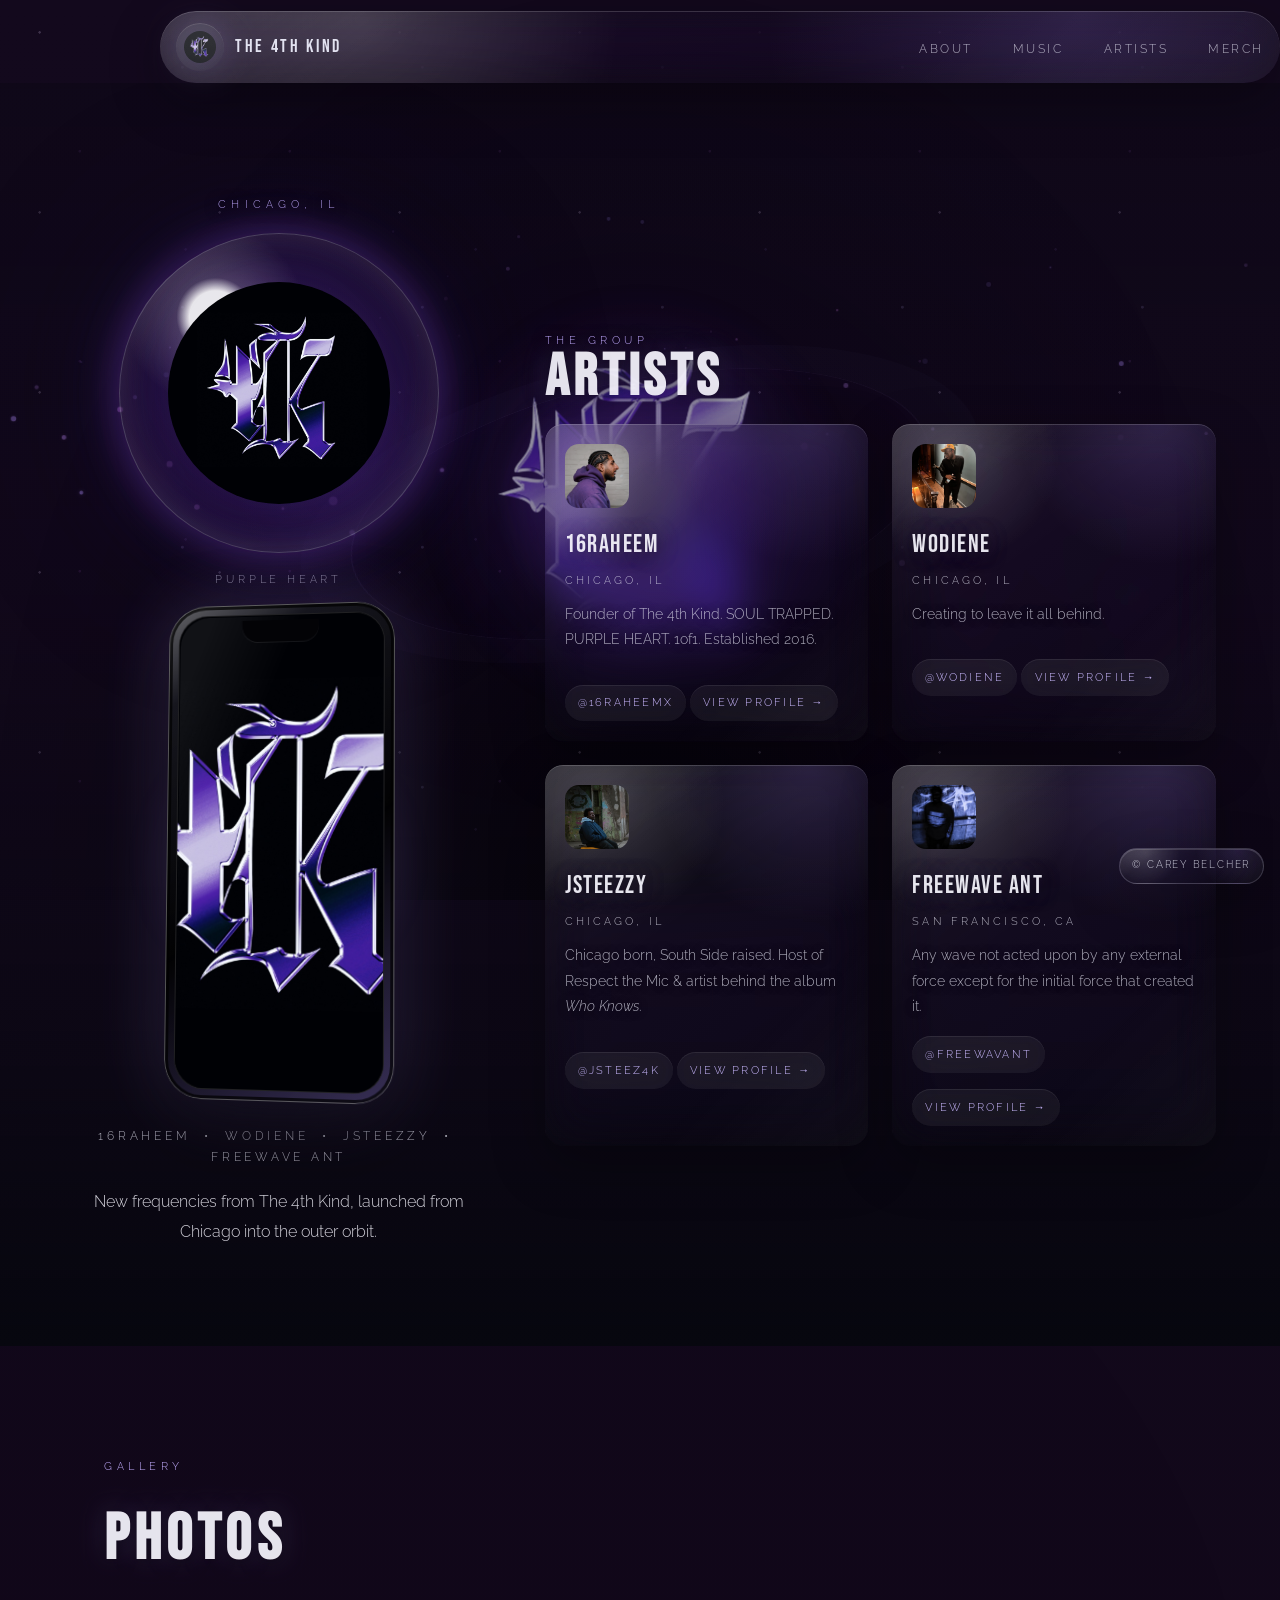
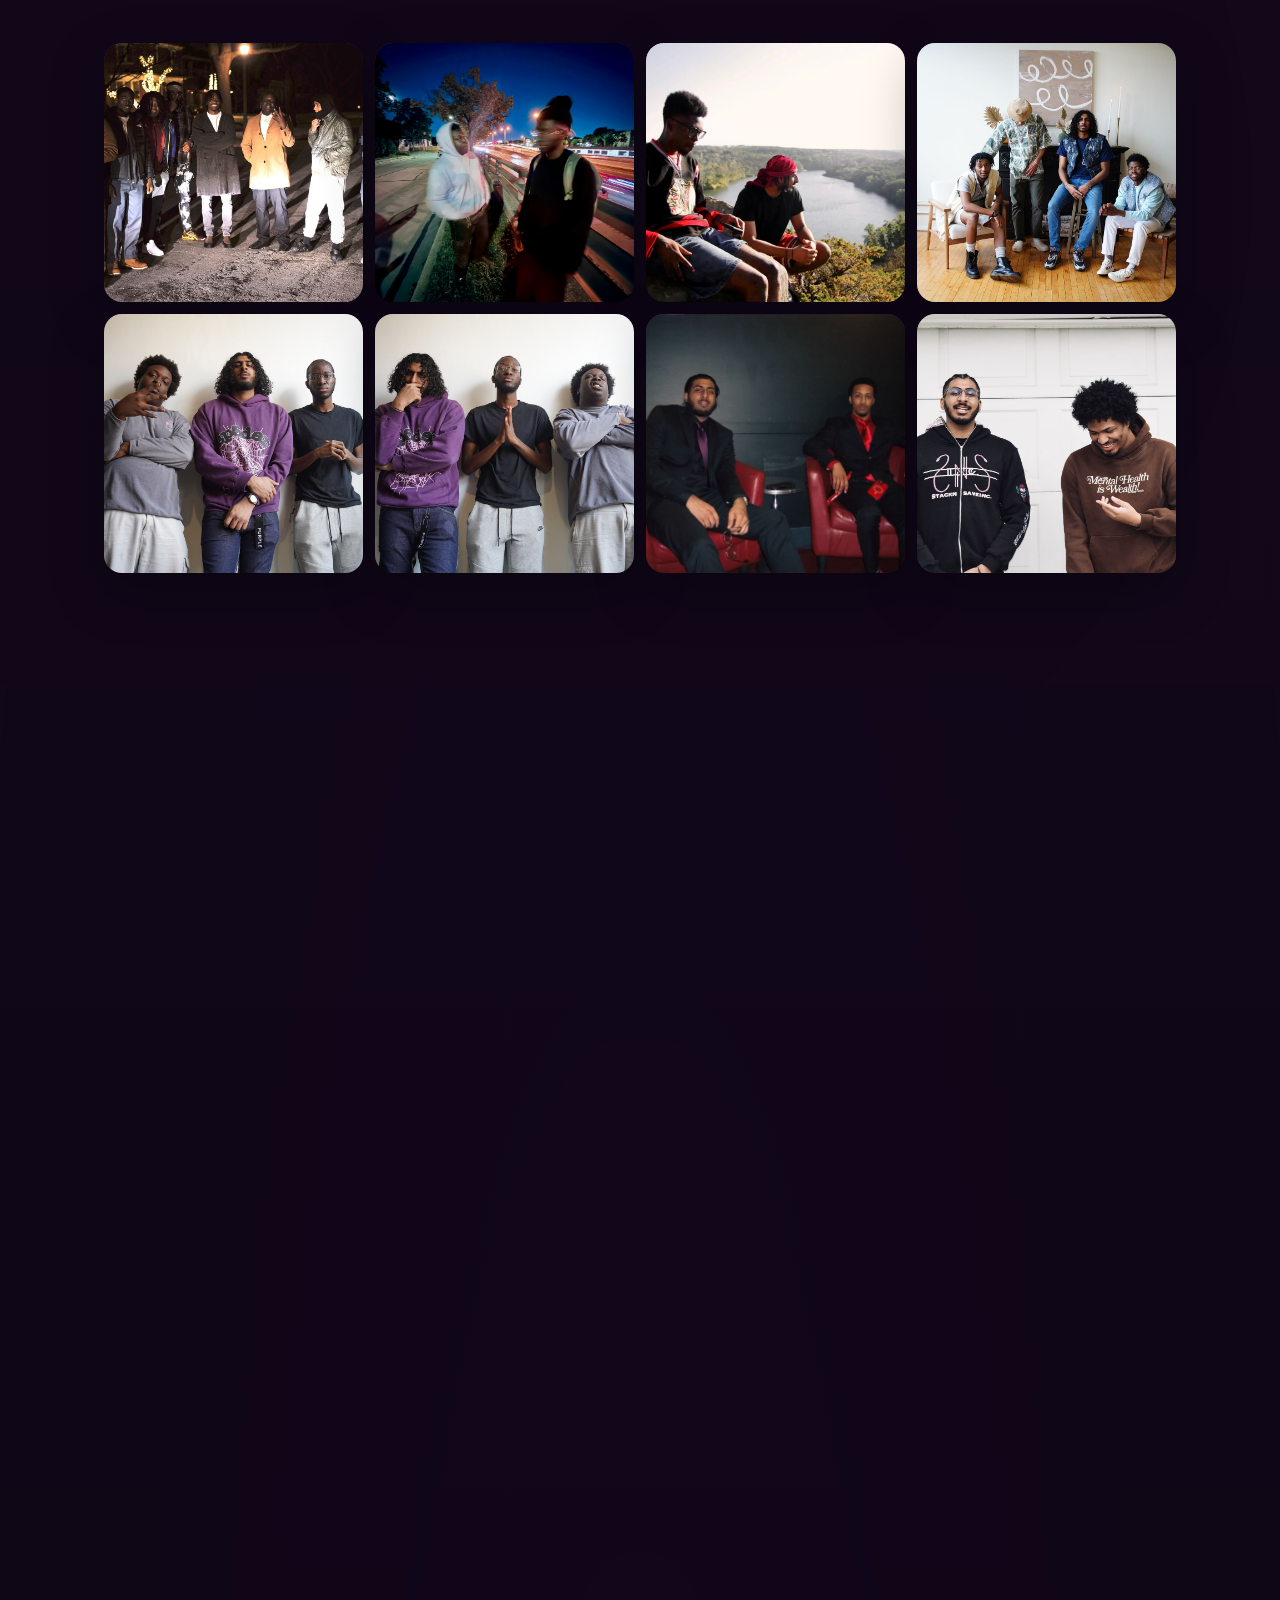
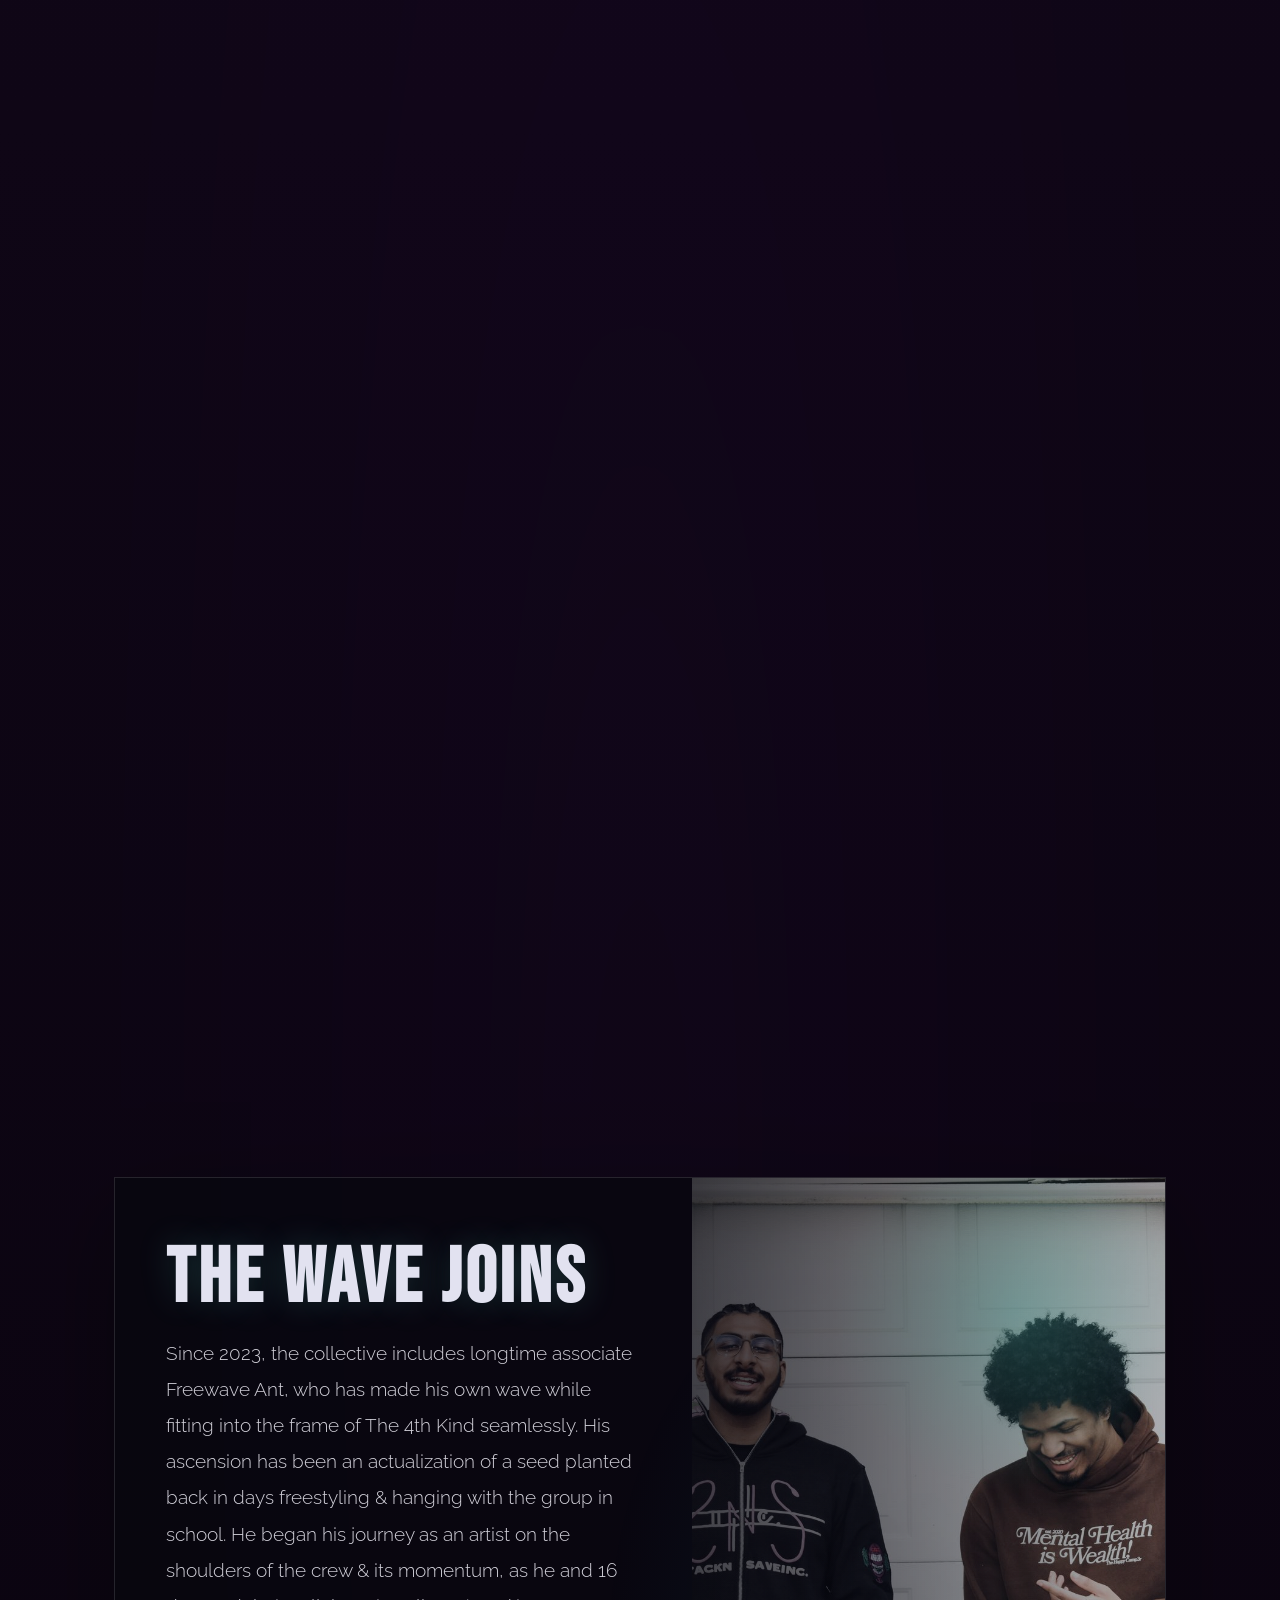
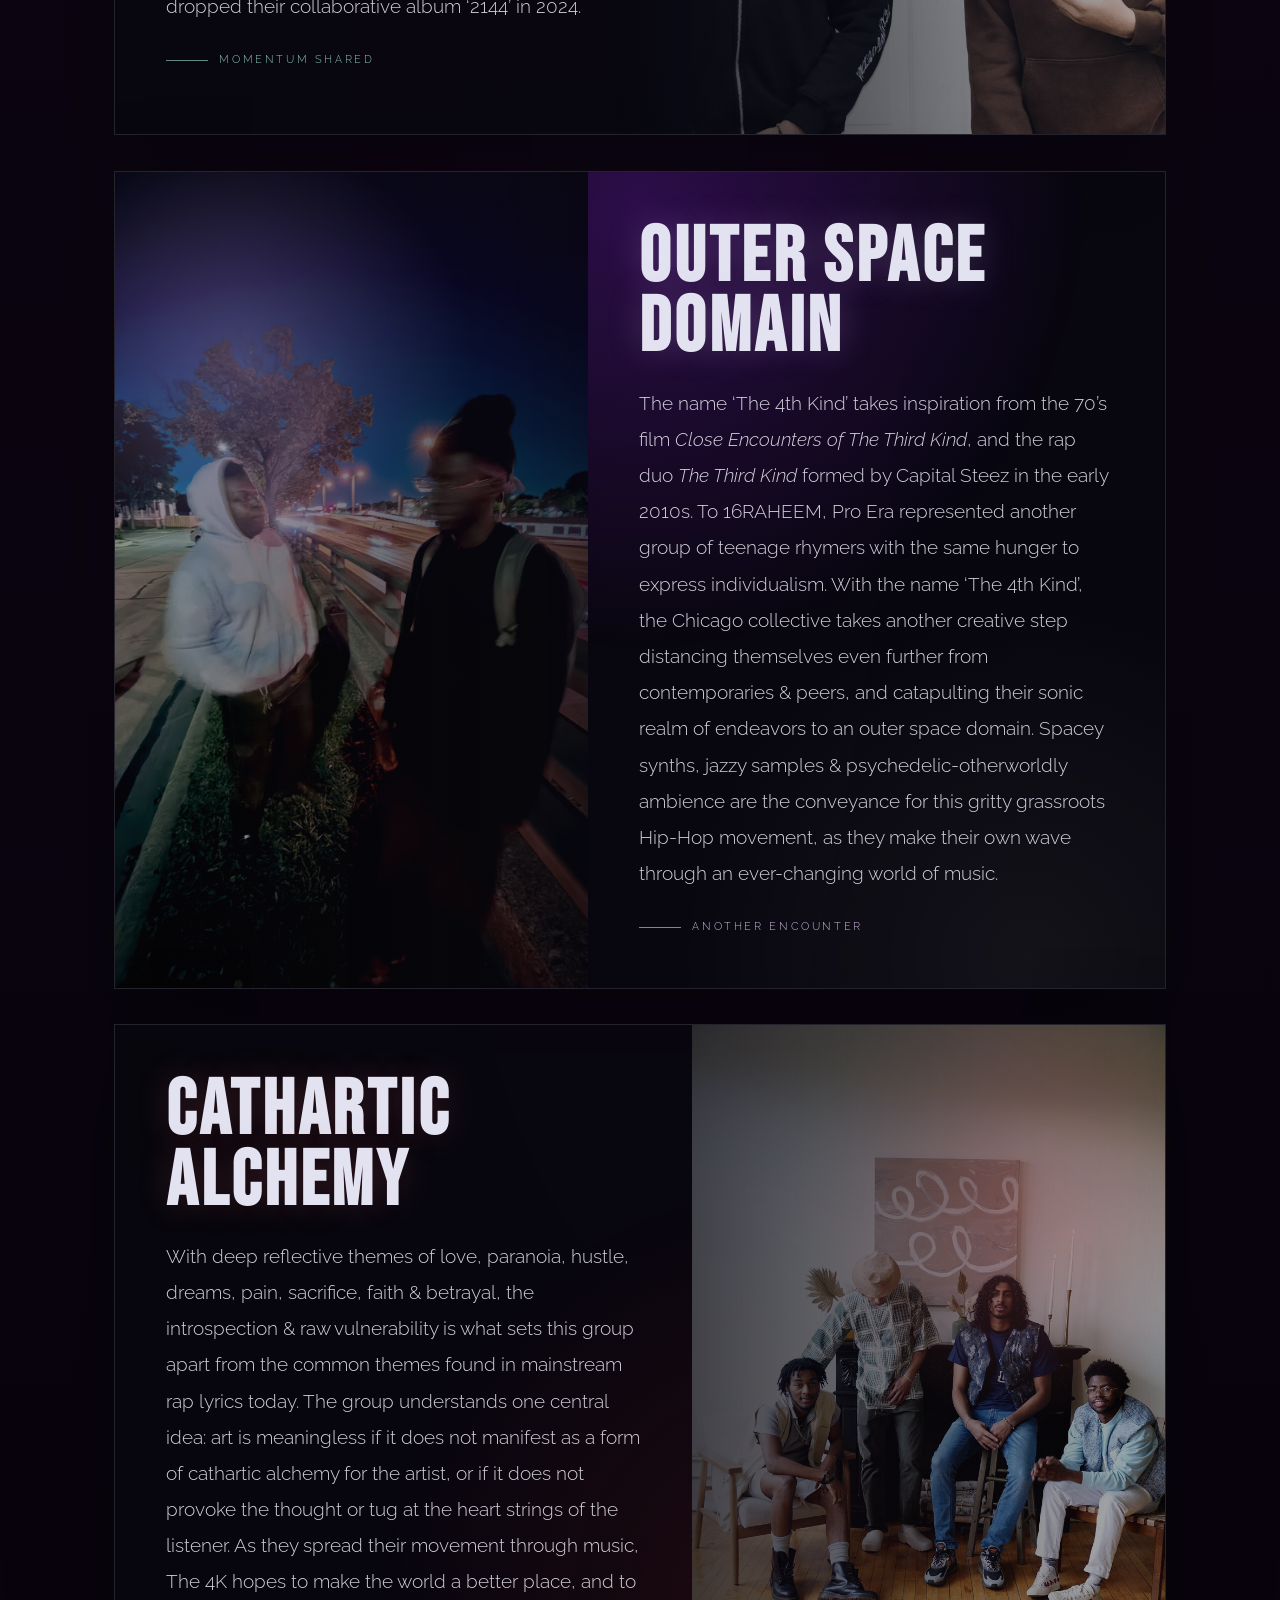
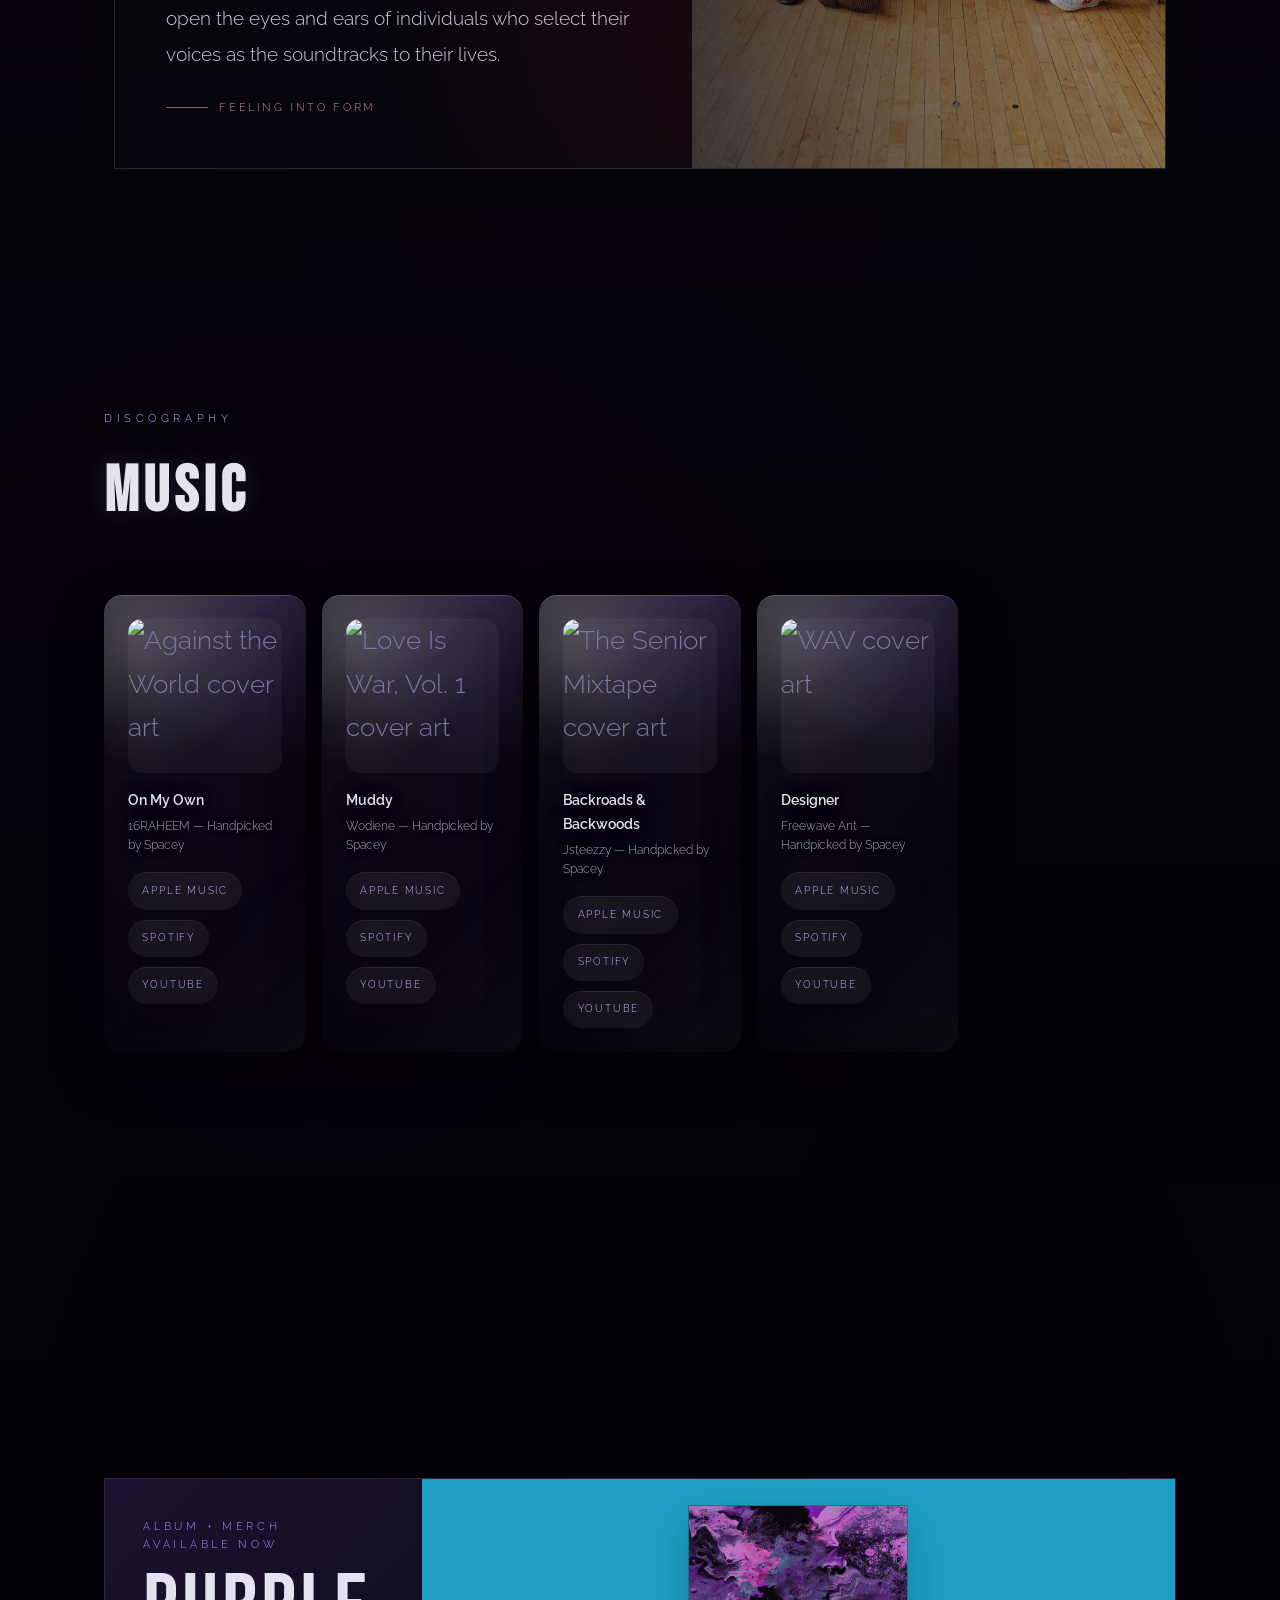
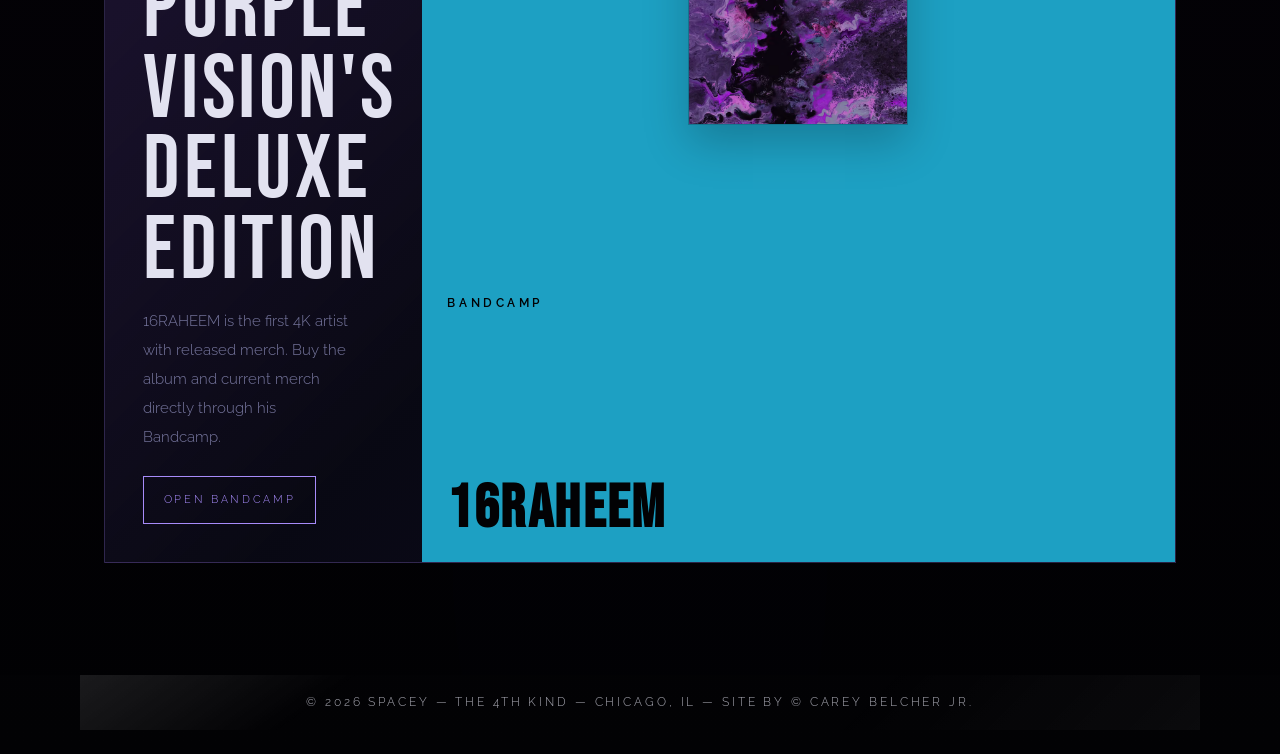
==== index.html @ 2935646d "Remove manifesto transmission labels" ====
<!DOCTYPE html>
<html lang="en">
<head>
  <meta charset="UTF-8">
  <meta name="viewport" content="width=device-width, initial-scale=1.0">
  <title>The 4th Kind</title>
  <link rel="preconnect" href="https://fonts.googleapis.com">
  <link href="https://fonts.googleapis.com/css2?family=Bebas+Neue&family=Raleway:wght@300;400;600&display=swap" rel="stylesheet">
  <style>
    *, *::before, *::after { box-sizing: border-box; margin: 0; padding: 0; }
    :root {
      --bg:     #07070f;
      --bg2:    #0d0d1a;
      --bg3:    #121224;
      --accent: #a78bfa;
      --text:   #e2e2f0;
      --muted:  #7878a0;
      --border: rgba(167, 139, 250, 0.12);
      --starfield-strength: 1;
      --planet-glow: rgba(110, 56, 204, 0.34);
      --ring-opacity: 0.9;
      --logo-tint-shadow: rgba(110, 56, 204, 0.4);
      --logo-deep-shadow: rgba(18, 8, 44, 0.16);
      --hero-logo-highlight: rgba(255,255,255,0.9);
      --hero-logo-glow: rgba(131, 77, 222, 0.34);
      --hero-logo-void: rgba(46, 18, 89, 0.32);
      --star-opacity: 0.26;
      --star-brightness: 0.82;
    }
    html { scroll-behavior: smooth; }
    body {
      background: linear-gradient(180deg, #13091d 0%, #100717 38%, #09040e 68%, #020204 100%);
      color: var(--text);
      font-family: 'Raleway', sans-serif;
      font-weight: 300;
      line-height: 1.7;
      overflow-x: hidden;
    }
    body::before {
      content: '';
      position: fixed;
      inset: 0;
      z-index: 0;
      pointer-events: none;
      background: radial-gradient(ellipse at 50% 100%, rgba(0,0,0,0.62) 0%, rgba(0,0,0,0.18) 38%, rgba(0,0,0,0) 72%);
      opacity: 1;
    }

    #atmosphere {
      position: fixed;
      inset: 0;
      pointer-events: none;
      z-index: 0;
      overflow: hidden;
      contain: paint;
      opacity: 0;
      transition: opacity 0.8s ease;
      background:
        radial-gradient(circle at 22% 18%, rgba(233,213,255,calc(0.9 * var(--star-opacity))) 0 1px, transparent 1.5px),
        radial-gradient(circle at 76% 28%, rgba(196,181,253,calc(0.72 * var(--star-opacity))) 0 1px, transparent 1.8px),
        radial-gradient(circle at 38% 72%, rgba(196,114,244,calc(0.48 * var(--star-opacity))) 0 1px, transparent 1.7px),
        radial-gradient(circle at 64% 86%, rgba(162,118,236,calc(0.44 * var(--star-opacity))) 0 1px, transparent 1.6px),
        radial-gradient(ellipse at 50% 48%, rgba(126,34,206,calc(0.32 * var(--starfield-strength))) 0%, rgba(91,33,182,calc(0.14 * var(--starfield-strength))) 28%, transparent 64%);
      background-size: 180px 180px, 240px 240px, 210px 210px, 290px 290px, 100% 100%;
    }
    body.atmosphere-ready #atmosphere {
      opacity: 1;
    }
    #atmosphere::before {
      content: '';
      position: absolute;
      left: 50%;
      top: 56%;
      width: clamp(220px, 34vw, 520px);
      aspect-ratio: 1;
      background:
        radial-gradient(circle, rgba(255,255,255,0.06) 0 8%, var(--planet-glow) 26%, rgba(65,40,125,0.12) 46%, transparent 72%),
        url('images/logo/the-4th-kind-logo.png') center / contain no-repeat;
      filter: drop-shadow(0 0 24px var(--logo-tint-shadow));
      opacity: 0.82;
      transform: translate3d(-50%, -50%, 0);
      animation: starBreathe 7s ease-in-out infinite;
      will-change: transform, opacity;
    }
    #atmosphere::after {
      content: '';
      position: absolute;
      left: 50%;
      top: 56%;
      width: clamp(300px, 46vw, 680px);
      aspect-ratio: 1;
      border: 1px solid rgba(167,139,250,0.1);
      border-radius: 50%;
      box-shadow:
        0 0 0 4vw rgba(167,139,250,0.018),
        inset 0 0 48px rgba(93,53,179,0.04);
      opacity: var(--ring-opacity);
      transform: translate3d(-50%, -50%, 0) rotate(-12deg) scaleY(0.42);
      animation: galaxyTilt 34s linear infinite;
      will-change: transform;
    }
    .fragment {
      position: absolute;
      left: 0;
      top: 0;
      width: var(--size, 5px);
      height: var(--size, 5px);
      border-radius: 50%;
      background: hsl(var(--hue, 260) 92% 76%);
      color: hsl(var(--hue, 260) 92% 76%);
      opacity: 0;
      transform: translate3d(-50%, -50%, 0);
      will-change: transform, opacity;
    }
    .fragment::after {
      content: '';
      position: absolute;
      inset: -5px;
      border-radius: inherit;
      background: radial-gradient(circle, currentColor 0%, transparent 58%);
      opacity: calc(0.06 + 0.18 * var(--star-opacity));
    }
    .fragment.blue { --hue: 252; }
    .fragment.pink { --hue: 286; }
    .fragment.glow { --hue: 270; }

    nav { position: fixed; top: 0; width: 100%; z-index: 100; padding: 1.2rem 4rem; display: flex; justify-content: space-between; align-items: center; background: transparent; border-bottom: 1px solid transparent; transition: background 0.5s, border-color 0.5s, backdrop-filter 0.5s; }
    nav.scrolled { background: rgba(7,7,15,0.88); backdrop-filter: blur(14px); border-color: var(--border); }
    .nav-logo { display: inline-flex; align-items: center; gap: 0.7rem; font-family: 'Bebas Neue', sans-serif; font-size: 1.1rem; letter-spacing: 0.15em; color: var(--text); text-decoration: none; text-transform: uppercase; }
    .nav-logo img {
      width: 48px;
      height: 48px;
      padding: 8px;
      border-radius: 50%;
      object-fit: contain;
      mix-blend-mode: screen;
      background:
        radial-gradient(circle at 30% 28%, rgba(255,255,255,0.72) 0 10%, rgba(255,255,255,0.18) 14%, transparent 32%),
        radial-gradient(circle at 68% 72%, rgba(167,139,250,0.24) 0%, transparent 46%),
        radial-gradient(circle at 50% 50%, rgba(255,255,255,0.12) 0%, rgba(120,119,198,0.12) 58%, rgba(255,255,255,0.04) 100%);
      border: 1px solid rgba(226,226,240,0.28);
      box-shadow:
        inset 0 0 18px rgba(255,255,255,0.18),
        inset 0 -10px 20px rgba(88,28,135,0.28),
        0 0 22px rgba(167,139,250,0.28);
      filter: drop-shadow(0 0 16px rgba(167,139,250,0.35));
    }
    .nav-links { display: flex; gap: 2.5rem; list-style: none; }
    .nav-links a { color: rgba(226,226,240,0.65); text-decoration: none; font-size: 0.72rem; letter-spacing: 0.22em; text-transform: uppercase; transition: color 0.3s; }
    .nav-links a:hover { color: var(--text); }
    .site-credit-badge {
      position: fixed;
      right: 1rem;
      bottom: 1rem;
      z-index: 110;
      padding: 0.55rem 0.8rem;
      border: 1px solid rgba(226,226,240,0.2);
      background: rgba(7,7,15,0.74);
      color: rgba(226,226,240,0.88);
      font-size: 0.62rem;
      letter-spacing: 0.18em;
      text-transform: uppercase;
      backdrop-filter: blur(10px);
      box-shadow: 0 0 24px rgba(0,0,0,0.25);
    }

    #hero { position: relative; z-index: 1; width: 100%; min-height: 100vh; overflow: hidden; padding: 7rem 0 4rem; display: flex; align-items: center; }
    #hero::after { content: ''; position: absolute; inset: 0; background: linear-gradient(to bottom, rgba(7,7,15,0.28) 0%, rgba(7,7,15,0.12) 40%, rgba(7,7,15,0.5) 75%, rgba(7,7,15,1) 100%); pointer-events: none; z-index: 1; }
    .hero-content { position: relative; z-index: 2; width: min(1240px, calc(100% - 8rem)); margin: 0 auto; display: grid; grid-template-columns: minmax(280px, 0.78fr) minmax(540px, 1.22fr); gap: clamp(2rem, 4vw, 3.5rem); align-items: center; }
    .hero-brand { display: flex; flex-direction: column; align-items: center; justify-content: center; text-align: center; }
    .hero-eyebrow { font-size: 0.7rem; letter-spacing: 0.45em; text-transform: uppercase; color: var(--accent); margin-bottom: 1.2rem; }
    .hero-title { font-family: 'Bebas Neue', sans-serif; font-size: clamp(5rem, 15vw, 12rem); letter-spacing: 0.04em; line-height: 1; color: var(--text); margin-bottom: 0.75rem; text-shadow: 0 0 62px rgba(167,139,250,0.26); position: relative; animation: heroFloat 12s ease-in-out infinite; will-change: transform; }
    .hero-title::before, .hero-title::after { content: attr(data-text); position: absolute; inset: 0; width: 100%; pointer-events: none; mix-blend-mode: screen; }
    .hero-title::before { color: #8b5cf6; transform: translate3d(0.025em,0,0); opacity: 0.16; animation: spectralDrift 9s ease-in-out infinite; }
    .hero-title::after { color: #d8b4fe; transform: translate3d(-0.025em,0,0); opacity: 0.12; animation: spectralDrift 10s ease-in-out infinite reverse; }
    .logo-title { width: min(100%, 320px); margin-bottom: 1.1rem; font-size: 0; text-shadow: none; }
    .logo-title::before, .logo-title::after { display: none; }
    .hero-logo {
      display: block;
      width: 100%;
      aspect-ratio: 1;
      padding: 15%;
      border-radius: 50%;
      object-fit: contain;
      mix-blend-mode: screen;
      background:
        radial-gradient(circle at 30% 26%, var(--hero-logo-highlight) 0 8%, rgba(255,255,255,0.18) 12%, transparent 28%),
        radial-gradient(circle at 72% 76%, rgba(78,54,145,0.16) 0%, transparent 34%),
        radial-gradient(circle at 50% 50%, rgba(255,255,255,0.12) 0%, var(--hero-logo-void) 52%, rgba(255,255,255,0.03) 100%);
      border: 1px solid rgba(226,226,240,0.24);
      box-shadow:
        inset 0 0 34px rgba(255,255,255,0.12),
        inset 0 -28px 48px rgba(34,14,65,0.34),
        0 0 38px var(--hero-logo-glow),
        0 0 90px rgba(42,24,83,0.16);
      filter: drop-shadow(0 0 38px rgba(74,45,139,0.42)) drop-shadow(0 0 90px rgba(32,18,68,0.2));
    }
    .sr-only { position: absolute; width: 1px; height: 1px; padding: 0; margin: -1px; overflow: hidden; clip: rect(0,0,0,0); white-space: nowrap; border: 0; }
    .hero-sub { font-size: 0.78rem; letter-spacing: 0.3em; text-transform: uppercase; color: rgba(226,226,240,0.6); margin: 1.6rem 0 1.25rem; }
    .hero-copy { max-width: 28rem; font-size: 0.98rem; color: rgba(226,226,240,0.72); line-height: 1.9; margin-bottom: 2.2rem; }
    .hero-videos { width: min(100%, 660px); justify-self: end; display: grid; grid-template-columns: repeat(2, minmax(0, 1fr)); gap: 0.85rem; align-items: start; }
    .hero-videos .video-showcase:first-child { grid-column: 1 / -1; }
    .hero-artists {
      width: 100%;
      justify-self: end;
    }
    .hero-artists-header {
      display: flex;
      align-items: end;
      justify-content: space-between;
      gap: 1rem;
      margin-bottom: 1.1rem;
    }
    .hero-artists-header .section-label,
    .hero-artists-header .section-title {
      margin-bottom: 0;
    }
    .hero-artists-header .section-title {
      font-size: clamp(2.2rem, 4.6vw, 4.2rem);
      line-height: 0.95;
    }
    .hero-members-grid {
      grid-template-columns: repeat(2, minmax(0, 1fr));
      gap: 1rem;
    }
    .hero-members-grid .member-card {
      min-height: 100%;
      padding: 1.25rem;
    }
    .hero-members-grid .member-avatar {
      width: 64px;
      height: 64px;
      margin-bottom: 1rem;
    }
    .hero-members-grid .member-name {
      font-size: 1.55rem;
    }
    .hero-members-grid .member-origin {
      margin-bottom: 0.75rem;
    }
    .hero-members-grid .member-bio {
      margin-bottom: 1rem;
    }
    .hero-video-label {
      margin-bottom: 0.75rem;
      color: rgba(226,226,240,0.62);
      font-size: 0.66rem;
      letter-spacing: 0.36em;
      text-transform: uppercase;
    }
    .hero-iphone-video {
      position: relative;
      width: min(64vw, 230px);
      margin-bottom: 0;
      perspective: 1100px;
    }
    .hero-iphone-video::before {
      content: '';
      position: absolute;
      left: 50%;
      top: 52%;
      width: 132%;
      aspect-ratio: 1;
      transform: translate(-50%, -50%);
      background: radial-gradient(circle, rgba(167,139,250,0.24), transparent 66%);
      filter: blur(18px);
      opacity: 0.86;
      pointer-events: none;
    }
    .iphone-device {
      position: relative;
      aspect-ratio: 9 / 19.5;
      padding: 10px;
      border-radius: 38px;
      background:
        linear-gradient(145deg, rgba(255,255,255,0.38), rgba(255,255,255,0.06) 16%, rgba(0,0,0,0.82) 55%, rgba(167,139,250,0.3)),
        #080810;
      box-shadow:
        inset 0 0 0 1px rgba(255,255,255,0.32),
        inset 0 0 0 4px rgba(0,0,0,0.72),
        0 30px 76px rgba(0,0,0,0.5),
        0 0 72px rgba(167,139,250,0.25);
      transform: rotateY(-8deg) rotateX(3deg);
      isolation: isolate;
    }
    .iphone-device::before {
      content: '';
      position: absolute;
      left: 50%;
      top: 16px;
      z-index: 4;
      width: 34%;
      height: 22px;
      transform: translateX(-50%);
      border-radius: 0 0 16px 16px;
      background: #030306;
      box-shadow: 0 1px 0 rgba(255,255,255,0.08);
    }
    .iphone-device::after {
      content: '';
      position: absolute;
      inset: 12px;
      z-index: 3;
      border-radius: 30px;
      background: linear-gradient(112deg, rgba(255,255,255,0.24) 0 8%, transparent 31% 100%);
      mix-blend-mode: screen;
      opacity: 0.28;
      pointer-events: none;
    }
    .iphone-display {
      position: relative;
      height: 100%;
      overflow: hidden;
      border: 1px solid rgba(255,255,255,0.12);
      border-radius: 30px;
      background: #020204;
      box-shadow: inset 0 0 32px rgba(0,0,0,0.45);
    }
    .iphone-display video {
      display: block;
      width: 100%;
      height: 100%;
      object-fit: cover;
      background: #020204;
    }

    .depth-section { position: relative; z-index: 1; min-height: 100vh; display: flex; align-items: center; overflow: hidden; }
    .depth-bg { position: absolute; inset: -58% -12% -52%; pointer-events: none; filter: blur(32px); opacity: 0.1; }
    .section-inner { position: relative; z-index: 2; width: 100%; max-width: 1200px; margin: 0 auto; padding: 7rem 4rem; }

    .reveal { opacity: 0; transform: translateY(26px); transition: opacity 0.75s ease, transform 0.75s ease; }
    .reveal.visible { opacity: 1; transform: none; }
    .reveal + .reveal { transition-delay: 0.12s; }
    .reveal-grid > * { opacity: 0; transform: translateY(22px) scale(0.97); transition: opacity 0.6s ease, transform 0.6s ease; }

    .section-label { font-size: 0.68rem; letter-spacing: 0.42em; text-transform: uppercase; color: var(--accent); margin-bottom: 0.6rem; }
    .section-title { font-family: 'Bebas Neue', sans-serif; font-size: clamp(2.5rem, 5vw, 4rem); letter-spacing: 0.08em; margin-bottom: 3rem; }

    /* About */
    .about-inner { max-width: 1180px; }
    .manifesto-intro {
      max-width: 720px;
      margin-bottom: clamp(2rem, 5vw, 4rem);
    }
    .manifesto-intro .section-title {
      margin-bottom: 0;
    }
    .manifesto-experience {
      display: grid;
      gap: clamp(1.25rem, 3vw, 2.2rem);
    }
    .manifesto-scene {
      --scene-accent: rgba(167,139,250,0.72);
      --scene-glow: rgba(118,72,214,0.22);
      position: relative;
      display: grid;
      grid-template-columns: minmax(230px, 0.82fr) minmax(0, 1fr);
      align-items: stretch;
      min-height: clamp(420px, 62vh, 680px);
      overflow: hidden;
      background: rgba(7,7,15,0.72);
      border: 1px solid rgba(255,255,255,0.12);
      box-shadow: 0 34px 90px rgba(0,0,0,0.34);
      isolation: isolate;
    }
    .manifesto-scene:nth-child(even) {
      grid-template-columns: minmax(0, 1fr) minmax(230px, 0.82fr);
    }
    .manifesto-scene:nth-child(even) .manifesto-visual {
      grid-column: 2;
    }
    .manifesto-scene:nth-child(even) .manifesto-copy {
      grid-column: 1;
      grid-row: 1;
    }
    .manifesto-scene::before {
      content: '';
      position: absolute;
      inset: -22% -16%;
      z-index: -1;
      background:
        radial-gradient(circle at var(--scene-x, 18%) var(--scene-y, 24%), var(--scene-glow), transparent 38%),
        radial-gradient(circle at 78% 82%, rgba(255,255,255,0.06), transparent 26%);
      opacity: 0.9;
      pointer-events: none;
    }
    .manifesto-visual {
      position: relative;
      min-height: 100%;
      overflow: hidden;
      background:
        linear-gradient(145deg, rgba(255,255,255,0.08), transparent 42%),
        rgba(255,255,255,0.04);
    }
    .manifesto-visual img {
      width: 100%;
      height: 100%;
      min-height: 100%;
      display: block;
      object-fit: cover;
      opacity: 0.72;
      filter: saturate(0.88) contrast(1.08);
      transform: scale(1.02);
      transition: transform 0.8s ease, opacity 0.8s ease;
    }
    .manifesto-scene:hover .manifesto-visual img {
      opacity: 0.86;
      transform: scale(1.06);
    }
    .manifesto-visual::after {
      content: '';
      position: absolute;
      inset: 0;
      background:
        linear-gradient(90deg, rgba(7,7,15,0.08), rgba(7,7,15,0.68)),
        radial-gradient(circle at 28% 24%, color-mix(in srgb, var(--scene-accent) 54%, transparent), transparent 32%);
      pointer-events: none;
    }
    .manifesto-scene:nth-child(even) .manifesto-visual::after {
      background:
        linear-gradient(270deg, rgba(7,7,15,0.08), rgba(7,7,15,0.68)),
        radial-gradient(circle at 68% 24%, color-mix(in srgb, var(--scene-accent) 48%, transparent), transparent 34%);
    }
    .manifesto-copy {
      position: relative;
      display: flex;
      flex-direction: column;
      justify-content: center;
      padding: clamp(1.4rem, 4vw, 3.8rem);
    }
    .manifesto-heading {
      font-family: 'Bebas Neue', sans-serif;
      font-size: clamp(2.4rem, 6vw, 5.4rem);
      line-height: 0.92;
      letter-spacing: 0.05em;
      margin-bottom: 1.35rem;
      color: var(--text);
      text-shadow: 0 0 34px color-mix(in srgb, var(--scene-accent) 28%, transparent);
    }
    .manifesto-copy p {
      max-width: 42rem;
      font-size: clamp(0.98rem, 1.5vw, 1.16rem);
      line-height: 1.95;
      color: rgba(248,247,255,0.84);
    }
    .manifesto-cue {
      display: flex;
      align-items: center;
      gap: 0.7rem;
      margin-top: 1.6rem;
      color: color-mix(in srgb, var(--scene-accent) 64%, #fff 36%);
      font-size: 0.68rem;
      letter-spacing: 0.24em;
      text-transform: uppercase;
    }
    .manifesto-cue::before {
      content: '';
      width: 42px;
      height: 1px;
      background: currentColor;
      opacity: 0.7;
    }
    .scene-origin { --scene-accent: rgba(139,92,246,0.76); --scene-glow: rgba(65,36,142,0.34); --scene-x: 24%; --scene-y: 18%; }
    .scene-foundation { --scene-accent: rgba(125,92,255,0.72); --scene-glow: rgba(50,46,138,0.34); --scene-x: 72%; --scene-y: 16%; }
    .scene-basement { --scene-accent: rgba(192,132,252,0.74); --scene-glow: rgba(89,37,131,0.34); --scene-x: 18%; --scene-y: 76%; }
    .scene-freewave { --scene-accent: rgba(94,234,212,0.68); --scene-glow: rgba(20,100,118,0.26); --scene-x: 82%; --scene-y: 72%; }
    .scene-orbit { --scene-accent: rgba(216,180,254,0.76); --scene-glow: rgba(126,34,206,0.34); --scene-x: 50%; --scene-y: 18%; }
    .scene-alchemy { --scene-accent: rgba(248,113,113,0.66); --scene-glow: rgba(127,29,29,0.24); --scene-x: 62%; --scene-y: 70%; }

    /* Music */
    .music-grid { display: grid; grid-template-columns: repeat(auto-fill, minmax(190px, 1fr)); gap: 1rem; }
    .track-card { background: var(--bg2); border: 1px solid var(--border); padding: 1.5rem; transition: border-color 0.3s, transform 0.3s, box-shadow 0.3s; }
    .track-card:hover { border-color: rgba(167,139,250,0.3); }
    .track-card:hover { transform: translateY(-4px); box-shadow: 0 24px 70px rgba(0,0,0,0.28); }
    .track-thumb { width: 100%; aspect-ratio: 1; background: var(--bg3); margin-bottom: 1rem; display: flex; align-items: center; justify-content: center; color: var(--muted); font-size: 1.6rem; transition: color 0.3s; overflow: hidden; }
    .track-thumb img { width: 100%; height: 100%; object-fit: cover; display: block; transition: transform 0.4s ease; }
    .track-card:hover .track-thumb { color: var(--accent); }
    .track-card:hover .track-thumb img { transform: scale(1.04); }
    .track-title { font-size: 0.88rem; font-weight: 600; margin-bottom: 0.25rem; }
    .track-meta { font-size: 0.73rem; color: var(--muted); }
    .track-links { display: flex; flex-wrap: wrap; gap: 0.6rem; margin-top: 1rem; }
    .track-link {
      display: inline-flex;
      align-items: center;
      justify-content: center;
      padding: 0.65rem 0.9rem;
      border: 1px solid rgba(167,139,250,0.22);
      color: var(--accent);
      text-decoration: none;
      font-size: 0.62rem;
      letter-spacing: 0.18em;
      text-transform: uppercase;
      transition: background 0.3s, color 0.3s, border-color 0.3s;
    }
    .track-link:hover { background: var(--accent); color: var(--bg); border-color: var(--accent); }
    .video-feature { max-width: 1360px; }
    .video-showcase-grid {
      display: grid;
      grid-template-columns: repeat(3, minmax(0, 1fr));
      gap: clamp(1.5rem, 4vw, 3.5rem);
      align-items: stretch;
    }
    .video-showcase {
      --spotlight: rgba(167,139,250,0.22);
      position: relative;
      border: 1px solid var(--border);
      background: rgba(13,13,26,0.78);
      overflow: hidden;
      box-shadow: 0 28px 90px rgba(0,0,0,0.34);
      transition: border-color 0.3s, transform 0.3s, box-shadow 0.3s;
      isolation: isolate;
    }
    .video-showcase::before {
      content: '';
      position: absolute;
      inset: -38% -18% auto;
      height: 72%;
      background: radial-gradient(ellipse at 50% 45%, var(--spotlight) 0%, transparent 68%);
      opacity: 0.82;
      pointer-events: none;
      z-index: -1;
    }
    .video-showcase:hover {
      border-color: rgba(167,139,250,0.3);
      transform: translateY(-4px);
      box-shadow: 0 34px 110px rgba(0,0,0,0.42);
    }
    .video-showcase.raheem { --spotlight: rgba(167,139,250,0.22); }
    .video-showcase.wodiene { --spotlight: rgba(147,111,255,0.2); }
    .video-showcase.jsteezzy { --spotlight: rgba(187,128,255,0.18); }
    .video-frame {
      position: relative;
      overflow: hidden;
      background: var(--bg2);
      aspect-ratio: 16 / 9;
    }
    .video-frame iframe { width: 100%; height: 100%; border: 0; display: block; }
    .video-meta {
      display: flex;
      flex-direction: column;
      justify-content: space-between;
      gap: 0.35rem;
      padding: 0.8rem;
      color: var(--muted);
      font-size: 0.66rem;
      letter-spacing: 0.22em;
      text-transform: uppercase;
    }
    .video-title { color: var(--text); font-size: 0.8rem; font-weight: 600; letter-spacing: 0.16em; }

    /* Members */
    .members-grid { display: grid; grid-template-columns: repeat(auto-fit, minmax(240px, 1fr)); gap: 1.5rem; }
    .member-card { border: 1px solid var(--border); background: var(--bg2); padding: 2.5rem 2rem; position: relative; overflow: hidden; transition: border-color 0.3s; }
    .member-card::before { content: ''; position: absolute; top: 0; left: 0; right: 0; height: 2px; background: linear-gradient(90deg, transparent, var(--accent), transparent); opacity: 0; transition: opacity 0.3s; }
    .member-card:hover { border-color: rgba(167,139,250,0.3); }
    .member-card:hover::before { opacity: 1; }
    .member-avatar { width: 76px; height: 76px; border-radius: 50%; background: var(--bg3); border: 1px solid var(--border); margin-bottom: 1.5rem; display: flex; align-items: center; justify-content: center; font-family: 'Bebas Neue', sans-serif; font-size: 1.4rem; color: var(--muted); overflow: hidden; }
    .member-avatar img { width: 100%; height: 100%; object-fit: cover; }
    .member-name-link { text-decoration: none; color: inherit; display: block; }
    .member-name-link:hover .member-name { color: var(--accent); }
    .member-name { font-family: 'Bebas Neue', sans-serif; font-size: 1.9rem; letter-spacing: 0.06em; margin-bottom: 0.3rem; transition: color 0.3s; }
    .member-origin { font-size: 0.7rem; letter-spacing: 0.28em; text-transform: uppercase; color: var(--muted); margin-bottom: 1.1rem; }
    .member-bio { font-size: 0.86rem; color: var(--muted); line-height: 1.85; margin-bottom: 1.5rem; }
    .member-link { font-size: 0.7rem; letter-spacing: 0.2em; text-transform: uppercase; color: var(--accent); text-decoration: none; border-bottom: 1px solid transparent; transition: border-color 0.3s; }
    .member-link:hover { border-color: var(--accent); }
    .member-profile-link { display: inline-block; margin-top: 1rem; font-size: 0.7rem; letter-spacing: 0.2em; text-transform: uppercase; color: var(--muted); text-decoration: none; transition: color 0.3s; }
    .member-profile-link:hover { color: var(--text); }

    /* Merch */
    .bandcamp-drop { display: grid; grid-template-columns: minmax(0, 1.1fr) auto; gap: 2rem; align-items: stretch; border: 1px solid rgba(167,139,250,0.2); background: linear-gradient(135deg, rgba(98,45,148,0.18), rgba(8,8,18,0.9) 48%, rgba(18,12,36,0.84)), var(--bg2); color: inherit; text-decoration: none; overflow: hidden; transition: border-color 0.3s, transform 0.3s; }
    .bandcamp-drop:hover { border-color: rgba(167,139,250,0.45); transform: translateY(-3px); }
    .bandcamp-copy { padding: clamp(1.4rem, 4vw, 2.4rem); }
    .bandcamp-kicker { display: block; color: var(--accent); font-size: 0.68rem; letter-spacing: 0.34em; text-transform: uppercase; margin-bottom: 0.9rem; }
    .bandcamp-title { font-family: 'Bebas Neue', sans-serif; font-size: clamp(2.8rem, 7vw, 5.8rem); line-height: 0.9; letter-spacing: 0.04em; margin-bottom: 1rem; }
    .bandcamp-text { color: var(--muted); max-width: 44rem; font-size: 0.95rem; line-height: 1.9; }
    .bandcamp-action { display: inline-flex; align-items: center; margin-top: 1.5rem; border: 1px solid var(--accent); color: var(--accent); padding: 0.85rem 1.2rem; font-size: 0.7rem; letter-spacing: 0.24em; text-transform: uppercase; }
    .bandcamp-badge { min-width: min(34vw, 280px); padding: 1.6rem; background: #1da0c3; color: #020204; display: flex; flex-direction: column; justify-content: space-between; gap: 2rem; font-weight: 600; }
    .bandcamp-cover { width: min(100%, 220px); aspect-ratio: 1; object-fit: cover; align-self: center; border: 1px solid rgba(2,2,4,0.28); box-shadow: 0 18px 42px rgba(0,0,0,0.22); }
    .bandcamp-brand { font-size: 0.74rem; letter-spacing: 0.3em; text-transform: uppercase; }
    .bandcamp-album { font-family: 'Bebas Neue', sans-serif; font-size: clamp(2rem, 5vw, 3.8rem); line-height: 0.9; letter-spacing: 0.04em; }

    /* Photos */
    .photos-grid { display: grid; grid-template-columns: repeat(auto-fill, minmax(250px, 1fr)); gap: 0.75rem; }
    .photo-item { aspect-ratio: 1; background: var(--bg3); border: 1px solid var(--border); display: flex; align-items: center; justify-content: center; color: var(--muted); font-size: 0.72rem; letter-spacing: 0.25em; text-transform: uppercase; overflow: hidden; transition: border-color 0.3s; }
    .photo-item img { width: 100%; height: 100%; object-fit: cover; display: block; transition: transform 0.4s ease; }
    .photo-item:hover { border-color: rgba(167,139,250,0.3); }
    .photo-item:hover img { transform: scale(1.04); }

    footer { position: relative; z-index: 1; text-align: center; padding: 3rem 4rem; border-top: 1px solid var(--border); color: var(--muted); font-size: 0.72rem; letter-spacing: 0.25em; text-transform: uppercase; }

    @keyframes heroFloat {
      0%, 100% { transform: translate3d(0,0,0) rotate(0deg); }
      50%      { transform: translate3d(0,-14px,0) rotate(-0.35deg); }
    }
    @keyframes spectralDrift {
      0%, 100% { opacity: 0.1; transform: translate3d(0.018em, 0, 0); }
      50%      { opacity: 0.22; transform: translate3d(-0.018em, -0.01em, 0); }
    }
    @keyframes starBreathe {
      0%, 100% { opacity: 0.72; transform: translate3d(-50%, -50%, 0) scale(0.96); }
      50%      { opacity: 0.94; transform: translate3d(-50%, -50%, 0) scale(1.04); }
    }
    @keyframes galaxyTilt {
      0%   { transform: translate3d(-50%, -50%, 0) rotate(-16deg) scaleY(0.42); }
      100% { transform: translate3d(-50%, -50%, 0) rotate(344deg) scaleY(0.42); }
    }

    @media (prefers-reduced-motion: reduce) {
      html { scroll-behavior: auto; }
      .hero-title, .hero-title::before, .hero-title::after, #atmosphere::before, #atmosphere::after { animation: none; }
      .fragment { display: none; }
    }

    @media (max-width: 980px) {
      #hero { min-height: auto; padding: 6.5rem 0 3rem; }
      .hero-content { width: min(100% - 3rem, 720px); grid-template-columns: 1fr; }
      .hero-brand { align-items: center; text-align: center; }
      .hero-copy { max-width: none; }
      .hero-artists-header { align-items: flex-start; flex-direction: column; }
      .manifesto-scene,
      .manifesto-scene:nth-child(even) {
        grid-template-columns: 1fr;
        min-height: auto;
      }
      .manifesto-scene:nth-child(even) .manifesto-visual,
      .manifesto-scene:nth-child(even) .manifesto-copy {
        grid-column: auto;
        grid-row: auto;
      }
      .manifesto-visual {
        min-height: clamp(220px, 54vw, 360px);
      }
      .manifesto-copy {
        padding: clamp(1.4rem, 6vw, 2.4rem);
      }
    }

    @media (max-width: 768px) {
      nav { padding: 1rem 1.5rem; }
      .nav-links { gap: 0.85rem; flex-wrap: wrap; justify-content: flex-end; }
      .nav-links a { font-size: 0.64rem; letter-spacing: 0.14em; }
      .nav-logo span { display: none; }
      .nav-logo img { width: 38px; height: 38px; }
      .logo-title { width: min(72vw, 300px); }
      .hero-iphone-video { width: min(62vw, 220px); }
      .hero-videos,
      .hero-members-grid { grid-template-columns: 1fr; }
      .hero-videos .video-showcase:first-child { grid-column: auto; }
      .section-inner { padding: 4rem 1.5rem; }
      .bandcamp-drop { grid-template-columns: 1fr; gap: 0; }
      .bandcamp-badge { min-width: 0; min-height: 150px; }
      .video-showcase-grid { grid-template-columns: 1fr; gap: 1.5rem; }
      footer { padding: 2rem 1.5rem; }
    }
  </style>
  <link rel="stylesheet" href="site-bubbles.css">
</head>
<body>
  <div id="atmosphere" aria-hidden="true"></div>

  <nav id="navbar">
    <a href="#hero" class="nav-logo"><img src="images/logo/the-4th-kind-logo-v2.jpg" alt="" aria-hidden="true"><span>The 4th Kind</span></a>
    <ul class="nav-links">
      <li><a href="#about">About</a></li>
      <li><a href="#music">Music</a></li>
      <li><a href="#members">Artists</a></li>
      <li><a href="#merch">Merch</a></li>
    </ul>
  </nav>
  <div class="site-credit-badge">&copy; Carey Belcher</div>

  <section id="hero">
    <div class="hero-content">
      <div class="hero-brand">
        <p class="hero-eyebrow">Chicago, IL</p>
        <h1 class="hero-title logo-title" data-text="The 4th Kind">
          <img class="hero-logo" src="images/logo/the-4th-kind-logo-v2.jpg" alt="The 4th Kind logo">
          <span class="sr-only">The 4th Kind</span>
        </h1>
        <p class="hero-video-label">PURPLE HEART</p>
        <div class="hero-iphone-video">
          <div class="iphone-device">
            <div class="iphone-display">
              <video autoplay loop muted playsinline preload="auto" poster="images/logo/the-4th-kind-logo-v2.jpg" aria-label="People opening the Purple Heart CD">
                <source src="videos/cd-opening-loop.m4v" type="video/mp4">
                Your browser does not support the video tag.
              </video>
            </div>
          </div>
        </div>
        <p class="hero-sub">16RAHEEM &nbsp;&bull;&nbsp; Wodiene &nbsp;&bull;&nbsp; Jsteezzy &nbsp;&bull;&nbsp; Freewave Ant</p>
        <p class="hero-copy">New frequencies from The 4th Kind, launched from Chicago into the outer orbit.</p>
      </div>
      <div id="members" class="hero-artists">
        <div class="hero-artists-header">
          <div>
            <p class="section-label">The Group</p>
            <h2 class="section-title">Artists</h2>
          </div>
        </div>
        <div class="members-grid hero-members-grid">
          <div class="member-card">
            <div class="member-avatar"><img src="images/16raheem/16raheem.jpg" alt="16RAHEEM"></div>
            <a href="16raheem.html" class="member-name-link"><div class="member-name">16RAHEEM</div></a>
            <div class="member-origin">Chicago, IL</div>
            <p class="member-bio">Founder of The 4th Kind. SOUL TRAPPED. PURPLE HEART. 1of1. Established 2016.</p>
            <a href="https://instagram.com/16raheemx" target="_blank" class="member-link" rel="noopener noreferrer">@16raheemx</a>
            <a href="16raheem.html" class="member-profile-link">View Profile &#8594;</a>
          </div>
          <div class="member-card">
            <div class="member-avatar"><img src="images/wodiene/wodiene.jpg" alt="Wodiene"></div>
            <a href="wodiene.html" class="member-name-link"><div class="member-name">Wodiene</div></a>
            <div class="member-origin">Chicago, IL</div>
            <p class="member-bio">Creating to leave it all behind.</p>
            <a href="https://instagram.com/wodiene" target="_blank" class="member-link" rel="noopener noreferrer">@wodiene</a>
            <a href="wodiene.html" class="member-profile-link">View Profile &#8594;</a>
          </div>
          <div class="member-card">
            <div class="member-avatar"><img src="images/jsteezzy/jsteezzy.jpg" alt="Jsteezzy"></div>
            <a href="jsteezzy.html" class="member-name-link"><div class="member-name">Jsteezzy</div></a>
            <div class="member-origin">Chicago, IL</div>
            <p class="member-bio">Chicago born, South Side raised. Host of Respect the Mic &amp; artist behind the album <em>Who Knows</em>.</p>
            <a href="https://instagram.com/jsteez4k" target="_blank" class="member-link" rel="noopener noreferrer">@jsteez4k</a>
            <a href="jsteezzy.html" class="member-profile-link">View Profile &#8594;</a>
          </div>
          <div class="member-card">
            <div class="member-avatar"><img src="images/freewaveant/freewaveant.jpg" alt="Freewave Ant"></div>
            <a href="freewaveant.html" class="member-name-link"><div class="member-name">Freewave Ant</div></a>
            <div class="member-origin">San Francisco, CA</div>
            <p class="member-bio">Any wave not acted upon by any external force except for the initial force that created it.</p>
            <a href="https://instagram.com/freewavant" target="_blank" class="member-link" rel="noopener noreferrer">@freewavant</a>
            <a href="freewaveant.html" class="member-profile-link">View Profile &#8594;</a>
          </div>
        </div>
      </div>
    </div>
  </section>

  <section id="photos" class="depth-section">
    <div class="depth-bg" style="background:radial-gradient(ellipse at 20% 50%, rgba(18,8,36,0.16) 0%, rgba(6,3,12,0.04) 60%, transparent 74%);"></div>
    <div class="section-inner">
      <p class="section-label reveal">Gallery</p>
      <h2 class="section-title reveal">Photos</h2>
      <div class="photos-grid reveal-grid">
        <div class="photo-item"><img src="images/group/web/group-night.jpg" alt="The 4th Kind group at night"></div>
        <div class="photo-item"><img src="images/group/web/highway-night.jpg" alt="The 4th Kind beside highway lights at night"></div>
        <div class="photo-item"><img src="images/group/web/lake-overlook.jpg" alt="The 4th Kind overlooking a lake"></div>
        <div class="photo-item"><img src="images/group/web/group-portrait.jpg" alt="The 4th Kind group portrait"></div>
        <div class="photo-item"><img src="images/group/web/studio-portrait.jpg" alt="The 4th Kind studio portrait"></div>
        <div class="photo-item"><img src="images/group/web/trio-portrait.jpg" alt="The 4th Kind trio portrait"></div>
        <div class="photo-item"><img src="images/group/web/seated-portrait.jpg" alt="The 4th Kind seated portrait"></div>
        <div class="photo-item"><img src="images/group/web/duo-portrait.jpg" alt="The 4th Kind duo portrait"></div>
      </div>
    </div>
  </section>

  <section id="about" class="depth-section">
    <div class="depth-bg" style="background:radial-gradient(ellipse at 50% 50%, rgba(68,24,108,0.52) 0%, rgba(22,8,36,0.1) 52%, transparent 72%);"></div>
    <div class="section-inner about-inner">
      <div class="manifesto-intro">
        <p class="section-label reveal">The Message</p>
        <h2 class="section-title reveal">What We Stand For</h2>
      </div>
      <div class="manifesto-experience">
        <article class="manifesto-scene scene-origin reveal">
          <div class="manifesto-visual">
            <img src="images/group/web/lake-overlook.jpg" alt="The 4th Kind overlooking a lake">
          </div>
          <div class="manifesto-copy">
            <h3 class="manifesto-heading">From Chicago Outward</h3>
            <p>The 4th Kind is an independent Hip-Hop recording collective &amp; label based in Chicago, Illinois. Though the seeds were originally planted in Oak Park, Illinois, the group&#8217;s message, presence and impact reaches to both coasts of the US and transcends the nation as they grow worldwide.</p>
            <span class="manifesto-cue">Roots to reach</span>
          </div>
        </article>
        <article class="manifesto-scene scene-foundation reveal">
          <div class="manifesto-visual">
            <img src="images/group/web/studio-portrait.jpg" alt="The 4th Kind studio portrait">
          </div>
          <div class="manifesto-copy">
            <h3 class="manifesto-heading">Built By Hand</h3>
            <p>Founded by 16RAHEEM in 2016&#8211;17, the group consisted of key members Wodiene &amp; Spacey. Starting out with SoundCloud mixtapes, DIY Music Videos &amp; Cover arts - the group has always carried a passion to express authenticity with a competitive flame driving them to reach the peak of high quality Hip-Hop music.</p>
            <span class="manifesto-cue">DIY signal</span>
          </div>
        </article>
        <article class="manifesto-scene scene-basement reveal">
          <div class="manifesto-visual">
            <img src="images/group/web/group-night.jpg" alt="The 4th Kind group at night">
          </div>
          <div class="manifesto-copy">
            <h3 class="manifesto-heading">Basement Gems</h3>
            <p>Inspired heavily by the sound and poetry of their city, 16, Wodiene &amp; Jsteezzy had released countless tracks from 2021&#8211;2022. Each track feeling like a hidden gem, carefully crafted by young enthusiastic poets in the basement, with a deep desire to stamp themselves as generational talents in rap.</p>
            <span class="manifesto-cue">Pressure into poetry</span>
          </div>
        </article>
        <article class="manifesto-scene scene-freewave reveal">
          <div class="manifesto-visual">
            <img src="images/group/web/duo-portrait.jpg" alt="Two members of The 4th Kind portrait">
          </div>
          <div class="manifesto-copy">
            <h3 class="manifesto-heading">The Wave Joins</h3>
            <p>Since 2023, the collective includes longtime associate Freewave Ant, who has made his own wave while fitting into the frame of The 4th Kind seamlessly. His ascension has been an actualization of a seed planted back in days freestyling &amp; hanging with the group in school. He began his journey as an artist on the shoulders of the crew &amp; its momentum, as he and 16 dropped their collaborative album &#8216;2144&#8217; in 2024.</p>
            <span class="manifesto-cue">Momentum shared</span>
          </div>
        </article>
        <article class="manifesto-scene scene-orbit reveal">
          <div class="manifesto-visual">
            <img src="images/group/web/highway-night.jpg" alt="The 4th Kind beside highway lights at night">
          </div>
          <div class="manifesto-copy">
            <h3 class="manifesto-heading">Outer Space Domain</h3>
            <p>The name &#8216;The 4th Kind&#8217; takes inspiration from the 70&#8217;s film <em>Close Encounters of The Third Kind</em>, and the rap duo <em>The Third Kind</em> formed by Capital Steez in the early 2010s. To 16RAHEEM, Pro Era represented another group of teenage rhymers with the same hunger to express individualism. With the name &#8216;The 4th Kind&#8217;, the Chicago collective takes another creative step distancing themselves even further from contemporaries &amp; peers, and catapulting their sonic realm of endeavors to an outer space domain. Spacey synths, jazzy samples &amp; psychedelic-otherworldly ambience are the conveyance for this gritty grassroots Hip-Hop movement, as they make their own wave through an ever-changing world of music.</p>
            <span class="manifesto-cue">Another encounter</span>
          </div>
        </article>
        <article class="manifesto-scene scene-alchemy reveal">
          <div class="manifesto-visual">
            <img src="images/group/web/group-portrait.jpg" alt="The 4th Kind group portrait">
          </div>
          <div class="manifesto-copy">
            <h3 class="manifesto-heading">Cathartic Alchemy</h3>
            <p>With deep reflective themes of love, paranoia, hustle, dreams, pain, sacrifice, faith &amp; betrayal, the introspection &amp; raw vulnerability is what sets this group apart from the common themes found in mainstream rap lyrics today. The group understands one central idea: art is meaningless if it does not manifest as a form of cathartic alchemy for the artist, or if it does not provoke the thought or tug at the heart strings of the listener. As they spread their movement through music, The 4K hopes to make the world a better place, and to open the eyes and ears of individuals who select their voices as the soundtracks to their lives.</p>
            <span class="manifesto-cue">Feeling into form</span>
          </div>
        </article>
      </div>
    </div>
  </section>

  <section id="music" class="depth-section">
    <div class="depth-bg" style="background:radial-gradient(ellipse at 30% 60%, rgba(54,20,92,0.44) 0%, rgba(18,8,30,0.1) 54%, transparent 72%);"></div>
    <div class="section-inner">
      <p class="section-label reveal">Discography</p>
      <h2 class="section-title reveal">Music</h2>
      <div class="music-grid reveal-grid">
        <div class="track-card">
          <div class="track-thumb"><img src="https://is1-ssl.mzstatic.com/image/thumb/Music116/v4/d9/02/02/d9020241-cd97-b21d-006b-720cc491f1d0/artwork.jpg/600x600bf-60.jpg" alt="Against the World cover art"></div>
          <div class="track-title">On My Own</div>
          <div class="track-meta">16RAHEEM &mdash; Handpicked by Spacey</div>
          <div class="track-links">
            <a class="track-link" href="https://music.apple.com/us/album/on-my-own/1688552488?i=1688552498" target="_blank" rel="noopener noreferrer">Apple Music</a>
            <a class="track-link" href="https://open.spotify.com/search/16RAHEEM%20On%20My%20Own" target="_blank" rel="noopener noreferrer">Spotify</a>
            <a class="track-link" href="https://www.youtube.com/results?search_query=16RAHEEM+On+My+Own" target="_blank" rel="noopener noreferrer">YouTube</a>
          </div>
        </div>
        <div class="track-card">
          <div class="track-thumb"><img src="https://is1-ssl.mzstatic.com/image/thumb/Music221/v4/43/8d/dd/438dddc6-8b87-21cf-7c80-c891bd543851/artwork.jpg/600x600bf-60.jpg" alt="Love Is War, Vol. 1 cover art"></div>
          <div class="track-title">Muddy</div>
          <div class="track-meta">Wodiene &mdash; Handpicked by Spacey</div>
          <div class="track-links">
            <a class="track-link" href="https://music.apple.com/us/album/muddy/1834980295?i=1834980300" target="_blank" rel="noopener noreferrer">Apple Music</a>
            <a class="track-link" href="https://open.spotify.com/search/Wodiene%20Muddy" target="_blank" rel="noopener noreferrer">Spotify</a>
            <a class="track-link" href="https://www.youtube.com/results?search_query=Wodiene+Muddy" target="_blank" rel="noopener noreferrer">YouTube</a>
          </div>
        </div>
        <div class="track-card">
          <div class="track-thumb"><img src="https://is1-ssl.mzstatic.com/image/thumb/Music112/v4/b2/22/18/b2221810-f9b7-fec6-8f10-3e1989df60d1/artwork.jpg/600x600bf-60.jpg" alt="The Senior Mixtape cover art"></div>
          <div class="track-title">Backroads &amp; Backwoods</div>
          <div class="track-meta">Jsteezzy &mdash; Handpicked by Spacey</div>
          <div class="track-links">
            <a class="track-link" href="https://music.apple.com/us/album/backroads-backwoods/1645222719?i=1645223207" target="_blank" rel="noopener noreferrer">Apple Music</a>
            <a class="track-link" href="https://open.spotify.com/search/Jsteezzy%20Backroads%20%26%20Backwoods" target="_blank" rel="noopener noreferrer">Spotify</a>
            <a class="track-link" href="https://www.youtube.com/results?search_query=Jsteezzy+Backroads+and+Backwoods" target="_blank" rel="noopener noreferrer">YouTube</a>
          </div>
        </div>
        <div class="track-card">
          <div class="track-thumb"><img src="https://is1-ssl.mzstatic.com/image/thumb/Music211/v4/43/f0/2c/43f02c23-ee62-662e-1164-8181d8d4087c/artwork.jpg/600x600bf-60.jpg" alt="WAV cover art"></div>
          <div class="track-title">Designer</div>
          <div class="track-meta">Freewave Ant &mdash; Handpicked by Spacey</div>
          <div class="track-links">
            <a class="track-link" href="https://music.apple.com/us/album/designer/1876860372?i=1876860390" target="_blank" rel="noopener noreferrer">Apple Music</a>
            <a class="track-link" href="https://open.spotify.com/search/Freewave%20Ant%20Designer" target="_blank" rel="noopener noreferrer">Spotify</a>
            <a class="track-link" href="https://www.youtube.com/results?search_query=Freewave+Ant+Designer" target="_blank" rel="noopener noreferrer">YouTube</a>
          </div>
        </div>
      </div>
    </div>
  </section>

  <section id="merch" class="depth-section">
    <div class="depth-bg" style="background:radial-gradient(ellipse at 50% 70%, rgba(28,10,54,0.24) 0%, rgba(10,4,18,0.06) 58%, transparent 72%);"></div>
    <div class="section-inner">
      <p class="section-label reveal">Store</p>
      <h2 class="section-title reveal">16RAHEEM Merch</h2>
      <a class="bandcamp-drop reveal" href="https://16raheem.bandcamp.com/album/purple-vision-s-deluxe-edition" target="_blank" rel="noopener noreferrer">
        <div class="bandcamp-copy">
          <span class="bandcamp-kicker">Album + merch available now</span>
          <div class="bandcamp-title">Purple Vision's Deluxe Edition</div>
          <p class="bandcamp-text">16RAHEEM is the first 4K artist with released merch. Buy the album and current merch directly through his Bandcamp.</p>
          <span class="bandcamp-action">Open Bandcamp</span>
        </div>
        <div class="bandcamp-badge">
          <img class="bandcamp-cover" src="images/16raheem/a1343457556_1x1_700.avif" alt="Purple Vision's Deluxe Edition cover art">
          <span class="bandcamp-brand">Bandcamp</span>
          <span class="bandcamp-album">16RAHEEM</span>
        </div>
      </a>
    </div>
  </section>

  <footer>&copy; 2026 Spacey &mdash; The 4th Kind &mdash; Chicago, IL &mdash; Site by &copy; Carey Belcher Jr.</footer>

  <script>
    window.addEventListener('load', () => {
      window.setTimeout(() => document.body.classList.add('atmosphere-ready'), 220);
    }, { once: true });

    // Nav
    const navbar = document.getElementById('navbar');
    window.addEventListener('scroll', () => { navbar.classList.toggle('scrolled', window.scrollY > 60); }, { passive: true });

    // Atmosphere
    const atmos = document.getElementById('atmosphere');
    const reducedMotion = window.matchMedia('(prefers-reduced-motion: reduce)').matches;
    const orbiters = [];
    const colorPool = ['', '', 'blue', 'pink', 'glow'];
    let viewportW = window.innerWidth;
    let viewportH = window.innerHeight;
    let scrollPct = 0;
    let depthRafPending = false;
    const depthBgs = document.querySelectorAll('.depth-bg');
    const rootStyle = document.documentElement.style;

    function setVoidPalette(progress) {
      const lift = Math.min(1, Math.max(0, Math.pow(progress, 0.78)));
      rootStyle.setProperty('--starfield-strength', (0.08 + lift * 0.42).toFixed(3));
      rootStyle.setProperty('--star-opacity', (0.22 + lift * 1.2).toFixed(3));
      rootStyle.setProperty('--star-brightness', (0.5 + lift * 0.9).toFixed(3));
    }

    function updateScrollDepth() {
      const maxScroll = Math.max(1, document.body.scrollHeight - window.innerHeight);
      scrollPct = window.scrollY / maxScroll;
      setVoidPalette(Math.pow(scrollPct, 0.82));
      depthRafPending = false;
    }

    function queueDepthUpdate() {
      if (depthRafPending) return;
      depthRafPending = true;
      requestAnimationFrame(updateScrollDepth);
    }

    if (!reducedMotion) {
      for (let i = 0; i < 72; i++) {
        const el = document.createElement('div');
        const size = 1.4 + Math.random() * 4.8;
        const orbitBand = i / 72;
        el.className = `fragment ${colorPool[Math.floor(Math.random() * colorPool.length)]}`;
        el.style.setProperty('--size', `${size}px`);
        atmos.appendChild(el);
        orbiters.push({
          el,
          phase: Math.random() * Math.PI * 2,
          band: Math.pow(orbitBand, 0.72),
          radiusJitter: Math.random() * 92,
          verticalJitter: Math.random() * 34,
          speed: (0.018 + Math.random() * 0.072) * (Math.random() > 0.42 ? 1 : -1),
          alpha: 0.18 + Math.random() * 0.5,
          depth: 0.74 + Math.random() * 0.46,
          drift: (Math.random() - 0.5) * 18
        });
      }

      function animateOrbit(now) {
        const time = now * 0.001;
        const centerX = viewportW * 0.5;
        const centerY = viewportH * (0.48 - scrollPct * 0.05);
        const galaxyWidth = Math.min(viewportW * 0.56, 760);
        const galaxyHeight = Math.min(viewportH * 0.2, 190);
        orbiters.forEach(orb => {
          const angle = orb.phase + time * orb.speed;
          const tilt = Math.sin(angle + orb.phase) * 10;
          const radiusX = 68 + orb.band * galaxyWidth + orb.radiusJitter;
          const radiusY = 20 + orb.band * galaxyHeight + orb.verticalJitter;
          const x = centerX + Math.cos(angle) * radiusX * orb.depth;
          const y = centerY + Math.sin(angle) * radiusY + tilt + orb.drift;
          const lightSide = (Math.sin(angle) + 1) * 0.5;
          const opacity = orb.alpha * (0.42 + lightSide * 0.58);
          const scale = 0.75 + lightSide * 0.75;
          orb.el.style.opacity = Math.min(0.9, opacity).toFixed(3);
          orb.el.style.transform = `translate3d(${x}px, ${y}px, 0) scale(${scale.toFixed(3)})`;
        });
        requestAnimationFrame(animateOrbit);
      }

      requestAnimationFrame(animateOrbit);
    }

    window.addEventListener('resize', () => {
      viewportW = window.innerWidth;
      viewportH = window.innerHeight;
      queueDepthUpdate();
    }, { passive: true });
    window.addEventListener('scroll', queueDepthUpdate, { passive: true });
    updateScrollDepth();

    // Reveal
    const revealObs = new IntersectionObserver((entries) => {
      entries.forEach(entry => {
        if (!entry.isIntersecting) return;
        const el = entry.target;
        if (el.classList.contains('reveal-grid')) { Array.from(el.children).forEach((c, i) => setTimeout(() => { c.style.opacity = '1'; c.style.transform = 'translateY(0) scale(1)'; }, i * 115)); }
        else { el.classList.add('visible'); }
        revealObs.unobserve(el);
      });
    }, { threshold: 0.1, rootMargin: '0px 0px -40px 0px' });
    document.querySelectorAll('.reveal, .reveal-grid').forEach(el => revealObs.observe(el));
  </script>
</body>
</html>
---- site-bubbles.css ----
:root {
  --bubble-bg: rgba(13, 13, 24, 0.2);
  --bubble-bg-strong: rgba(13, 13, 24, 0.34);
  --bubble-bg-soft: rgba(255, 255, 255, 0.07);
  --bubble-shadow: rgba(0, 0, 0, 0.3);
}

body {
  --surface-glow: color-mix(in srgb, var(--accent, var(--member-color, #a78bfa)) 18%, transparent);
  --bubble-text: rgba(248, 247, 255, 0.92);
  --bubble-muted: rgba(226, 226, 240, 0.74);
  --bubble-faint: rgba(226, 226, 240, 0.58);
}

body[class*="profile-"] {
  --bubble-bg: var(--profile-glass);
  --bubble-bg-strong: var(--profile-glass-strong);
  --bubble-bg-soft: var(--profile-glass-soft);
}

nav,
nav.scrolled,
.manifesto,
.track-card,
.track-link,
.video-showcase,
.member-card,
.member-link,
.member-profile-link,
.merch-card,
.photo-item,
footer,
.nav-ig,
.member-cta,
.member-tag,
.track-spotlight,
.listen-link,
.bio-block,
.vault-input-row,
.vault-submit,
#terminal,
.vault-section-header,
.merch-grid,
.merch-item,
.merch-img-slot,
.player,
.ctrl-btn,
.track-row,
.vault-footer {
  border: 0 !important;
}

nav,
nav.scrolled,
.site-credit-badge,
.manifesto,
.track-card,
.video-showcase,
.member-card,
.merch-card,
.photo-item,
.nav-ig,
.member-cta,
.track-spotlight,
.bio-block,
.vault-input-row,
#terminal,
.player,
.merch-grid,
footer,
.vault-footer {
  position: relative;
  isolation: isolate;
}

.site-credit-badge {
  position: fixed !important;
  right: 1rem;
  bottom: 1rem;
  width: auto;
  margin: 0;
  transform: none;
  isolation: isolate;
}

nav,
nav.scrolled,
.site-credit-badge,
.manifesto,
.track-card,
.video-showcase,
.member-card,
.merch-card,
.photo-item,
.nav-ig,
.member-cta,
.track-spotlight,
.bio-block,
.vault-input-row,
#terminal,
.player,
.merch-grid {
  background:
    radial-gradient(circle at 18% 10%, rgba(255,255,255,0.16), transparent 28%),
    radial-gradient(circle at 82% 0%, color-mix(in srgb, var(--accent, var(--member-color, #a78bfa)) 18%, transparent), transparent 34%),
    linear-gradient(145deg, var(--bubble-bg-soft), rgba(255,255,255,0.018) 42%, rgba(0,0,0,0.12)),
    var(--bubble-bg) !important;
  border-radius: 18px;
  box-shadow:
    0 18px 54px var(--bubble-shadow),
    inset 0 1px 0 rgba(255,255,255,0.16),
    inset 0 -18px 42px rgba(0,0,0,0.16);
  backdrop-filter: blur(24px) saturate(1.55);
  -webkit-backdrop-filter: blur(24px) saturate(1.55);
}

nav.scrolled {
  background:
    radial-gradient(circle at 18% 10%, rgba(255,255,255,0.16), transparent 28%),
    radial-gradient(circle at 82% 0%, color-mix(in srgb, var(--accent, var(--member-color, #a78bfa)) 18%, transparent), transparent 34%),
    linear-gradient(145deg, var(--bubble-bg-soft), rgba(255,255,255,0.018) 42%, rgba(0,0,0,0.12)),
    var(--bubble-bg) !important;
}

nav::after,
nav.scrolled::after,
.site-credit-badge::after,
.manifesto::after,
.track-card::after,
.video-showcase::after,
.member-card::after,
.merch-card::after,
.photo-item::after,
.nav-ig::after,
.member-cta::after,
.track-spotlight::after,
.bio-block::after,
.vault-input-row::after,
#terminal::after,
.player::after,
.merch-grid::after,
footer::after,
.vault-footer::after {
  content: '';
  position: absolute;
  inset: 0;
  z-index: -1;
  border-radius: inherit;
  pointer-events: none;
  background:
    linear-gradient(145deg, rgba(255,255,255,0.14), transparent 24%),
    linear-gradient(315deg, rgba(255,255,255,0.055), transparent 34%);
  opacity: 0.72;
}

nav,
nav.scrolled {
  margin: 0.7rem auto 0;
  left: 50%;
  width: min(1120px, calc(100% - 2rem));
  transform: translateX(-50%);
  padding: 0.75rem 1rem;
  border-radius: 999px;
}

.nav-logo img,
.vault-footer img {
  border: 0 !important;
  background:
    linear-gradient(135deg, rgba(255,255,255,0.09), rgba(255,255,255,0.02)),
    rgba(10,10,20,0.28) !important;
  box-shadow:
    0 14px 36px rgba(0,0,0,0.22),
    inset 0 1px 0 rgba(255,255,255,0.12) !important;
}

.track-link,
.member-link,
.member-profile-link,
.member-tag,
.listen-link,
.vault-submit,
.ctrl-btn,
.track-row,
.merch-item {
  background: rgba(255,255,255,0.055) !important;
  border-radius: 999px;
  box-shadow: inset 0 1px 0 rgba(255,255,255,0.08);
  backdrop-filter: blur(14px);
  -webkit-backdrop-filter: blur(14px);
}

.nav-links a,
.nav-back,
.hero-sub,
.hero-copy,
.video-meta,
.track-meta,
.member-origin,
.member-bio,
.member-profile-link,
.photo-item,
footer,
.vault-footer,
.access-sub,
.boot-line,
.track-duration,
.track-num,
.player-meta,
.player-status,
.merch-price,
.merch-cmd {
  color: var(--bubble-muted) !important;
}

.hero-eyebrow,
.member-eyebrow,
.section-label,
.vault-section-title,
.prompt,
.merch-price,
.track-row.playing .track-num {
  color: color-mix(in srgb, var(--accent, var(--member-color, #a78bfa)) 72%, #fff 28%) !important;
  text-shadow: 0 2px 16px rgba(0,0,0,0.58);
}

.hero-title,
.member-hero-name,
.section-title,
.video-title,
.track-title,
.member-name,
.merch-name,
.bio-lead,
.access-granted,
.player-title,
.track-row.playing .track-title {
  color: var(--bubble-text) !important;
  text-shadow:
    0 2px 18px rgba(0,0,0,0.62),
    0 0 28px color-mix(in srgb, var(--accent, var(--member-color, #a78bfa)) 24%, transparent);
}

.hero-copy,
.manifesto p,
.bio-block p {
  color: rgba(248,247,255,0.84) !important;
}

.member-bio,
.track-meta,
.video-meta,
.player-meta {
  text-shadow: 0 1px 12px rgba(0,0,0,0.42);
}

.nav-links a:hover,
.nav-back:hover,
.member-profile-link:hover,
.vault-footer a:hover {
  color: #fff !important;
}

.member-profile-link,
.member-link {
  display: inline-flex;
  align-items: center;
  width: fit-content;
  padding: 0.56rem 0.82rem;
  border-bottom: 0 !important;
}

.track-link:hover,
.member-link:hover,
.member-profile-link:hover,
.listen-link:hover,
.member-cta:hover,
.nav-ig:hover,
.vault-submit:hover,
.ctrl-btn:hover,
.ctrl-btn.active,
.track-row:hover,
.track-row.playing,
.merch-item:hover {
  background: color-mix(in srgb, var(--accent, var(--member-color, #a78bfa)) 22%, rgba(255,255,255,0.06)) !important;
  color: #fff !important;
}

.track-link,
.member-link,
.member-profile-link,
.member-tag,
.listen-link,
.vault-submit,
.ctrl-btn {
  color: color-mix(in srgb, var(--accent, var(--member-color, #a78bfa)) 62%, #fff 38%) !important;
}

.manifesto,
.bio-block {
  border-left: 0 !important;
}

.video-frame,
.track-thumb,
.member-avatar,
.merch-img,
.merch-img-slot,
.photo-item img {
  border: 0 !important;
  border-radius: 14px;
  overflow: hidden;
}

.video-showcase,
.track-card,
.member-card,
.merch-card,
.photo-item {
  overflow: hidden;
}

.video-showcase::before,
.member-card::before {
  opacity: 0 !important;
}

.track-thumb,
.merch-img,
.merch-img-slot {
  background: rgba(255,255,255,0.045) !important;
}

.photo-item {
  color: rgba(226,226,240,0.64);
}

footer,
.vault-footer {
  width: min(1120px, calc(100% - 2rem));
  margin: 0 auto 1.5rem;
  padding: 1.1rem 1.25rem !important;
}

.vault-section-header {
  padding: 0.9rem 1rem;
  border-radius: 999px;
  background: rgba(255,255,255,0.04);
  backdrop-filter: blur(14px);
}

.merch-grid {
  gap: 0.75rem !important;
  padding: 0.75rem;
}

.merch-item {
  cursor: pointer;
  padding: 1rem !important;
}

.player-progress-wrap {
  border-radius: 999px;
  overflow: hidden;
}

@media (max-width: 768px) {
  nav.scrolled {
    width: calc(100% - 1rem);
    padding: 0.65rem 0.75rem;
  }

  footer,
  .vault-footer {
    width: calc(100% - 1rem);
  }
}
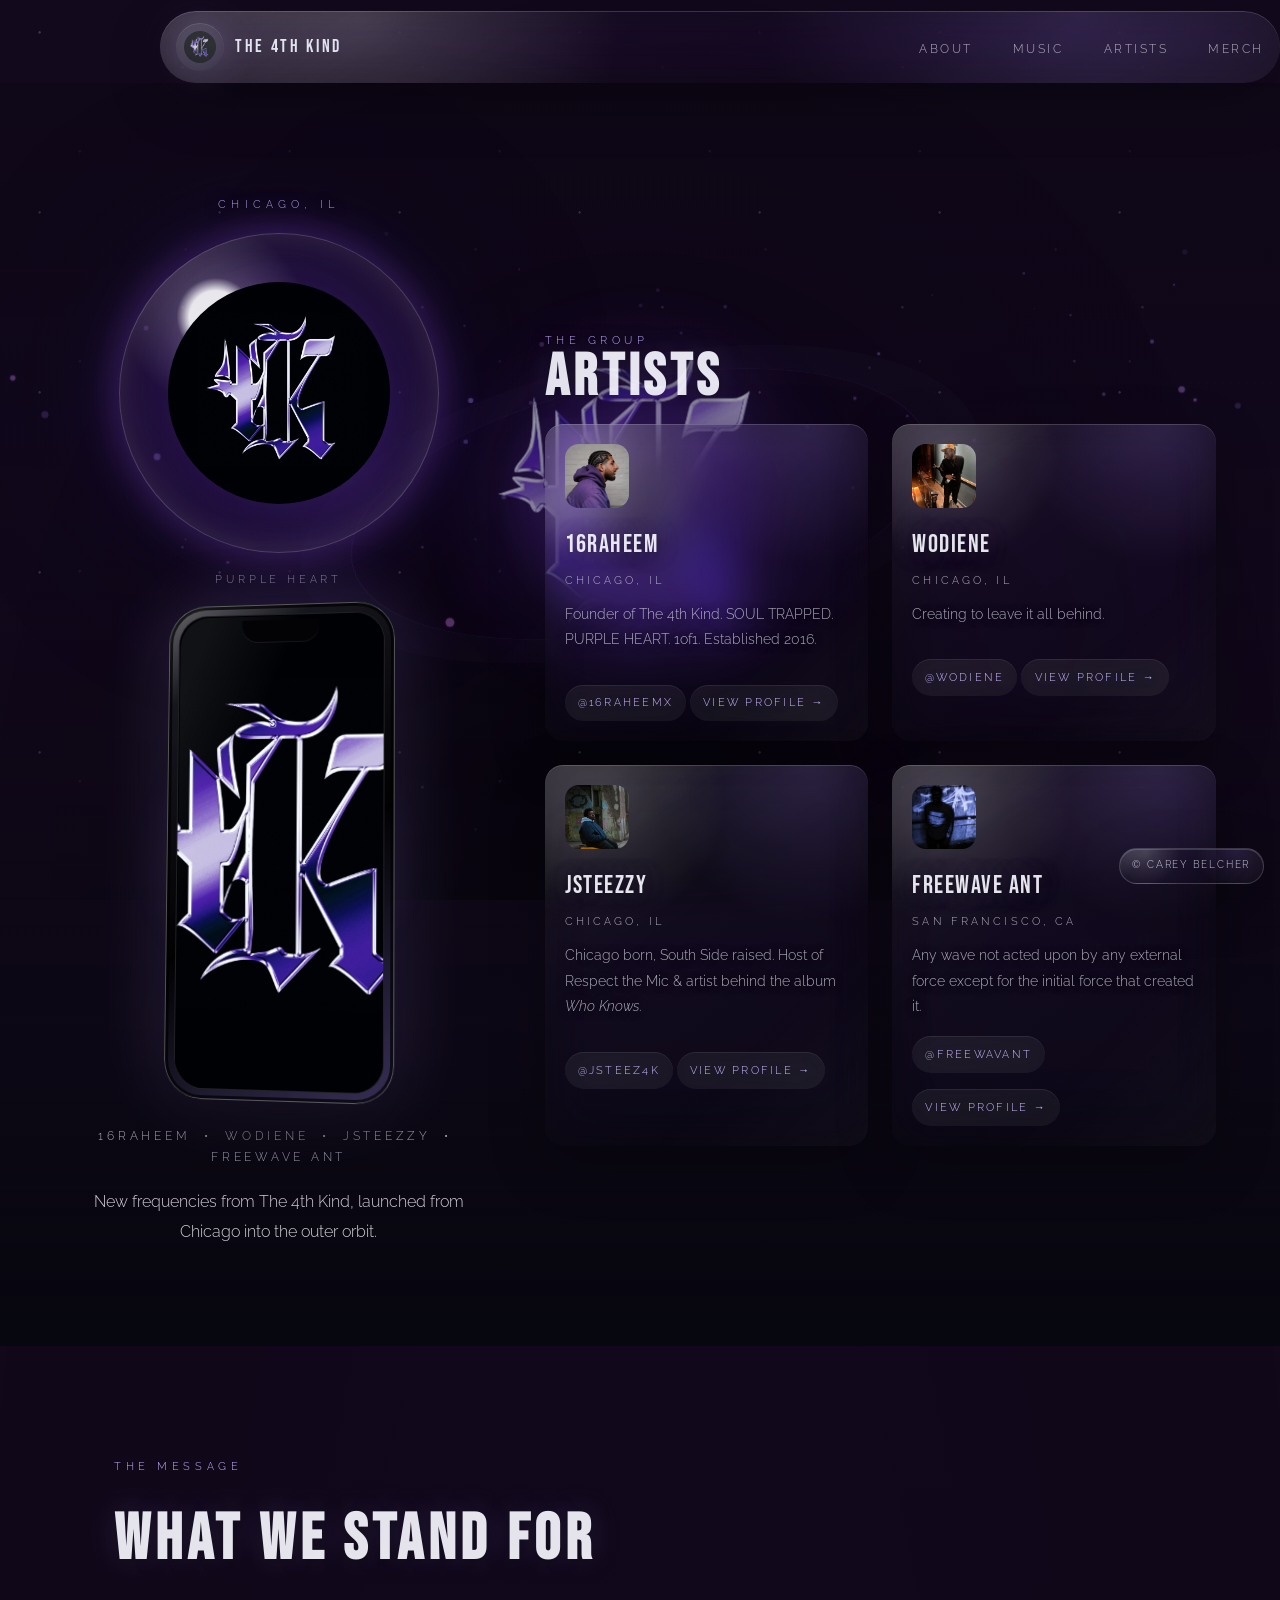
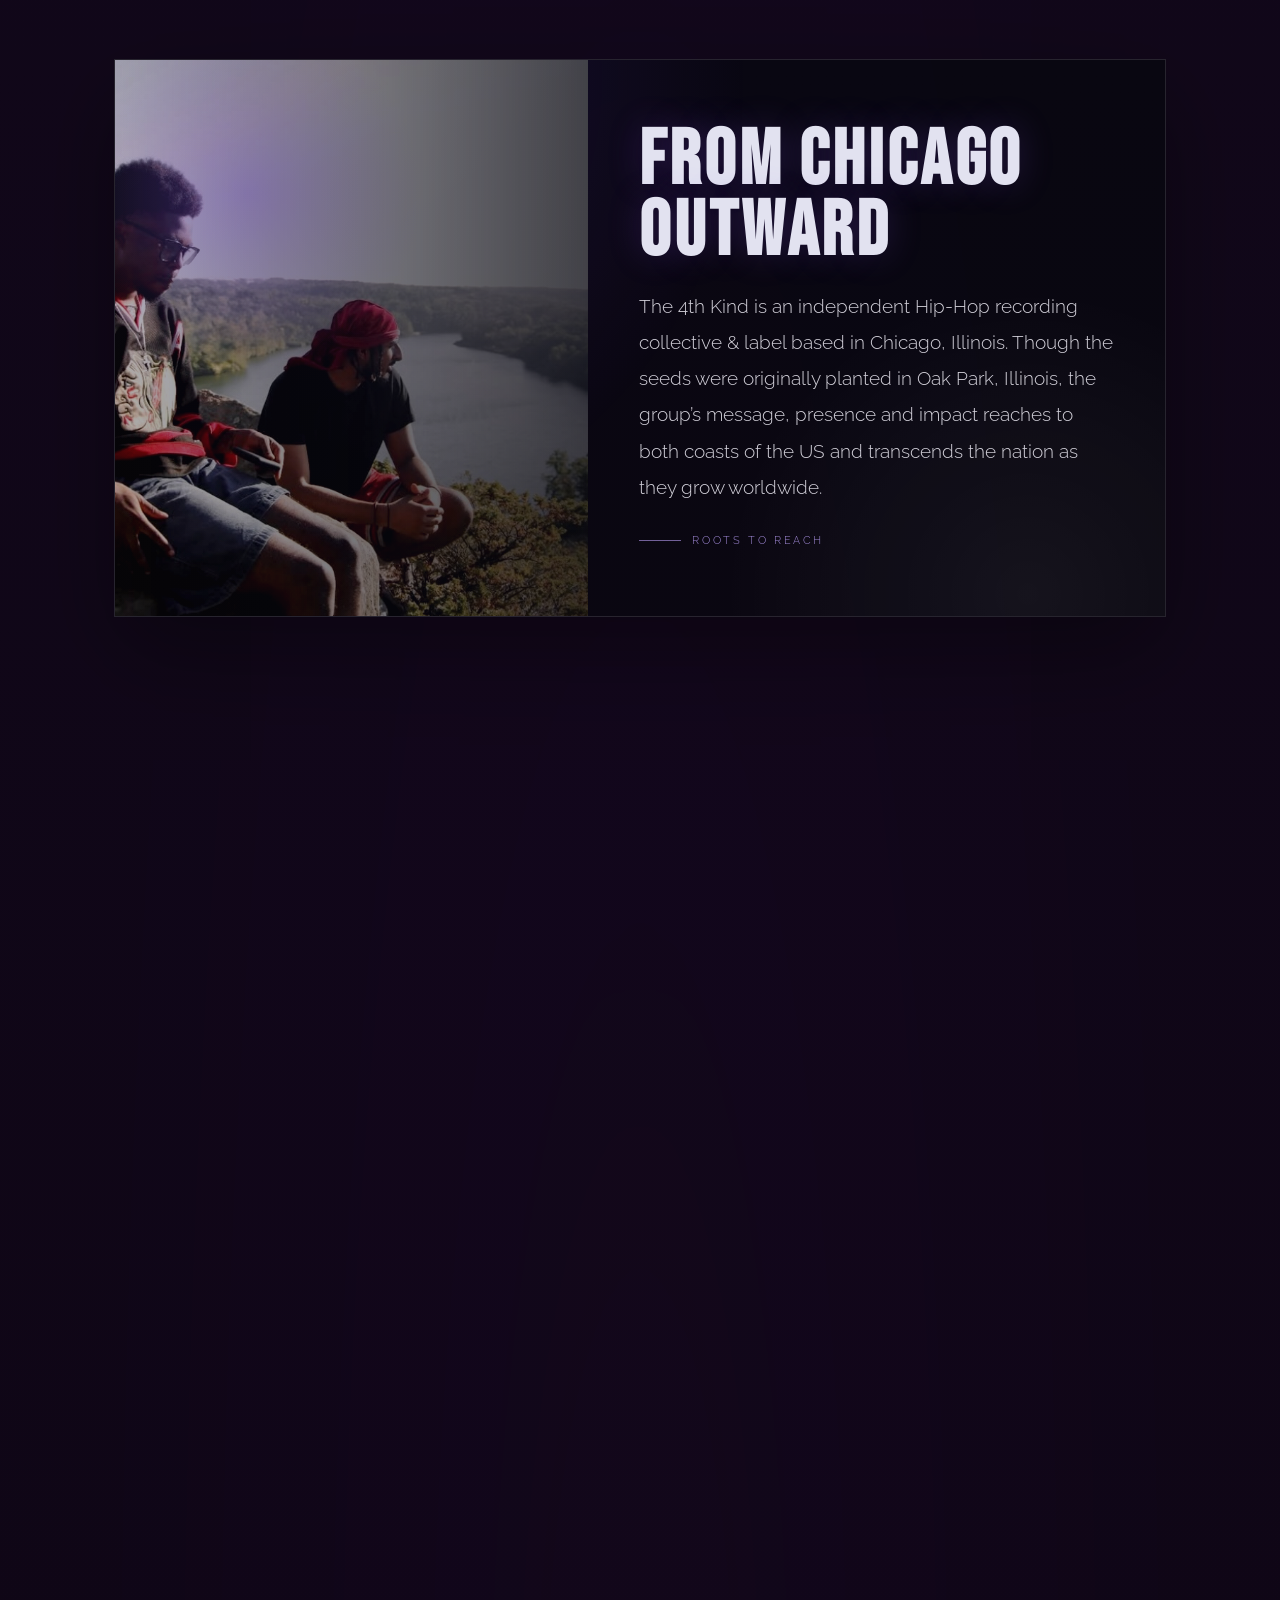
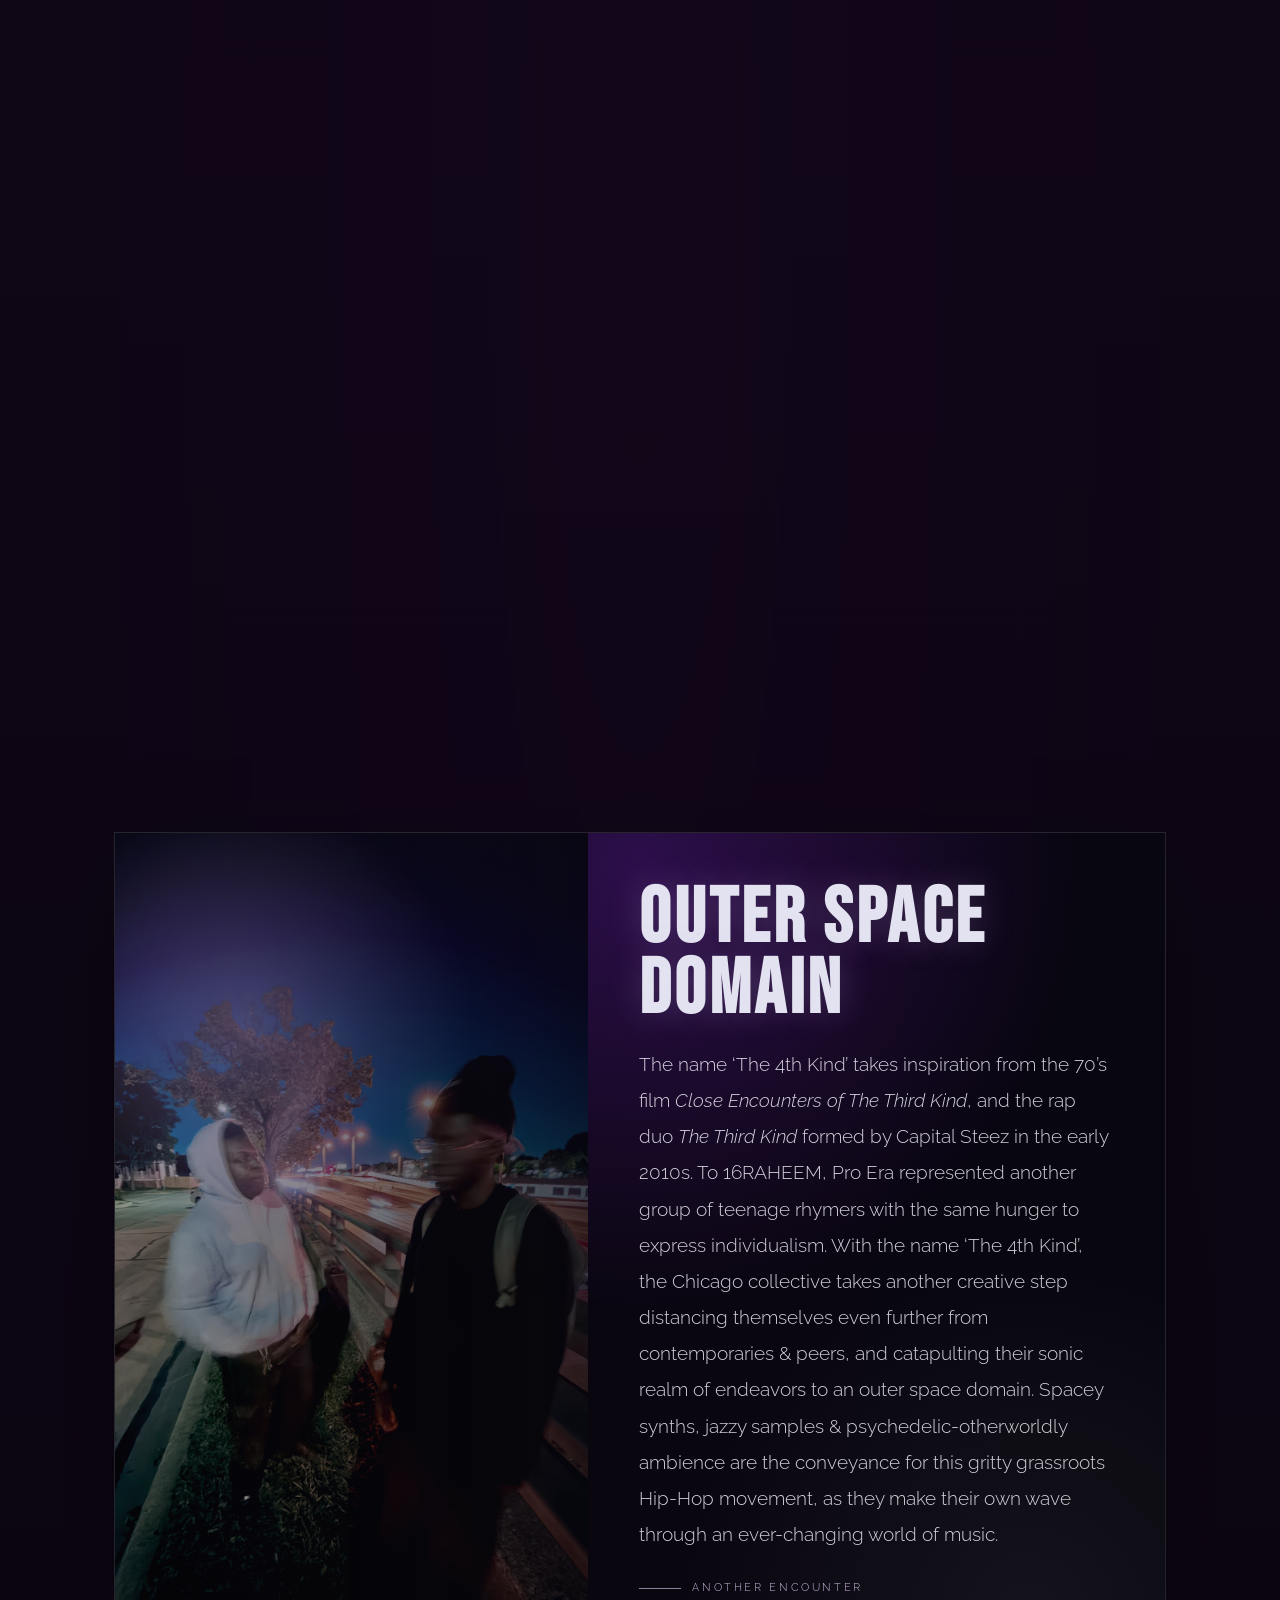
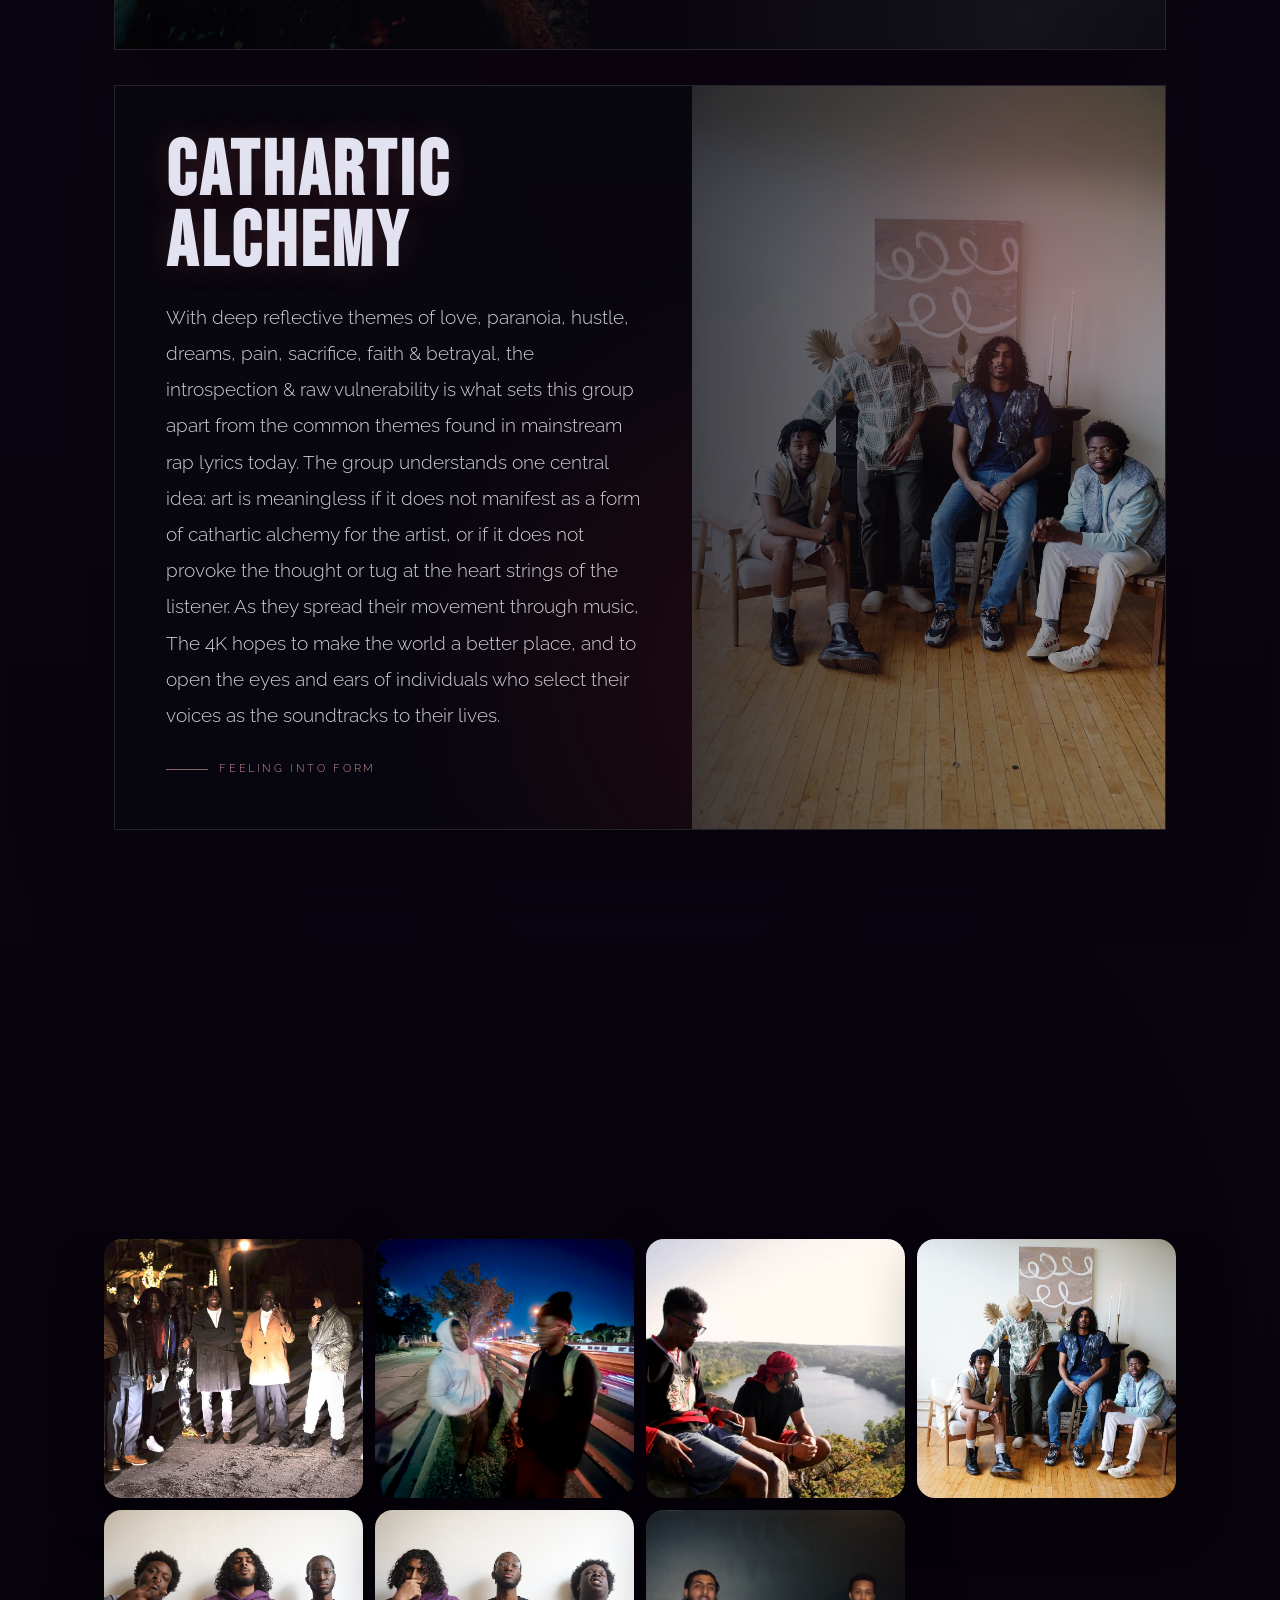
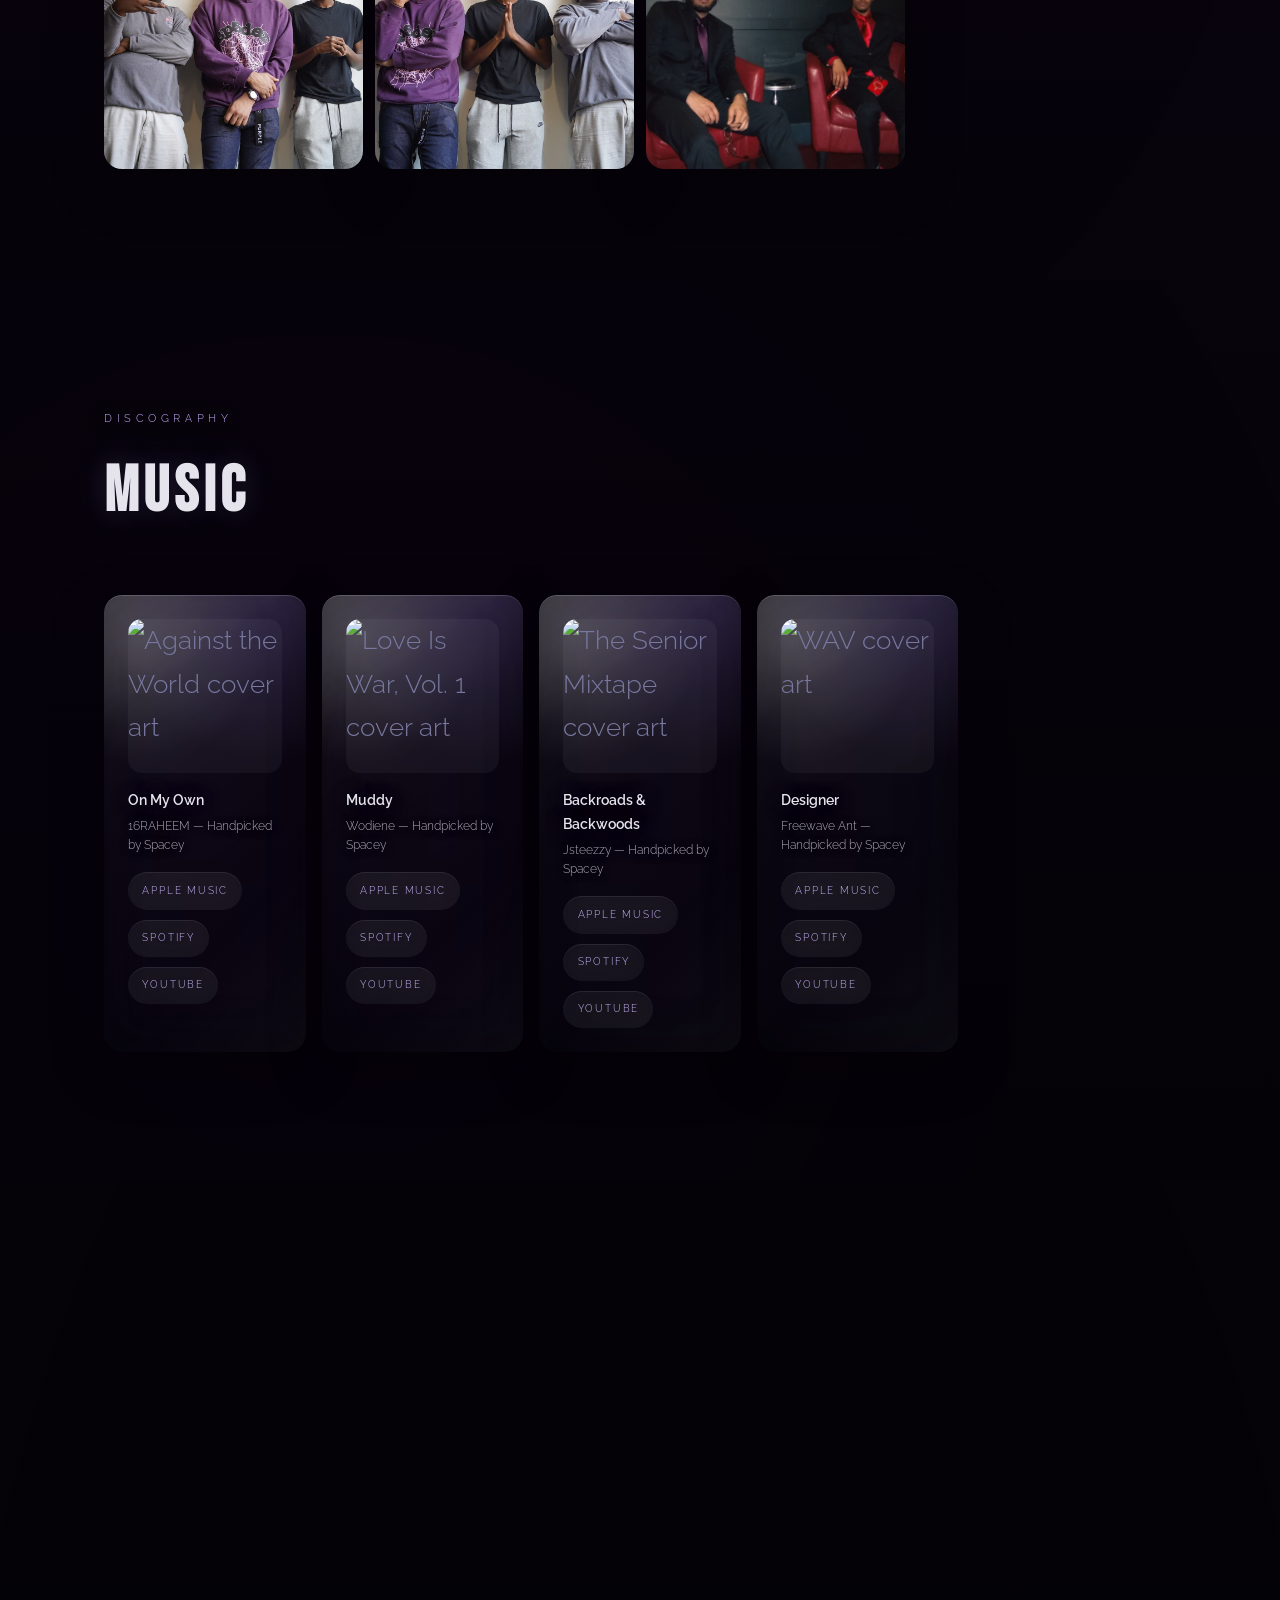
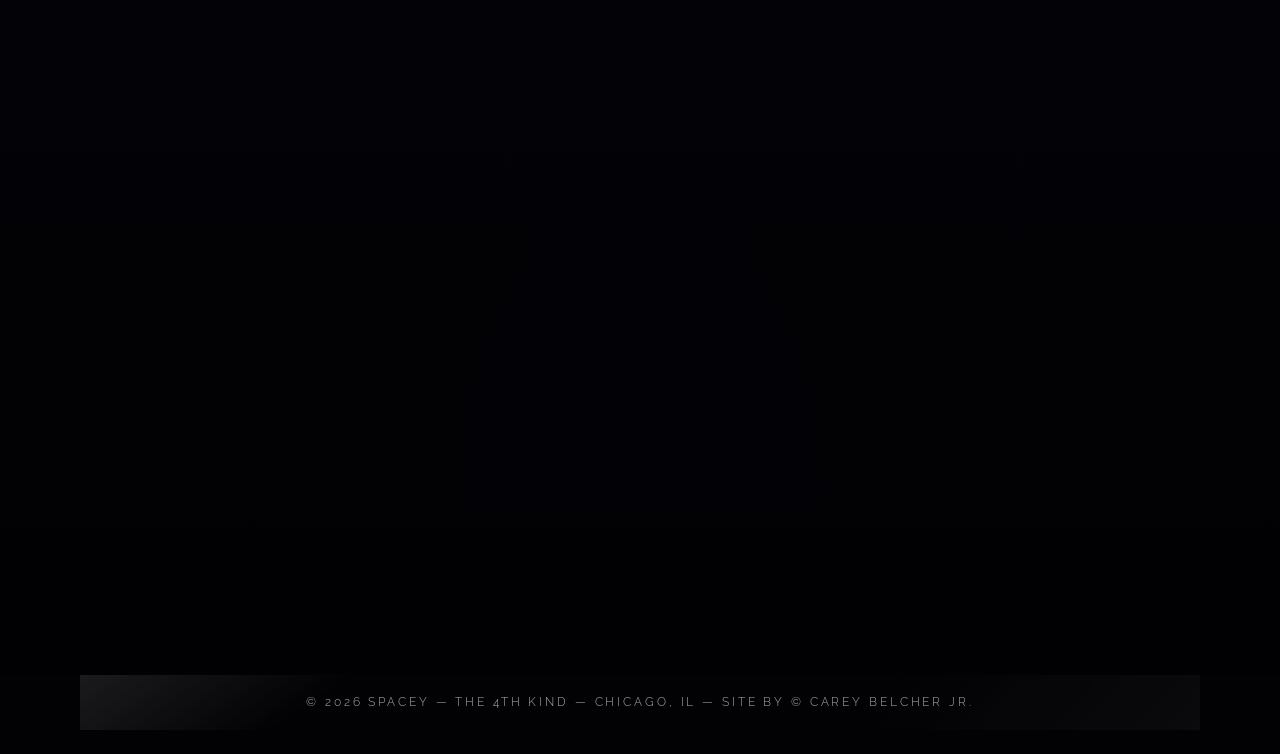
==== commit f831a96c: "Move photos below manifesto" ====
--- a/index.html
+++ b/index.html
@@ -736,6 +736,78 @@
     </div>
   </section>
 
+  <section id="about" class="depth-section">
+    <div class="depth-bg" style="background:radial-gradient(ellipse at 50% 50%, rgba(68,24,108,0.52) 0%, rgba(22,8,36,0.1) 52%, transparent 72%);"></div>
+    <div class="section-inner about-inner">
+      <div class="manifesto-intro">
+        <p class="section-label reveal">The Message</p>
+        <h2 class="section-title reveal">What We Stand For</h2>
+      </div>
+      <div class="manifesto-experience">
+        <article class="manifesto-scene scene-origin reveal">
+          <div class="manifesto-visual">
+            <img src="images/group/web/lake-overlook.jpg" alt="The 4th Kind overlooking a lake">
+          </div>
+          <div class="manifesto-copy">
+            <h3 class="manifesto-heading">From Chicago Outward</h3>
+            <p>The 4th Kind is an independent Hip-Hop recording collective &amp; label based in Chicago, Illinois. Though the seeds were originally planted in Oak Park, Illinois, the group&#8217;s message, presence and impact reaches to both coasts of the US and transcends the nation as they grow worldwide.</p>
+            <span class="manifesto-cue">Roots to reach</span>
+          </div>
+        </article>
+        <article class="manifesto-scene scene-foundation reveal">
+          <div class="manifesto-visual">
+            <img src="images/group/web/studio-portrait.jpg" alt="The 4th Kind studio portrait">
+          </div>
+          <div class="manifesto-copy">
+            <h3 class="manifesto-heading">Built By Hand</h3>
+            <p>Founded by 16RAHEEM in 2016&#8211;17, the group consisted of key members Wodiene &amp; Spacey. Starting out with SoundCloud mixtapes, DIY Music Videos &amp; Cover arts - the group has always carried a passion to express authenticity with a competitive flame driving them to reach the peak of high quality Hip-Hop music.</p>
+            <span class="manifesto-cue">DIY signal</span>
+          </div>
+        </article>
+        <article class="manifesto-scene scene-basement reveal">
+          <div class="manifesto-visual">
+            <img src="images/group/web/group-night.jpg" alt="The 4th Kind group at night">
+          </div>
+          <div class="manifesto-copy">
+            <h3 class="manifesto-heading">Basement Gems</h3>
+            <p>Inspired heavily by the sound and poetry of their city, 16, Wodiene &amp; Jsteezzy had released countless tracks from 2021&#8211;2022. Each track feeling like a hidden gem, carefully crafted by young enthusiastic poets in the basement, with a deep desire to stamp themselves as generational talents in rap.</p>
+            <span class="manifesto-cue">Pressure into poetry</span>
+          </div>
+        </article>
+        <article class="manifesto-scene scene-freewave reveal">
+          <div class="manifesto-visual">
+            <img src="images/group/web/duo-portrait.jpg" alt="Two members of The 4th Kind portrait">
+          </div>
+          <div class="manifesto-copy">
+            <h3 class="manifesto-heading">The Wave Joins</h3>
+            <p>Since 2023, the collective includes longtime associate Freewave Ant, who has made his own wave while fitting into the frame of The 4th Kind seamlessly. His ascension has been an actualization of a seed planted back in days freestyling &amp; hanging with the group in school. He began his journey as an artist on the shoulders of the crew &amp; its momentum, as he and 16 dropped their collaborative album &#8216;2144&#8217; in 2024.</p>
+            <span class="manifesto-cue">Momentum shared</span>
+          </div>
+        </article>
+        <article class="manifesto-scene scene-orbit reveal">
+          <div class="manifesto-visual">
+            <img src="images/group/web/highway-night.jpg" alt="The 4th Kind beside highway lights at night">
+          </div>
+          <div class="manifesto-copy">
+            <h3 class="manifesto-heading">Outer Space Domain</h3>
+            <p>The name &#8216;The 4th Kind&#8217; takes inspiration from the 70&#8217;s film <em>Close Encounters of The Third Kind</em>, and the rap duo <em>The Third Kind</em> formed by Capital Steez in the early 2010s. To 16RAHEEM, Pro Era represented another group of teenage rhymers with the same hunger to express individualism. With the name &#8216;The 4th Kind&#8217;, the Chicago collective takes another creative step distancing themselves even further from contemporaries &amp; peers, and catapulting their sonic realm of endeavors to an outer space domain. Spacey synths, jazzy samples &amp; psychedelic-otherworldly ambience are the conveyance for this gritty grassroots Hip-Hop movement, as they make their own wave through an ever-changing world of music.</p>
+            <span class="manifesto-cue">Another encounter</span>
+          </div>
+        </article>
+        <article class="manifesto-scene scene-alchemy reveal">
+          <div class="manifesto-visual">
+            <img src="images/group/web/group-portrait.jpg" alt="The 4th Kind group portrait">
+          </div>
+          <div class="manifesto-copy">
+            <h3 class="manifesto-heading">Cathartic Alchemy</h3>
+            <p>With deep reflective themes of love, paranoia, hustle, dreams, pain, sacrifice, faith &amp; betrayal, the introspection &amp; raw vulnerability is what sets this group apart from the common themes found in mainstream rap lyrics today. The group understands one central idea: art is meaningless if it does not manifest as a form of cathartic alchemy for the artist, or if it does not provoke the thought or tug at the heart strings of the listener. As they spread their movement through music, The 4K hopes to make the world a better place, and to open the eyes and ears of individuals who select their voices as the soundtracks to their lives.</p>
+            <span class="manifesto-cue">Feeling into form</span>
+          </div>
+        </article>
+      </div>
+    </div>
+  </section>
+
   <section id="photos" class="depth-section">
     <div class="depth-bg" style="background:radial-gradient(ellipse at 20% 50%, rgba(18,8,36,0.16) 0%, rgba(6,3,12,0.04) 60%, transparent 74%);"></div>
     <div class="section-inner">
@@ -750,78 +822,6 @@
         <div class="photo-item"><img src="images/group/web/trio-portrait.jpg" alt="The 4th Kind trio portrait"></div>
         <div class="photo-item"><img src="images/group/web/seated-portrait.jpg" alt="The 4th Kind seated portrait"></div>
         <div class="photo-item"><img src="images/group/web/duo-portrait.jpg" alt="The 4th Kind duo portrait"></div>
-      </div>
-    </div>
-  </section>
-
-  <section id="about" class="depth-section">
-    <div class="depth-bg" style="background:radial-gradient(ellipse at 50% 50%, rgba(68,24,108,0.52) 0%, rgba(22,8,36,0.1) 52%, transparent 72%);"></div>
-    <div class="section-inner about-inner">
-      <div class="manifesto-intro">
-        <p class="section-label reveal">The Message</p>
-        <h2 class="section-title reveal">What We Stand For</h2>
-      </div>
-      <div class="manifesto-experience">
-        <article class="manifesto-scene scene-origin reveal">
-          <div class="manifesto-visual">
-            <img src="images/group/web/lake-overlook.jpg" alt="The 4th Kind overlooking a lake">
-          </div>
-          <div class="manifesto-copy">
-            <h3 class="manifesto-heading">From Chicago Outward</h3>
-            <p>The 4th Kind is an independent Hip-Hop recording collective &amp; label based in Chicago, Illinois. Though the seeds were originally planted in Oak Park, Illinois, the group&#8217;s message, presence and impact reaches to both coasts of the US and transcends the nation as they grow worldwide.</p>
-            <span class="manifesto-cue">Roots to reach</span>
-          </div>
-        </article>
-        <article class="manifesto-scene scene-foundation reveal">
-          <div class="manifesto-visual">
-            <img src="images/group/web/studio-portrait.jpg" alt="The 4th Kind studio portrait">
-          </div>
-          <div class="manifesto-copy">
-            <h3 class="manifesto-heading">Built By Hand</h3>
-            <p>Founded by 16RAHEEM in 2016&#8211;17, the group consisted of key members Wodiene &amp; Spacey. Starting out with SoundCloud mixtapes, DIY Music Videos &amp; Cover arts - the group has always carried a passion to express authenticity with a competitive flame driving them to reach the peak of high quality Hip-Hop music.</p>
-            <span class="manifesto-cue">DIY signal</span>
-          </div>
-        </article>
-        <article class="manifesto-scene scene-basement reveal">
-          <div class="manifesto-visual">
-            <img src="images/group/web/group-night.jpg" alt="The 4th Kind group at night">
-          </div>
-          <div class="manifesto-copy">
-            <h3 class="manifesto-heading">Basement Gems</h3>
-            <p>Inspired heavily by the sound and poetry of their city, 16, Wodiene &amp; Jsteezzy had released countless tracks from 2021&#8211;2022. Each track feeling like a hidden gem, carefully crafted by young enthusiastic poets in the basement, with a deep desire to stamp themselves as generational talents in rap.</p>
-            <span class="manifesto-cue">Pressure into poetry</span>
-          </div>
-        </article>
-        <article class="manifesto-scene scene-freewave reveal">
-          <div class="manifesto-visual">
-            <img src="images/group/web/duo-portrait.jpg" alt="Two members of The 4th Kind portrait">
-          </div>
-          <div class="manifesto-copy">
-            <h3 class="manifesto-heading">The Wave Joins</h3>
-            <p>Since 2023, the collective includes longtime associate Freewave Ant, who has made his own wave while fitting into the frame of The 4th Kind seamlessly. His ascension has been an actualization of a seed planted back in days freestyling &amp; hanging with the group in school. He began his journey as an artist on the shoulders of the crew &amp; its momentum, as he and 16 dropped their collaborative album &#8216;2144&#8217; in 2024.</p>
-            <span class="manifesto-cue">Momentum shared</span>
-          </div>
-        </article>
-        <article class="manifesto-scene scene-orbit reveal">
-          <div class="manifesto-visual">
-            <img src="images/group/web/highway-night.jpg" alt="The 4th Kind beside highway lights at night">
-          </div>
-          <div class="manifesto-copy">
-            <h3 class="manifesto-heading">Outer Space Domain</h3>
-            <p>The name &#8216;The 4th Kind&#8217; takes inspiration from the 70&#8217;s film <em>Close Encounters of The Third Kind</em>, and the rap duo <em>The Third Kind</em> formed by Capital Steez in the early 2010s. To 16RAHEEM, Pro Era represented another group of teenage rhymers with the same hunger to express individualism. With the name &#8216;The 4th Kind&#8217;, the Chicago collective takes another creative step distancing themselves even further from contemporaries &amp; peers, and catapulting their sonic realm of endeavors to an outer space domain. Spacey synths, jazzy samples &amp; psychedelic-otherworldly ambience are the conveyance for this gritty grassroots Hip-Hop movement, as they make their own wave through an ever-changing world of music.</p>
-            <span class="manifesto-cue">Another encounter</span>
-          </div>
-        </article>
-        <article class="manifesto-scene scene-alchemy reveal">
-          <div class="manifesto-visual">
-            <img src="images/group/web/group-portrait.jpg" alt="The 4th Kind group portrait">
-          </div>
-          <div class="manifesto-copy">
-            <h3 class="manifesto-heading">Cathartic Alchemy</h3>
-            <p>With deep reflective themes of love, paranoia, hustle, dreams, pain, sacrifice, faith &amp; betrayal, the introspection &amp; raw vulnerability is what sets this group apart from the common themes found in mainstream rap lyrics today. The group understands one central idea: art is meaningless if it does not manifest as a form of cathartic alchemy for the artist, or if it does not provoke the thought or tug at the heart strings of the listener. As they spread their movement through music, The 4K hopes to make the world a better place, and to open the eyes and ears of individuals who select their voices as the soundtracks to their lives.</p>
-            <span class="manifesto-cue">Feeling into form</span>
-          </div>
-        </article>
       </div>
     </div>
   </section>
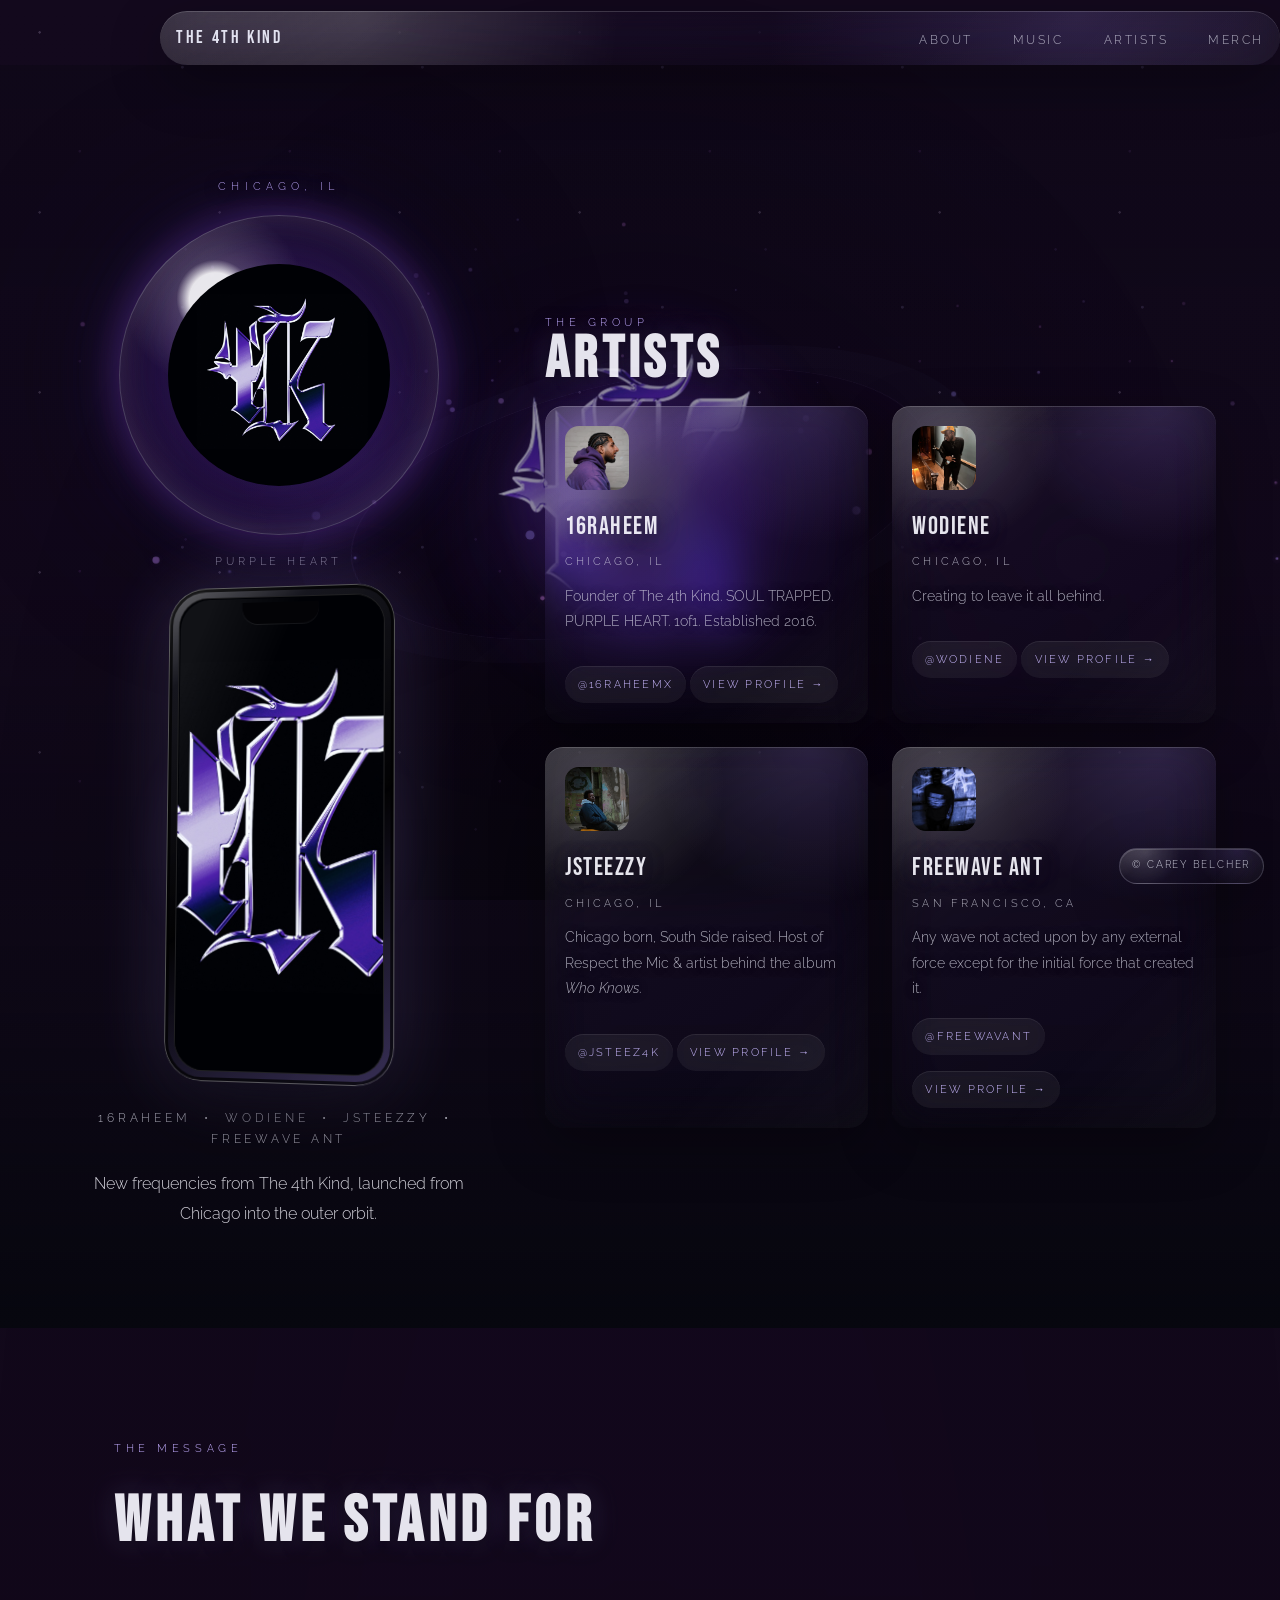
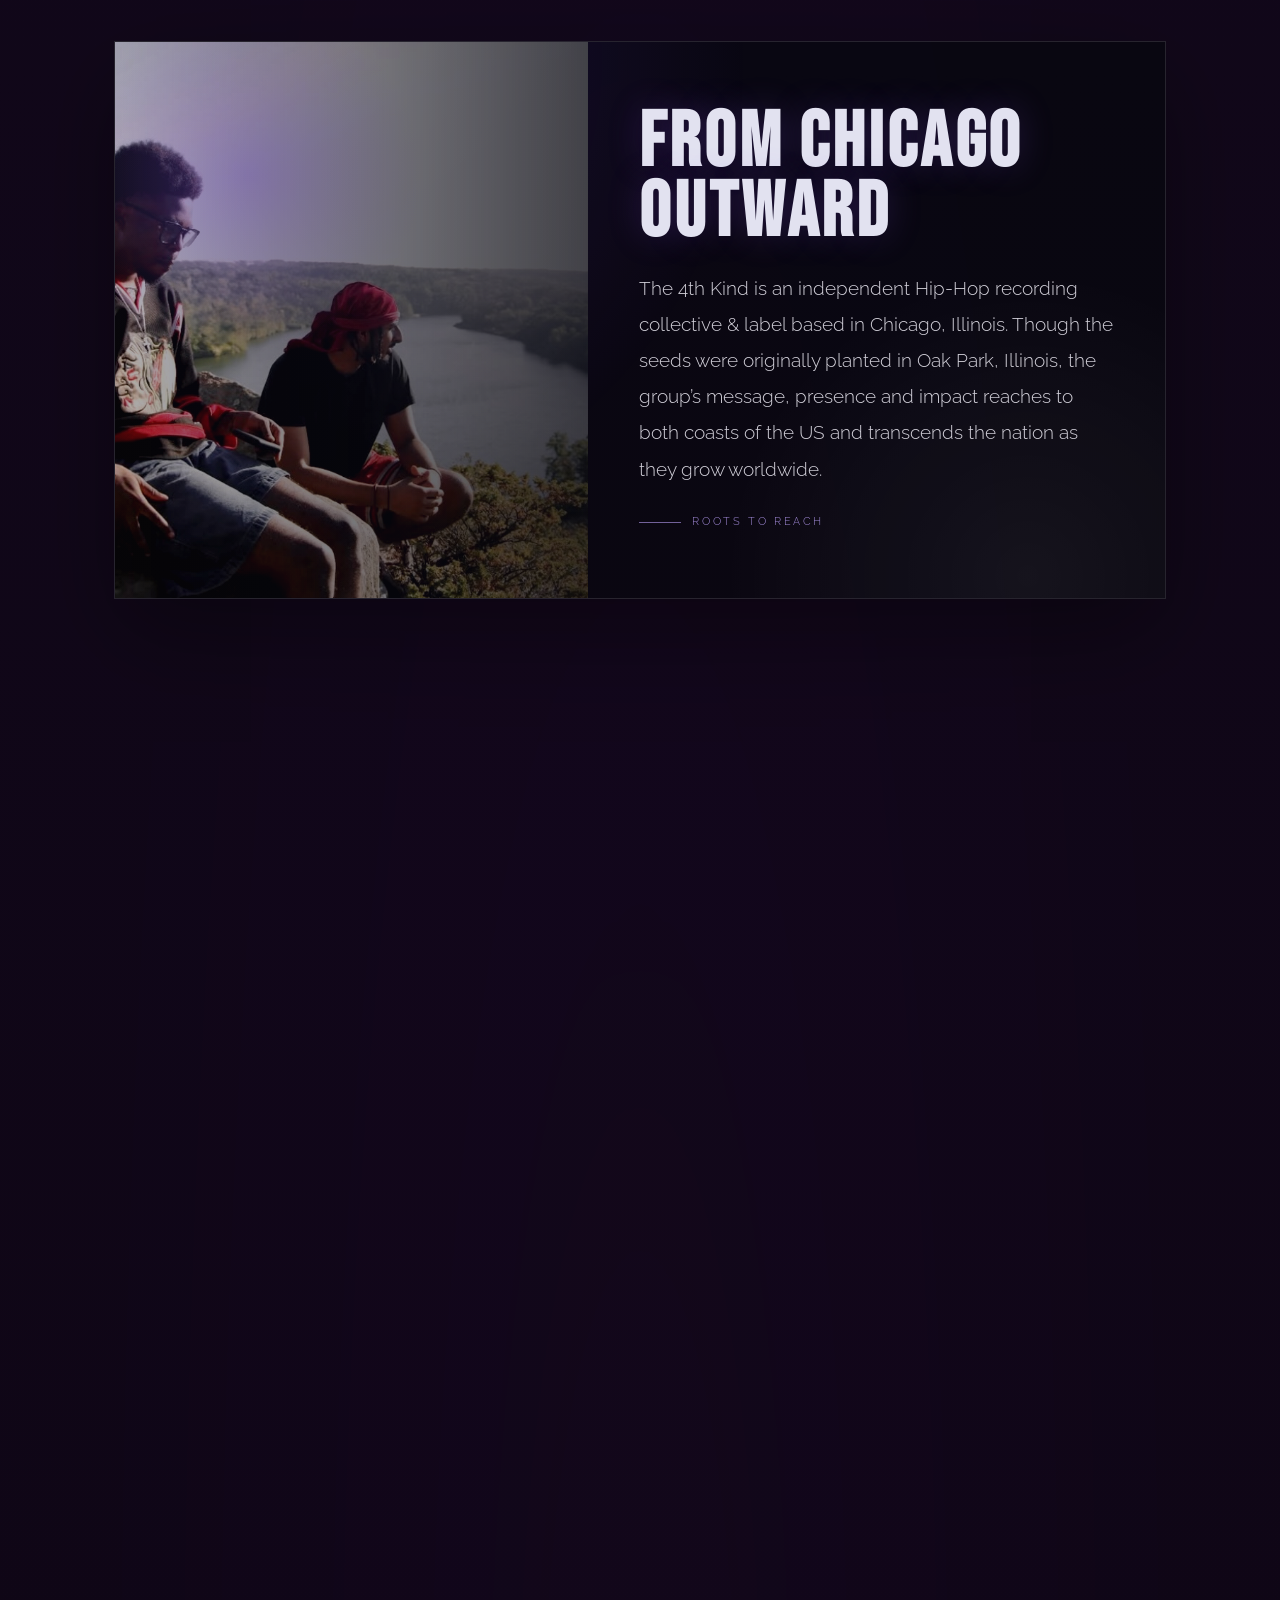
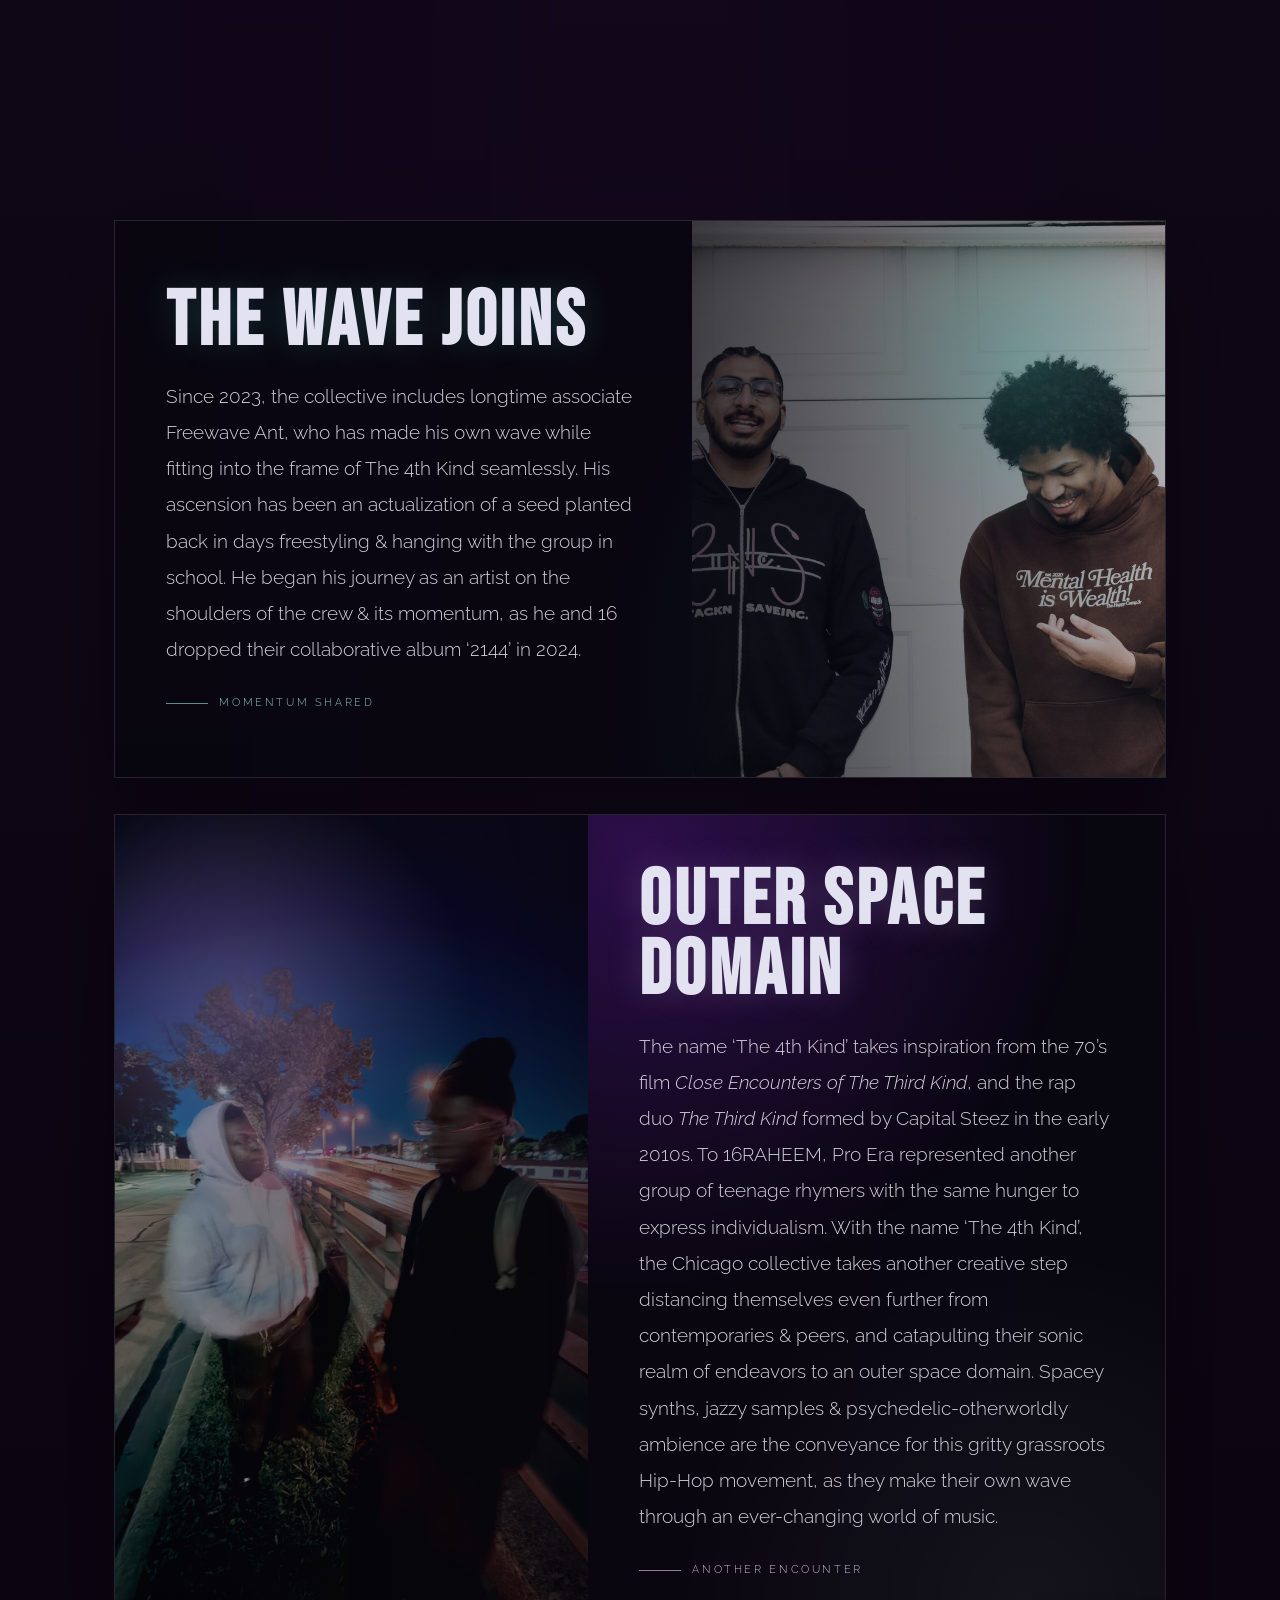
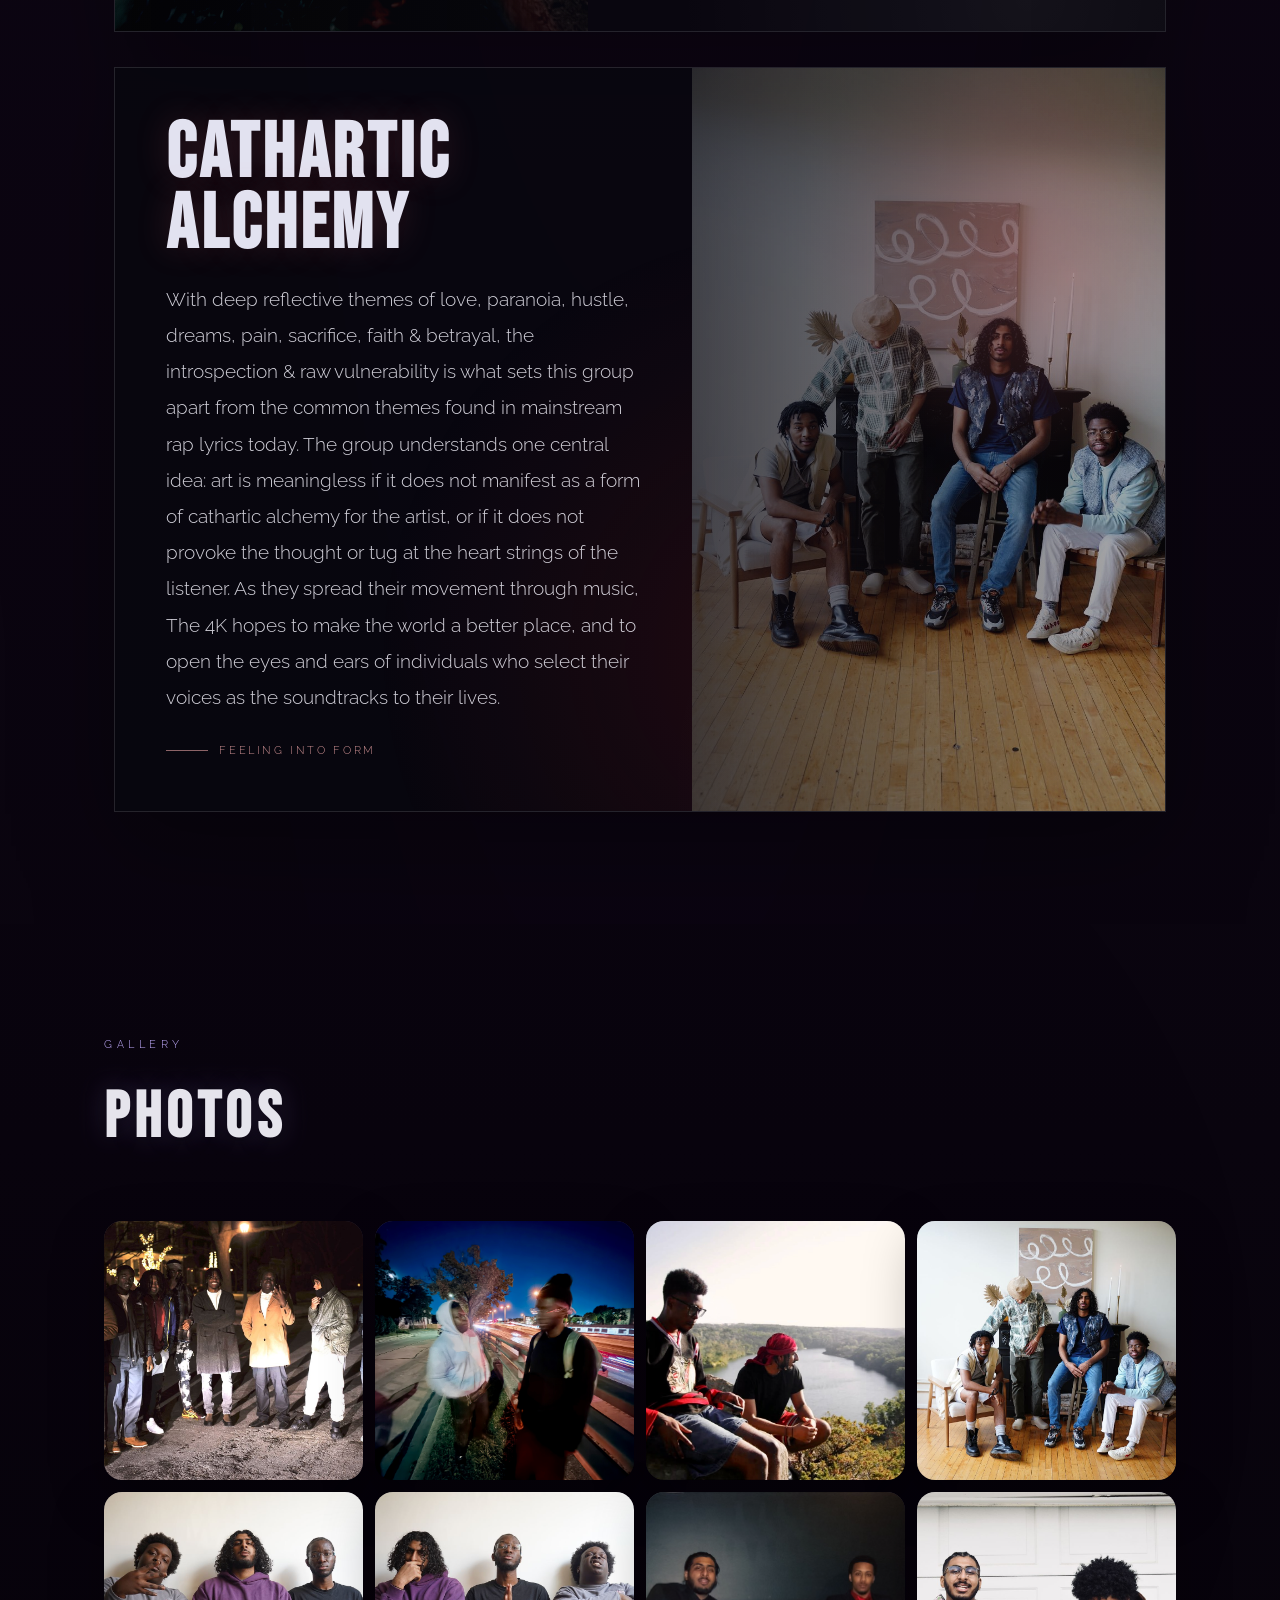
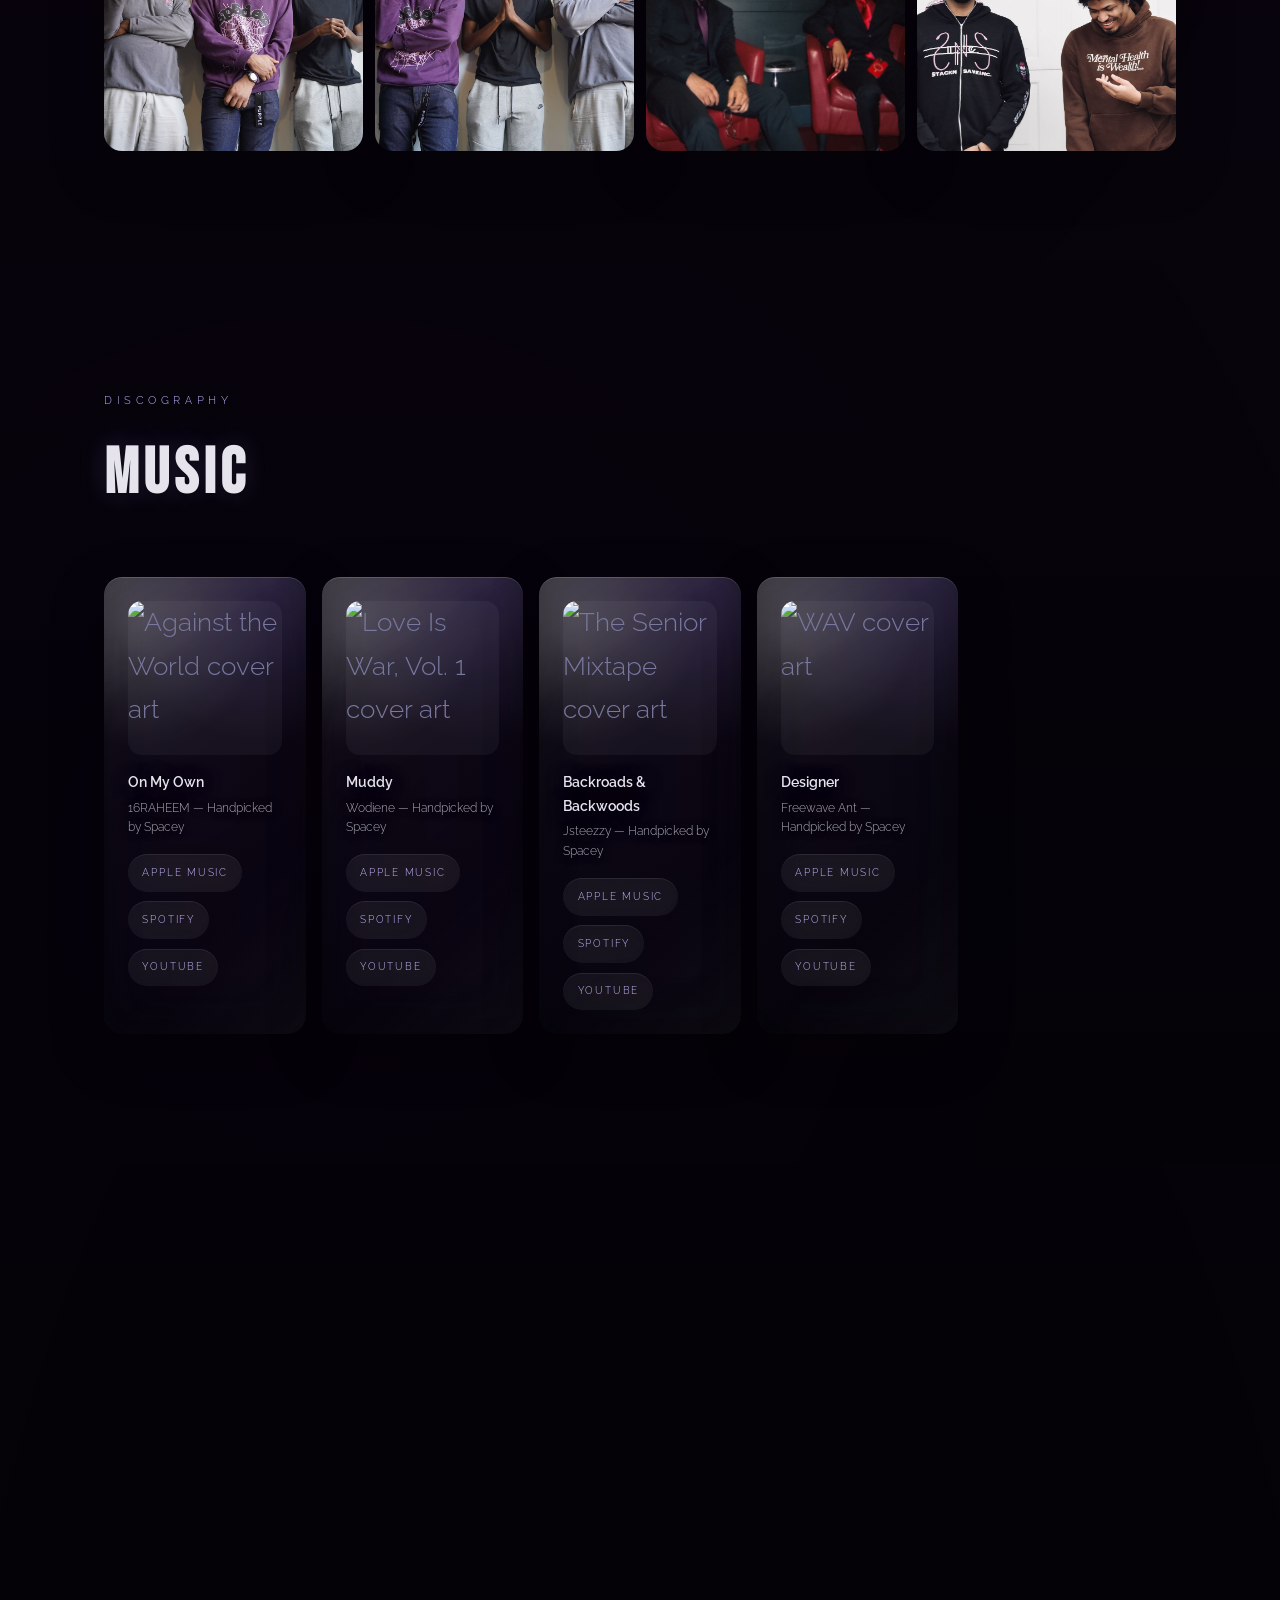
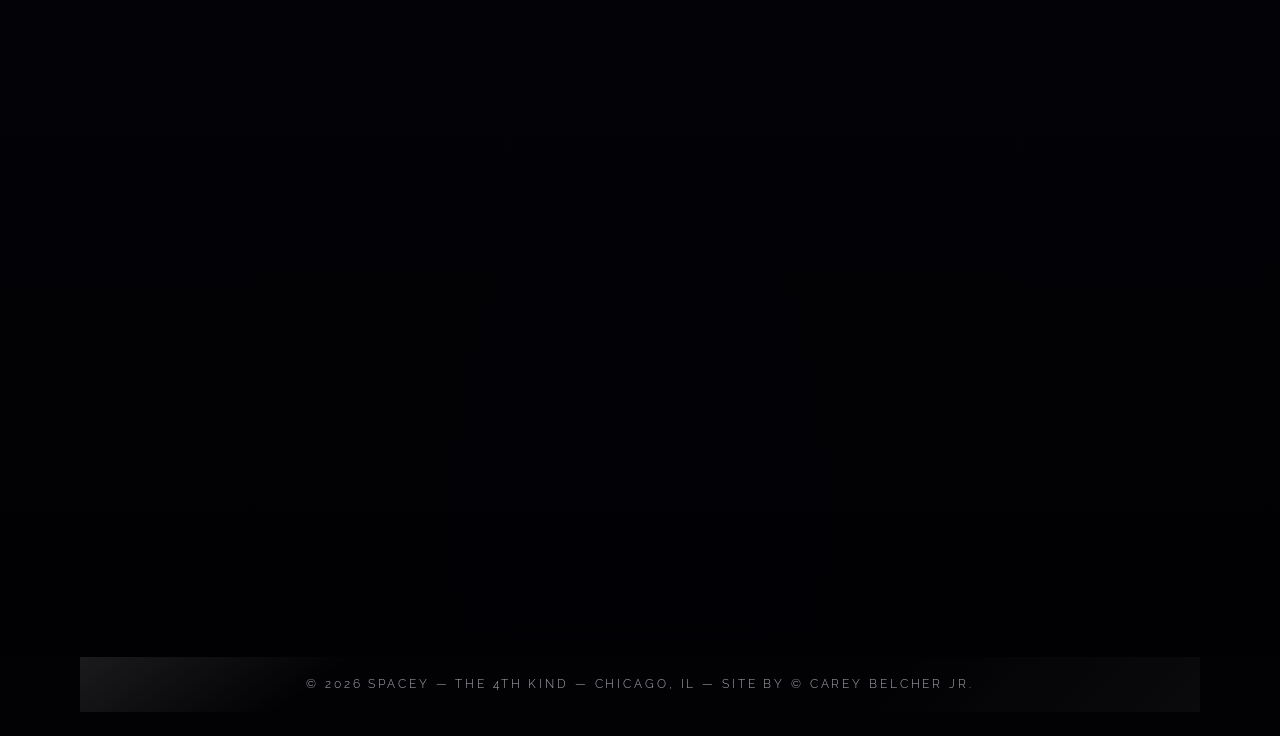
==== commit a2628d12: "Remove top nav logo bubble" ====
--- a/index.html
+++ b/index.html
@@ -127,24 +127,6 @@
     nav { position: fixed; top: 0; width: 100%; z-index: 100; padding: 1.2rem 4rem; display: flex; justify-content: space-between; align-items: center; background: transparent; border-bottom: 1px solid transparent; transition: background 0.5s, border-color 0.5s, backdrop-filter 0.5s; }
     nav.scrolled { background: rgba(7,7,15,0.88); backdrop-filter: blur(14px); border-color: var(--border); }
     .nav-logo { display: inline-flex; align-items: center; gap: 0.7rem; font-family: 'Bebas Neue', sans-serif; font-size: 1.1rem; letter-spacing: 0.15em; color: var(--text); text-decoration: none; text-transform: uppercase; }
-    .nav-logo img {
-      width: 48px;
-      height: 48px;
-      padding: 8px;
-      border-radius: 50%;
-      object-fit: contain;
-      mix-blend-mode: screen;
-      background:
-        radial-gradient(circle at 30% 28%, rgba(255,255,255,0.72) 0 10%, rgba(255,255,255,0.18) 14%, transparent 32%),
-        radial-gradient(circle at 68% 72%, rgba(167,139,250,0.24) 0%, transparent 46%),
-        radial-gradient(circle at 50% 50%, rgba(255,255,255,0.12) 0%, rgba(120,119,198,0.12) 58%, rgba(255,255,255,0.04) 100%);
-      border: 1px solid rgba(226,226,240,0.28);
-      box-shadow:
-        inset 0 0 18px rgba(255,255,255,0.18),
-        inset 0 -10px 20px rgba(88,28,135,0.28),
-        0 0 22px rgba(167,139,250,0.28);
-      filter: drop-shadow(0 0 16px rgba(167,139,250,0.35));
-    }
     .nav-links { display: flex; gap: 2.5rem; list-style: none; }
     .nav-links a { color: rgba(226,226,240,0.65); text-decoration: none; font-size: 0.72rem; letter-spacing: 0.22em; text-transform: uppercase; transition: color 0.3s; }
     .nav-links a:hover { color: var(--text); }
@@ -639,8 +621,7 @@
       nav { padding: 1rem 1.5rem; }
       .nav-links { gap: 0.85rem; flex-wrap: wrap; justify-content: flex-end; }
       .nav-links a { font-size: 0.64rem; letter-spacing: 0.14em; }
-      .nav-logo span { display: none; }
-      .nav-logo img { width: 38px; height: 38px; }
+      .nav-logo { font-size: 1rem; }
       .logo-title { width: min(72vw, 300px); }
       .hero-iphone-video { width: min(62vw, 220px); }
       .hero-videos,
@@ -659,7 +640,7 @@
   <div id="atmosphere" aria-hidden="true"></div>
 
   <nav id="navbar">
-    <a href="#hero" class="nav-logo"><img src="images/logo/the-4th-kind-logo-v2.jpg" alt="" aria-hidden="true"><span>The 4th Kind</span></a>
+    <a href="#hero" class="nav-logo"><span>The 4th Kind</span></a>
     <ul class="nav-links">
       <li><a href="#about">About</a></li>
       <li><a href="#music">Music</a></li>
--- a/site-bubbles.css
+++ b/site-bubbles.css
@@ -163,7 +163,6 @@
   border-radius: 999px;
 }
 
-.nav-logo img,
 .vault-footer img {
   border: 0 !important;
   background:
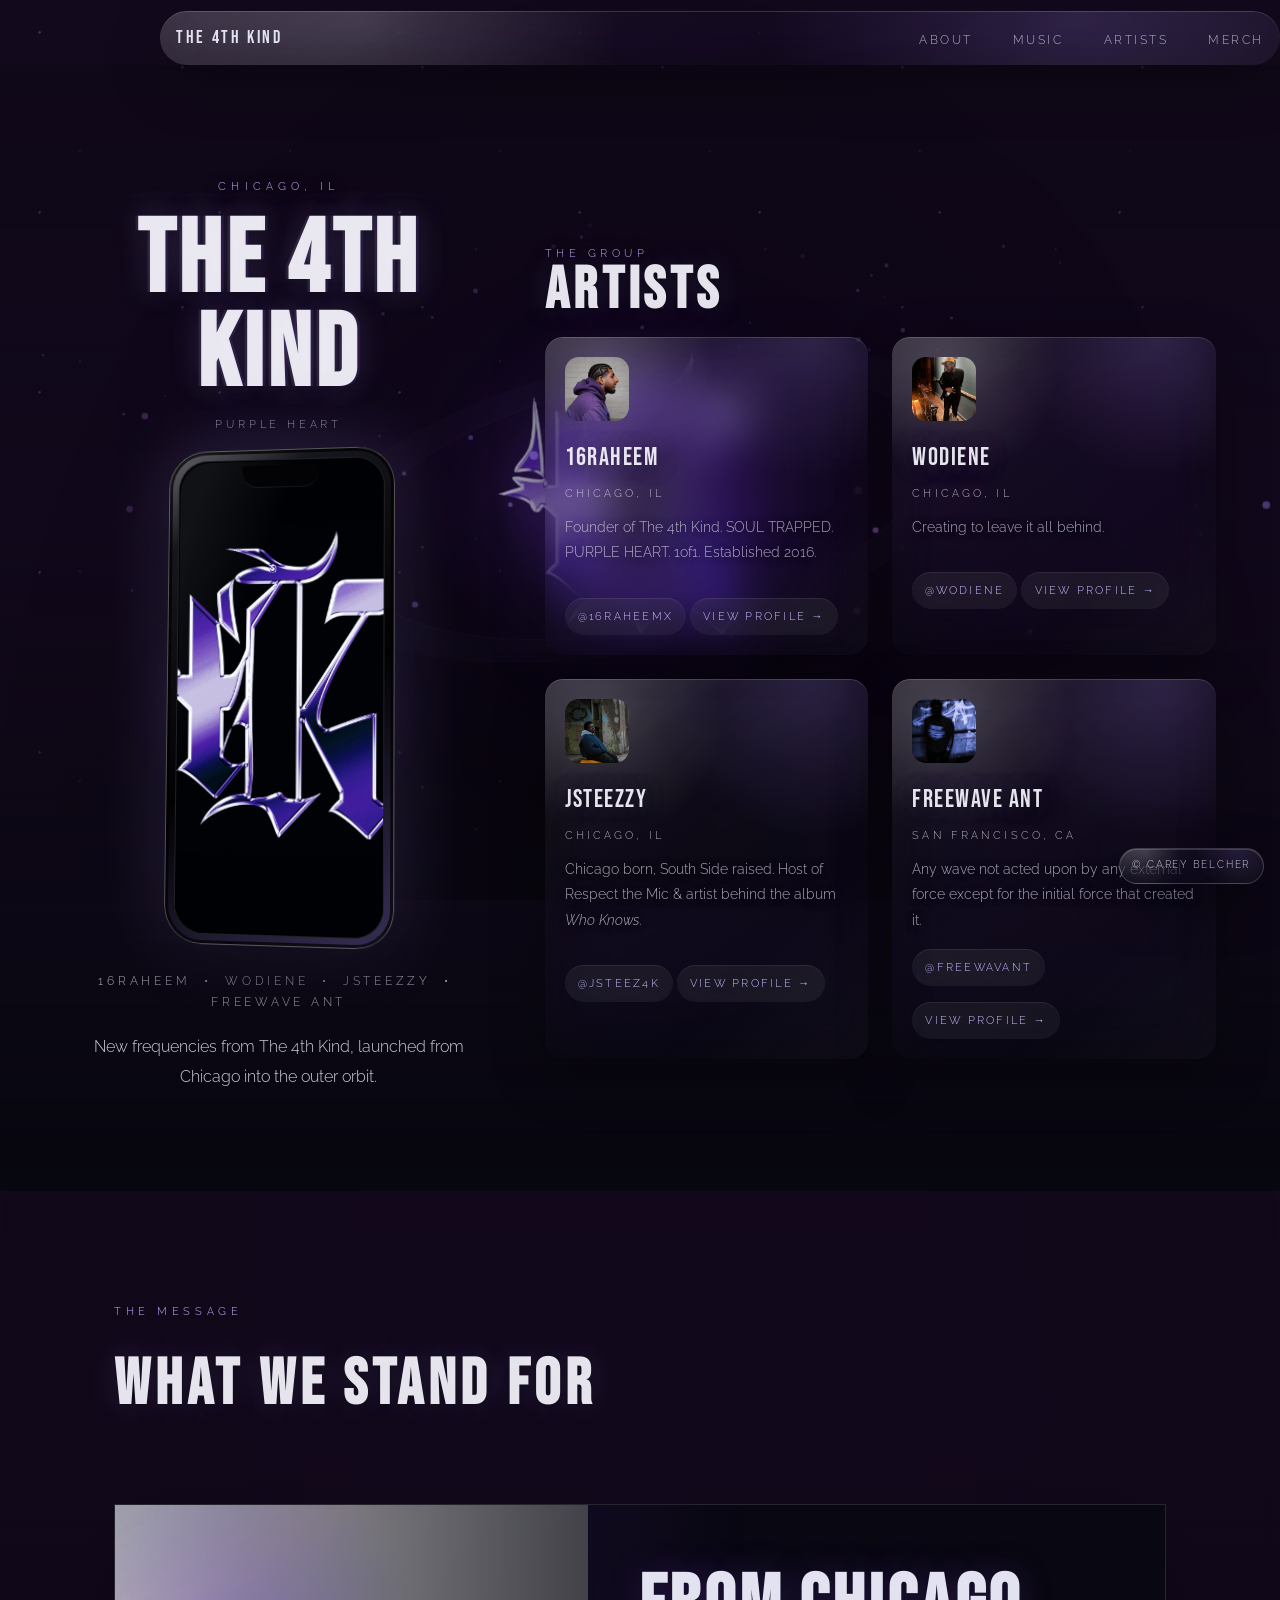
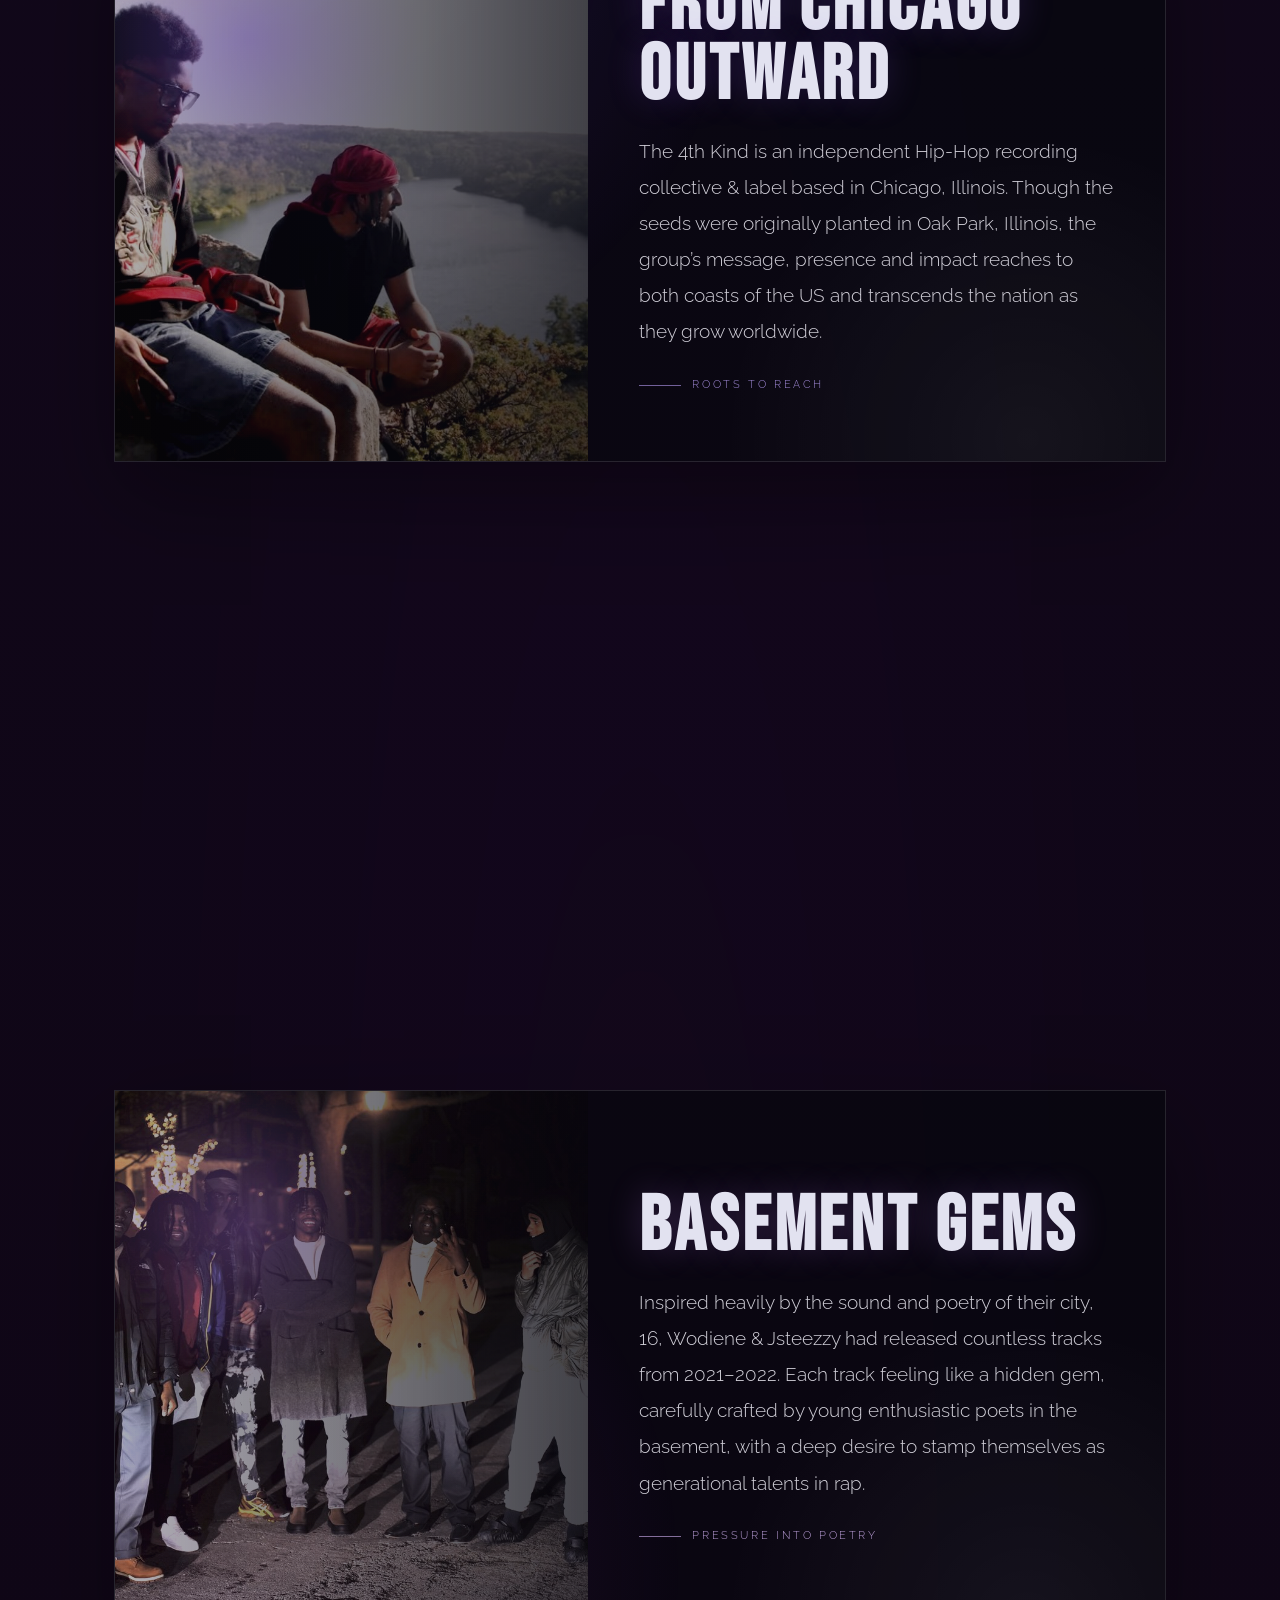
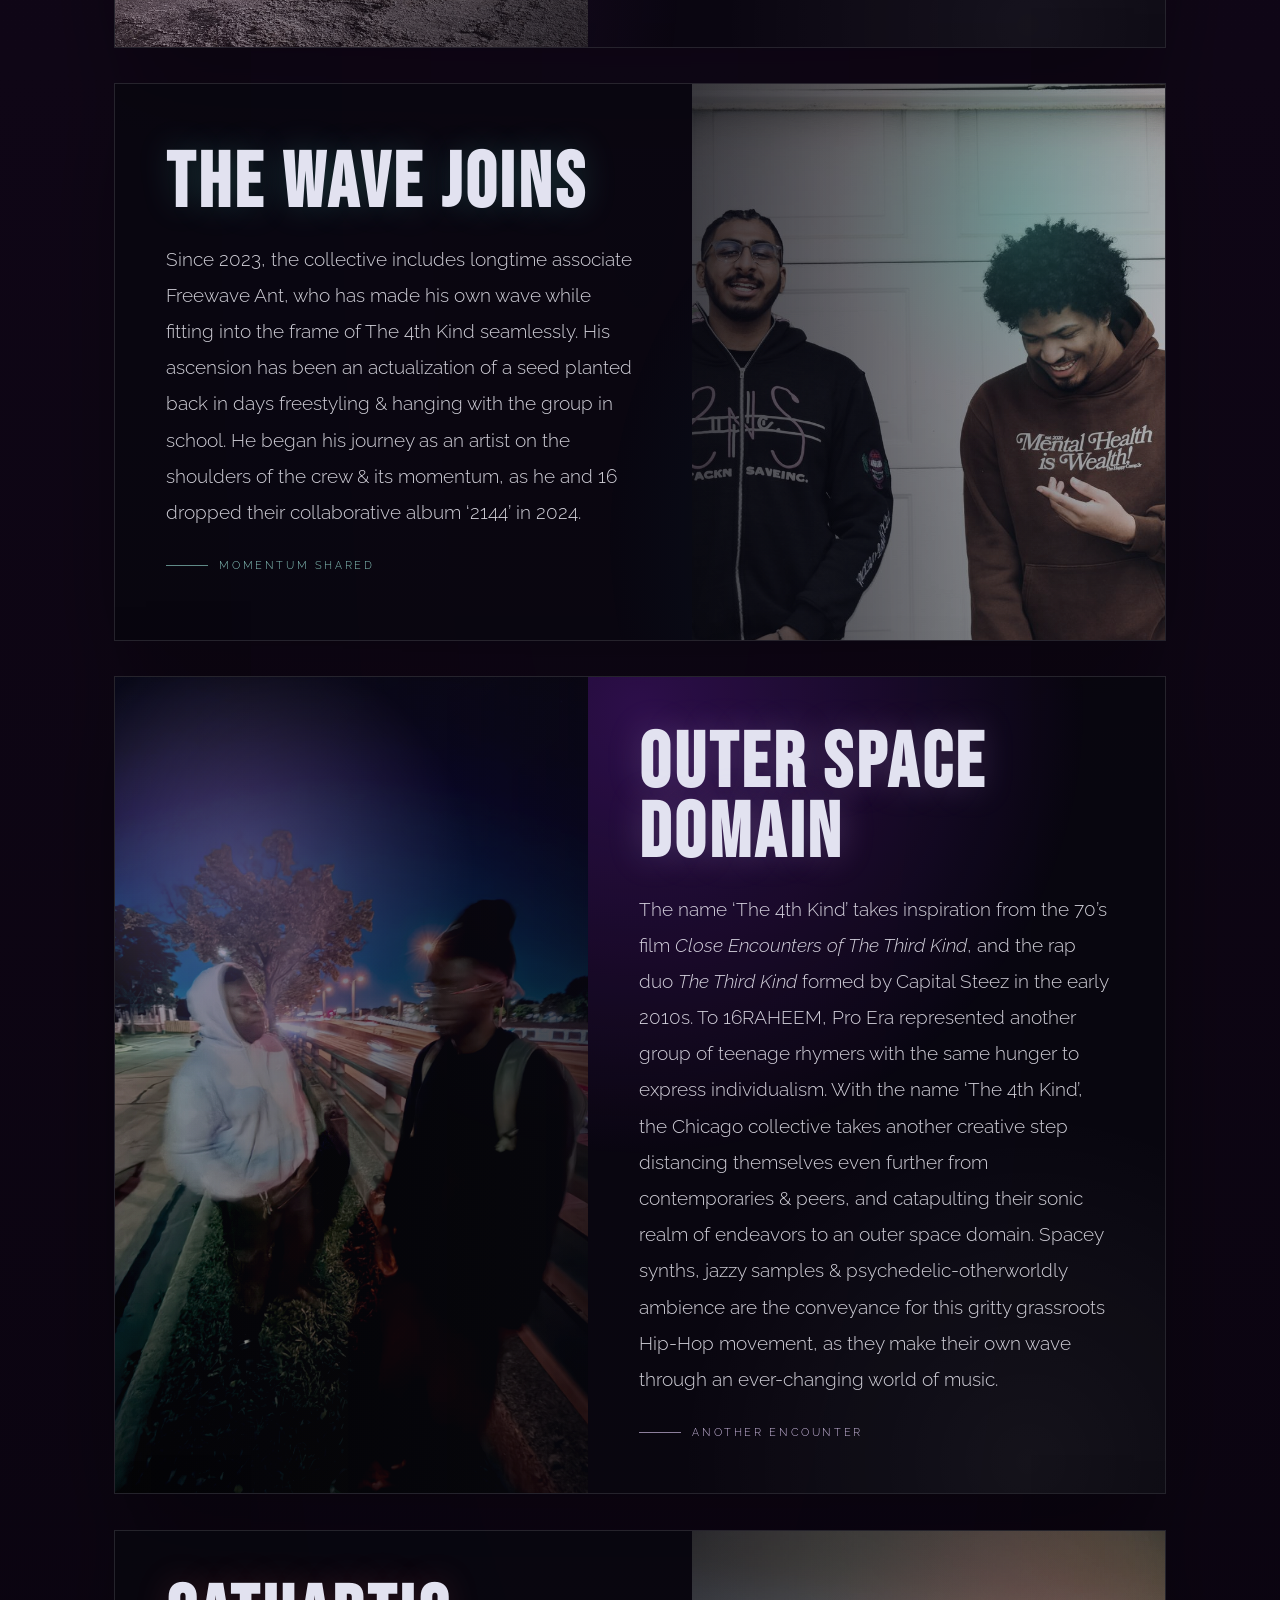
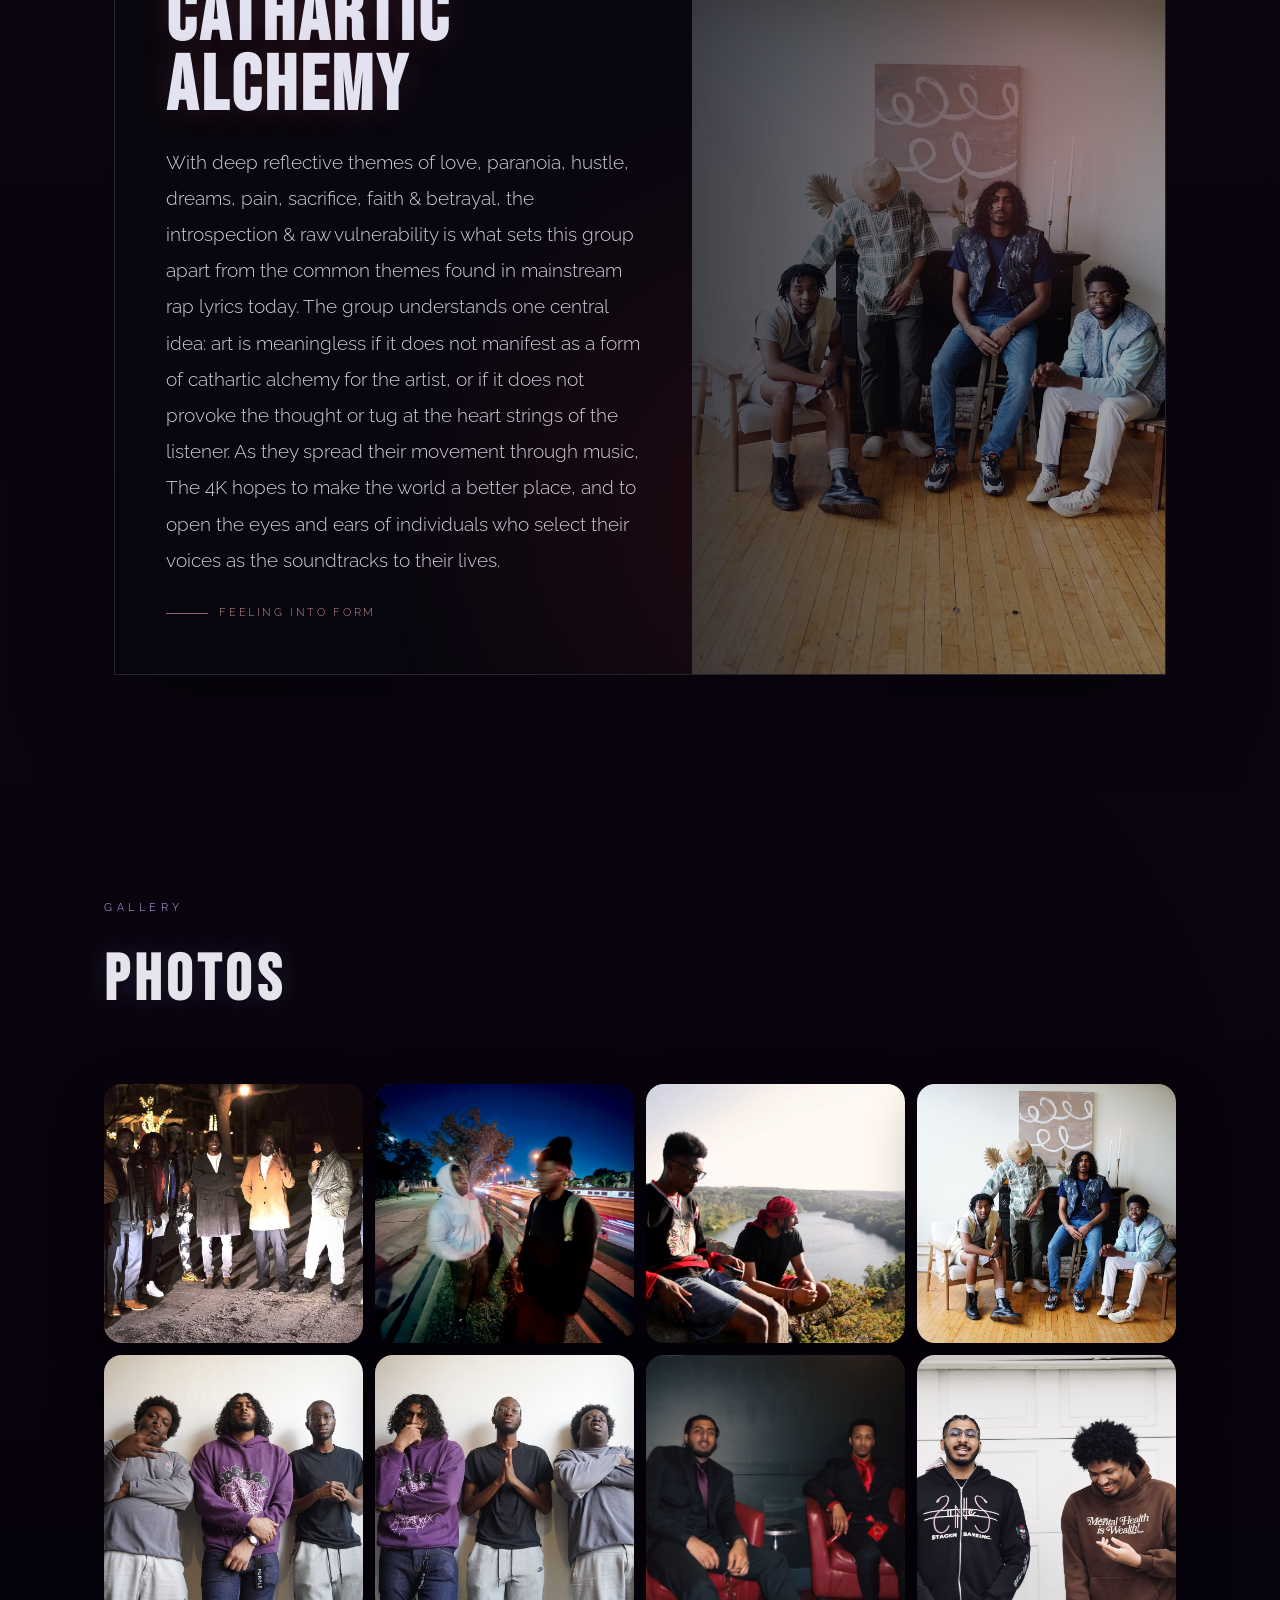
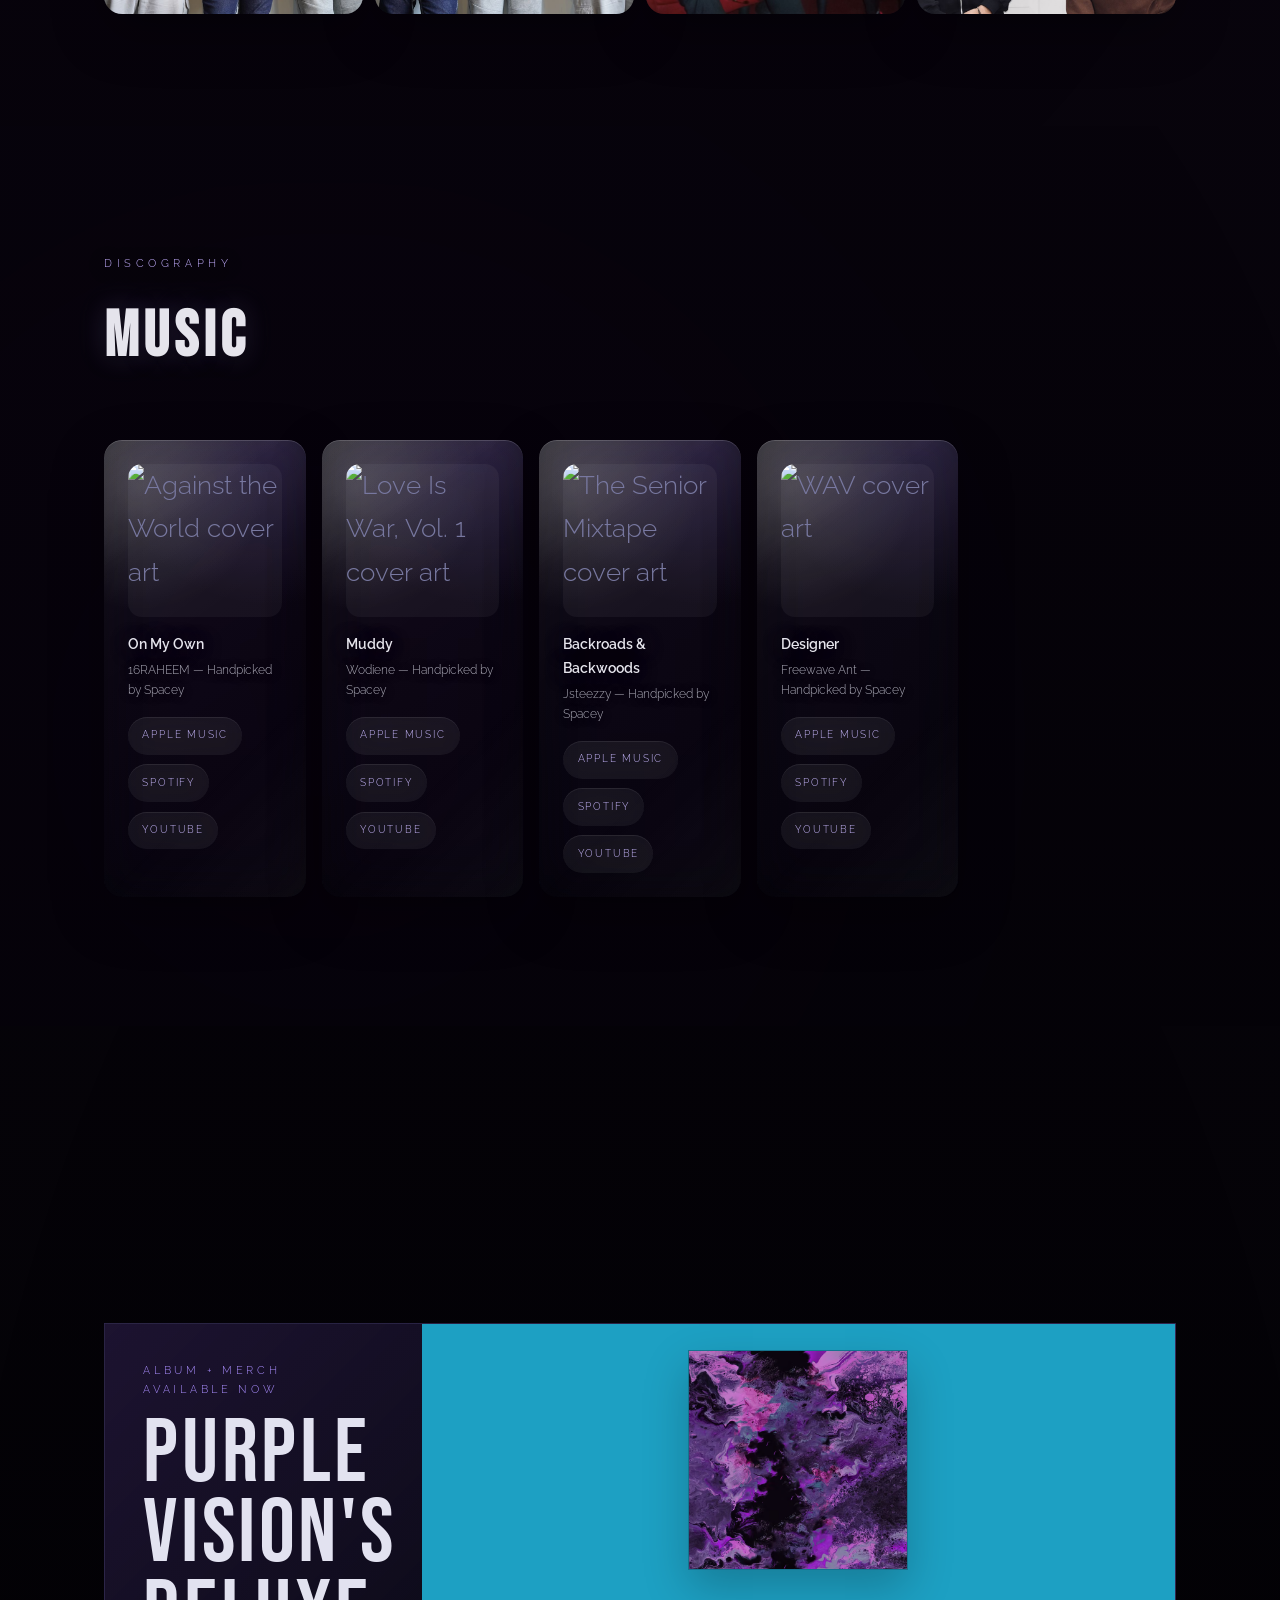
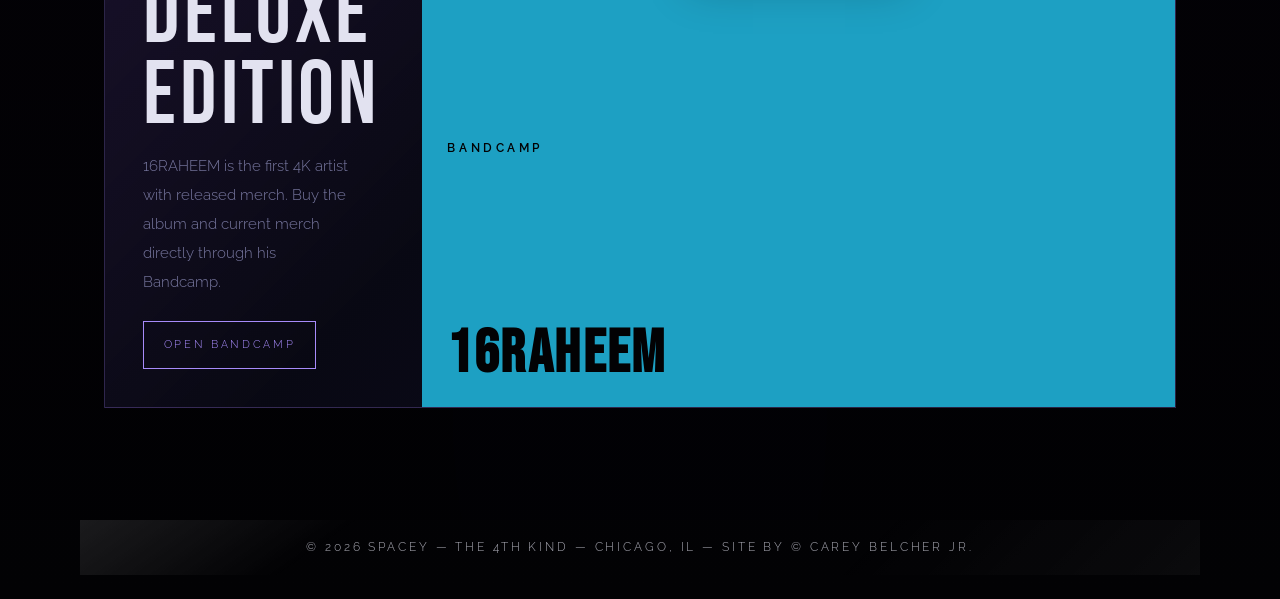
==== commit 66f89e58: "Replace hero logo bubble with title text" ====
--- a/index.html
+++ b/index.html
@@ -21,9 +21,6 @@
       --ring-opacity: 0.9;
       --logo-tint-shadow: rgba(110, 56, 204, 0.4);
       --logo-deep-shadow: rgba(18, 8, 44, 0.16);
-      --hero-logo-highlight: rgba(255,255,255,0.9);
-      --hero-logo-glow: rgba(131, 77, 222, 0.34);
-      --hero-logo-void: rgba(46, 18, 89, 0.32);
       --star-opacity: 0.26;
       --star-brightness: 0.82;
     }
@@ -151,32 +148,10 @@
     .hero-content { position: relative; z-index: 2; width: min(1240px, calc(100% - 8rem)); margin: 0 auto; display: grid; grid-template-columns: minmax(280px, 0.78fr) minmax(540px, 1.22fr); gap: clamp(2rem, 4vw, 3.5rem); align-items: center; }
     .hero-brand { display: flex; flex-direction: column; align-items: center; justify-content: center; text-align: center; }
     .hero-eyebrow { font-size: 0.7rem; letter-spacing: 0.45em; text-transform: uppercase; color: var(--accent); margin-bottom: 1.2rem; }
-    .hero-title { font-family: 'Bebas Neue', sans-serif; font-size: clamp(5rem, 15vw, 12rem); letter-spacing: 0.04em; line-height: 1; color: var(--text); margin-bottom: 0.75rem; text-shadow: 0 0 62px rgba(167,139,250,0.26); position: relative; animation: heroFloat 12s ease-in-out infinite; will-change: transform; }
+    .hero-title { font-family: 'Bebas Neue', sans-serif; font-size: clamp(3.8rem, 8vw, 7.2rem); letter-spacing: 0.04em; line-height: 0.92; color: var(--text); margin-bottom: 0.75rem; text-shadow: 0 0 62px rgba(167,139,250,0.26); position: relative; animation: heroFloat 12s ease-in-out infinite; will-change: transform; }
     .hero-title::before, .hero-title::after { content: attr(data-text); position: absolute; inset: 0; width: 100%; pointer-events: none; mix-blend-mode: screen; }
     .hero-title::before { color: #8b5cf6; transform: translate3d(0.025em,0,0); opacity: 0.16; animation: spectralDrift 9s ease-in-out infinite; }
     .hero-title::after { color: #d8b4fe; transform: translate3d(-0.025em,0,0); opacity: 0.12; animation: spectralDrift 10s ease-in-out infinite reverse; }
-    .logo-title { width: min(100%, 320px); margin-bottom: 1.1rem; font-size: 0; text-shadow: none; }
-    .logo-title::before, .logo-title::after { display: none; }
-    .hero-logo {
-      display: block;
-      width: 100%;
-      aspect-ratio: 1;
-      padding: 15%;
-      border-radius: 50%;
-      object-fit: contain;
-      mix-blend-mode: screen;
-      background:
-        radial-gradient(circle at 30% 26%, var(--hero-logo-highlight) 0 8%, rgba(255,255,255,0.18) 12%, transparent 28%),
-        radial-gradient(circle at 72% 76%, rgba(78,54,145,0.16) 0%, transparent 34%),
-        radial-gradient(circle at 50% 50%, rgba(255,255,255,0.12) 0%, var(--hero-logo-void) 52%, rgba(255,255,255,0.03) 100%);
-      border: 1px solid rgba(226,226,240,0.24);
-      box-shadow:
-        inset 0 0 34px rgba(255,255,255,0.12),
-        inset 0 -28px 48px rgba(34,14,65,0.34),
-        0 0 38px var(--hero-logo-glow),
-        0 0 90px rgba(42,24,83,0.16);
-      filter: drop-shadow(0 0 38px rgba(74,45,139,0.42)) drop-shadow(0 0 90px rgba(32,18,68,0.2));
-    }
     .sr-only { position: absolute; width: 1px; height: 1px; padding: 0; margin: -1px; overflow: hidden; clip: rect(0,0,0,0); white-space: nowrap; border: 0; }
     .hero-sub { font-size: 0.78rem; letter-spacing: 0.3em; text-transform: uppercase; color: rgba(226,226,240,0.6); margin: 1.6rem 0 1.25rem; }
     .hero-copy { max-width: 28rem; font-size: 0.98rem; color: rgba(226,226,240,0.72); line-height: 1.9; margin-bottom: 2.2rem; }
@@ -622,7 +597,6 @@
       .nav-links { gap: 0.85rem; flex-wrap: wrap; justify-content: flex-end; }
       .nav-links a { font-size: 0.64rem; letter-spacing: 0.14em; }
       .nav-logo { font-size: 1rem; }
-      .logo-title { width: min(72vw, 300px); }
       .hero-iphone-video { width: min(62vw, 220px); }
       .hero-videos,
       .hero-members-grid { grid-template-columns: 1fr; }
@@ -654,10 +628,7 @@
     <div class="hero-content">
       <div class="hero-brand">
         <p class="hero-eyebrow">Chicago, IL</p>
-        <h1 class="hero-title logo-title" data-text="The 4th Kind">
-          <img class="hero-logo" src="images/logo/the-4th-kind-logo-v2.jpg" alt="The 4th Kind logo">
-          <span class="sr-only">The 4th Kind</span>
-        </h1>
+        <h1 class="hero-title" data-text="The 4th Kind">The 4th Kind</h1>
         <p class="hero-video-label">PURPLE HEART</p>
         <div class="hero-iphone-video">
           <div class="iphone-device">
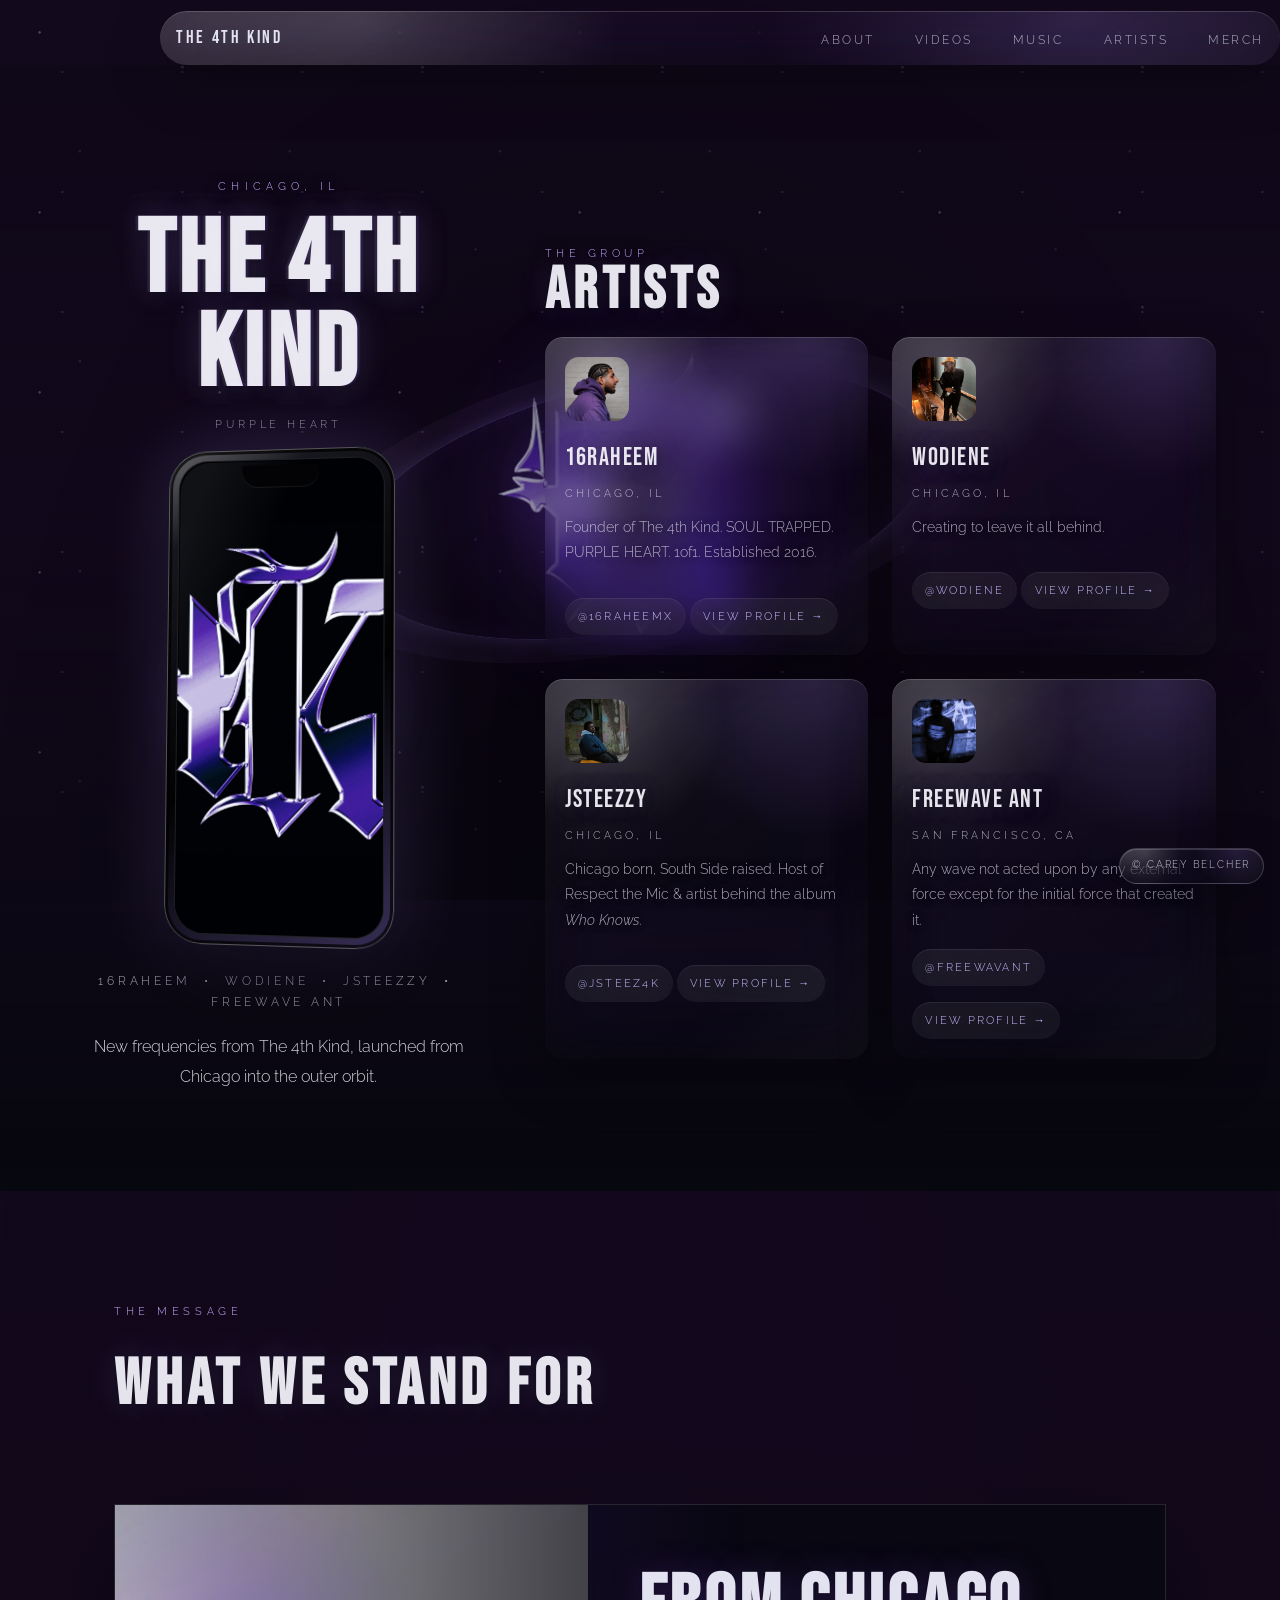
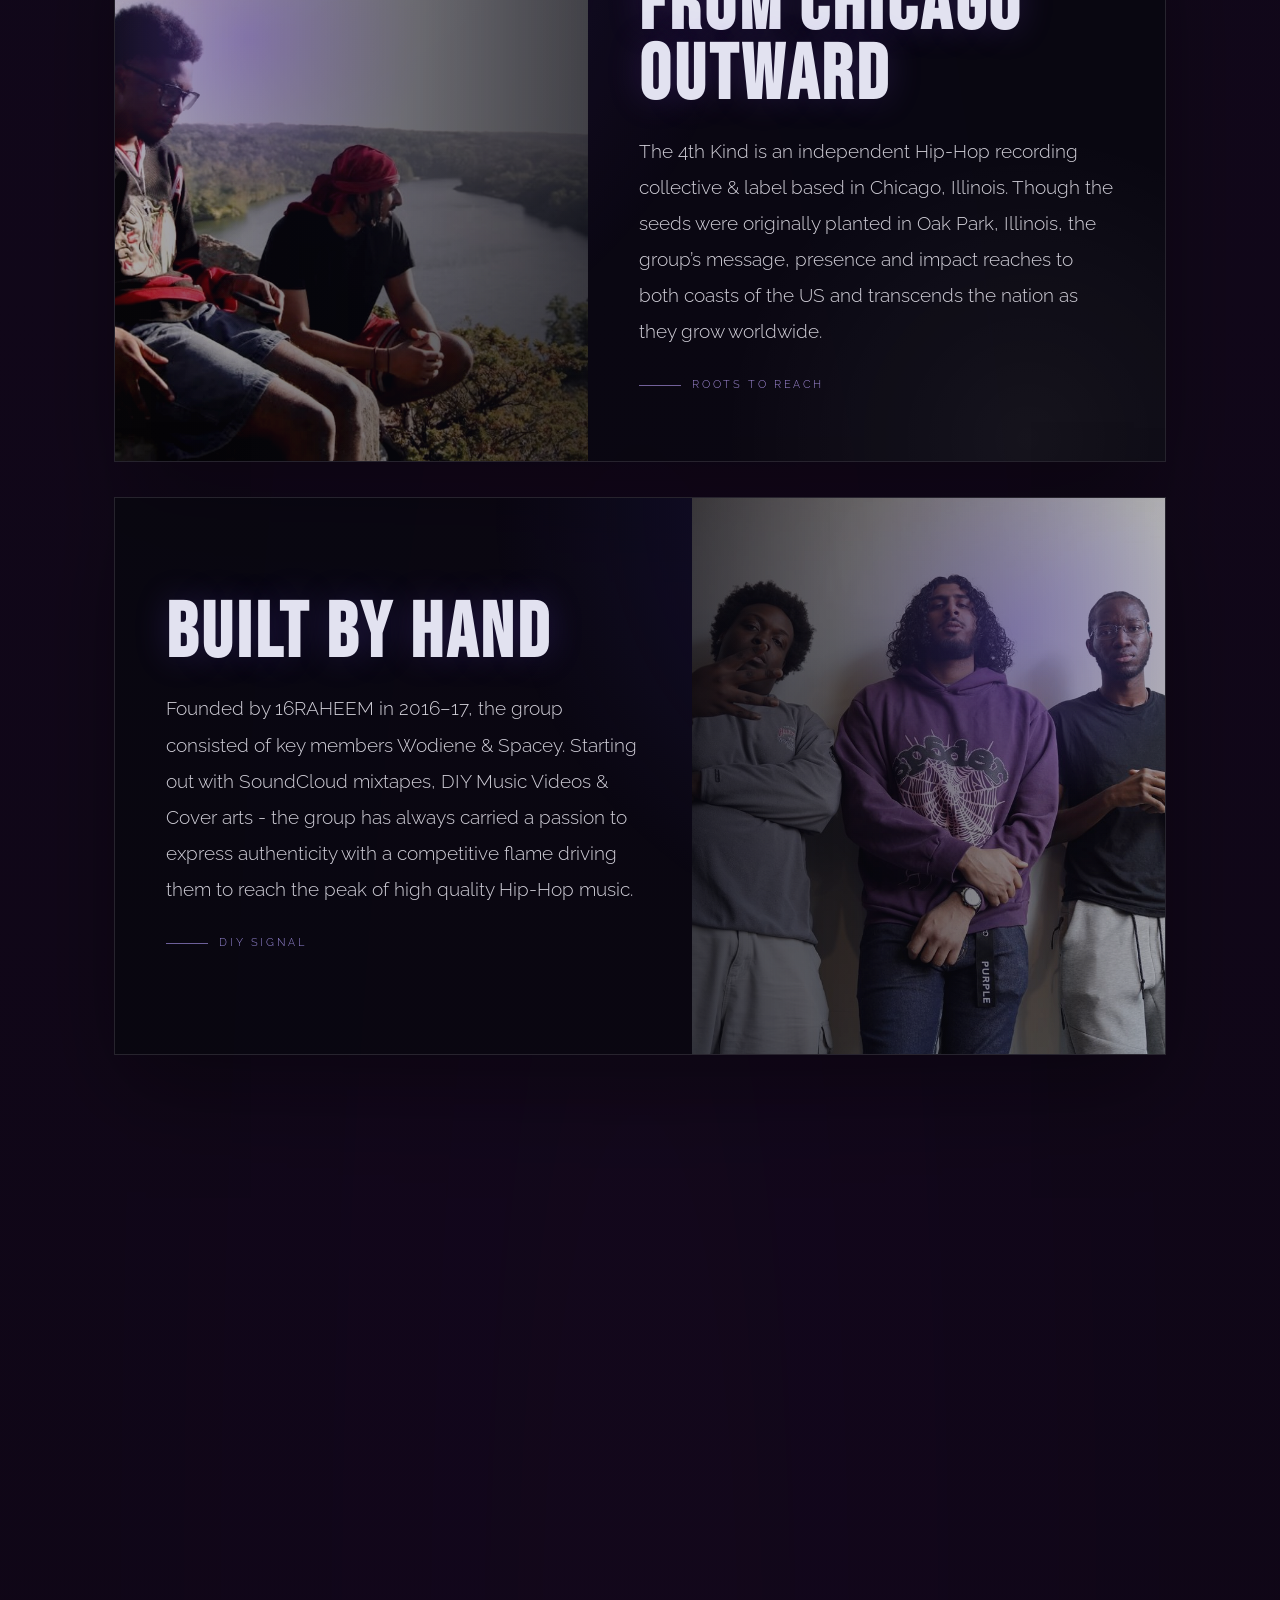
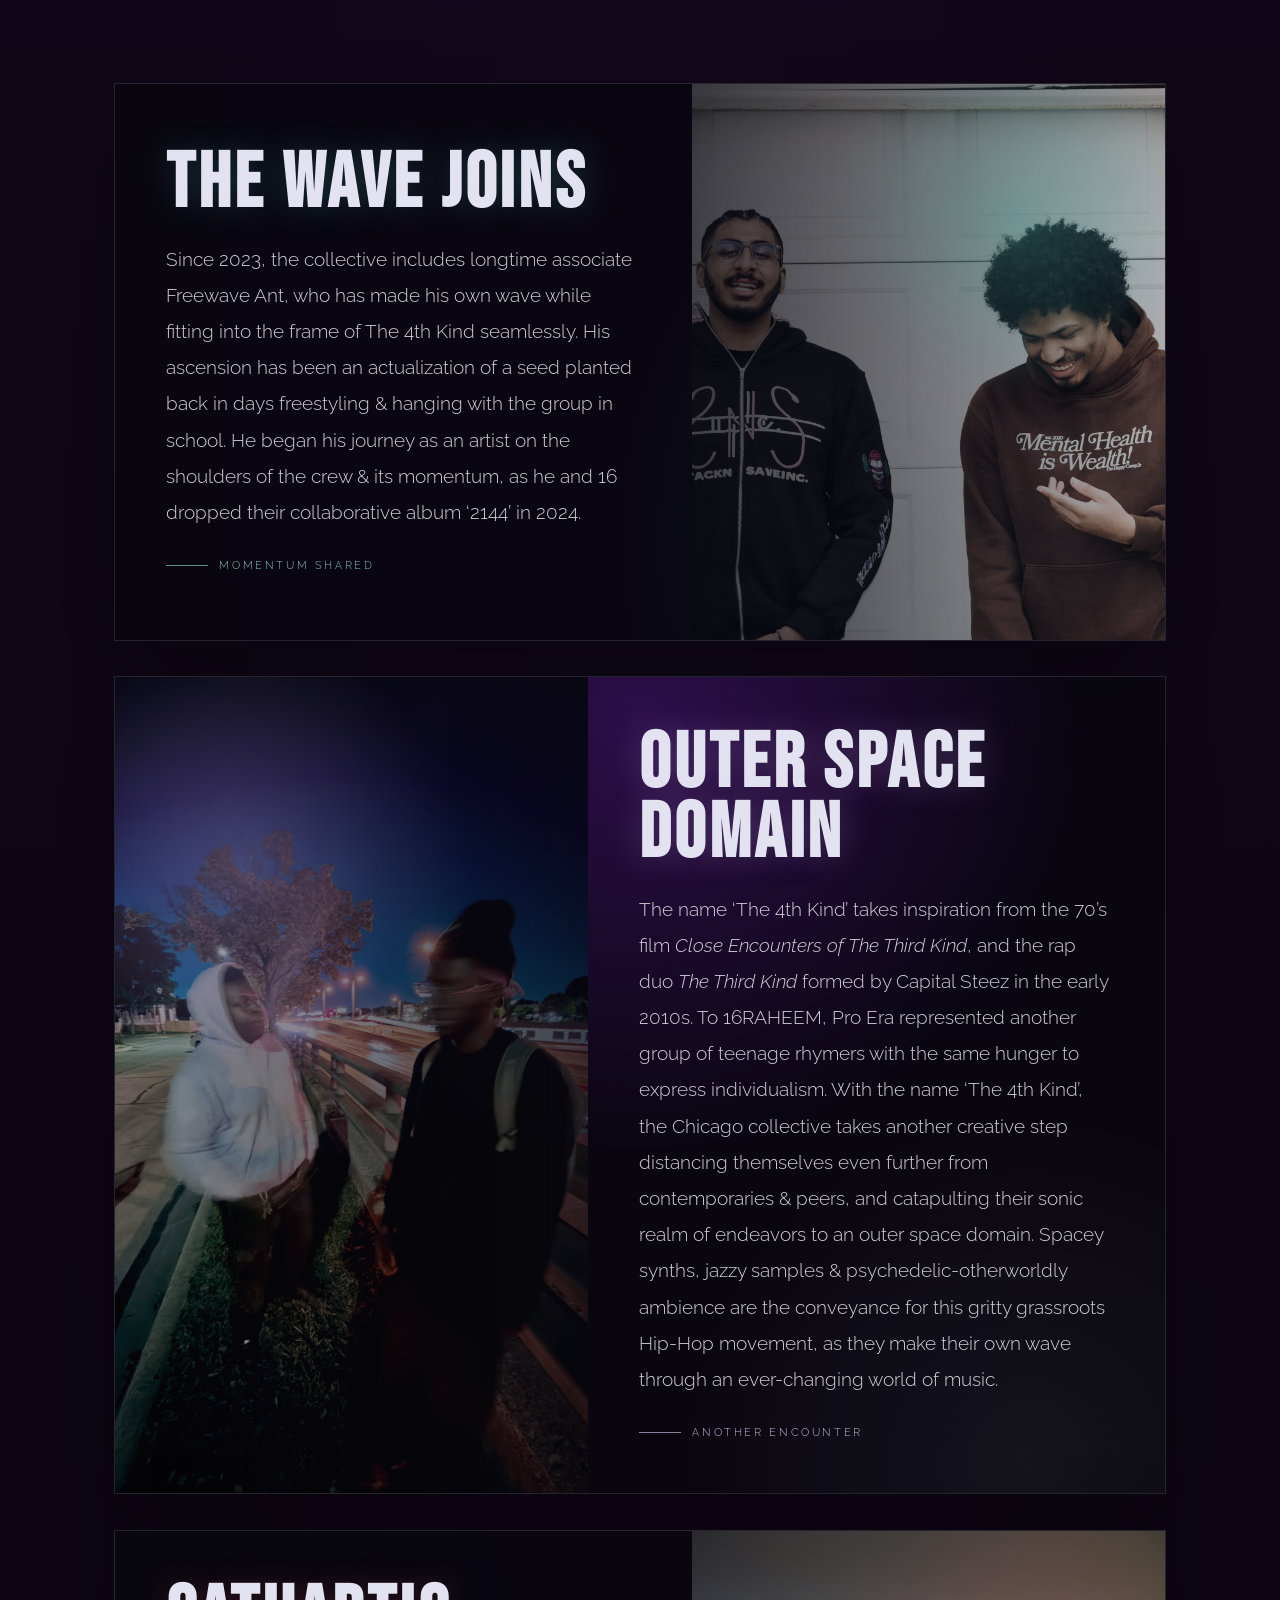
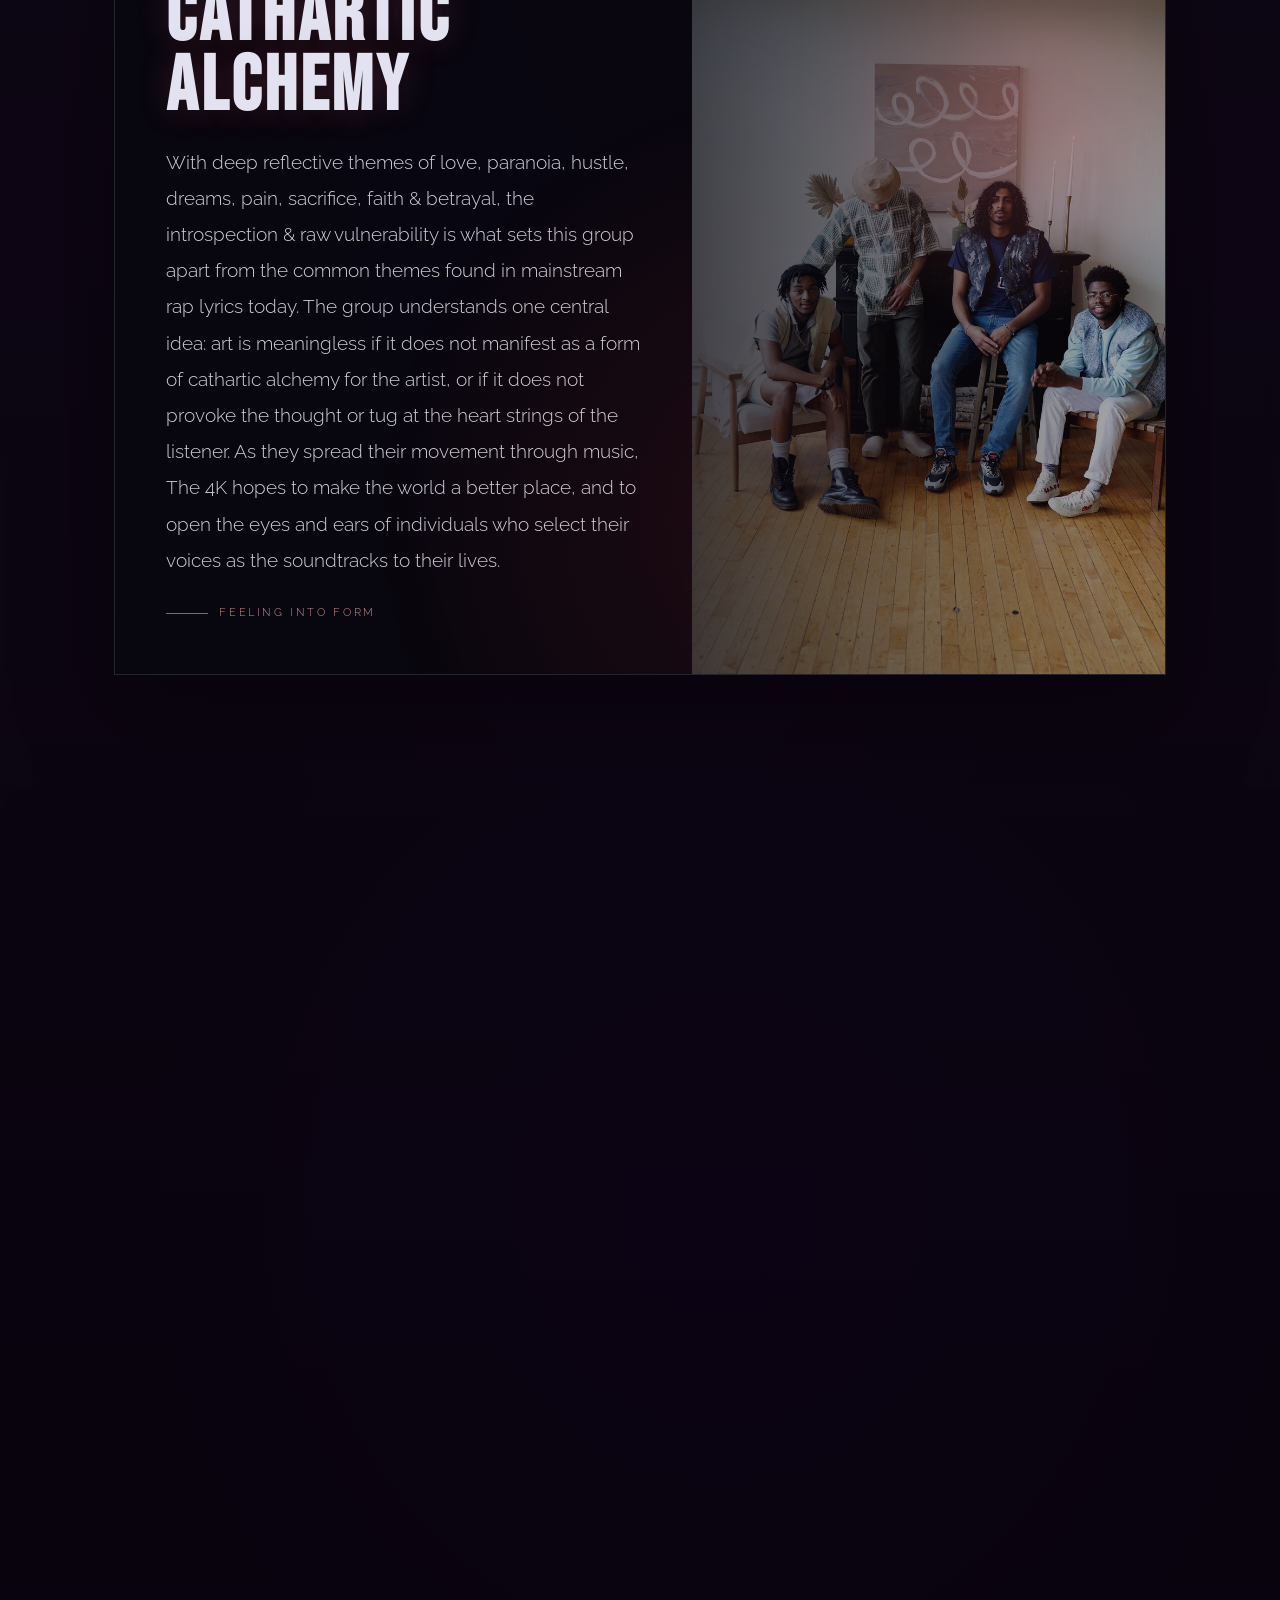
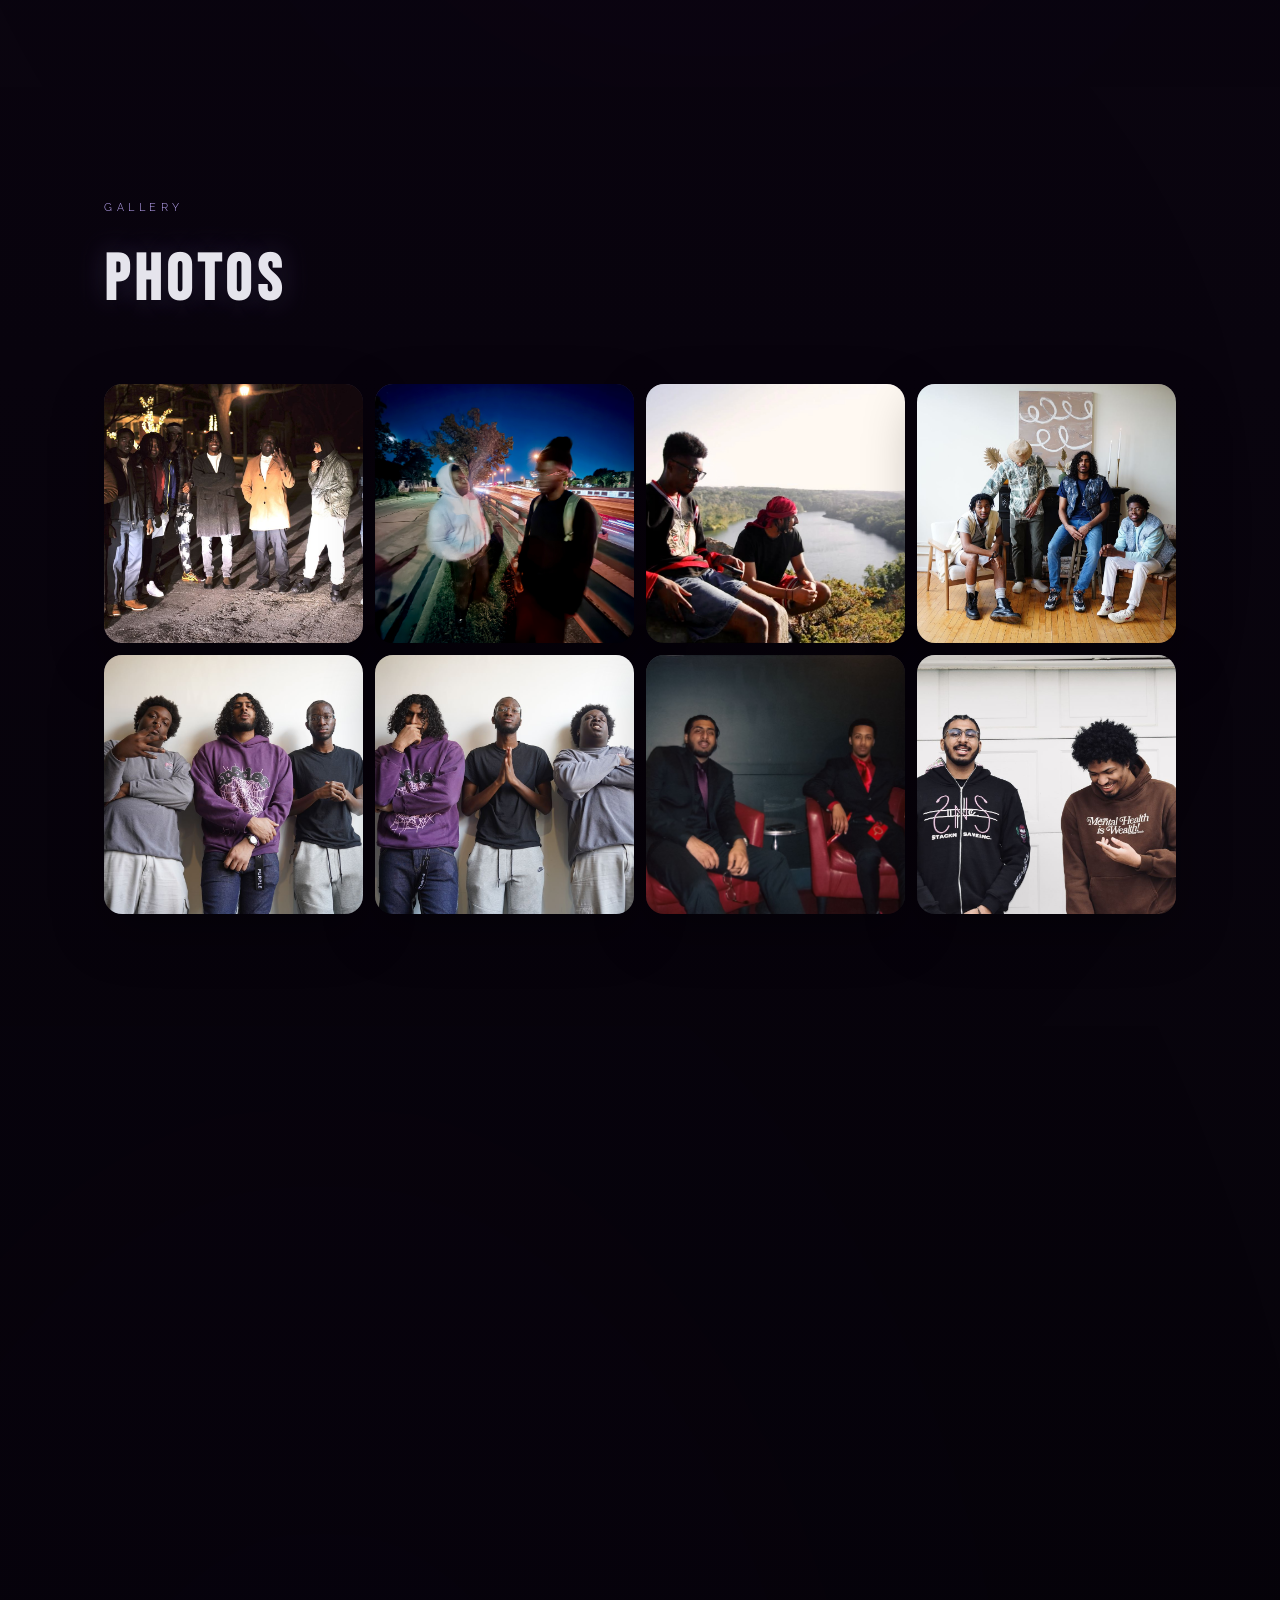
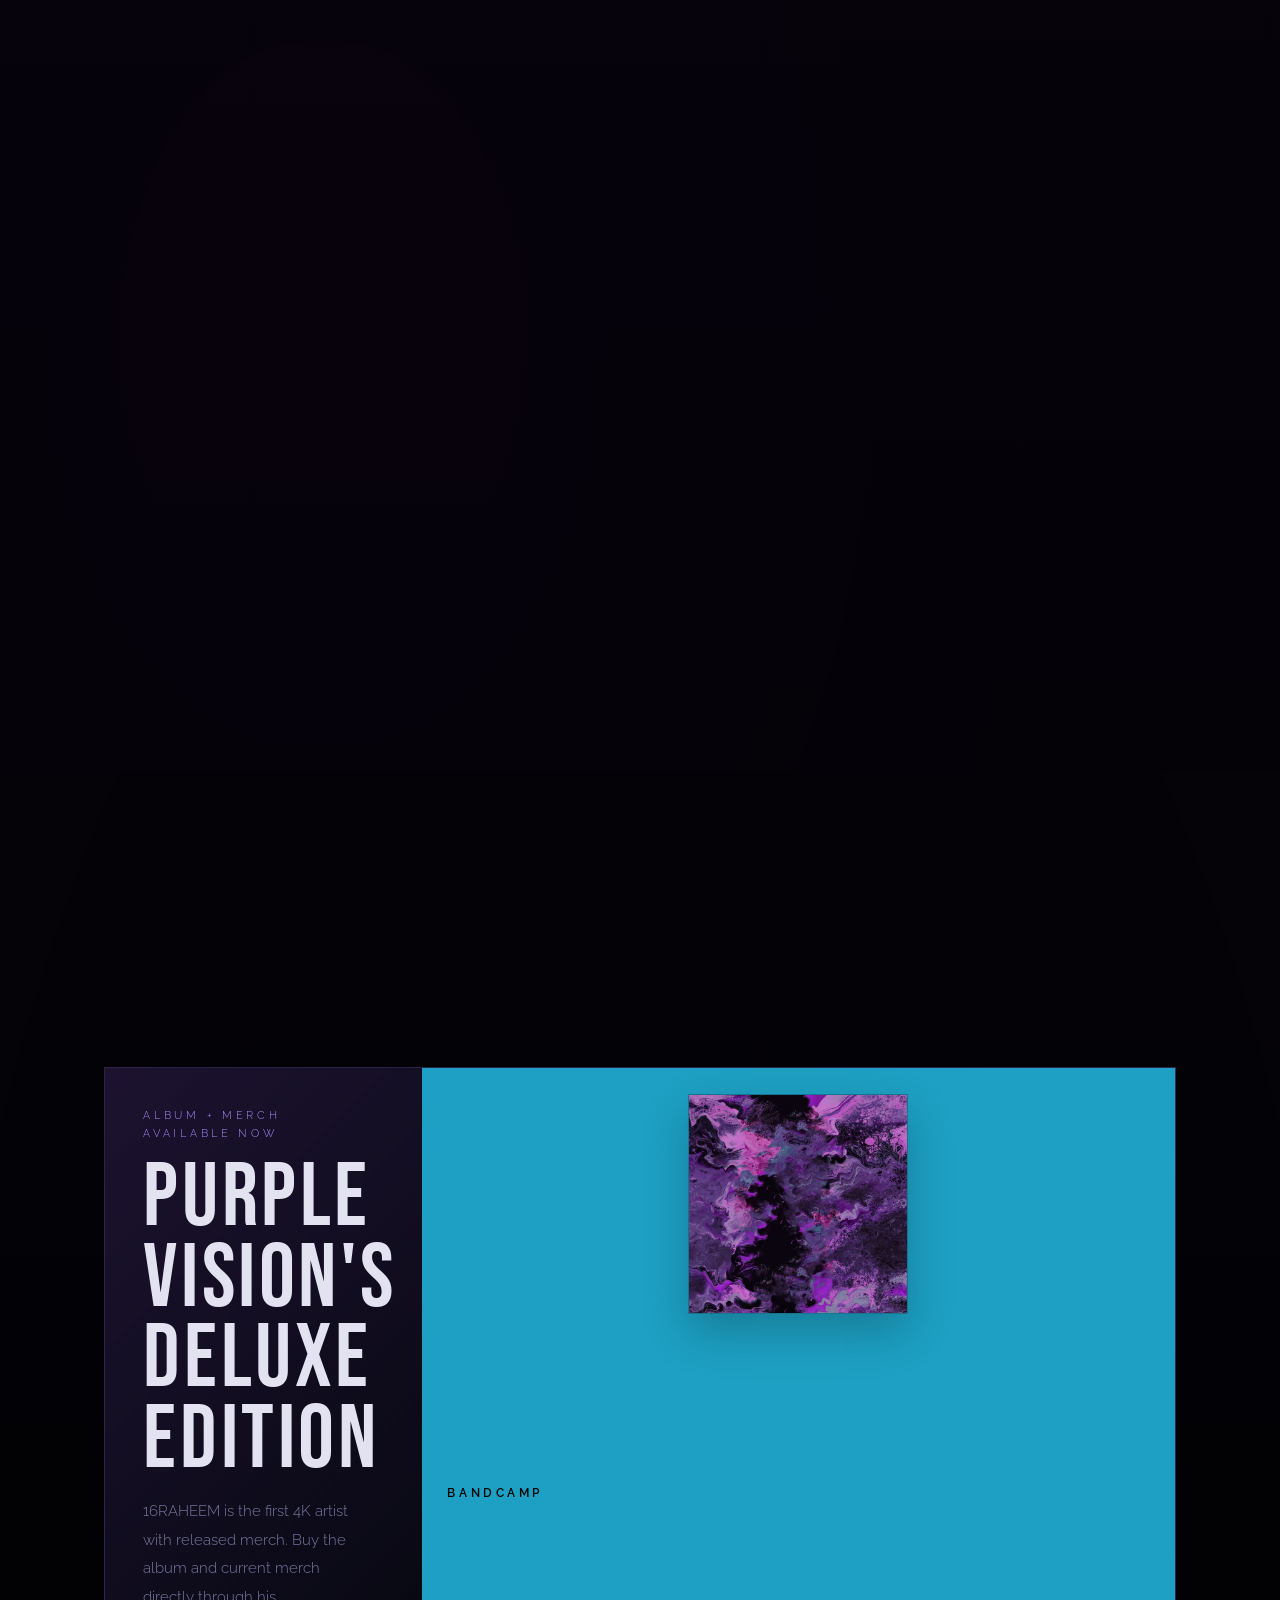
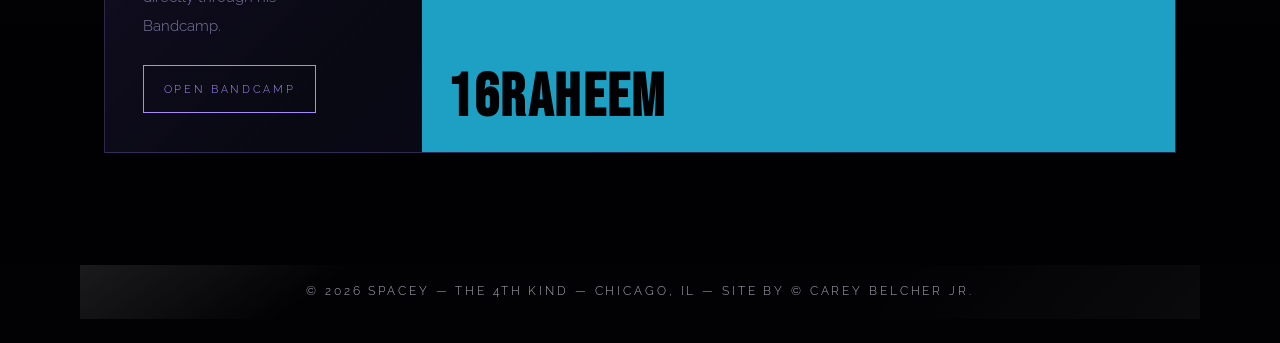
==== commit f14df982: "Add WebGL background, video section, and audio player - cosmos-gl.js: Three.js GPU-rendered starfiel" ====
--- a/index.html
+++ b/index.html
@@ -6,6 +6,8 @@
   <title>The 4th Kind</title>
   <link rel="preconnect" href="https://fonts.googleapis.com">
   <link href="https://fonts.googleapis.com/css2?family=Bebas+Neue&family=Raleway:wght@300;400;600&display=swap" rel="stylesheet">
+  <script src="https://cdn.jsdelivr.net/npm/three@0.168.0/build/three.min.js" defer></script>
+  <script src="cosmos-gl.js" defer></script>
   <style>
     *, *::before, *::after { box-sizing: border-box; margin: 0; padding: 0; }
     :root {
@@ -53,12 +55,12 @@
       opacity: 0;
       transition: opacity 0.8s ease;
       background:
-        radial-gradient(circle at 22% 18%, rgba(233,213,255,calc(0.9 * var(--star-opacity))) 0 1px, transparent 1.5px),
-        radial-gradient(circle at 76% 28%, rgba(196,181,253,calc(0.72 * var(--star-opacity))) 0 1px, transparent 1.8px),
-        radial-gradient(circle at 38% 72%, rgba(196,114,244,calc(0.48 * var(--star-opacity))) 0 1px, transparent 1.7px),
-        radial-gradient(circle at 64% 86%, rgba(162,118,236,calc(0.44 * var(--star-opacity))) 0 1px, transparent 1.6px),
-        radial-gradient(ellipse at 50% 48%, rgba(126,34,206,calc(0.32 * var(--starfield-strength))) 0%, rgba(91,33,182,calc(0.14 * var(--starfield-strength))) 28%, transparent 64%);
-      background-size: 180px 180px, 240px 240px, 210px 210px, 290px 290px, 100% 100%;
+        radial-gradient(circle at 22% 18%, rgba(233,213,255,0.28) 0 1px, transparent 1.5px),
+        radial-gradient(circle at 76% 28%, rgba(196,181,253,0.22) 0 1px, transparent 1.8px),
+        radial-gradient(circle at 38% 72%, rgba(196,114,244,0.18) 0 1px, transparent 1.7px),
+        radial-gradient(circle at 64% 86%, rgba(162,118,236,0.16) 0 1px, transparent 1.6px),
+        radial-gradient(circle at 52% 60%, rgba(167,139,250,0.20) 0 1px, transparent 1.4px);
+      background-size: 180px 180px, 240px 240px, 210px 210px, 290px 290px, 120px 120px;
     }
     body.atmosphere-ready #atmosphere {
       opacity: 1;
@@ -86,11 +88,12 @@
       top: 56%;
       width: clamp(300px, 46vw, 680px);
       aspect-ratio: 1;
-      border: 1px solid rgba(167,139,250,0.1);
+      border: 1px solid rgba(167,139,250,0.38);
       border-radius: 50%;
       box-shadow:
-        0 0 0 4vw rgba(167,139,250,0.018),
-        inset 0 0 48px rgba(93,53,179,0.04);
+        0 0 0 4vw rgba(167,139,250,0.05),
+        0 0 28px 4px rgba(167,139,250,0.18),
+        inset 0 0 48px rgba(93,53,179,0.12);
       opacity: var(--ring-opacity);
       transform: translate3d(-50%, -50%, 0) rotate(-12deg) scaleY(0.42);
       animation: galaxyTilt 34s linear infinite;
@@ -562,6 +565,46 @@
       100% { transform: translate3d(-50%, -50%, 0) rotate(344deg) scaleY(0.42); }
     }
 
+    /* ─── Audio Player ─── */
+    .player-wrap { margin-top: 2.8rem; }
+    .player-sublabel { font-size: 0.62rem; letter-spacing: 0.42em; text-transform: uppercase; color: var(--accent); margin-bottom: 1.1rem; }
+    .site-player { border: 1px solid var(--border); overflow: hidden; }
+    .sp-now-playing { display: flex; align-items: center; gap: 1.2rem; padding: 1.2rem 1.4rem; border-bottom: 1px solid var(--border); min-height: 82px; }
+    .sp-art { width: 52px; height: 52px; border-radius: 5px; object-fit: cover; flex-shrink: 0; background: var(--bg3); }
+    .sp-info { flex: 1; min-width: 0; }
+    .sp-title { font-size: 0.92rem; font-weight: 600; color: var(--text); white-space: nowrap; overflow: hidden; text-overflow: ellipsis; margin-bottom: 0.15rem; }
+    .sp-artist { font-size: 0.66rem; color: var(--muted); letter-spacing: 0.18em; text-transform: uppercase; }
+    .sp-badge { font-size: 0.56rem; letter-spacing: 0.2em; text-transform: uppercase; color: rgba(167,139,250,0.55); border: 1px solid rgba(167,139,250,0.18); padding: 0.2rem 0.5rem; flex-shrink: 0; white-space: nowrap; }
+    .sp-progress-wrap { padding: 0.9rem 1.4rem 0; }
+    .sp-bar-track { height: 2px; background: rgba(167,139,250,0.12); cursor: pointer; position: relative; border-radius: 2px; }
+    .sp-bar-fill { height: 100%; background: var(--accent); border-radius: 2px; width: 0%; pointer-events: none; transition: width 0.1s linear; }
+    .sp-times { display: flex; justify-content: space-between; font-size: 0.6rem; color: var(--muted); padding: 0.3rem 0 0.8rem; font-variant-numeric: tabular-nums; }
+    .sp-controls { display: flex; align-items: center; gap: 0.6rem; padding: 0 1.4rem 1.2rem; }
+    .sp-btn { background: transparent; border: 1px solid var(--border); color: var(--muted); padding: 0.5rem 0.9rem; font-size: 0.65rem; letter-spacing: 0.16em; text-transform: uppercase; cursor: pointer; font-family: inherit; transition: border-color 0.2s, color 0.2s; }
+    .sp-btn:hover { border-color: rgba(167,139,250,0.4); color: var(--text); }
+    .sp-btn.sp-play { color: var(--accent); border-color: rgba(167,139,250,0.3); }
+    .sp-btn.sp-play.playing { background: rgba(167,139,250,0.1); }
+    .sp-vol { display: flex; align-items: center; gap: 0.5rem; margin-left: auto; font-size: 0.6rem; color: var(--muted); letter-spacing: 0.1em; }
+    .sp-vol input[type=range] { -webkit-appearance: none; appearance: none; width: 68px; height: 2px; background: rgba(167,139,250,0.18); outline: none; cursor: pointer; }
+    .sp-vol input[type=range]::-webkit-slider-thumb { -webkit-appearance: none; width: 9px; height: 9px; border-radius: 50%; background: var(--accent); }
+    .sp-track-list { border-top: 1px solid var(--border); }
+    .sp-track-row { display: flex; align-items: center; gap: 0.9rem; padding: 0.72rem 1.4rem; border-bottom: 1px solid rgba(167,139,250,0.055); cursor: pointer; transition: background 0.2s; }
+    .sp-track-row:last-child { border-bottom: 0; }
+    .sp-track-row:hover { background: rgba(167,139,250,0.06); }
+    .sp-track-row.active { background: rgba(167,139,250,0.1); }
+    .sp-row-num { font-size: 0.62rem; color: var(--muted); width: 18px; text-align: right; flex-shrink: 0; }
+    .sp-track-row.active .sp-row-num { color: var(--accent); }
+    .sp-row-art { width: 34px; height: 34px; border-radius: 4px; object-fit: cover; flex-shrink: 0; background: var(--bg3); }
+    .sp-row-info { flex: 1; min-width: 0; }
+    .sp-row-title { font-size: 0.78rem; color: var(--text); white-space: nowrap; overflow: hidden; text-overflow: ellipsis; }
+    .sp-track-row.active .sp-row-title { color: var(--accent); }
+    .sp-row-meta { font-size: 0.62rem; color: var(--muted); margin-top: 0.08rem; }
+    .sp-row-dur { font-size: 0.62rem; color: var(--muted); flex-shrink: 0; font-variant-numeric: tabular-nums; min-width: 2.8em; text-align: right; }
+    .sp-no-preview { padding: 0.6rem 1.4rem 1rem; font-size: 0.65rem; color: var(--muted); letter-spacing: 0.16em; text-transform: uppercase; }
+
+    /* ─── Video Section ─── */
+    .video-feature-inner { max-width: 1200px; }
+
     @media (prefers-reduced-motion: reduce) {
       html { scroll-behavior: auto; }
       .hero-title, .hero-title::before, .hero-title::after, #atmosphere::before, #atmosphere::after { animation: none; }
@@ -617,6 +660,7 @@
     <a href="#hero" class="nav-logo"><span>The 4th Kind</span></a>
     <ul class="nav-links">
       <li><a href="#about">About</a></li>
+      <li><a href="#videos">Videos</a></li>
       <li><a href="#music">Music</a></li>
       <li><a href="#members">Artists</a></li>
       <li><a href="#merch">Merch</a></li>
@@ -756,6 +800,61 @@
             <span class="manifesto-cue">Feeling into form</span>
           </div>
         </article>
+      </div>
+    </div>
+  </section>
+
+  <section id="videos" class="depth-section">
+    <div class="depth-bg" style="background:radial-gradient(ellipse at 55% 50%, rgba(54,20,92,0.48) 0%, rgba(18,8,30,0.1) 54%, transparent 72%);"></div>
+    <div class="section-inner video-feature-inner">
+      <p class="section-label reveal">Watch</p>
+      <h2 class="section-title reveal">Videos</h2>
+      <div class="video-showcase-grid">
+        <div class="video-showcase raheem reveal">
+          <div class="video-frame">
+            <iframe
+              src="https://www.youtube-nocookie.com/embed/uOozsMoSK88?rel=0&modestbranding=1"
+              title="16RAHEEM — Courtesy of The 4th Kind"
+              loading="lazy"
+              allow="accelerometer; autoplay; clipboard-write; encrypted-media; gyroscope; picture-in-picture"
+              allowfullscreen
+            ></iframe>
+          </div>
+          <div class="video-meta">
+            <span>16RAHEEM</span>
+            <span class="video-title">Courtesy of The 4th Kind</span>
+          </div>
+        </div>
+        <div class="video-showcase wodiene reveal">
+          <div class="video-frame">
+            <iframe
+              src="https://www.youtube-nocookie.com/embed/3Q0Y_0XSUMg?rel=0&modestbranding=1"
+              title="Wodiene — Courtesy of The 4th Kind"
+              loading="lazy"
+              allow="accelerometer; autoplay; clipboard-write; encrypted-media; gyroscope; picture-in-picture"
+              allowfullscreen
+            ></iframe>
+          </div>
+          <div class="video-meta">
+            <span>Wodiene</span>
+            <span class="video-title">Courtesy of The 4th Kind</span>
+          </div>
+        </div>
+        <div class="video-showcase jsteezzy reveal">
+          <div class="video-frame">
+            <iframe
+              src="https://www.youtube-nocookie.com/embed/Bb1gmTO3094?rel=0&modestbranding=1"
+              title="Jsteezzy — Courtesy of The 4th Kind"
+              loading="lazy"
+              allow="accelerometer; autoplay; clipboard-write; encrypted-media; gyroscope; picture-in-picture"
+              allowfullscreen
+            ></iframe>
+          </div>
+          <div class="video-meta">
+            <span>Jsteezzy</span>
+            <span class="video-title">Courtesy of The 4th Kind</span>
+          </div>
+        </div>
       </div>
     </div>
   </section>
@@ -784,45 +883,69 @@
       <p class="section-label reveal">Discography</p>
       <h2 class="section-title reveal">Music</h2>
       <div class="music-grid reveal-grid">
-        <div class="track-card">
+        <div class="track-card" data-sp-idx="0">
           <div class="track-thumb"><img src="https://is1-ssl.mzstatic.com/image/thumb/Music116/v4/d9/02/02/d9020241-cd97-b21d-006b-720cc491f1d0/artwork.jpg/600x600bf-60.jpg" alt="Against the World cover art"></div>
           <div class="track-title">On My Own</div>
           <div class="track-meta">16RAHEEM &mdash; Handpicked by Spacey</div>
           <div class="track-links">
             <a class="track-link" href="https://music.apple.com/us/album/on-my-own/1688552488?i=1688552498" target="_blank" rel="noopener noreferrer">Apple Music</a>
             <a class="track-link" href="https://open.spotify.com/search/16RAHEEM%20On%20My%20Own" target="_blank" rel="noopener noreferrer">Spotify</a>
-            <a class="track-link" href="https://www.youtube.com/results?search_query=16RAHEEM+On+My+Own" target="_blank" rel="noopener noreferrer">YouTube</a>
           </div>
         </div>
-        <div class="track-card">
+        <div class="track-card" data-sp-idx="1">
           <div class="track-thumb"><img src="https://is1-ssl.mzstatic.com/image/thumb/Music221/v4/43/8d/dd/438dddc6-8b87-21cf-7c80-c891bd543851/artwork.jpg/600x600bf-60.jpg" alt="Love Is War, Vol. 1 cover art"></div>
           <div class="track-title">Muddy</div>
           <div class="track-meta">Wodiene &mdash; Handpicked by Spacey</div>
           <div class="track-links">
             <a class="track-link" href="https://music.apple.com/us/album/muddy/1834980295?i=1834980300" target="_blank" rel="noopener noreferrer">Apple Music</a>
             <a class="track-link" href="https://open.spotify.com/search/Wodiene%20Muddy" target="_blank" rel="noopener noreferrer">Spotify</a>
-            <a class="track-link" href="https://www.youtube.com/results?search_query=Wodiene+Muddy" target="_blank" rel="noopener noreferrer">YouTube</a>
           </div>
         </div>
-        <div class="track-card">
+        <div class="track-card" data-sp-idx="2">
           <div class="track-thumb"><img src="https://is1-ssl.mzstatic.com/image/thumb/Music112/v4/b2/22/18/b2221810-f9b7-fec6-8f10-3e1989df60d1/artwork.jpg/600x600bf-60.jpg" alt="The Senior Mixtape cover art"></div>
           <div class="track-title">Backroads &amp; Backwoods</div>
           <div class="track-meta">Jsteezzy &mdash; Handpicked by Spacey</div>
           <div class="track-links">
             <a class="track-link" href="https://music.apple.com/us/album/backroads-backwoods/1645222719?i=1645223207" target="_blank" rel="noopener noreferrer">Apple Music</a>
             <a class="track-link" href="https://open.spotify.com/search/Jsteezzy%20Backroads%20%26%20Backwoods" target="_blank" rel="noopener noreferrer">Spotify</a>
-            <a class="track-link" href="https://www.youtube.com/results?search_query=Jsteezzy+Backroads+and+Backwoods" target="_blank" rel="noopener noreferrer">YouTube</a>
           </div>
         </div>
-        <div class="track-card">
+        <div class="track-card" data-sp-idx="3">
           <div class="track-thumb"><img src="https://is1-ssl.mzstatic.com/image/thumb/Music211/v4/43/f0/2c/43f02c23-ee62-662e-1164-8181d8d4087c/artwork.jpg/600x600bf-60.jpg" alt="WAV cover art"></div>
           <div class="track-title">Designer</div>
           <div class="track-meta">Freewave Ant &mdash; Handpicked by Spacey</div>
           <div class="track-links">
             <a class="track-link" href="https://music.apple.com/us/album/designer/1876860372?i=1876860390" target="_blank" rel="noopener noreferrer">Apple Music</a>
             <a class="track-link" href="https://open.spotify.com/search/Freewave%20Ant%20Designer" target="_blank" rel="noopener noreferrer">Spotify</a>
-            <a class="track-link" href="https://www.youtube.com/results?search_query=Freewave+Ant+Designer" target="_blank" rel="noopener noreferrer">YouTube</a>
-          </div>
+          </div>
+        </div>
+      </div>
+
+      <!-- ─── In-page audio player ─── -->
+      <div class="player-wrap reveal">
+        <p class="player-sublabel">Preview</p>
+        <div class="site-player" id="sitePlayer">
+          <div class="sp-now-playing">
+            <img class="sp-art" id="spArt" src="" alt="">
+            <div class="sp-info">
+              <div class="sp-title" id="spTitle">Select a track below</div>
+              <div class="sp-artist" id="spArtist">&mdash;</div>
+            </div>
+            <span class="sp-badge">30s Preview</span>
+          </div>
+          <div class="sp-progress-wrap">
+            <div class="sp-bar-track" id="spBarTrack">
+              <div class="sp-bar-fill" id="spBarFill"></div>
+            </div>
+            <div class="sp-times"><span id="spCurrent">0:00</span><span id="spDuration">0:00</span></div>
+          </div>
+          <div class="sp-controls">
+            <button class="sp-btn" onclick="spPrev()">&#8249;&#8249; Prev</button>
+            <button class="sp-btn sp-play" id="spPlayBtn" onclick="spToggle()">&#9654; Play</button>
+            <button class="sp-btn" onclick="spNext()">Next &#8250;&#8250;</button>
+            <div class="sp-vol">Vol<input type="range" min="0" max="1" step="0.05" value="0.8" oninput="spAudio.volume=+this.value"></div>
+          </div>
+          <div class="sp-track-list" id="spTrackList"></div>
         </div>
       </div>
     </div>
@@ -892,7 +1015,12 @@
       requestAnimationFrame(updateScrollDepth);
     }
 
-    if (!reducedMotion) {
+    // WebGL (cosmos-gl.js) handles particles when available — CSS fragments are the fallback
+    const hasWebGL = (function() {
+      try { return !!(document.createElement('canvas').getContext('webgl')); } catch(e) { return false; }
+    })();
+
+    if (!reducedMotion && !hasWebGL) {
       for (let i = 0; i < 72; i++) {
         const el = document.createElement('div');
         const size = 1.4 + Math.random() * 4.8;
@@ -946,6 +1074,118 @@
     window.addEventListener('scroll', queueDepthUpdate, { passive: true });
     updateScrollDepth();
 
+    // ─── Audio Player ───
+    const SP_TRACKS = [
+      { title: 'On My Own',          artist: '16RAHEEM',     art: 'https://is1-ssl.mzstatic.com/image/thumb/Music116/v4/d9/02/02/d9020241-cd97-b21d-006b-720cc491f1d0/artwork.jpg/600x600bf-60.jpg', itunesId: '1688552498', appleUrl: 'https://music.apple.com/us/album/on-my-own/1688552488?i=1688552498' },
+      { title: 'Muddy',              artist: 'Wodiene',      art: 'https://is1-ssl.mzstatic.com/image/thumb/Music221/v4/43/8d/dd/438dddc6-8b87-21cf-7c80-c891bd543851/artwork.jpg/600x600bf-60.jpg', itunesId: '1834980300', appleUrl: 'https://music.apple.com/us/album/muddy/1834980295?i=1834980300' },
+      { title: 'Backroads & Backwoods', artist: 'Jsteezzy', art: 'https://is1-ssl.mzstatic.com/image/thumb/Music112/v4/b2/22/18/b2221810-f9b7-fec6-8f10-3e1989df60d1/artwork.jpg/600x600bf-60.jpg', itunesId: '1645223207', appleUrl: 'https://music.apple.com/us/album/backroads-backwoods/1645222719?i=1645223207' },
+      { title: 'Designer',           artist: 'Freewave Ant', art: 'https://is1-ssl.mzstatic.com/image/thumb/Music211/v4/43/f0/2c/43f02c23-ee62-662e-1164-8181d8d4087c/artwork.jpg/600x600bf-60.jpg', itunesId: '1876860390', appleUrl: 'https://music.apple.com/us/album/designer/1876860372?i=1876860390' },
+    ];
+
+    const spAudio    = new Audio();
+    spAudio.volume   = 0.8;
+    let spIdx        = -1;
+    let spPlaying    = false;
+
+    const spArtEl    = document.getElementById('spArt');
+    const spTitleEl  = document.getElementById('spTitle');
+    const spArtistEl = document.getElementById('spArtist');
+    const spPlayBtn  = document.getElementById('spPlayBtn');
+    const spBarFill  = document.getElementById('spBarFill');
+    const spBarTrack = document.getElementById('spBarTrack');
+    const spCurrent  = document.getElementById('spCurrent');
+    const spDuration = document.getElementById('spDuration');
+    const spTrackList= document.getElementById('spTrackList');
+
+    function spFmt(s) { if (!s || isNaN(s)) return '0:00'; return `${Math.floor(s/60)}:${String(Math.floor(s%60)).padStart(2,'0')}`; }
+
+    function spBuildList() {
+      spTrackList.innerHTML = '';
+      SP_TRACKS.forEach((t, i) => {
+        const row = document.createElement('div');
+        row.className = 'sp-track-row'; row.id = `sp-row-${i}`;
+        row.innerHTML = `<span class="sp-row-num">${String(i+1).padStart(2,'0')}</span><img class="sp-row-art" src="${t.art}" alt=""><div class="sp-row-info"><div class="sp-row-title">${t.title}</div><div class="sp-row-meta">${t.artist}</div></div><span class="sp-row-dur" id="sp-dur-${i}">--:--</span>`;
+        row.addEventListener('click', () => spLoad(i, true));
+        spTrackList.appendChild(row);
+      });
+    }
+
+    function spLoad(idx, autoplay = false) {
+      if (spIdx >= 0) document.getElementById(`sp-row-${spIdx}`)?.classList.remove('active');
+      // also remove active from track cards
+      document.querySelectorAll('.track-card').forEach(c => c.style.outline = '');
+      spIdx = idx;
+      const t = SP_TRACKS[idx];
+      spArtEl.src      = t.art;
+      spTitleEl.textContent  = t.title;
+      spArtistEl.textContent = t.artist;
+      spBarFill.style.width  = '0%';
+      spCurrent.textContent  = '0:00';
+      spDuration.textContent = '--:--';
+      document.getElementById(`sp-row-${idx}`)?.classList.add('active');
+      const card = document.querySelector(`.track-card[data-sp-idx="${idx}"]`);
+      if (card) card.style.outline = '1px solid rgba(167,139,250,0.4)';
+      if (t.previewUrl) {
+        spAudio.src = t.previewUrl;
+        spAudio.load();
+        if (autoplay) spAudio.play().then(() => { spPlaying = true; spUpdateBtn(); }).catch(() => {});
+        else { spPlaying = false; spUpdateBtn(); }
+      } else {
+        spAudio.src = ''; spPlaying = false; spUpdateBtn();
+        spDuration.textContent = '—';
+      }
+    }
+
+    function spToggle() {
+      if (spIdx < 0) { spLoad(0, true); return; }
+      if (!SP_TRACKS[spIdx].previewUrl) { window.open(SP_TRACKS[spIdx].appleUrl, '_blank', 'noopener'); return; }
+      if (spPlaying) { spAudio.pause(); spPlaying = false; }
+      else { spAudio.play().catch(() => {}); spPlaying = true; }
+      spUpdateBtn();
+    }
+    function spPrev() { spLoad(spIdx <= 0 ? SP_TRACKS.length - 1 : spIdx - 1, spPlaying); }
+    function spNext() { spLoad((spIdx + 1) % SP_TRACKS.length, spPlaying); }
+    function spUpdateBtn() { spPlayBtn.textContent = spPlaying ? '&#9646;&#9646; Pause' : '&#9654; Play'; spPlayBtn.innerHTML = spPlaying ? '&#9646;&#9646; Pause' : '&#9654; Play'; spPlayBtn.classList.toggle('playing', spPlaying); }
+
+    spAudio.addEventListener('timeupdate', () => {
+      if (!spAudio.duration) return;
+      spBarFill.style.width = (spAudio.currentTime / spAudio.duration * 100) + '%';
+      spCurrent.textContent = spFmt(spAudio.currentTime);
+    });
+    spAudio.addEventListener('loadedmetadata', () => {
+      spDuration.textContent = spFmt(spAudio.duration);
+      if (spIdx >= 0) document.getElementById(`sp-dur-${spIdx}`).textContent = spFmt(spAudio.duration);
+    });
+    spAudio.addEventListener('ended', spNext);
+    spBarTrack.addEventListener('click', (e) => {
+      if (!spAudio.duration) return;
+      const rect = spBarTrack.getBoundingClientRect();
+      spAudio.currentTime = ((e.clientX - rect.left) / rect.width) * spAudio.duration;
+    });
+
+    // Wire track cards to player
+    document.querySelectorAll('.track-card[data-sp-idx]').forEach(card => {
+      card.addEventListener('click', (e) => {
+        if (e.target.closest('a')) return;
+        spLoad(+card.dataset.spIdx, true);
+      });
+      card.style.cursor = 'pointer';
+    });
+
+    // Fetch 30-second preview URLs from iTunes API
+    spBuildList();
+    const ids = SP_TRACKS.map(t => t.itunesId).join(',');
+    fetch(`https://itunes.apple.com/lookup?id=${ids}`)
+      .then(r => r.json())
+      .then(data => {
+        data.results.forEach(item => {
+          const track = SP_TRACKS.find(t => t.itunesId === String(item.trackId));
+          if (track && item.previewUrl) track.previewUrl = item.previewUrl;
+        });
+        spBuildList();
+      })
+      .catch(() => {});
+
     // Reveal
     const revealObs = new IntersectionObserver((entries) => {
       entries.forEach(entry => {
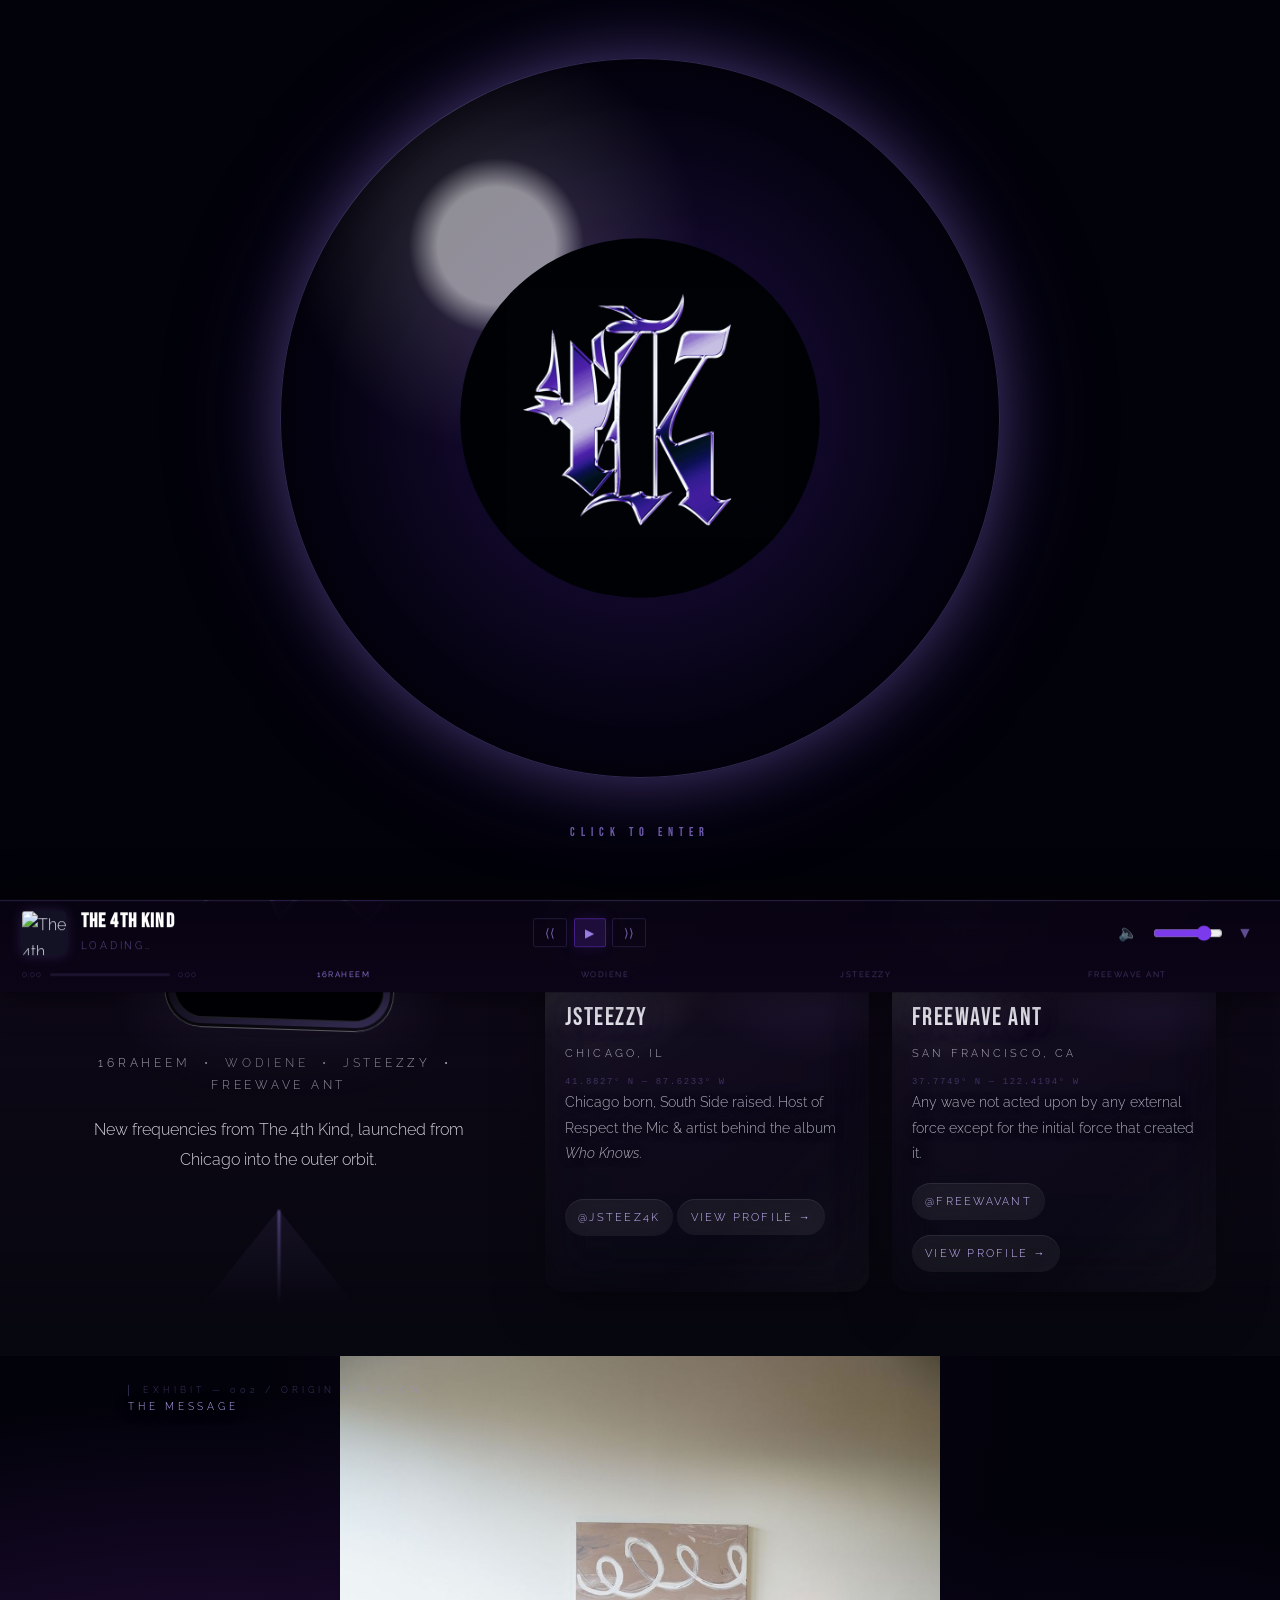
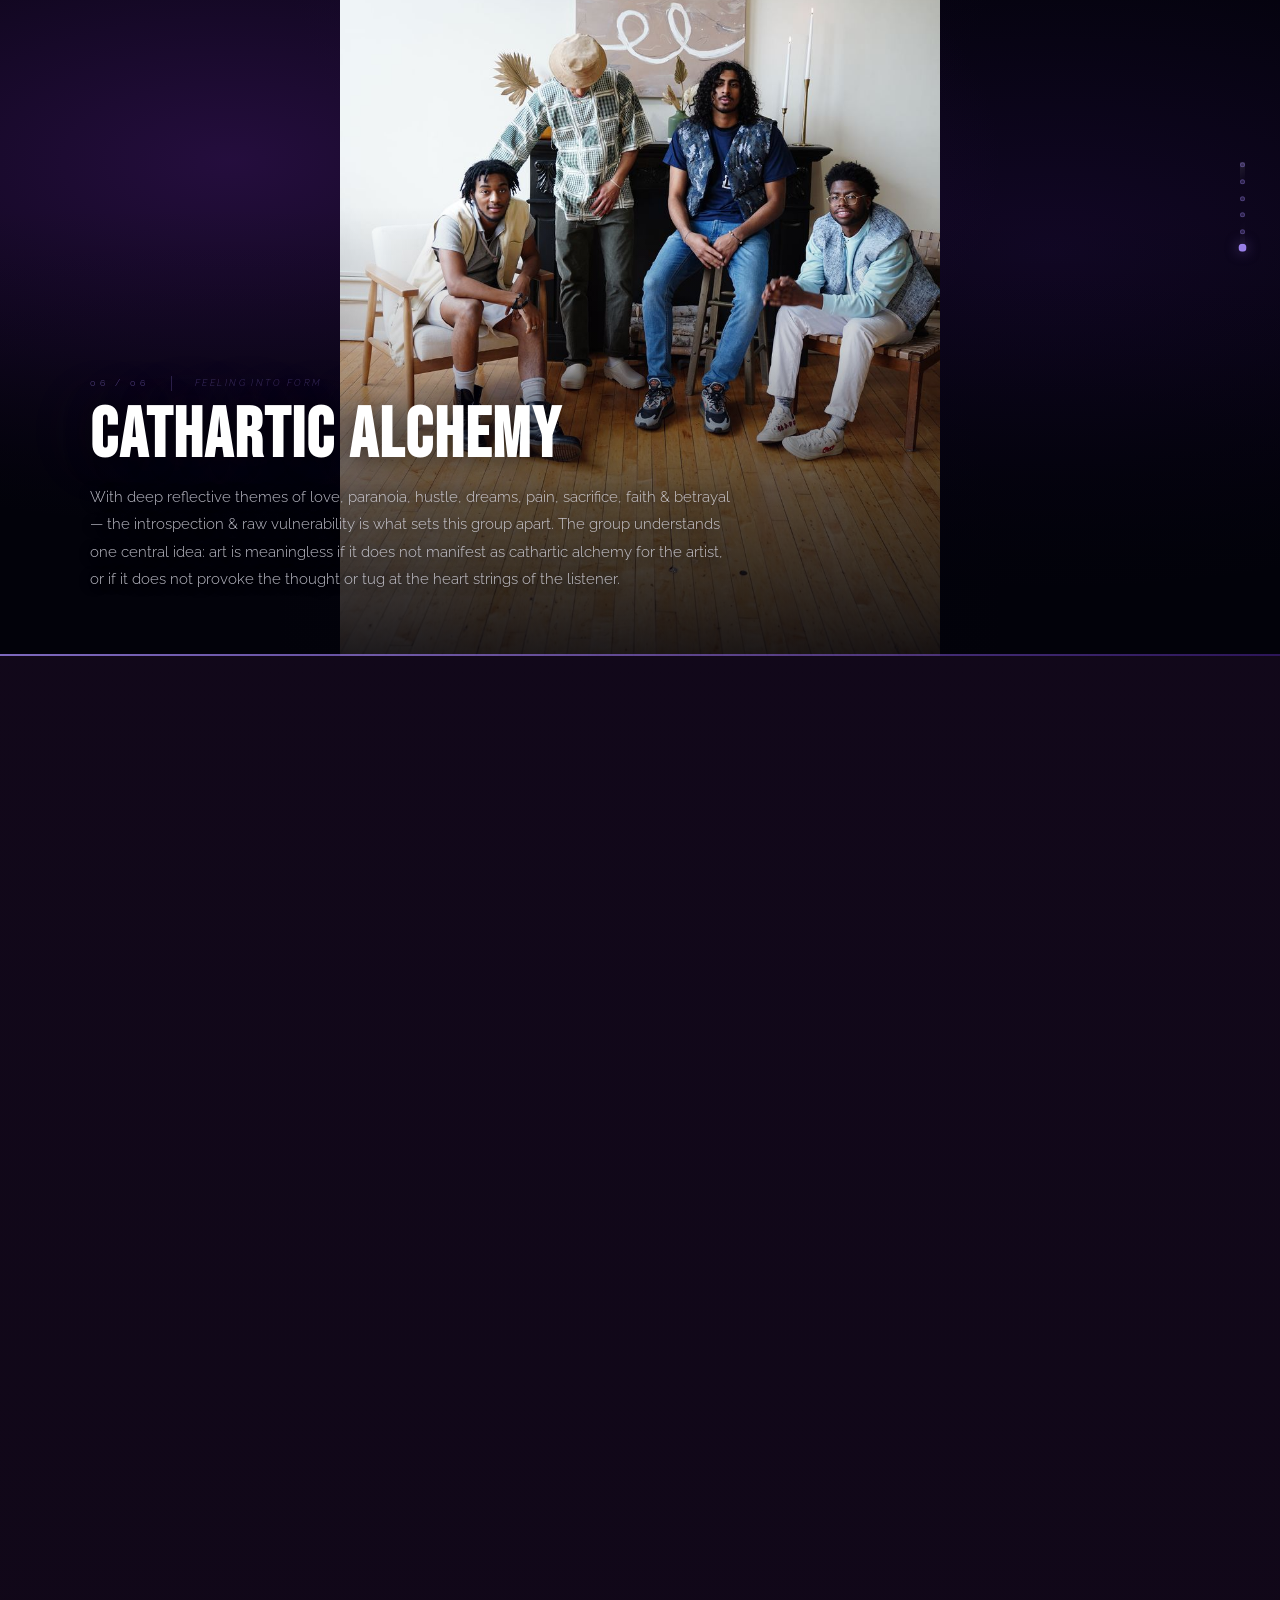
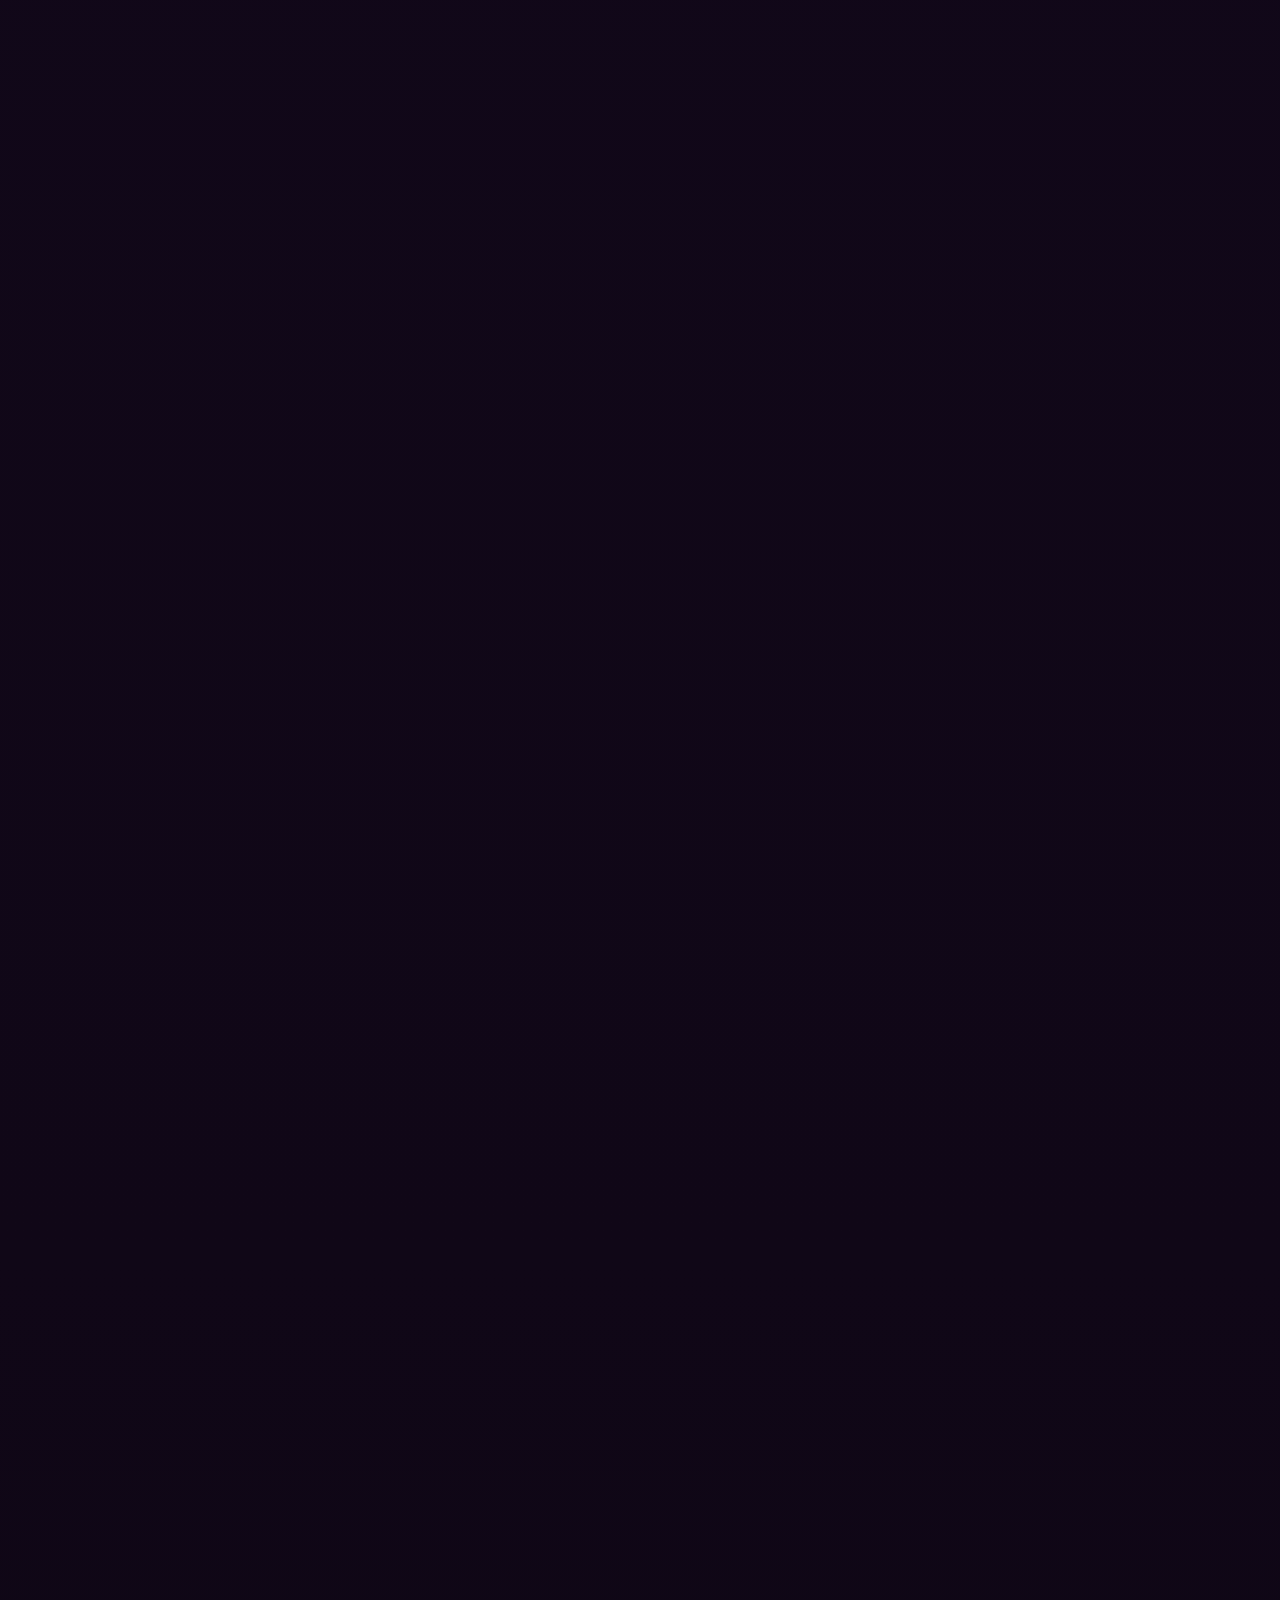
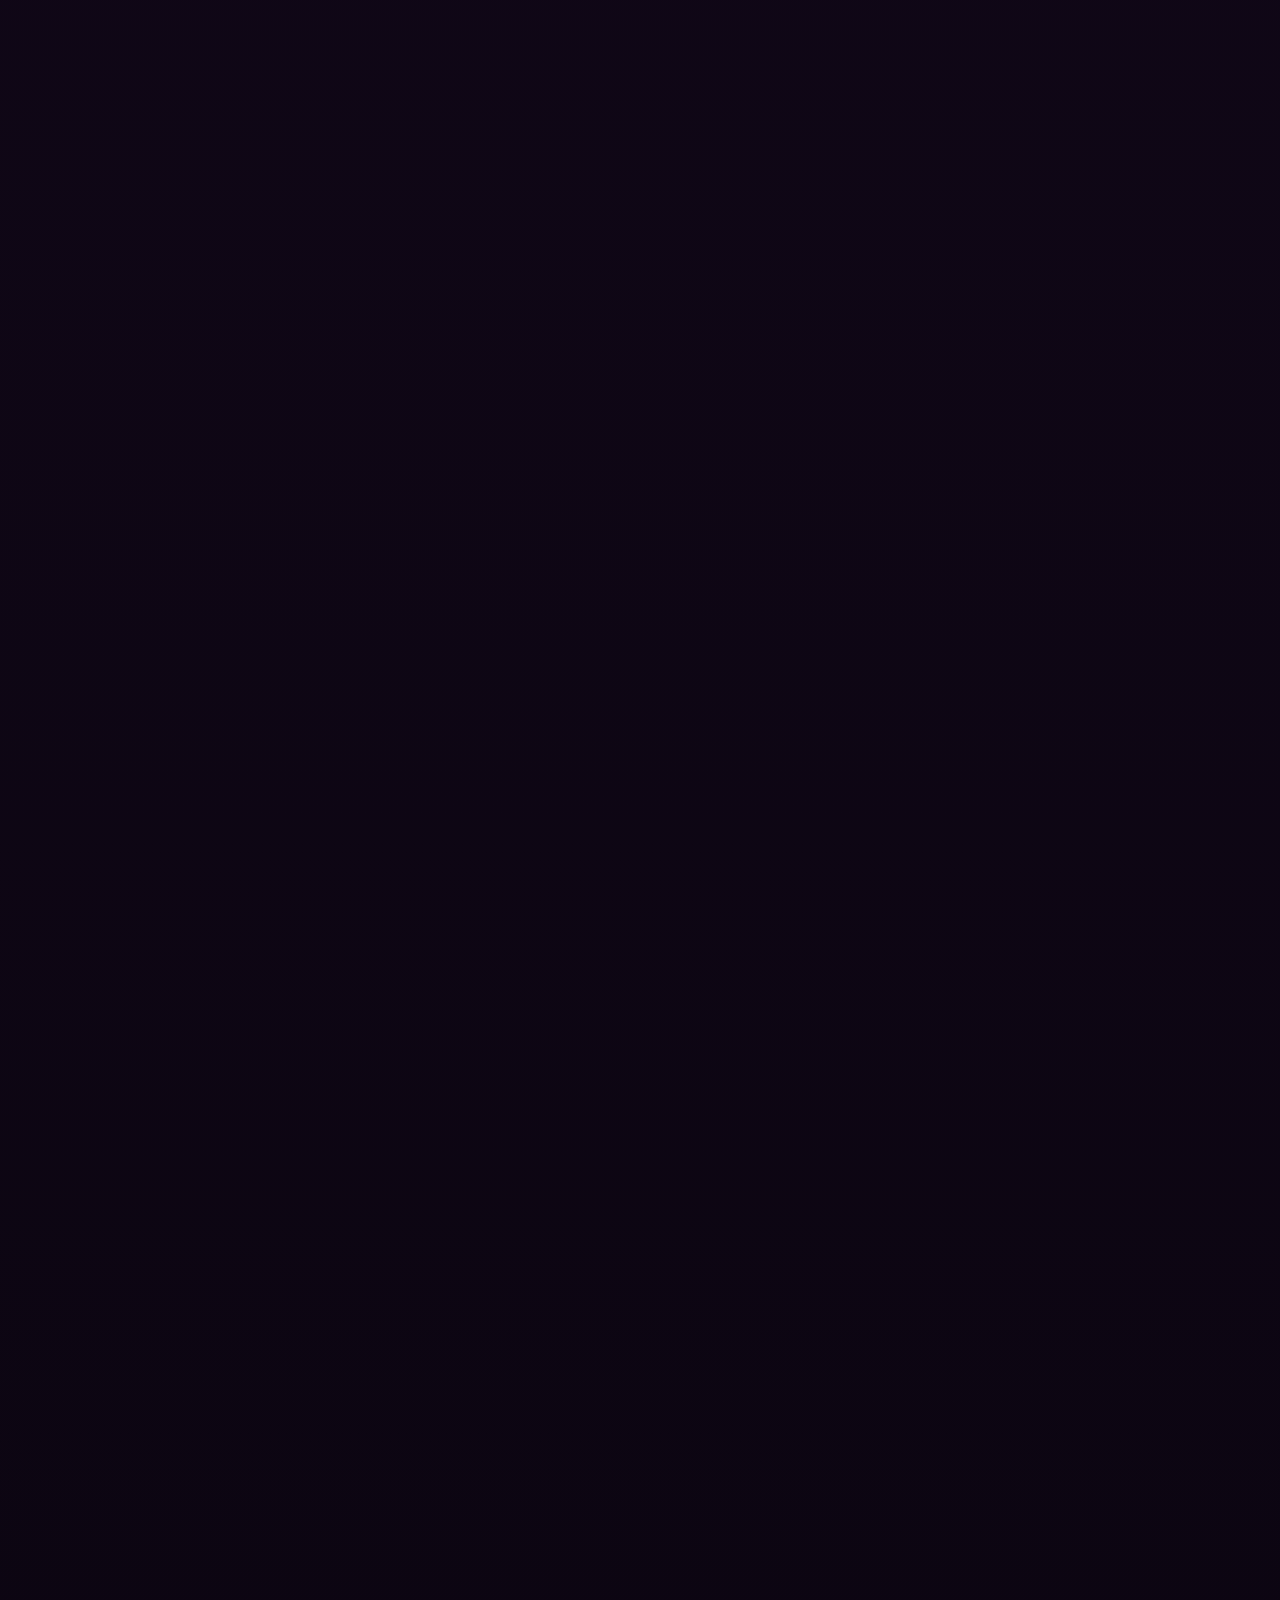
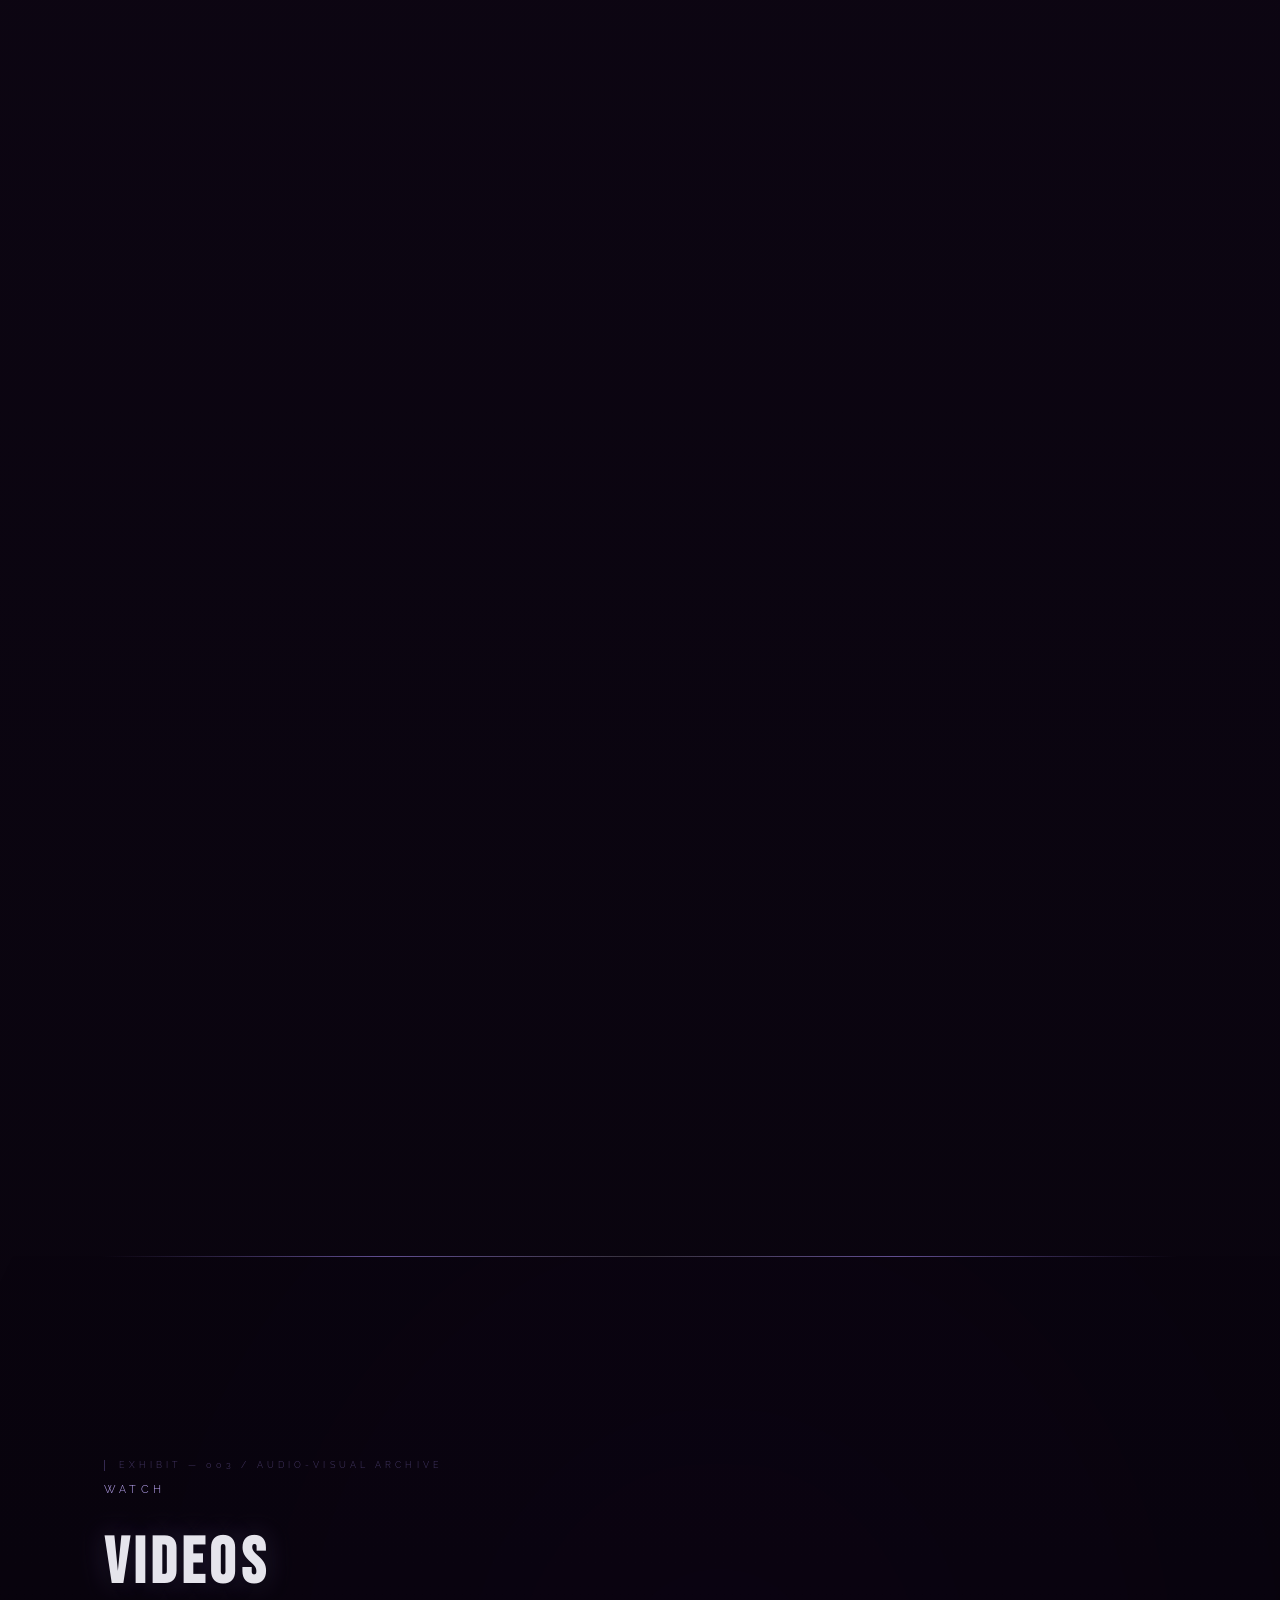
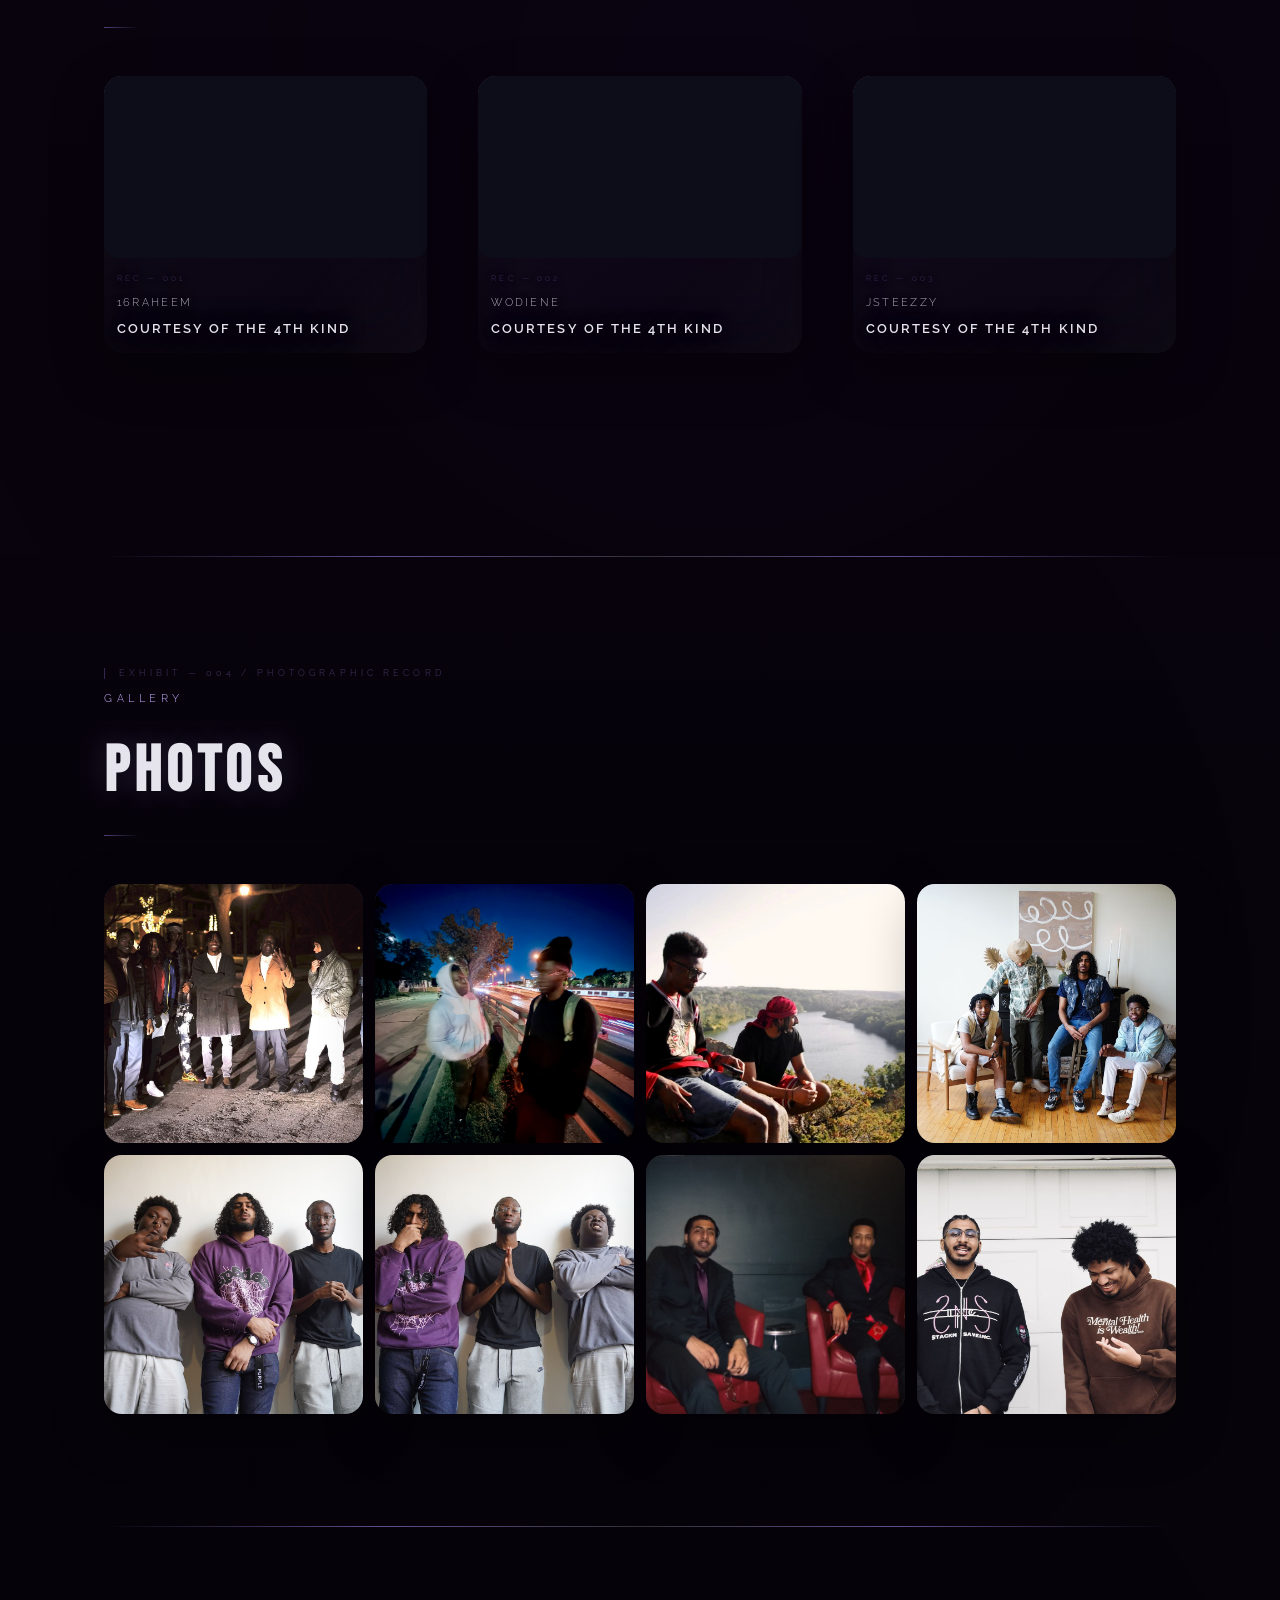
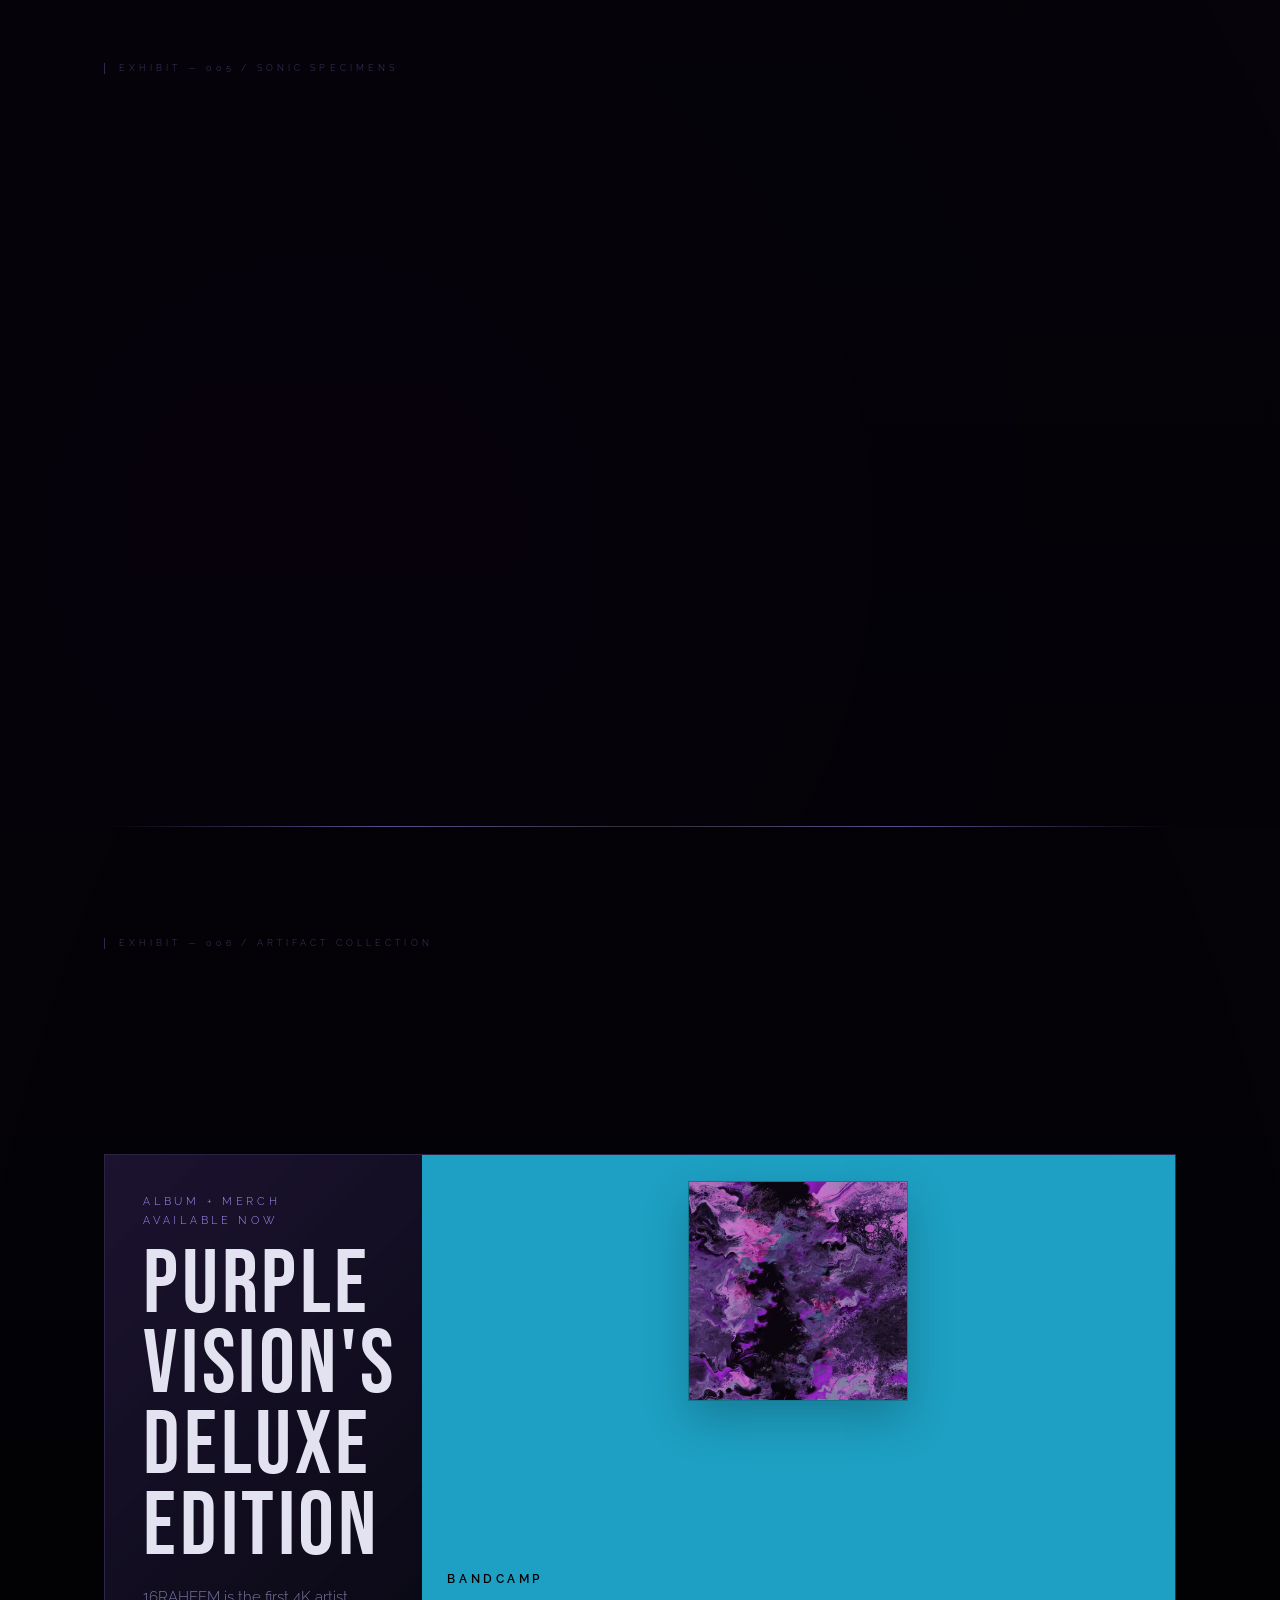
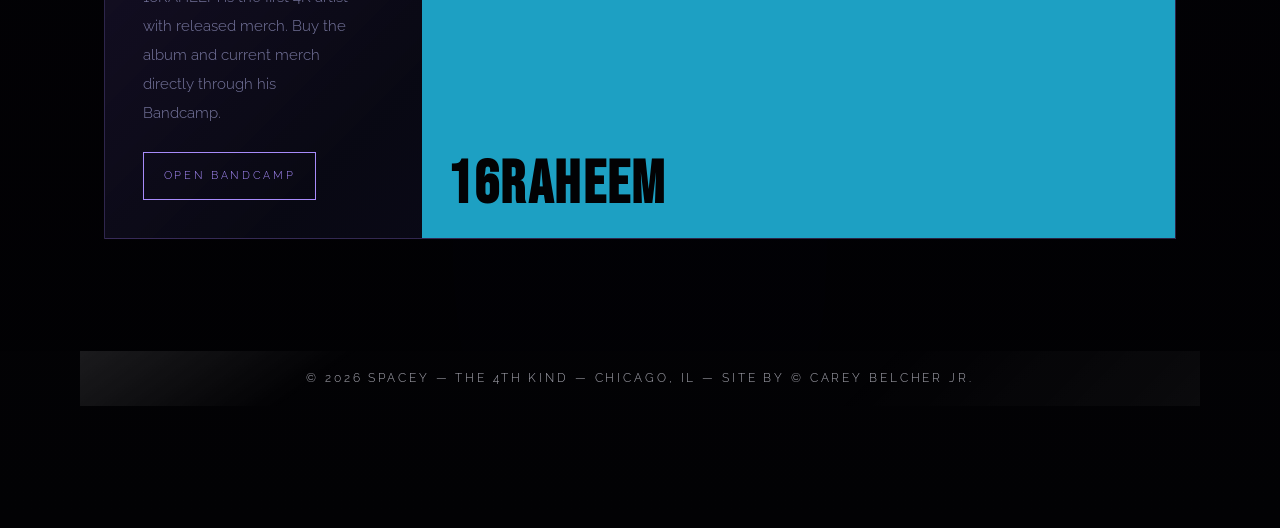
==== commit 2c9e146d: "Enhance 4th Kind interactive site" ====
--- a/index.html
+++ b/index.html
@@ -605,6 +605,238 @@
     /* ─── Video Section ─── */
     .video-feature-inner { max-width: 1200px; }
 
+    /* ─────────────────────────────────────────────────
+       MUSEUM / EXHIBIT AESTHETIC
+       ───────────────────────────────────────────────── */
+
+    /* Scan line sweeping down each section */
+    .depth-section::after {
+      content: '';
+      position: absolute;
+      left: 0; right: 0; top: 0;
+      height: 1px;
+      background: linear-gradient(90deg,
+        transparent 0%,
+        rgba(167,139,250,0) 8%,
+        rgba(167,139,250,0.55) 30%,
+        rgba(255,255,255,0.18) 50%,
+        rgba(167,139,250,0.55) 70%,
+        rgba(167,139,250,0) 92%,
+        transparent 100%);
+      pointer-events: none;
+      z-index: 4;
+      animation: scanSweep 14s linear infinite;
+      animation-delay: var(--scan-delay, 0s);
+    }
+    @keyframes scanSweep {
+      0%   { top: -1px;  opacity: 0; }
+      4%   { opacity: 0.85; }
+      96%  { opacity: 0.85; }
+      100% { top: 100%; opacity: 0; }
+    }
+    #members { --scan-delay: 0s; }
+    #about   { --scan-delay: 3.5s; }
+    #videos  { --scan-delay: 6s; }
+    #photos  { --scan-delay: 1.5s; }
+    #music   { --scan-delay: 9s; }
+    #merch   { --scan-delay: 5s; }
+
+    /* Exhibit ID labels */
+    .exhibit-id {
+      display: block;
+      font-size: 0.56rem;
+      letter-spacing: 0.46em;
+      color: rgba(167,139,250,0.38);
+      text-transform: uppercase;
+      font-family: 'Raleway', sans-serif;
+      margin-bottom: 0.65rem;
+      padding-left: 0.85rem;
+      border-left: 1px solid rgba(167,139,250,0.28);
+      line-height: 1.2;
+    }
+
+    /* Dot-grid substrate on about + members */
+    #about .section-inner,
+    #members .section-inner {
+      background-image: radial-gradient(circle, rgba(167,139,250,0.08) 1px, transparent 1px);
+      background-size: 36px 36px;
+    }
+
+    /* Track card holographic shimmer wipe */
+    .track-card {
+      position: relative;
+      overflow: hidden;
+    }
+    .track-card::after {
+      content: '';
+      position: absolute;
+      inset: 0;
+      left: -100%;
+      width: 55%;
+      background: linear-gradient(
+        108deg,
+        transparent 0%,
+        rgba(167,139,250,0.05) 38%,
+        rgba(255,255,255,0.05) 50%,
+        rgba(167,139,250,0.05) 62%,
+        transparent 100%
+      );
+      transition: left 0.65s ease;
+      pointer-events: none;
+    }
+    .track-card:hover::after { left: 160%; }
+
+    /* Member card holographic top-left gloss */
+    .member-card::after {
+      content: '';
+      position: absolute;
+      inset: 0;
+      background: linear-gradient(148deg, rgba(167,139,250,0.08) 0%, transparent 44%);
+      pointer-events: none;
+      opacity: 0;
+      transition: opacity 0.5s;
+    }
+    .member-card:hover::after { opacity: 1; }
+
+    /* Enhanced avatar glow ring */
+    .member-avatar {
+      box-shadow: 0 0 0 1px rgba(167,139,250,0.18), 0 0 18px rgba(167,139,250,0.08);
+      transition: box-shadow 0.4s;
+    }
+    .member-card:hover .member-avatar {
+      box-shadow: 0 0 0 1px rgba(167,139,250,0.5), 0 0 28px rgba(167,139,250,0.22);
+    }
+
+    /* Member coordinate data */
+    .member-coords {
+      font-size: 0.56rem;
+      letter-spacing: 0.18em;
+      color: rgba(167,139,250,0.3);
+      font-family: 'Courier New', monospace;
+      margin-top: 0.5rem;
+      text-transform: uppercase;
+    }
+
+    /* Photo grid — specimen case hover */
+    .photo-item { position: relative; }
+    .photo-item::after {
+      content: '';
+      position: absolute;
+      inset: 0;
+      border: 1px solid transparent;
+      transition: border-color 0.3s, box-shadow 0.3s;
+      pointer-events: none;
+    }
+    .photo-item:hover::after {
+      border-color: rgba(167,139,250,0.38);
+      box-shadow: inset 0 0 18px rgba(167,139,250,0.06), 0 0 22px rgba(167,139,250,0.12);
+    }
+
+    /* Video exhibit ID labels */
+    .video-meta::before {
+      content: attr(data-exhibit);
+      display: block;
+      font-size: 0.52rem;
+      letter-spacing: 0.38em;
+      color: rgba(167,139,250,0.32);
+      margin-bottom: 0.25rem;
+    }
+
+    /* Manifesto scene — display lighting on hover */
+    .manifesto-scene:hover .manifesto-visual img {
+      filter: brightness(1.06) contrast(1.04);
+      box-shadow: 0 0 40px rgba(167,139,250,0.16);
+    }
+
+    /* Section title — exhibit underline rule */
+    .section-title::after {
+      content: '';
+      display: block;
+      width: 2.2rem;
+      height: 1px;
+      background: linear-gradient(90deg, var(--accent), transparent);
+      margin-top: 0.55rem;
+      opacity: 0.45;
+    }
+
+    /* ── Intro Screen ── */
+    #intro-screen {
+      position: fixed;
+      inset: 0;
+      z-index: 9999;
+      display: flex;
+      flex-direction: column;
+      align-items: center;
+      justify-content: center;
+      background: #02020a;
+      cursor: pointer;
+      transition: opacity 2.2s ease;
+      user-select: none;
+      -webkit-user-select: none;
+    }
+    #intro-screen.exit {
+      opacity: 0;
+      pointer-events: none;
+    }
+    #intro-logo {
+      width: clamp(360px, 58vw, 720px);
+      height: clamp(360px, 58vw, 720px);
+      border-radius: 50%;
+      object-fit: contain;
+      padding: 14%;
+      background:
+        radial-gradient(circle at 30% 26%, rgba(255,255,255,0.55) 0 8%, rgba(255,255,255,0.1) 12%, transparent 28%),
+        radial-gradient(circle at 50% 50%, rgba(90,40,180,0.35) 0%, rgba(5,3,18,0.9) 62%, transparent 100%);
+      border: 1px solid rgba(167,139,250,0.28);
+      box-shadow:
+        inset 0 0 40px rgba(0,0,0,0.5),
+        0 0 60px rgba(167,139,250,0.35),
+        0 0 130px rgba(110,56,204,0.18);
+      animation: introBreath 3.5s ease-in-out infinite;
+    }
+    #intro-cta {
+      margin-top: 2.8rem;
+      font-family: 'Bebas Neue', sans-serif;
+      font-size: 0.72rem;
+      letter-spacing: 0.52em;
+      color: rgba(167,139,250,0.65);
+      text-transform: uppercase;
+      animation: introCTAPulse 2.2s ease-in-out infinite;
+      transition: opacity 0.2s;
+    }
+    #intro-screen.triggered #intro-cta { opacity: 0; }
+    #intro-screen.triggered #intro-logo {
+      animation: logoBurst 2.8s ease-out forwards;
+    }
+    @keyframes introBreath {
+      0%, 100% {
+        box-shadow: inset 0 0 40px rgba(0,0,0,0.5), 0 0 60px rgba(167,139,250,0.35), 0 0 130px rgba(110,56,204,0.18);
+        transform: scale(1);
+      }
+      50% {
+        box-shadow: inset 0 0 40px rgba(0,0,0,0.5), 0 0 90px rgba(167,139,250,0.55), 0 0 180px rgba(110,56,204,0.3);
+        transform: scale(1.04);
+      }
+    }
+    @keyframes introCTAPulse {
+      0%, 100% { opacity: 0.35; }
+      50%       { opacity: 1; }
+    }
+    @keyframes logoBurst {
+      0%   { transform: scale(1);    opacity: 1; filter: brightness(1) saturate(1); }
+      25%  { transform: scale(1.08); opacity: 1; filter: brightness(3.5) saturate(2); }
+      60%  { transform: scale(1.18); opacity: 0.7; filter: brightness(2) blur(2px); }
+      100% { transform: scale(1.4);  opacity: 0; filter: brightness(0) blur(12px); }
+    }
+    @keyframes ringExpand {
+      0%   { transform: translate(-50%,-50%) scale(1); opacity: 0.85; }
+      100% { transform: translate(-50%,-50%) scale(8); opacity: 0; }
+    }
+    @keyframes introParticleFly {
+      0%   { opacity: 1; transform: translate(-50%,-50%) translate(0px,0px) scale(1); }
+      100% { opacity: 0; transform: translate(-50%,-50%) translate(var(--tx),var(--ty)) scale(0.2); }
+    }
+
     @media (prefers-reduced-motion: reduce) {
       html { scroll-behavior: auto; }
       .hero-title, .hero-title::before, .hero-title::after, #atmosphere::before, #atmosphere::after { animation: none; }
@@ -635,11 +867,67 @@
       }
     }
 
+    /* ── Hamburger button (hidden on desktop) ── */
+    #nav-hamburger {
+      display: none;
+      flex-direction: column;
+      justify-content: center;
+      gap: 5px;
+      background: none;
+      border: none;
+      cursor: pointer;
+      padding: 0.45rem 0.3rem;
+      z-index: 10001;
+      flex-shrink: 0;
+    }
+    #nav-hamburger span {
+      display: block;
+      width: 22px;
+      height: 2px;
+      background: rgba(226,220,255,0.75);
+      border-radius: 1px;
+      transition: transform 0.28s ease, opacity 0.2s ease;
+    }
+    #navbar.nav-open #nav-hamburger span:nth-child(1) { transform: translateY(7px) rotate(45deg); }
+    #navbar.nav-open #nav-hamburger span:nth-child(2) { opacity: 0; transform: scaleX(0); }
+    #navbar.nav-open #nav-hamburger span:nth-child(3) { transform: translateY(-7px) rotate(-45deg); }
+
     @media (max-width: 768px) {
-      nav { padding: 1rem 1.5rem; }
-      .nav-links { gap: 0.85rem; flex-wrap: wrap; justify-content: flex-end; }
-      .nav-links a { font-size: 0.64rem; letter-spacing: 0.14em; }
+      nav { padding: 1rem 1.5rem; position: relative; }
       .nav-logo { font-size: 1rem; }
+      #nav-hamburger { display: flex; }
+
+      /* Nav links become a slide-down drawer */
+      .nav-links {
+        position: absolute;
+        top: 100%;
+        left: 0; right: 0;
+        background: rgba(6,2,14,0.97);
+        backdrop-filter: blur(20px);
+        -webkit-backdrop-filter: blur(20px);
+        border-bottom: 1px solid rgba(167,139,250,0.12);
+        flex-direction: column;
+        gap: 0;
+        padding: 0;
+        max-height: 0;
+        overflow: hidden;
+        transition: max-height 0.38s cubic-bezier(0.4,0,0.2,1), padding 0.3s ease;
+        list-style: none;
+        z-index: 9997;
+      }
+      #navbar.nav-open .nav-links {
+        max-height: 360px;
+        padding: 0.4rem 0 0.8rem;
+      }
+      .nav-links li { border-bottom: 1px solid rgba(167,139,250,0.06); }
+      .nav-links li:last-child { border-bottom: none; }
+      .nav-links a {
+        display: block;
+        padding: 0.95rem 1.5rem;
+        font-size: 0.72rem;
+        letter-spacing: 0.22em;
+      }
+
       .hero-iphone-video { width: min(62vw, 220px); }
       .hero-videos,
       .hero-members-grid { grid-template-columns: 1fr; }
@@ -650,14 +938,659 @@
       .video-showcase-grid { grid-template-columns: 1fr; gap: 1.5rem; }
       footer { padding: 2rem 1.5rem; }
     }
+
+    /* ── Hologram projector beam under hero logo ── */
+    .hero-brand { position: relative; }
+    .hero-brand::after {
+      content: '';
+      position: absolute;
+      bottom: -6rem;
+      left: 50%;
+      transform: translateX(-50%);
+      width: 2px;
+      height: 6rem;
+      background: linear-gradient(to bottom, rgba(167,139,250,0.6), transparent);
+      filter: blur(1px);
+      pointer-events: none;
+    }
+    .hero-brand::before {
+      content: '';
+      position: absolute;
+      bottom: -6rem;
+      left: 50%;
+      transform: translateX(-50%);
+      width: clamp(60px, 12vw, 160px);
+      height: 6rem;
+      background: linear-gradient(to bottom,
+        rgba(167,139,250,0.08) 0%,
+        rgba(167,139,250,0.03) 60%,
+        transparent 100%);
+      clip-path: polygon(50% 0%, 0% 100%, 100% 100%);
+      pointer-events: none;
+    }
+
+    /* ── Cursor glow ── */
+    #cursor-glow {
+      position: fixed;
+      top: 0; left: 0;
+      width: 340px; height: 340px;
+      margin: -170px 0 0 -170px;
+      background: radial-gradient(circle, rgba(167,139,250,0.07) 0%, transparent 68%);
+      pointer-events: none;
+      z-index: 9998;
+      transition: opacity 0.4s;
+      opacity: 0;
+      will-change: transform;
+    }
+    body:hover #cursor-glow { opacity: 1; }
+
+    /* ── Exhibit tour progress bar ── */
+    #exhibit-progress {
+      position: fixed;
+      right: 1.4rem;
+      top: 50%;
+      transform: translateY(-50%);
+      height: 38vh;
+      width: 2px;
+      background: rgba(167,139,250,0.1);
+      z-index: 200;
+      border-radius: 2px;
+    }
+    #exhibit-fill {
+      position: absolute;
+      top: 0; left: 0;
+      width: 100%;
+      height: 0%;
+      background: linear-gradient(to bottom, rgba(167,139,250,0.8), rgba(124,58,237,0.4));
+      border-radius: 2px;
+      transition: height 0.15s ease;
+      box-shadow: 0 0 8px rgba(167,139,250,0.4);
+    }
+    #exhibit-label {
+      position: absolute;
+      bottom: -1.6rem;
+      left: 50%;
+      transform: translateX(-50%) rotate(90deg);
+      transform-origin: center;
+      font-size: 0.46rem;
+      letter-spacing: 0.38em;
+      color: rgba(167,139,250,0.35);
+      text-transform: uppercase;
+      white-space: nowrap;
+      font-family: 'Raleway', sans-serif;
+    }
+
+    /* ── Section warp flash ── */
+    #warp-flash {
+      position: fixed;
+      inset: 0;
+      pointer-events: none;
+      z-index: 9997;
+      opacity: 0;
+      background: radial-gradient(ellipse at center, rgba(167,139,250,0.12) 0%, transparent 70%);
+      mix-blend-mode: screen;
+    }
+    #warp-flash.flash { animation: warpFlash 0.55s ease-out forwards; }
+    @keyframes warpFlash {
+      0%   { opacity: 0; filter: blur(0px); }
+      15%  { opacity: 1; filter: blur(2px) saturate(2); }
+      100% { opacity: 0; filter: blur(0px); }
+    }
+
+    /* ── Audio visualizer ── */
+    #viz-canvas {
+      display: block;
+      width: 100%;
+      height: 64px;
+      margin-top: 1rem;
+      opacity: 0;
+      transition: opacity 0.4s;
+    }
+    #viz-canvas.active { opacity: 1; }
+
+    /* ── Star map ── */
+    #star-map-wrap {
+      position: relative;
+      width: 100%;
+      height: 200px;
+      margin-bottom: 2.5rem;
+      overflow: hidden;
+    }
+    #star-map { display: block; width: 100%; height: 100%; }
+
+    /* ── 1. 3D Member Card Tilt ── */
+    .member-card {
+      transition: transform 0.08s ease, border-color 0.3s;
+      will-change: transform;
+      transform-style: preserve-3d;
+    }
+
+    /* ── 2. Hero Glitch ── */
+    @keyframes heroGlitchSlice {
+      0%,100% { clip-path: none; transform: none; }
+      8%  { clip-path: inset(0 0 91% 0); transform: translate(-4px,0); }
+      10% { clip-path: inset(87% 0 0 0); transform: translate(4px,0); }
+      12% { clip-path: none; transform: none; }
+      15% { clip-path: inset(42% 0 48% 0); transform: translate(-2px,0); }
+      17% { clip-path: none; transform: none; }
+    }
+    @keyframes heroGlitchCh {
+      0%,100% { opacity: 0.16; transform: translate3d(0.025em,0,0); filter: none; }
+      8%  { opacity: 0.9; transform: translate3d(7px,-2px,0); filter: hue-rotate(90deg); }
+      10% { opacity: 0.7; transform: translate3d(-5px,2px,0); filter: hue-rotate(200deg); }
+      12% { opacity: 0.16; transform: translate3d(0.025em,0,0); filter: none; }
+    }
+    .hero-title.glitching { animation: heroGlitchSlice 0.32s steps(1) forwards !important; }
+    .hero-title.glitching::before { animation: heroGlitchCh 0.32s steps(1) forwards !important; }
+    .hero-title.glitching::after  { animation: heroGlitchCh 0.32s steps(1) reverse forwards !important; }
+
+    /* ── 4. Photo Lightbox ── */
+    #photo-lightbox {
+      position: fixed; inset: 0; z-index: 8000;
+      background: rgba(2,2,10,0.96);
+      backdrop-filter: blur(18px);
+      -webkit-backdrop-filter: blur(18px);
+      display: flex; align-items: center; justify-content: center;
+      opacity: 0; pointer-events: none;
+      transition: opacity 0.38s ease;
+    }
+    #photo-lightbox.open { opacity: 1; pointer-events: auto; }
+    #lb-img-wrap {
+      max-width: 90vw; max-height: 85vh;
+      display: flex; align-items: center; justify-content: center;
+    }
+    #lb-img {
+      max-width: 90vw; max-height: 85vh; object-fit: contain;
+      border: 1px solid rgba(167,139,250,0.14);
+      box-shadow: 0 0 80px rgba(167,139,250,0.08);
+    }
+    #lb-close {
+      position: absolute; top: 1.4rem; right: 2rem;
+      font-size: 2.2rem; line-height: 1; color: rgba(226,226,240,0.55);
+      background: none; border: none; cursor: pointer;
+      transition: color 0.2s, transform 0.2s;
+      font-family: inherit;
+    }
+    #lb-close:hover { color: #fff; transform: rotate(90deg); }
+    #lb-prev, #lb-next {
+      position: absolute; top: 50%; transform: translateY(-50%);
+      font-size: 2.6rem; color: rgba(226,226,240,0.4);
+      background: none; border: none; cursor: pointer;
+      padding: 1rem 1.4rem; transition: color 0.2s;
+      font-family: inherit;
+    }
+    #lb-prev { left: 0.5rem; }
+    #lb-next { right: 0.5rem; }
+    #lb-prev:hover, #lb-next:hover { color: rgba(167,139,250,0.9); }
+    #lb-caption {
+      position: absolute; bottom: 1.8rem; left: 50%; transform: translateX(-50%);
+      font-size: 0.6rem; letter-spacing: 0.34em; color: rgba(167,139,250,0.4);
+      text-transform: uppercase; white-space: nowrap;
+      font-family: 'Raleway', sans-serif;
+    }
+    .photo-item { cursor: zoom-in; }
+
+    /* ── 5. Custom Player Skin ── */
+    .site-player {
+      border: 1px solid rgba(167,139,250,0.16) !important;
+      background: linear-gradient(135deg, rgba(12,6,24,0.96) 0%, rgba(22,10,44,0.92) 100%);
+      backdrop-filter: blur(12px);
+      -webkit-backdrop-filter: blur(12px);
+      border-radius: 2px;
+      overflow: hidden;
+      box-shadow: 0 8px 48px rgba(0,0,0,0.55), inset 0 1px 0 rgba(167,139,250,0.07);
+    }
+    .sp-now-playing {
+      display: grid !important;
+      grid-template-columns: 72px 1fr auto !important;
+      align-items: center !important;
+      gap: 1.4rem !important;
+      padding: 1.4rem 1.6rem !important;
+      border-bottom: 1px solid rgba(167,139,250,0.08) !important;
+      min-height: unset !important;
+      background: rgba(167,139,250,0.02);
+    }
+    .sp-art {
+      width: 72px !important; height: 72px !important;
+      border-radius: 3px !important;
+      box-shadow: 0 0 20px rgba(167,139,250,0.22), 0 4px 16px rgba(0,0,0,0.5);
+      animation: none;
+      transition: box-shadow 0.4s;
+      position: relative;
+    }
+    .sp-art.spinning {
+      animation: spArtSpin 3.2s linear infinite;
+    }
+    @keyframes spArtSpin {
+      from { transform: rotate(0deg); }
+      to   { transform: rotate(360deg); }
+    }
+    .sp-info { min-width: 0; }
+    .sp-title {
+      font-family: 'Bebas Neue', sans-serif !important;
+      font-size: 1.22rem !important;
+      letter-spacing: 0.06em !important;
+      color: #fff !important;
+      line-height: 1.2 !important;
+      margin-bottom: 0.28rem !important;
+      white-space: nowrap; overflow: hidden; text-overflow: ellipsis;
+    }
+    .sp-artist {
+      font-size: 0.6rem !important;
+      color: rgba(167,139,250,0.55) !important;
+      letter-spacing: 0.28em !important;
+    }
+    .sp-badge {
+      font-size: 0.5rem !important;
+      letter-spacing: 0.3em !important;
+      color: rgba(167,139,250,0.4) !important;
+      border: 1px solid rgba(167,139,250,0.2) !important;
+      padding: 0.3rem 0.7rem !important;
+      text-transform: uppercase;
+      white-space: nowrap;
+      font-family: 'Raleway', sans-serif;
+    }
+    .sp-progress-wrap { padding: 0.9rem 1.6rem 0.5rem; background: rgba(167,139,250,0.015); }
+    .sp-bar-track {
+      height: 3px !important;
+      background: rgba(167,139,250,0.1) !important;
+      border-radius: 3px !important;
+    }
+    .sp-bar-fill {
+      background: linear-gradient(to right, rgba(124,58,237,0.9), rgba(167,139,250,0.75)) !important;
+      box-shadow: 0 0 8px rgba(167,139,250,0.4);
+      border-radius: 3px !important;
+      height: 100% !important;
+    }
+    .sp-times { margin-top: 0.5rem; font-size: 0.58rem; color: rgba(167,139,250,0.4); letter-spacing: 0.16em; display: flex; justify-content: space-between; }
+    .sp-controls {
+      padding: 0.8rem 1.6rem 1rem !important;
+      gap: 0.5rem !important;
+      background: rgba(2,2,10,0.2);
+      border-top: 1px solid rgba(167,139,250,0.06);
+    }
+    .sp-btn {
+      border-radius: 2px !important;
+      font-size: 0.6rem !important;
+      padding: 0.55rem 1rem !important;
+      letter-spacing: 0.18em !important;
+    }
+    .sp-btn.sp-play {
+      background: rgba(124,58,237,0.18) !important;
+      border-color: rgba(124,58,237,0.4) !important;
+      color: rgba(167,139,250,0.9) !important;
+      box-shadow: 0 0 16px rgba(124,58,237,0.15);
+    }
+    .sp-btn.sp-play:hover {
+      background: rgba(124,58,237,0.3) !important;
+      box-shadow: 0 0 24px rgba(124,58,237,0.28);
+    }
+    .sp-btn.sp-play.playing {
+      background: rgba(124,58,237,0.28) !important;
+      box-shadow: 0 0 20px rgba(124,58,237,0.3), inset 0 0 12px rgba(167,139,250,0.08);
+    }
+    .sp-track-list { border-top: 1px solid rgba(167,139,250,0.07) !important; }
+    .sp-track-row {
+      padding: 0.68rem 1.6rem !important;
+      border-bottom-color: rgba(167,139,250,0.04) !important;
+    }
+    .sp-track-row:hover { background: rgba(167,139,250,0.05) !important; }
+    .sp-track-row.active { background: rgba(124,58,237,0.1) !important; }
+    #viz-canvas {
+      display: block;
+      width: 100%;
+      height: 44px;
+      margin-top: 0;
+    }
+    .sp-tabs {
+      display: flex;
+      border-bottom: 1px solid rgba(167,139,250,0.1);
+    }
+    .sp-tab {
+      flex: 1;
+      padding: 0.72rem 0.4rem;
+      font-size: 0.58rem;
+      letter-spacing: 0.18em;
+      text-transform: uppercase;
+      font-family: 'Raleway', sans-serif;
+      background: none;
+      border: none;
+      color: rgba(167,139,250,0.38);
+      cursor: pointer;
+      border-bottom: 2px solid transparent;
+      margin-bottom: -1px;
+      transition: color 0.2s, border-color 0.2s;
+    }
+    .sp-tab:hover { color: rgba(167,139,250,0.7); }
+    .sp-tab.active {
+      color: rgba(167,139,250,0.95);
+      border-bottom-color: rgba(167,139,250,0.6);
+    }
+
+    /* ── Fixed Bottom Player Bar ── */
+    body { padding-bottom: 98px; }
+
+    #sp-bar {
+      position: fixed;
+      bottom: 0; left: 0; right: 0;
+      z-index: 9999;
+      background: linear-gradient(180deg, rgba(8,3,18,0.97) 0%, rgba(12,5,24,0.99) 100%);
+      backdrop-filter: blur(24px);
+      -webkit-backdrop-filter: blur(24px);
+      border-top: 1px solid rgba(167,139,250,0.18);
+      box-shadow: 0 -4px 40px rgba(0,0,0,0.7), 0 -1px 0 rgba(167,139,250,0.06);
+      transform: translateY(100%);
+      transition: transform 0.55s cubic-bezier(0.22,1,0.36,1);
+    }
+    #sp-bar.visible { transform: translateY(0); }
+    #sp-bar.minimized { transform: translateY(calc(100% - 6px)); }
+    #sp-bar.minimized .sp-bar-main,
+    #sp-bar.minimized .sp-bar-foot { opacity: 0; pointer-events: none; }
+
+    .sp-bar-main {
+      display: grid;
+      grid-template-columns: 44px minmax(0,1fr) auto 1fr auto;
+      align-items: center;
+      gap: 0.9rem;
+      padding: 0.6rem 1.4rem;
+      transition: opacity 0.2s;
+    }
+    #sp-bar .sp-art {
+      width: 44px !important; height: 44px !important;
+      border-radius: 3px;
+      object-fit: cover;
+      box-shadow: 0 0 14px rgba(167,139,250,0.2);
+      flex-shrink: 0;
+    }
+    #sp-bar .sp-info { min-width: 0; }
+    #sp-bar .sp-title {
+      font-family: 'Bebas Neue', sans-serif;
+      font-size: 1rem;
+      letter-spacing: 0.06em;
+      color: #fff;
+      white-space: nowrap; overflow: hidden; text-overflow: ellipsis;
+      line-height: 1.2;
+    }
+    #sp-bar .sp-artist {
+      font-size: 0.55rem;
+      color: rgba(167,139,250,0.5);
+      letter-spacing: 0.26em;
+      text-transform: uppercase;
+    }
+    .sp-bar-controls { display: flex; gap: 0.4rem; flex-shrink: 0; }
+    .sp-bar-controls .sp-btn {
+      background: none !important;
+      border: 1px solid rgba(167,139,250,0.15) !important;
+      color: rgba(167,139,250,0.7) !important;
+      font-size: 0.72rem !important;
+      padding: 0.38rem 0.65rem !important;
+      border-radius: 2px !important;
+      cursor: pointer;
+      transition: all 0.18s;
+      letter-spacing: 0.05em !important;
+    }
+    .sp-bar-controls .sp-btn:hover { color: #fff !important; border-color: rgba(167,139,250,0.45) !important; }
+    .sp-bar-controls .sp-play {
+      background: rgba(124,58,237,0.18) !important;
+      border-color: rgba(124,58,237,0.4) !important;
+      color: rgba(167,139,250,0.9) !important;
+    }
+    .sp-bar-controls .sp-play.playing { background: rgba(124,58,237,0.3) !important; }
+    #viz-canvas { border-radius: 2px; }
+    .sp-bar-right { display: flex; align-items: center; gap: 0.6rem; flex-shrink: 0; }
+    .sp-icon-btn {
+      background: none; border: none;
+      font-size: 1rem; cursor: pointer;
+      color: rgba(167,139,250,0.55);
+      padding: 0.2rem 0.3rem;
+      transition: color 0.18s;
+      line-height: 1;
+    }
+    .sp-icon-btn:hover { color: rgba(167,139,250,0.95); }
+    #spVolSlider {
+      width: 70px;
+      accent-color: rgba(124,58,237,0.9);
+      cursor: pointer;
+    }
+
+    .sp-bar-foot {
+      display: flex;
+      align-items: center;
+      gap: 1rem;
+      padding: 0 1.4rem 0.45rem;
+      transition: opacity 0.2s;
+    }
+    .sp-progress-row {
+      display: flex;
+      align-items: center;
+      gap: 0.5rem;
+      flex-shrink: 0;
+      font-size: 0.52rem;
+      color: rgba(167,139,250,0.35);
+      letter-spacing: 0.1em;
+    }
+    .sp-bar-foot .sp-bar-track {
+      width: 120px;
+      height: 3px;
+      background: rgba(167,139,250,0.1);
+      border-radius: 3px;
+      cursor: pointer;
+    }
+    .sp-bar-foot .sp-bar-fill {
+      height: 100%;
+      background: linear-gradient(to right, rgba(124,58,237,0.9), rgba(167,139,250,0.75));
+      border-radius: 3px;
+      box-shadow: 0 0 6px rgba(167,139,250,0.3);
+    }
+    .sp-bar-foot .sp-tabs {
+      display: flex;
+      border-bottom: none;
+      gap: 0;
+      flex: 1;
+    }
+    .sp-bar-foot .sp-tab {
+      padding: 0.3rem 0.55rem;
+      font-size: 0.52rem;
+      border-bottom: 1px solid transparent;
+      margin-bottom: 0;
+    }
+
+
+    /* ── Manifesto Chapter Experience ── */
+    #about {
+      height: 700vh;
+      min-height: unset;
+      display: block;
+      overflow: visible;
+    }
+    #about::after { display: none; }
+    #about .depth-bg { display: none; }
+    #about .section-inner {
+      position: sticky;
+      top: 0;
+      height: 100vh;
+      max-width: 100%;
+      width: 100%;
+      padding: 0;
+      overflow: hidden;
+      background-image: none !important;
+    }
+    .manifesto-chapter {
+      position: absolute;
+      inset: 0;
+      display: flex;
+      align-items: flex-end;
+      opacity: 0;
+      pointer-events: none;
+      transition: opacity 0.85s ease;
+      background:
+        radial-gradient(ellipse at 18% 45%, rgba(68,24,108,0.52) 0%, transparent 52%),
+        radial-gradient(ellipse at 82% 55%, rgba(38,14,72,0.44) 0%, transparent 48%),
+        radial-gradient(ellipse at 50% 5%,  rgba(24,10,50,0.4)  0%, transparent 42%),
+        radial-gradient(ellipse at 50% 95%, rgba(20,8,44,0.36)  0%, transparent 40%),
+        #02020a;
+    }
+    .manifesto-chapter.active {
+      opacity: 1;
+      pointer-events: auto;
+    }
+    .chapter-bg {
+      position: absolute;
+      inset: 0;
+      background-size: contain;
+      background-repeat: no-repeat;
+      background-position: center;
+      background-color: transparent;
+      filter: brightness(0.92) saturate(0.88);
+      transition: filter 1.5s ease;
+      z-index: 1;
+    }
+    .manifesto-chapter.active .chapter-bg {
+      filter: brightness(1.0) saturate(0.96);
+    }
+    .chapter-overlay {
+      position: absolute;
+      inset: 0;
+      z-index: 2;
+      background:
+        linear-gradient(to top, rgba(2,2,10,0.88) 0%, rgba(2,2,10,0.6) 18%, rgba(2,2,10,0.18) 34%, transparent 50%);
+      pointer-events: none;
+    }
+    .chapter-content {
+      position: relative;
+      z-index: 3;
+      max-width: 880px;
+      margin-left: clamp(2rem, 7vw, 7rem);
+      padding-bottom: clamp(2.5rem, 7vh, 5rem);
+      transform: translateY(30px);
+      opacity: 0;
+      transition: transform 0.95s cubic-bezier(0.22,0.61,0.36,1) 0.28s,
+                  opacity 0.95s ease 0.28s;
+    }
+    .manifesto-chapter.active .chapter-content {
+      transform: translateY(0);
+      opacity: 1;
+    }
+    .chapter-meta {
+      display: flex;
+      align-items: center;
+      gap: 1.4rem;
+      margin-bottom: 0.8rem;
+    }
+    .chapter-num {
+      font-size: 0.55rem;
+      letter-spacing: 0.46em;
+      color: rgba(167,139,250,0.5);
+      text-transform: uppercase;
+      font-family: 'Raleway', sans-serif;
+    }
+    .chapter-cue {
+      font-size: 0.55rem;
+      letter-spacing: 0.28em;
+      color: rgba(167,139,250,0.34);
+      text-transform: uppercase;
+      font-family: 'Raleway', sans-serif;
+      border-left: 1px solid rgba(167,139,250,0.22);
+      padding-left: 1.4rem;
+      font-style: italic;
+    }
+    .chapter-heading {
+      font-family: 'Bebas Neue', sans-serif;
+      font-size: clamp(2.8rem, 5.5vw, 5.5rem);
+      letter-spacing: 0.03em;
+      line-height: 0.94;
+      color: #ffffff;
+      margin-bottom: 0.9rem;
+      text-shadow: 0 2px 24px rgba(0,0,0,0.7), 0 0 80px rgba(167,139,250,0.15);
+    }
+    .chapter-body {
+      font-size: 0.95rem;
+      line-height: 1.8;
+      color: rgba(232,232,244,0.82);
+      max-width: 640px;
+      font-weight: 300;
+      text-shadow: 0 1px 12px rgba(0,0,0,0.75);
+    }
+    .chapter-nav {
+      position: absolute;
+      right: 2.2rem;
+      top: 50%;
+      transform: translateY(-50%);
+      display: flex;
+      flex-direction: column;
+      gap: 0.72rem;
+      z-index: 10;
+      /* neutralize the global <nav> glass-pill styling from site-bubbles.css */
+      width: auto;
+      left: auto;
+      padding: 0;
+      margin: 0;
+      background: none !important;
+      backdrop-filter: none !important;
+      -webkit-backdrop-filter: none !important;
+      box-shadow: none !important;
+      border-radius: 0 !important;
+    }
+    .chapter-dot {
+      width: 5px;
+      height: 5px;
+      border-radius: 50%;
+      background: rgba(167,139,250,0.2);
+      border: 1px solid rgba(167,139,250,0.28);
+      cursor: pointer;
+      padding: 0;
+      transition: background 0.3s, transform 0.3s, box-shadow 0.3s;
+    }
+    .chapter-dot.active {
+      background: rgba(167,139,250,0.9);
+      transform: scale(1.6);
+      box-shadow: 0 0 8px rgba(167,139,250,0.5);
+    }
+    .chapter-dot:hover:not(.active) { background: rgba(167,139,250,0.5); }
+    #chapterBar {
+      position: absolute;
+      bottom: 0; left: 0;
+      height: 2px; width: 0%;
+      background: linear-gradient(to right, rgba(167,139,250,0.75), rgba(124,58,237,0.35));
+      z-index: 10;
+    }
+    .chapter-section-label {
+      position: absolute;
+      top: 1.8rem;
+      left: clamp(2rem, 10vw, 10rem);
+      z-index: 10;
+    }
+    .chapter-section-label .exhibit-id { margin-bottom: 0.2rem; }
+    .chapter-section-label .section-label {
+      font-size: 0.62rem;
+      letter-spacing: 0.38em;
+      color: rgba(167,139,250,0.38);
+      text-transform: uppercase;
+    }
+    @media (max-width: 768px) {
+      #about { height: 800vh; }
+      .chapter-content { max-width: calc(100% - 4rem); margin-left: 2rem; }
+      .chapter-nav { right: 0.8rem; }
+    }
   </style>
   <link rel="stylesheet" href="site-bubbles.css">
 </head>
 <body>
+  <div id="intro-screen" role="button" aria-label="Click to enter The 4th Kind">
+    <img id="intro-logo" src="images/logo/the-4th-kind-logo-v2.jpg" alt="The 4th Kind">
+    <p id="intro-cta">Click to Enter</p>
+  </div>
+
   <div id="atmosphere" aria-hidden="true"></div>
+  <div id="cursor-glow"></div>
+  <div id="warp-flash"></div>
+  <div id="exhibit-progress"><div id="exhibit-fill"></div><span id="exhibit-label">Exhibit Tour</span></div>
 
   <nav id="navbar">
     <a href="#hero" class="nav-logo"><span>The 4th Kind</span></a>
+    <button id="nav-hamburger" aria-label="Toggle menu" aria-expanded="false">
+      <span></span><span></span><span></span>
+    </button>
     <ul class="nav-links">
       <li><a href="#about">About</a></li>
       <li><a href="#videos">Videos</a></li>
@@ -690,15 +1623,20 @@
       <div id="members" class="hero-artists">
         <div class="hero-artists-header">
           <div>
+            <span class="exhibit-id">Exhibit — 001 / Chicago, IL</span>
             <p class="section-label">The Group</p>
             <h2 class="section-title">Artists</h2>
           </div>
+        </div>
+        <div id="star-map-wrap" aria-hidden="true">
+          <canvas id="star-map"></canvas>
         </div>
         <div class="members-grid hero-members-grid">
           <div class="member-card">
             <div class="member-avatar"><img src="images/16raheem/16raheem.jpg" alt="16RAHEEM"></div>
             <a href="16raheem.html" class="member-name-link"><div class="member-name">16RAHEEM</div></a>
             <div class="member-origin">Chicago, IL</div>
+            <div class="member-coords">41.8827° N — 87.6233° W</div>
             <p class="member-bio">Founder of The 4th Kind. SOUL TRAPPED. PURPLE HEART. 1of1. Established 2016.</p>
             <a href="https://instagram.com/16raheemx" target="_blank" class="member-link" rel="noopener noreferrer">@16raheemx</a>
             <a href="16raheem.html" class="member-profile-link">View Profile &#8594;</a>
@@ -707,6 +1645,7 @@
             <div class="member-avatar"><img src="images/wodiene/wodiene.jpg" alt="Wodiene"></div>
             <a href="wodiene.html" class="member-name-link"><div class="member-name">Wodiene</div></a>
             <div class="member-origin">Chicago, IL</div>
+            <div class="member-coords">41.8827° N — 87.6233° W</div>
             <p class="member-bio">Creating to leave it all behind.</p>
             <a href="https://instagram.com/wodiene" target="_blank" class="member-link" rel="noopener noreferrer">@wodiene</a>
             <a href="wodiene.html" class="member-profile-link">View Profile &#8594;</a>
@@ -715,6 +1654,7 @@
             <div class="member-avatar"><img src="images/jsteezzy/jsteezzy.jpg" alt="Jsteezzy"></div>
             <a href="jsteezzy.html" class="member-name-link"><div class="member-name">Jsteezzy</div></a>
             <div class="member-origin">Chicago, IL</div>
+            <div class="member-coords">41.8827° N — 87.6233° W</div>
             <p class="member-bio">Chicago born, South Side raised. Host of Respect the Mic &amp; artist behind the album <em>Who Knows</em>.</p>
             <a href="https://instagram.com/jsteez4k" target="_blank" class="member-link" rel="noopener noreferrer">@jsteez4k</a>
             <a href="jsteezzy.html" class="member-profile-link">View Profile &#8594;</a>
@@ -723,6 +1663,7 @@
             <div class="member-avatar"><img src="images/freewaveant/freewaveant.jpg" alt="Freewave Ant"></div>
             <a href="freewaveant.html" class="member-name-link"><div class="member-name">Freewave Ant</div></a>
             <div class="member-origin">San Francisco, CA</div>
+            <div class="member-coords">37.7749° N — 122.4194° W</div>
             <p class="member-bio">Any wave not acted upon by any external force except for the initial force that created it.</p>
             <a href="https://instagram.com/freewavant" target="_blank" class="member-link" rel="noopener noreferrer">@freewavant</a>
             <a href="freewaveant.html" class="member-profile-link">View Profile &#8594;</a>
@@ -733,80 +1674,109 @@
   </section>
 
   <section id="about" class="depth-section">
-    <div class="depth-bg" style="background:radial-gradient(ellipse at 50% 50%, rgba(68,24,108,0.52) 0%, rgba(22,8,36,0.1) 52%, transparent 72%);"></div>
+    <div class="depth-bg"></div>
     <div class="section-inner about-inner">
-      <div class="manifesto-intro">
-        <p class="section-label reveal">The Message</p>
-        <h2 class="section-title reveal">What We Stand For</h2>
+
+      <div class="chapter-section-label">
+        <span class="exhibit-id">Exhibit — 002 / Origin &amp; Mission</span>
+        <p class="section-label">The Message</p>
       </div>
-      <div class="manifesto-experience">
-        <article class="manifesto-scene scene-origin reveal">
-          <div class="manifesto-visual">
-            <img src="images/group/web/lake-overlook.jpg" alt="The 4th Kind overlooking a lake">
+
+      <div class="manifesto-chapter" data-chapter="0">
+        <div class="chapter-bg" style="background-image:url('images/group/web/lake-overlook.jpg')"></div>
+        <div class="chapter-overlay"></div>
+        <div class="chapter-content">
+          <div class="chapter-meta">
+            <span class="chapter-num">01 / 06</span>
+            <span class="chapter-cue">Roots to reach</span>
           </div>
-          <div class="manifesto-copy">
-            <h3 class="manifesto-heading">From Chicago Outward</h3>
-            <p>The 4th Kind is an independent Hip-Hop recording collective &amp; label based in Chicago, Illinois. Though the seeds were originally planted in Oak Park, Illinois, the group&#8217;s message, presence and impact reaches to both coasts of the US and transcends the nation as they grow worldwide.</p>
-            <span class="manifesto-cue">Roots to reach</span>
+          <h3 class="chapter-heading">From Chicago Outward</h3>
+          <p class="chapter-body">The 4th Kind is an independent Hip-Hop recording collective &amp; label based in Chicago, Illinois. Though the seeds were originally planted in Oak Park, Illinois, the group&#8217;s message, presence and impact reaches to both coasts of the US and transcends the nation as they grow worldwide.</p>
+        </div>
+      </div>
+
+      <div class="manifesto-chapter" data-chapter="1">
+        <div class="chapter-bg" style="background-image:url('images/group/web/studio-portrait.jpg')"></div>
+        <div class="chapter-overlay"></div>
+        <div class="chapter-content">
+          <div class="chapter-meta">
+            <span class="chapter-num">02 / 06</span>
+            <span class="chapter-cue">DIY signal</span>
           </div>
-        </article>
-        <article class="manifesto-scene scene-foundation reveal">
-          <div class="manifesto-visual">
-            <img src="images/group/web/studio-portrait.jpg" alt="The 4th Kind studio portrait">
+          <h3 class="chapter-heading">Built By Hand</h3>
+          <p class="chapter-body">Founded by 16RAHEEM in 2016&#8211;17, the group consisted of key members Wodiene &amp; Spacey. Starting out with SoundCloud mixtapes, DIY Music Videos &amp; Cover arts — the group has always carried a passion to express authenticity with a competitive flame driving them to reach the peak of high quality Hip-Hop music.</p>
+        </div>
+      </div>
+
+      <div class="manifesto-chapter" data-chapter="2">
+        <div class="chapter-bg" style="background-image:url('images/group/web/group-night.jpg')"></div>
+        <div class="chapter-overlay"></div>
+        <div class="chapter-content">
+          <div class="chapter-meta">
+            <span class="chapter-num">03 / 06</span>
+            <span class="chapter-cue">Pressure into poetry</span>
           </div>
-          <div class="manifesto-copy">
-            <h3 class="manifesto-heading">Built By Hand</h3>
-            <p>Founded by 16RAHEEM in 2016&#8211;17, the group consisted of key members Wodiene &amp; Spacey. Starting out with SoundCloud mixtapes, DIY Music Videos &amp; Cover arts - the group has always carried a passion to express authenticity with a competitive flame driving them to reach the peak of high quality Hip-Hop music.</p>
-            <span class="manifesto-cue">DIY signal</span>
+          <h3 class="chapter-heading">Basement Gems</h3>
+          <p class="chapter-body">Inspired heavily by the sound and poetry of their city, 16, Wodiene &amp; Jsteezzy released countless tracks from 2021&#8211;2022. Each track feeling like a hidden gem, carefully crafted by young enthusiastic poets in the basement, with a deep desire to stamp themselves as generational talents in rap.</p>
+        </div>
+      </div>
+
+      <div class="manifesto-chapter" data-chapter="3">
+        <div class="chapter-bg" style="background-image:url('images/group/web/duo-portrait.jpg')"></div>
+        <div class="chapter-overlay"></div>
+        <div class="chapter-content">
+          <div class="chapter-meta">
+            <span class="chapter-num">04 / 06</span>
+            <span class="chapter-cue">Momentum shared</span>
           </div>
-        </article>
-        <article class="manifesto-scene scene-basement reveal">
-          <div class="manifesto-visual">
-            <img src="images/group/web/group-night.jpg" alt="The 4th Kind group at night">
+          <h3 class="chapter-heading">The Wave Joins</h3>
+          <p class="chapter-body">Since 2023, the collective includes longtime associate Freewave Ant, who has made his own wave while fitting into the frame of The 4th Kind seamlessly. His ascension was an actualization of a seed planted back in days freestyling with the group in school — and he and 16 dropped their collaborative album &#8216;2144&#8217; in 2024.</p>
+        </div>
+      </div>
+
+      <div class="manifesto-chapter" data-chapter="4">
+        <div class="chapter-bg" style="background-image:url('images/group/web/highway-night.jpg')"></div>
+        <div class="chapter-overlay"></div>
+        <div class="chapter-content">
+          <div class="chapter-meta">
+            <span class="chapter-num">05 / 06</span>
+            <span class="chapter-cue">Another encounter</span>
           </div>
-          <div class="manifesto-copy">
-            <h3 class="manifesto-heading">Basement Gems</h3>
-            <p>Inspired heavily by the sound and poetry of their city, 16, Wodiene &amp; Jsteezzy had released countless tracks from 2021&#8211;2022. Each track feeling like a hidden gem, carefully crafted by young enthusiastic poets in the basement, with a deep desire to stamp themselves as generational talents in rap.</p>
-            <span class="manifesto-cue">Pressure into poetry</span>
+          <h3 class="chapter-heading">Outer Space Domain</h3>
+          <p class="chapter-body">&#8216;The 4th Kind&#8217; takes inspiration from the 70&#8217;s film <em>Close Encounters of The Third Kind</em> and the duo <em>The Third Kind</em> formed by Capital Steez. The Chicago collective catapults their sonic realm into an outer space domain — spacey synths, jazzy samples &amp; psychedelic ambience as the conveyance for a gritty grassroots Hip-Hop movement.</p>
+        </div>
+      </div>
+
+      <div class="manifesto-chapter" data-chapter="5">
+        <div class="chapter-bg" style="background-image:url('images/group/web/group-portrait.jpg')"></div>
+        <div class="chapter-overlay"></div>
+        <div class="chapter-content">
+          <div class="chapter-meta">
+            <span class="chapter-num">06 / 06</span>
+            <span class="chapter-cue">Feeling into form</span>
           </div>
-        </article>
-        <article class="manifesto-scene scene-freewave reveal">
-          <div class="manifesto-visual">
-            <img src="images/group/web/duo-portrait.jpg" alt="Two members of The 4th Kind portrait">
-          </div>
-          <div class="manifesto-copy">
-            <h3 class="manifesto-heading">The Wave Joins</h3>
-            <p>Since 2023, the collective includes longtime associate Freewave Ant, who has made his own wave while fitting into the frame of The 4th Kind seamlessly. His ascension has been an actualization of a seed planted back in days freestyling &amp; hanging with the group in school. He began his journey as an artist on the shoulders of the crew &amp; its momentum, as he and 16 dropped their collaborative album &#8216;2144&#8217; in 2024.</p>
-            <span class="manifesto-cue">Momentum shared</span>
-          </div>
-        </article>
-        <article class="manifesto-scene scene-orbit reveal">
-          <div class="manifesto-visual">
-            <img src="images/group/web/highway-night.jpg" alt="The 4th Kind beside highway lights at night">
-          </div>
-          <div class="manifesto-copy">
-            <h3 class="manifesto-heading">Outer Space Domain</h3>
-            <p>The name &#8216;The 4th Kind&#8217; takes inspiration from the 70&#8217;s film <em>Close Encounters of The Third Kind</em>, and the rap duo <em>The Third Kind</em> formed by Capital Steez in the early 2010s. To 16RAHEEM, Pro Era represented another group of teenage rhymers with the same hunger to express individualism. With the name &#8216;The 4th Kind&#8217;, the Chicago collective takes another creative step distancing themselves even further from contemporaries &amp; peers, and catapulting their sonic realm of endeavors to an outer space domain. Spacey synths, jazzy samples &amp; psychedelic-otherworldly ambience are the conveyance for this gritty grassroots Hip-Hop movement, as they make their own wave through an ever-changing world of music.</p>
-            <span class="manifesto-cue">Another encounter</span>
-          </div>
-        </article>
-        <article class="manifesto-scene scene-alchemy reveal">
-          <div class="manifesto-visual">
-            <img src="images/group/web/group-portrait.jpg" alt="The 4th Kind group portrait">
-          </div>
-          <div class="manifesto-copy">
-            <h3 class="manifesto-heading">Cathartic Alchemy</h3>
-            <p>With deep reflective themes of love, paranoia, hustle, dreams, pain, sacrifice, faith &amp; betrayal, the introspection &amp; raw vulnerability is what sets this group apart from the common themes found in mainstream rap lyrics today. The group understands one central idea: art is meaningless if it does not manifest as a form of cathartic alchemy for the artist, or if it does not provoke the thought or tug at the heart strings of the listener. As they spread their movement through music, The 4K hopes to make the world a better place, and to open the eyes and ears of individuals who select their voices as the soundtracks to their lives.</p>
-            <span class="manifesto-cue">Feeling into form</span>
-          </div>
-        </article>
+          <h3 class="chapter-heading">Cathartic Alchemy</h3>
+          <p class="chapter-body">With deep reflective themes of love, paranoia, hustle, dreams, pain, sacrifice, faith &amp; betrayal — the introspection &amp; raw vulnerability is what sets this group apart. The group understands one central idea: art is meaningless if it does not manifest as cathartic alchemy for the artist, or if it does not provoke the thought or tug at the heart strings of the listener.</p>
+        </div>
       </div>
+
+
+      <nav class="chapter-nav" aria-label="Chapter navigation">
+        <button class="chapter-dot active" data-target="0" aria-label="Chapter 1"></button>
+        <button class="chapter-dot" data-target="1" aria-label="Chapter 2"></button>
+        <button class="chapter-dot" data-target="2" aria-label="Chapter 3"></button>
+        <button class="chapter-dot" data-target="3" aria-label="Chapter 4"></button>
+        <button class="chapter-dot" data-target="4" aria-label="Chapter 5"></button>
+        <button class="chapter-dot" data-target="5" aria-label="Chapter 6"></button>
+      </nav>
+      <div id="chapterBar"></div>
     </div>
   </section>
 
   <section id="videos" class="depth-section">
     <div class="depth-bg" style="background:radial-gradient(ellipse at 55% 50%, rgba(54,20,92,0.48) 0%, rgba(18,8,30,0.1) 54%, transparent 72%);"></div>
     <div class="section-inner video-feature-inner">
+      <span class="exhibit-id">Exhibit — 003 / Audio-Visual Archive</span>
       <p class="section-label reveal">Watch</p>
       <h2 class="section-title reveal">Videos</h2>
       <div class="video-showcase-grid">
@@ -820,7 +1790,7 @@
               allowfullscreen
             ></iframe>
           </div>
-          <div class="video-meta">
+          <div class="video-meta" data-exhibit="REC — 001">
             <span>16RAHEEM</span>
             <span class="video-title">Courtesy of The 4th Kind</span>
           </div>
@@ -835,7 +1805,7 @@
               allowfullscreen
             ></iframe>
           </div>
-          <div class="video-meta">
+          <div class="video-meta" data-exhibit="REC — 002">
             <span>Wodiene</span>
             <span class="video-title">Courtesy of The 4th Kind</span>
           </div>
@@ -850,7 +1820,7 @@
               allowfullscreen
             ></iframe>
           </div>
-          <div class="video-meta">
+          <div class="video-meta" data-exhibit="REC — 003">
             <span>Jsteezzy</span>
             <span class="video-title">Courtesy of The 4th Kind</span>
           </div>
@@ -862,6 +1832,7 @@
   <section id="photos" class="depth-section">
     <div class="depth-bg" style="background:radial-gradient(ellipse at 20% 50%, rgba(18,8,36,0.16) 0%, rgba(6,3,12,0.04) 60%, transparent 74%);"></div>
     <div class="section-inner">
+      <span class="exhibit-id">Exhibit — 004 / Photographic Record</span>
       <p class="section-label reveal">Gallery</p>
       <h2 class="section-title reveal">Photos</h2>
       <div class="photos-grid reveal-grid">
@@ -880,6 +1851,7 @@
   <section id="music" class="depth-section">
     <div class="depth-bg" style="background:radial-gradient(ellipse at 30% 60%, rgba(54,20,92,0.44) 0%, rgba(18,8,30,0.1) 54%, transparent 72%);"></div>
     <div class="section-inner">
+      <span class="exhibit-id">Exhibit — 005 / Sonic Specimens</span>
       <p class="section-label reveal">Discography</p>
       <h2 class="section-title reveal">Music</h2>
       <div class="music-grid reveal-grid">
@@ -921,39 +1893,14 @@
         </div>
       </div>
 
-      <!-- ─── In-page audio player ─── -->
-      <div class="player-wrap reveal">
-        <p class="player-sublabel">Preview</p>
-        <div class="site-player" id="sitePlayer">
-          <div class="sp-now-playing">
-            <img class="sp-art" id="spArt" src="" alt="">
-            <div class="sp-info">
-              <div class="sp-title" id="spTitle">Select a track below</div>
-              <div class="sp-artist" id="spArtist">&mdash;</div>
-            </div>
-            <span class="sp-badge">30s Preview</span>
-          </div>
-          <div class="sp-progress-wrap">
-            <div class="sp-bar-track" id="spBarTrack">
-              <div class="sp-bar-fill" id="spBarFill"></div>
-            </div>
-            <div class="sp-times"><span id="spCurrent">0:00</span><span id="spDuration">0:00</span></div>
-          </div>
-          <div class="sp-controls">
-            <button class="sp-btn" onclick="spPrev()">&#8249;&#8249; Prev</button>
-            <button class="sp-btn sp-play" id="spPlayBtn" onclick="spToggle()">&#9654; Play</button>
-            <button class="sp-btn" onclick="spNext()">Next &#8250;&#8250;</button>
-            <div class="sp-vol">Vol<input type="range" min="0" max="1" step="0.05" value="0.8" oninput="spAudio.volume=+this.value"></div>
-          </div>
-          <div class="sp-track-list" id="spTrackList"></div>
-        </div>
-      </div>
+      <!-- player lives in the fixed bar now -->
     </div>
   </section>
 
   <section id="merch" class="depth-section">
     <div class="depth-bg" style="background:radial-gradient(ellipse at 50% 70%, rgba(28,10,54,0.24) 0%, rgba(10,4,18,0.06) 58%, transparent 72%);"></div>
     <div class="section-inner">
+      <span class="exhibit-id">Exhibit — 006 / Artifact Collection</span>
       <p class="section-label reveal">Store</p>
       <h2 class="section-title reveal">16RAHEEM Merch</h2>
       <a class="bandcamp-drop reveal" href="https://16raheem.bandcamp.com/album/purple-vision-s-deluxe-edition" target="_blank" rel="noopener noreferrer">
@@ -975,13 +1922,104 @@
   <footer>&copy; 2026 Spacey &mdash; The 4th Kind &mdash; Chicago, IL &mdash; Site by &copy; Carey Belcher Jr.</footer>
 
   <script>
-    window.addEventListener('load', () => {
-      window.setTimeout(() => document.body.classList.add('atmosphere-ready'), 220);
-    }, { once: true });
+    // Intro sequence — atmosphere-ready fires when intro exits
+    (function () {
+      const intro = document.getElementById('intro-screen');
+      document.body.style.overflow = 'hidden';
+
+      function spawnRings() {
+        const logo = document.getElementById('intro-logo');
+        const r = logo.getBoundingClientRect();
+        const cx = r.left + r.width / 2;
+        const cy = r.top + r.height / 2;
+        const sz = r.width;
+        [0, 700, 1400].forEach(function (delay, i) {
+          const ring = document.createElement('div');
+          ring.style.cssText =
+            'position:fixed;left:' + cx + 'px;top:' + cy + 'px;' +
+            'width:' + sz + 'px;height:' + sz + 'px;border-radius:50%;' +
+            'border:' + (2 - i * 0.5) + 'px solid rgba(167,139,250,' + (0.9 - i * 0.25) + ');' +
+            'transform:translate(-50%,-50%) scale(1);pointer-events:none;z-index:10000;' +
+            'animation:ringExpand ' + (3.2 + i * 0.4) + 's ' + delay + 'ms ease-out forwards;';
+          document.body.appendChild(ring);
+          setTimeout(function () { ring.remove(); }, 5200 + delay);
+        });
+      }
+
+      function spawnParticles() {
+        const logo = document.getElementById('intro-logo');
+        const r = logo.getBoundingClientRect();
+        const cx = r.left + r.width / 2;
+        const cy = r.top + r.height / 2;
+        for (let i = 0; i < 52; i++) {
+          const p = document.createElement('div');
+          const angle = (i / 52) * Math.PI * 2 + (Math.random() - 0.5) * 0.6;
+          const dist = 80 + Math.random() * 280;
+          const size = 2 + Math.random() * 5;
+          const delay = Math.floor(Math.random() * 180);
+          const hue = 255 + Math.floor(Math.random() * 45);
+          p.style.cssText =
+            'position:fixed;left:' + cx + 'px;top:' + cy + 'px;' +
+            'width:' + size + 'px;height:' + size + 'px;border-radius:50%;' +
+            'background:hsl(' + hue + ',88%,76%);' +
+            'box-shadow:0 0 ' + (size * 2) + 'px hsl(' + hue + ',88%,76%);' +
+            'pointer-events:none;z-index:10000;' +
+            '--tx:' + (Math.cos(angle) * dist).toFixed(1) + 'px;' +
+            '--ty:' + (Math.sin(angle) * dist).toFixed(1) + 'px;' +
+            'animation:introParticleFly 2.2s ' + delay + 'ms ease-out forwards;';
+          document.body.appendChild(p);
+          setTimeout(function () { p.remove(); }, 3200 + delay);
+        }
+      }
+
+      intro.addEventListener('click', function () {
+        intro.classList.add('triggered');
+        spawnRings();
+        spawnParticles();
+        setTimeout(function () {
+          intro.classList.add('exit');
+          document.body.style.overflow = '';
+          document.body.classList.add('atmosphere-ready');
+        }, 2000);
+        setTimeout(function () { intro.remove(); }, 4500);
+      }, { once: true });
+    })();
 
     // Nav
     const navbar = document.getElementById('navbar');
     window.addEventListener('scroll', () => { navbar.classList.toggle('scrolled', window.scrollY > 60); }, { passive: true });
+
+    // Mobile hamburger menu
+    (function() {
+      var hamburger = document.getElementById('nav-hamburger');
+      if (!hamburger) return;
+
+      function closeMenu() {
+        navbar.classList.remove('nav-open');
+        hamburger.setAttribute('aria-expanded', 'false');
+      }
+
+      hamburger.addEventListener('click', function(e) {
+        e.stopPropagation();
+        var isOpen = navbar.classList.toggle('nav-open');
+        hamburger.setAttribute('aria-expanded', String(isOpen));
+      });
+
+      // Close when any nav link is clicked
+      navbar.querySelectorAll('.nav-links a').forEach(function(a) {
+        a.addEventListener('click', closeMenu);
+      });
+
+      // Close when clicking anywhere outside the navbar
+      document.addEventListener('click', function(e) {
+        if (!navbar.contains(e.target)) closeMenu();
+      });
+
+      // Close on Escape key
+      document.addEventListener('keydown', function(e) {
+        if (e.key === 'Escape') closeMenu();
+      });
+    })();
 
     // Atmosphere
     const atmos = document.getElementById('atmosphere');
@@ -1074,117 +2112,231 @@
     window.addEventListener('scroll', queueDepthUpdate, { passive: true });
     updateScrollDepth();
 
-    // ─── Audio Player ───
-    const SP_TRACKS = [
-      { title: 'On My Own',          artist: '16RAHEEM',     art: 'https://is1-ssl.mzstatic.com/image/thumb/Music116/v4/d9/02/02/d9020241-cd97-b21d-006b-720cc491f1d0/artwork.jpg/600x600bf-60.jpg', itunesId: '1688552498', appleUrl: 'https://music.apple.com/us/album/on-my-own/1688552488?i=1688552498' },
-      { title: 'Muddy',              artist: 'Wodiene',      art: 'https://is1-ssl.mzstatic.com/image/thumb/Music221/v4/43/8d/dd/438dddc6-8b87-21cf-7c80-c891bd543851/artwork.jpg/600x600bf-60.jpg', itunesId: '1834980300', appleUrl: 'https://music.apple.com/us/album/muddy/1834980295?i=1834980300' },
-      { title: 'Backroads & Backwoods', artist: 'Jsteezzy', art: 'https://is1-ssl.mzstatic.com/image/thumb/Music112/v4/b2/22/18/b2221810-f9b7-fec6-8f10-3e1989df60d1/artwork.jpg/600x600bf-60.jpg', itunesId: '1645223207', appleUrl: 'https://music.apple.com/us/album/backroads-backwoods/1645222719?i=1645223207' },
-      { title: 'Designer',           artist: 'Freewave Ant', art: 'https://is1-ssl.mzstatic.com/image/thumb/Music211/v4/43/f0/2c/43f02c23-ee62-662e-1164-8181d8d4087c/artwork.jpg/600x600bf-60.jpg', itunesId: '1876860390', appleUrl: 'https://music.apple.com/us/album/designer/1876860372?i=1876860390' },
+    // ─── SoundCloud Widget Player ───
+    // All 4 iframes pre-load in parallel — tab switches are instant once ready
+    var SC_BASE = 'https://w.soundcloud.com/player/?auto_play=false&hide_related=true&show_comments=false&show_user=false&show_reposts=false&show_teaser=false&url=';
+    var SC_WIDGETS = [null, null, null, null];
+    var SC_READY  = [false, false, false, false];
+    var scActiveIdx = 0;
+    var scWidget = null; // always points to the active widget
+    var scReady = false, scPlaying = false, scTimer = null;
+    var scWaveform = null, scRelPos = 0;
+    var scMuted = false, scVolume = 80;
+    var scIntroComplete = false; // nothing plays until intro is clicked
+
+    function scMakeWidget(idx) {
+      var iframe = document.getElementById('sc-player-' + idx);
+      if (!iframe || typeof SC === 'undefined') return;
+      var w = SC.Widget(iframe);
+      SC_WIDGETS[idx] = w;
+
+      w.bind(SC.Widget.Events.READY, function() {
+        SC_READY[idx] = true;
+        if (idx !== scActiveIdx) return;
+        scWidget = w;
+        scReady = true;
+        w.setVolume(scMuted ? 0 : scVolume);
+        if (!scIntroComplete) return;
+        w.play(); w.getCurrentSound(function(s) { if (s) scUpdateUI(s); });
+      });
+
+      w.bind(SC.Widget.Events.PLAY, function() {
+        if (idx !== scActiveIdx) { w.pause(); return; }
+        scPlaying = true; scUpdateBtn(); scStartTimer();
+        w.getCurrentSound(function(s) { if (s) scUpdateUI(s); });
+      });
+      w.bind(SC.Widget.Events.PAUSE, function() {
+        if (idx !== scActiveIdx) return;
+        scPlaying = false; scUpdateBtn(); scStopTimer();
+      });
+      w.bind(SC.Widget.Events.PLAY_PROGRESS, function(data) {
+        if (idx !== scActiveIdx) return;
+        scRelPos = data.relativePosition || 0;
+      });
+      w.bind(SC.Widget.Events.FINISH, function() {
+        if (idx !== scActiveIdx) return;
+        scWaveform = null; scRelPos = 0;
+        w.next();
+      });
+    }
+
+    function scSwitchTo(idx, autoplay) {
+      if (scWidget && scPlaying) scWidget.pause();
+      scStopTimer(); scPlaying = false; scWaveform = null; scRelPos = 0;
+      scUpdateBtn();
+      scActiveIdx = idx;
+      scWidget = SC_WIDGETS[idx];
+      scReady = SC_READY[idx];
+      if (!scWidget || !SC_READY[idx]) return; // READY fires and calls play when ready
+      scWidget.setVolume(scMuted ? 0 : scVolume);
+      if (autoplay) scWidget.play();
+      else scWidget.getCurrentSound(function(s) { if (s) scUpdateUI(s); });
+    }
+
+    function scResetUI(label) {
+      document.getElementById('spTitle').textContent = 'Loading...';
+      document.getElementById('spArtist').textContent = label || '';
+      var art = document.getElementById('spArt');
+      art.removeAttribute('src');
+      art.style.visibility = 'hidden';
+      document.getElementById('spBarFill').style.width = '0%';
+      document.getElementById('spCurrent').textContent = '0:00';
+      document.getElementById('spDuration').textContent = '0:00';
+    }
+
+    var SC_URLS = [
+      'https://soundcloud.com/16raheem',
+      'https://soundcloud.com/wodiene',
+      'https://soundcloud.com/user-594012416',
+      'https://soundcloud.com/freewaveguider'
     ];
 
-    const spAudio    = new Audio();
-    spAudio.volume   = 0.8;
-    let spIdx        = -1;
-    let spPlaying    = false;
-
-    const spArtEl    = document.getElementById('spArt');
-    const spTitleEl  = document.getElementById('spTitle');
-    const spArtistEl = document.getElementById('spArtist');
-    const spPlayBtn  = document.getElementById('spPlayBtn');
-    const spBarFill  = document.getElementById('spBarFill');
-    const spBarTrack = document.getElementById('spBarTrack');
-    const spCurrent  = document.getElementById('spCurrent');
-    const spDuration = document.getElementById('spDuration');
-    const spTrackList= document.getElementById('spTrackList');
-
-    function spFmt(s) { if (!s || isNaN(s)) return '0:00'; return `${Math.floor(s/60)}:${String(Math.floor(s%60)).padStart(2,'0')}`; }
-
-    function spBuildList() {
-      spTrackList.innerHTML = '';
-      SP_TRACKS.forEach((t, i) => {
-        const row = document.createElement('div');
-        row.className = 'sp-track-row'; row.id = `sp-row-${i}`;
-        row.innerHTML = `<span class="sp-row-num">${String(i+1).padStart(2,'0')}</span><img class="sp-row-art" src="${t.art}" alt=""><div class="sp-row-info"><div class="sp-row-title">${t.title}</div><div class="sp-row-meta">${t.artist}</div></div><span class="sp-row-dur" id="sp-dur-${i}">--:--</span>`;
-        row.addEventListener('click', () => spLoad(i, true));
-        spTrackList.appendChild(row);
+    function scCreateIframe(idx) {
+      if (document.getElementById('sc-player-' + idx)) return; // already exists
+      var el = document.createElement('iframe');
+      el.id = 'sc-player-' + idx;
+      el.src = SC_BASE + encodeURIComponent(SC_URLS[idx]);
+      el.style.cssText = 'position:fixed;top:-9999px;left:-9999px;width:1px;height:1px;border:0;';
+      el.allow = 'autoplay';
+      document.body.appendChild(el);
+    }
+
+    window.addEventListener('load', function() {
+      // Start only iframe 0 — it gets full bandwidth immediately
+      scMakeWidget(0);
+      scWidget = SC_WIDGETS[0];
+
+      // Stagger the rest so they don't compete with the initial load
+      setTimeout(function() { scCreateIframe(1); scMakeWidget(1); }, 800);
+      setTimeout(function() { scCreateIframe(2); scMakeWidget(2); }, 1600);
+      setTimeout(function() { scCreateIframe(3); scMakeWidget(3); }, 2400);
+
+      document.querySelectorAll('.sp-tab').forEach(function(tab) {
+        tab.addEventListener('click', function() {
+          document.querySelectorAll('.sp-tab').forEach(function(t) { t.classList.remove('active'); });
+          tab.classList.add('active');
+
+          var idx = +tab.dataset.idx;
+          scResetUI(tab.textContent.trim());
+          scSwitchTo(idx, true);
+        });
       });
-    }
-
-    function spLoad(idx, autoplay = false) {
-      if (spIdx >= 0) document.getElementById(`sp-row-${spIdx}`)?.classList.remove('active');
-      // also remove active from track cards
-      document.querySelectorAll('.track-card').forEach(c => c.style.outline = '');
-      spIdx = idx;
-      const t = SP_TRACKS[idx];
-      spArtEl.src      = t.art;
-      spTitleEl.textContent  = t.title;
-      spArtistEl.textContent = t.artist;
-      spBarFill.style.width  = '0%';
-      spCurrent.textContent  = '0:00';
-      spDuration.textContent = '--:--';
-      document.getElementById(`sp-row-${idx}`)?.classList.add('active');
-      const card = document.querySelector(`.track-card[data-sp-idx="${idx}"]`);
-      if (card) card.style.outline = '1px solid rgba(167,139,250,0.4)';
-      if (t.previewUrl) {
-        spAudio.src = t.previewUrl;
-        spAudio.load();
-        if (autoplay) spAudio.play().then(() => { spPlaying = true; spUpdateBtn(); }).catch(() => {});
-        else { spPlaying = false; spUpdateBtn(); }
+
+      // Mute toggle
+      document.getElementById('spMuteBtn').addEventListener('click', function() {
+        scMuted = !scMuted;
+        if (scWidget) scWidget.setVolume(scMuted ? 0 : scVolume);
+        this.innerHTML = scMuted ? '&#128264;' : '&#128266;';
+      });
+
+      // Minimize toggle
+      document.getElementById('spMinBtn').addEventListener('click', function() {
+        var bar = document.getElementById('sp-bar');
+        var minimized = bar.classList.toggle('minimized');
+        this.innerHTML = minimized ? '&#9650;' : '&#9660;';
+      });
+
+      // Intro click → show player bar + start playback on the first artist
+      var introEl = document.getElementById('intro-screen');
+      function onIntroClick() {
+        scIntroComplete = true;
+        document.getElementById('sp-bar').classList.add('visible');
+        document.getElementById('spMuteBtn').innerHTML = '&#128266;';
+        if (scReady && scWidget) { scWidget.play(); scWidget.getCurrentSound(function(s) { if (s) scUpdateUI(s); }); }
+      }
+      if (introEl) {
+        introEl.addEventListener('click', onIntroClick, { once: true });
       } else {
-        spAudio.src = ''; spPlaying = false; spUpdateBtn();
-        spDuration.textContent = '—';
+        // No intro (direct page load / refresh past intro) — show immediately
+        setTimeout(onIntroClick, 500);
       }
-    }
-
-    function spToggle() {
-      if (spIdx < 0) { spLoad(0, true); return; }
-      if (!SP_TRACKS[spIdx].previewUrl) { window.open(SP_TRACKS[spIdx].appleUrl, '_blank', 'noopener'); return; }
-      if (spPlaying) { spAudio.pause(); spPlaying = false; }
-      else { spAudio.play().catch(() => {}); spPlaying = true; }
-      spUpdateBtn();
-    }
-    function spPrev() { spLoad(spIdx <= 0 ? SP_TRACKS.length - 1 : spIdx - 1, spPlaying); }
-    function spNext() { spLoad((spIdx + 1) % SP_TRACKS.length, spPlaying); }
-    function spUpdateBtn() { spPlayBtn.textContent = spPlaying ? '&#9646;&#9646; Pause' : '&#9654; Play'; spPlayBtn.innerHTML = spPlaying ? '&#9646;&#9646; Pause' : '&#9654; Play'; spPlayBtn.classList.toggle('playing', spPlaying); }
-
-    spAudio.addEventListener('timeupdate', () => {
-      if (!spAudio.duration) return;
-      spBarFill.style.width = (spAudio.currentTime / spAudio.duration * 100) + '%';
-      spCurrent.textContent = spFmt(spAudio.currentTime);
     });
-    spAudio.addEventListener('loadedmetadata', () => {
-      spDuration.textContent = spFmt(spAudio.duration);
-      if (spIdx >= 0) document.getElementById(`sp-dur-${spIdx}`).textContent = spFmt(spAudio.duration);
+
+    function scFmt(ms) {
+      var s = Math.floor((ms || 0) / 1000);
+      return Math.floor(s / 60) + ':' + String(s % 60).padStart(2, '0');
+    }
+
+    function scUpdateUI(sound) {
+      var titleEl = document.getElementById('spTitle');
+      var artistEl = document.getElementById('spArtist');
+      var artEl = document.getElementById('spArt');
+      if (titleEl && sound.title) titleEl.textContent = sound.title;
+      if (artistEl) artistEl.textContent = (sound.user && sound.user.username) ? sound.user.username : 'The 4th Kind';
+      if (artEl && sound.artwork_url) {
+        artEl.src = sound.artwork_url.replace('-large', '-t300x300');
+        artEl.style.visibility = '';
+      }
+      scFetchWaveform(sound.waveform_url);
+    }
+
+    function scFetchWaveform(url) {
+      scWaveform = null; scRelPos = 0;
+      if (!url) return;
+      fetch(url)
+        .then(function(r) { return r.json(); })
+        .then(function(data) {
+          if (!data || !data.samples || !data.samples.length) return;
+          var max = 0;
+          for (var i = 0; i < data.samples.length; i++) { if (data.samples[i] > max) max = data.samples[i]; }
+          if (max === 0) return;
+          scWaveform = data.samples.map(function(v) { return v / max; });
+        })
+        .catch(function() {});
+    }
+
+    function scUpdateBtn() {
+      var btn = document.getElementById('spPlayBtn');
+      if (!btn) return;
+      btn.innerHTML = scPlaying ? '&#9646;&#9646; Pause' : '&#9654; Play';
+      btn.classList.toggle('playing', scPlaying);
+    }
+
+    function scStartTimer() {
+      scStopTimer();
+      scTimer = setInterval(function() {
+        if (!scWidget) return;
+        scWidget.getPosition(function(pos) {
+          scWidget.getDuration(function(dur) {
+            var fill = document.getElementById('spBarFill');
+            var curEl = document.getElementById('spCurrent');
+            var durEl = document.getElementById('spDuration');
+            if (fill && dur) fill.style.width = (pos / dur * 100).toFixed(1) + '%';
+            if (curEl) curEl.textContent = scFmt(pos);
+            if (durEl) durEl.textContent = scFmt(dur);
+          });
+        });
+      }, 500);
+    }
+
+    function scStopTimer() { if (scTimer) { clearInterval(scTimer); scTimer = null; } }
+
+    // Control listeners deferred until DOM is ready (sp-bar is after this script tag)
+    document.addEventListener('DOMContentLoaded', function() {
+      document.getElementById('spPlayBtn').addEventListener('click', function() {
+        if (!scReady) return;
+        if (scPlaying) scWidget.pause();
+        else scWidget.play();
+      });
+      document.getElementById('spPrevBtn').addEventListener('click', function() {
+        if (!scReady) return;
+        scWidget.prev();
+      });
+      document.getElementById('spNextBtn').addEventListener('click', function() {
+        if (!scReady) return;
+        scWidget.next();
+      });
+      document.getElementById('spVolSlider').addEventListener('input', function() {
+        scVolume = +this.value;
+        if (!scMuted && scReady) scWidget.setVolume(scVolume);
+      });
+      document.getElementById('spBarTrack').addEventListener('click', function(e) {
+        if (!scReady) return;
+        var rect = this.getBoundingClientRect();
+        var pct = (e.clientX - rect.left) / rect.width;
+        scWidget.getDuration(function(dur) { scWidget.seekTo(pct * dur); });
+      });
     });
-    spAudio.addEventListener('ended', spNext);
-    spBarTrack.addEventListener('click', (e) => {
-      if (!spAudio.duration) return;
-      const rect = spBarTrack.getBoundingClientRect();
-      spAudio.currentTime = ((e.clientX - rect.left) / rect.width) * spAudio.duration;
-    });
-
-    // Wire track cards to player
-    document.querySelectorAll('.track-card[data-sp-idx]').forEach(card => {
-      card.addEventListener('click', (e) => {
-        if (e.target.closest('a')) return;
-        spLoad(+card.dataset.spIdx, true);
-      });
-      card.style.cursor = 'pointer';
-    });
-
-    // Fetch 30-second preview URLs from iTunes API
-    spBuildList();
-    const ids = SP_TRACKS.map(t => t.itunesId).join(',');
-    fetch(`https://itunes.apple.com/lookup?id=${ids}`)
-      .then(r => r.json())
-      .then(data => {
-        data.results.forEach(item => {
-          const track = SP_TRACKS.find(t => t.itunesId === String(item.trackId));
-          if (track && item.previewUrl) track.previewUrl = item.previewUrl;
-        });
-        spBuildList();
-      })
-      .catch(() => {});
 
     // Reveal
     const revealObs = new IntersectionObserver((entries) => {
@@ -1197,6 +2349,392 @@
       });
     }, { threshold: 0.1, rootMargin: '0px 0px -40px 0px' });
     document.querySelectorAll('.reveal, .reveal-grid').forEach(el => revealObs.observe(el));
+
+    // ══════════════════════════════════════════════
+    // TEXT SCRAMBLE DECODE
+    // ══════════════════════════════════════════════
+    const CHARS = 'ABCDEFGHIJKLMNOPQRSTUVWXYZ0123456789—·∙';
+    function scrambleDecode(el, finalText, duration) {
+      let start = null;
+      const len = finalText.length;
+      function step(ts) {
+        if (!start) start = ts;
+        const progress = Math.min(1, (ts - start) / duration);
+        let out = '';
+        for (let i = 0; i < len; i++) {
+          if (i < Math.floor(progress * len)) {
+            out += finalText[i];
+          } else if (finalText[i] === ' ') {
+            out += ' ';
+          } else {
+            out += CHARS[Math.floor(Math.random() * CHARS.length)];
+          }
+        }
+        el.textContent = out;
+        if (progress < 1) requestAnimationFrame(step);
+        else el.textContent = finalText;
+      }
+      requestAnimationFrame(step);
+    }
+
+    const scrambleObs = new IntersectionObserver((entries) => {
+      entries.forEach(entry => {
+        if (!entry.isIntersecting) return;
+        const el = entry.target;
+        const original = el.dataset.scrambleTarget || el.textContent;
+        el.dataset.scrambleTarget = original;
+        scrambleDecode(el, original, 1100);
+        scrambleObs.unobserve(el);
+      });
+    }, { threshold: 0.5 });
+    document.querySelectorAll('.exhibit-id, .section-label').forEach(el => {
+      el.dataset.scrambleTarget = el.textContent;
+      scrambleObs.observe(el);
+    });
+
+    // ══════════════════════════════════════════════
+    // CURSOR GLOW
+    // ══════════════════════════════════════════════
+    (function() {
+      const glow = document.getElementById('cursor-glow');
+      if (!glow) return;
+      let cx = -999, cy = -999, glowX = -999, glowY = -999;
+      window.addEventListener('mousemove', function(e) { cx = e.clientX; cy = e.clientY; }, { passive: true });
+      function animGlow() {
+        glowX += (cx - glowX) * 0.09;
+        glowY += (cy - glowY) * 0.09;
+        glow.style.transform = 'translate(' + glowX + 'px,' + glowY + 'px)';
+        requestAnimationFrame(animGlow);
+      }
+      requestAnimationFrame(animGlow);
+    })();
+
+    // ══════════════════════════════════════════════
+    // EXHIBIT PROGRESS BAR
+    // ══════════════════════════════════════════════
+    (function() {
+      const fill = document.getElementById('exhibit-fill');
+      if (!fill) return;
+      function updateProgress() {
+        const max = Math.max(1, document.body.scrollHeight - window.innerHeight);
+        fill.style.height = Math.min(100, (window.scrollY / max) * 100).toFixed(1) + '%';
+      }
+      window.addEventListener('scroll', updateProgress, { passive: true });
+      updateProgress();
+    })();
+
+    // ══════════════════════════════════════════════
+    // SECTION WARP FLASH
+    // ══════════════════════════════════════════════
+    (function() {
+      const flash = document.getElementById('warp-flash');
+      if (!flash) return;
+      const sections = Array.from(document.querySelectorAll('.depth-section'));
+      let lastSection = null, cooldown = false;
+      const obs = new IntersectionObserver((entries) => {
+        entries.forEach(e => {
+          if (!e.isIntersecting || e.target === lastSection || cooldown) return;
+          lastSection = e.target;
+          cooldown = true;
+          flash.classList.remove('flash');
+          void flash.offsetWidth;
+          flash.classList.add('flash');
+          setTimeout(function() { flash.classList.remove('flash'); cooldown = false; }, 600);
+        });
+      }, { threshold: 0.4 });
+      sections.forEach(s => obs.observe(s));
+    })();
+
+    // ══════════════════════════════════════════════
+    // AUDIO VISUALIZER — real SoundCloud waveform data
+    // ══════════════════════════════════════════════
+    (function() {
+      var canvas = document.getElementById('viz-canvas');
+      if (!canvas) return;
+      var ctx2d = canvas.getContext('2d');
+      var BARS = 40;
+      var smoothed = new Float32Array(BARS);
+      var phases = new Float32Array(BARS);
+      for (var i = 0; i < BARS; i++) phases[i] = i * 0.38 + Math.random();
+
+      function draw() {
+        requestAnimationFrame(draw);
+        var W = canvas.width, H = canvas.height;
+        ctx2d.clearRect(0, 0, W, H);
+        var barW = W / BARS;
+        var half = Math.floor(BARS / 2);
+
+        for (var i = 0; i < BARS; i++) {
+          var target;
+          if (scWaveform && scWaveform.length && scPlaying) {
+            // Real waveform: show a window of samples around current position
+            var N = scWaveform.length;
+            var centerIdx = Math.floor(scRelPos * N);
+            var idx = Math.max(0, Math.min(N - 1, centerIdx - half + i));
+            target = scWaveform[idx];
+          } else if (scPlaying) {
+            // Fallback while waveform loads
+            phases[i] += 0.028;
+            target = Math.max(0.05, (Math.sin(phases[i]) * 0.4 + Math.sin(phases[i] * 0.41) * 0.25 + 0.4));
+          } else {
+            // Decay to silence when paused
+            target = 0;
+          }
+
+          smoothed[i] += (target - smoothed[i]) * (scPlaying ? 0.22 : 0.08);
+          var v = smoothed[i];
+          if (v < 0.005) continue;
+
+          var barH = Math.max(2, v * H * 0.9);
+          var dist = Math.abs(i - half) / half;
+          var alpha = (0.45 + v * 0.55) * (1 - dist * 0.35);
+          var hue = 256 + v * 42;
+          ctx2d.fillStyle = 'hsla(' + hue.toFixed(0) + ',78%,' + (46 + v * 32).toFixed(0) + '%,' + alpha.toFixed(3) + ')';
+          ctx2d.fillRect(i * barW + 1, H - barH, barW - 2, barH);
+        }
+      }
+
+      canvas.classList.add('active');
+      draw();
+    })();
+
+    // ══════════════════════════════════════════════
+    // STAR MAP CONSTELLATION
+    // ══════════════════════════════════════════════
+    (function() {
+      const canvas = document.getElementById('star-map');
+      if (!canvas) return;
+      const ctx = canvas.getContext('2d');
+      const members = [
+        { name: '16RAHEEM',     x: 0.22, y: 0.38 },
+        { name: 'Wodiene',      x: 0.48, y: 0.62 },
+        { name: 'Jsteezzy',     x: 0.72, y: 0.28 },
+        { name: 'Freewave Ant', x: 0.58, y: 0.74 }
+      ];
+      const connections = [[0,1],[1,2],[2,3],[3,0],[0,2]];
+
+      function resize() {
+        canvas.width  = canvas.offsetWidth  * (window.devicePixelRatio || 1);
+        canvas.height = canvas.offsetHeight * (window.devicePixelRatio || 1);
+        ctx.scale(window.devicePixelRatio || 1, window.devicePixelRatio || 1);
+      }
+
+      function draw(t) {
+        const W = canvas.offsetWidth, H = canvas.offsetHeight;
+        ctx.clearRect(0, 0, W, H);
+        ctx.strokeStyle = 'rgba(167,139,250,0.18)';
+        ctx.lineWidth = 1;
+        connections.forEach(function(c) {
+          const a = members[c[0]], b = members[c[1]];
+          ctx.beginPath();
+          ctx.moveTo(a.x * W, a.y * H);
+          ctx.lineTo(b.x * W, b.y * H);
+          ctx.stroke();
+        });
+        members.forEach(function(m, i) {
+          const px = m.x * W, py = m.y * H;
+          const pulse = 0.7 + 0.3 * Math.sin(t * 0.001 + i * 1.4);
+          const grad = ctx.createRadialGradient(px, py, 0, px, py, 14 * pulse);
+          grad.addColorStop(0, 'rgba(167,139,250,0.5)');
+          grad.addColorStop(1, 'rgba(167,139,250,0)');
+          ctx.fillStyle = grad;
+          ctx.beginPath();
+          ctx.arc(px, py, 14 * pulse, 0, Math.PI * 2);
+          ctx.fill();
+          ctx.fillStyle = 'rgba(220,210,255,0.92)';
+          ctx.beginPath();
+          ctx.arc(px, py, 3, 0, Math.PI * 2);
+          ctx.fill();
+          ctx.fillStyle = 'rgba(167,139,250,0.55)';
+          ctx.font = '500 9px Raleway, sans-serif';
+          ctx.textAlign = px < W * 0.5 ? 'left' : 'right';
+          ctx.fillText(m.name.toUpperCase(), px < W * 0.5 ? px + 12 : px - 12, py + 4);
+        });
+      }
+
+      function animate(t) { draw(t); requestAnimationFrame(animate); }
+      window.addEventListener('resize', function() { resize(); draw(0); }, { passive: true });
+      resize();
+      requestAnimationFrame(animate);
+    })();
+
+    // ══════════════════════════════════════════════
+    // CHAPTER SCROLL EXPERIENCE
+    // ══════════════════════════════════════════════
+    (function() {
+      const section = document.getElementById('about');
+      if (!section) return;
+      const chapters = section.querySelectorAll('.manifesto-chapter');
+      const dots = section.querySelectorAll('.chapter-dot');
+      const bar = document.getElementById('chapterBar');
+      const N = chapters.length;
+      let current = -1;
+
+      function showChapter(i) {
+        if (i === current) return;
+        current = i;
+        chapters.forEach(function(c, idx) { c.classList.toggle('active', idx === i); });
+        dots.forEach(function(d, idx) { d.classList.toggle('active', idx === i); });
+      }
+
+      function update() {
+        const rect = section.getBoundingClientRect();
+        const scrolled = -rect.top;
+        const total = section.offsetHeight - window.innerHeight;
+        if (scrolled < 0 || scrolled > total + window.innerHeight) return;
+        const pct = Math.max(0, Math.min(1, scrolled / total));
+        const idx = Math.min(N - 1, Math.floor(pct * N));
+        if (bar) bar.style.width = (pct * 100).toFixed(1) + '%';
+        showChapter(idx);
+      }
+
+      dots.forEach(function(dot) {
+        dot.addEventListener('click', function() {
+          const target = parseInt(dot.dataset.target);
+          const total = section.offsetHeight - window.innerHeight;
+          window.scrollTo({ top: section.offsetTop + (target / N) * total + 1, behavior: 'smooth' });
+        });
+      });
+
+      window.addEventListener('scroll', update, { passive: true });
+      update();
+    })();
   </script>
+
+  <iframe id="sc-player-0" src="https://w.soundcloud.com/player/?auto_play=false&hide_related=true&show_comments=false&show_user=false&show_reposts=false&show_teaser=false&url=https%3A//soundcloud.com/16raheem" style="position:fixed;top:-9999px;left:-9999px;width:1px;height:1px;border:0;" allow="autoplay"></iframe>
+  <script src="https://w.soundcloud.com/player/api.js"></script>
+
+  <!-- Photo Lightbox -->
+  <div id="photo-lightbox" aria-hidden="true" role="dialog" aria-modal="true">
+    <button id="lb-close" aria-label="Close">&times;</button>
+    <button id="lb-prev" aria-label="Previous">&#8249;</button>
+    <button id="lb-next" aria-label="Next">&#8250;</button>
+    <div id="lb-img-wrap"><img id="lb-img" src="" alt=""></div>
+    <p id="lb-caption"></p>
+  </div>
+
+  <script>
+    // ══════════════════════════════════════════════
+    // 1. 3D CARD TILT
+    // ══════════════════════════════════════════════
+    document.querySelectorAll('.member-card').forEach(function(card) {
+      card.addEventListener('mousemove', function(e) {
+        var r = card.getBoundingClientRect();
+        var x = (e.clientX - r.left) / r.width - 0.5;
+        var y = (e.clientY - r.top) / r.height - 0.5;
+        card.style.transform = 'perspective(720px) rotateY(' + (x * 14) + 'deg) rotateX(' + (-y * 10) + 'deg) scale(1.025)';
+        var av = card.querySelector('.member-avatar');
+        if (av) av.style.boxShadow = '0 0 ' + (20 + Math.abs(x) * 22) + 'px rgba(167,139,250,' + (0.28 + Math.abs(x) * 0.36) + ')';
+      });
+      card.addEventListener('mouseleave', function() {
+        card.style.transform = '';
+        var av = card.querySelector('.member-avatar');
+        if (av) av.style.boxShadow = '';
+      });
+    });
+
+    // ══════════════════════════════════════════════
+    // 2. HERO GLITCH
+    // ══════════════════════════════════════════════
+    (function() {
+      var title = document.querySelector('.hero-title');
+      if (!title) return;
+      function glitch() {
+        title.classList.add('glitching');
+        setTimeout(function() { title.classList.remove('glitching'); }, 340);
+        setTimeout(glitch, 4200 + Math.random() * 5800);
+      }
+      setTimeout(glitch, 3500 + Math.random() * 2000);
+    })();
+
+    // autoplay handled directly in READY event handler
+
+    // ══════════════════════════════════════════════
+    // 4. PHOTO LIGHTBOX
+    // ══════════════════════════════════════════════
+    (function() {
+      var photos = Array.from(document.querySelectorAll('.photo-item img'));
+      var lb = document.getElementById('photo-lightbox');
+      var lbImg = document.getElementById('lb-img');
+      var lbCap = document.getElementById('lb-caption');
+      var cur = 0;
+      function open(i) {
+        cur = i;
+        lbImg.src = photos[i].src;
+        lbImg.alt = photos[i].alt;
+        lbCap.textContent = photos[i].alt;
+        lb.classList.add('open');
+        lb.removeAttribute('aria-hidden');
+        document.body.style.overflow = 'hidden';
+      }
+      function close() {
+        lb.classList.remove('open');
+        lb.setAttribute('aria-hidden', 'true');
+        document.body.style.overflow = '';
+      }
+      photos.forEach(function(img, i) {
+        img.parentElement.addEventListener('click', function() { open(i); });
+      });
+      document.getElementById('lb-close').addEventListener('click', close);
+      document.getElementById('lb-prev').addEventListener('click', function() { open((cur - 1 + photos.length) % photos.length); });
+      document.getElementById('lb-next').addEventListener('click', function() { open((cur + 1) % photos.length); });
+      lb.addEventListener('click', function(e) { if (e.target === lb) close(); });
+      document.addEventListener('keydown', function(e) {
+        if (!lb.classList.contains('open')) return;
+        if (e.key === 'Escape') close();
+        if (e.key === 'ArrowLeft')  open((cur - 1 + photos.length) % photos.length);
+        if (e.key === 'ArrowRight') open((cur + 1) % photos.length);
+      });
+    })();
+
+    // ══════════════════════════════════════════════
+    // 5. SPINNING ART WHEN PLAYING
+    // ══════════════════════════════════════════════
+    document.addEventListener('DOMContentLoaded', function() {
+      var art = document.getElementById('spArt');
+      var playBtn = document.getElementById('spPlayBtn');
+      if (!art || !playBtn) return;
+      new MutationObserver(function() {
+        art.classList.toggle('spinning', scPlaying);
+      }).observe(playBtn, { attributes: true, attributeFilter: ['class'] });
+    });
+  </script>
+
+  <!-- ─── Fixed bottom music bar ─── -->
+  <div id="sp-bar">
+    <div class="sp-bar-main">
+      <img class="sp-art" id="spArt" src="" alt="The 4th Kind">
+      <div class="sp-info">
+        <div class="sp-title" id="spTitle">The 4th Kind</div>
+        <div class="sp-artist" id="spArtist">Loading…</div>
+      </div>
+      <div class="sp-bar-controls">
+        <button class="sp-btn" id="spPrevBtn">&#10216;&#10216;</button>
+        <button class="sp-btn sp-play" id="spPlayBtn">&#9654;</button>
+        <button class="sp-btn" id="spNextBtn">&#10217;&#10217;</button>
+      </div>
+      <canvas id="viz-canvas" width="600" height="44" aria-hidden="true"></canvas>
+      <div class="sp-bar-right">
+        <button id="spMuteBtn" class="sp-icon-btn" title="Unmute">&#128264;</button>
+        <input type="range" min="0" max="100" step="5" value="80" id="spVolSlider">
+        <button id="spMinBtn" class="sp-icon-btn" title="Minimize">&#9660;</button>
+      </div>
+    </div>
+    <div class="sp-bar-foot">
+      <div class="sp-progress-row">
+        <span id="spCurrent">0:00</span>
+        <div class="sp-bar-track" id="spBarTrack"><div class="sp-bar-fill" id="spBarFill"></div></div>
+        <span id="spDuration">0:00</span>
+      </div>
+      <div class="sp-tabs">
+        <button class="sp-tab active" data-idx="0">16RAHEEM</button>
+        <button class="sp-tab" data-idx="1">Wodiene</button>
+        <button class="sp-tab" data-idx="2">Jsteezzy</button>
+        <button class="sp-tab" data-idx="3">Freewave Ant</button>
+      </div>
+    </div>
+  </div>
+
+
 </body>
 </html>
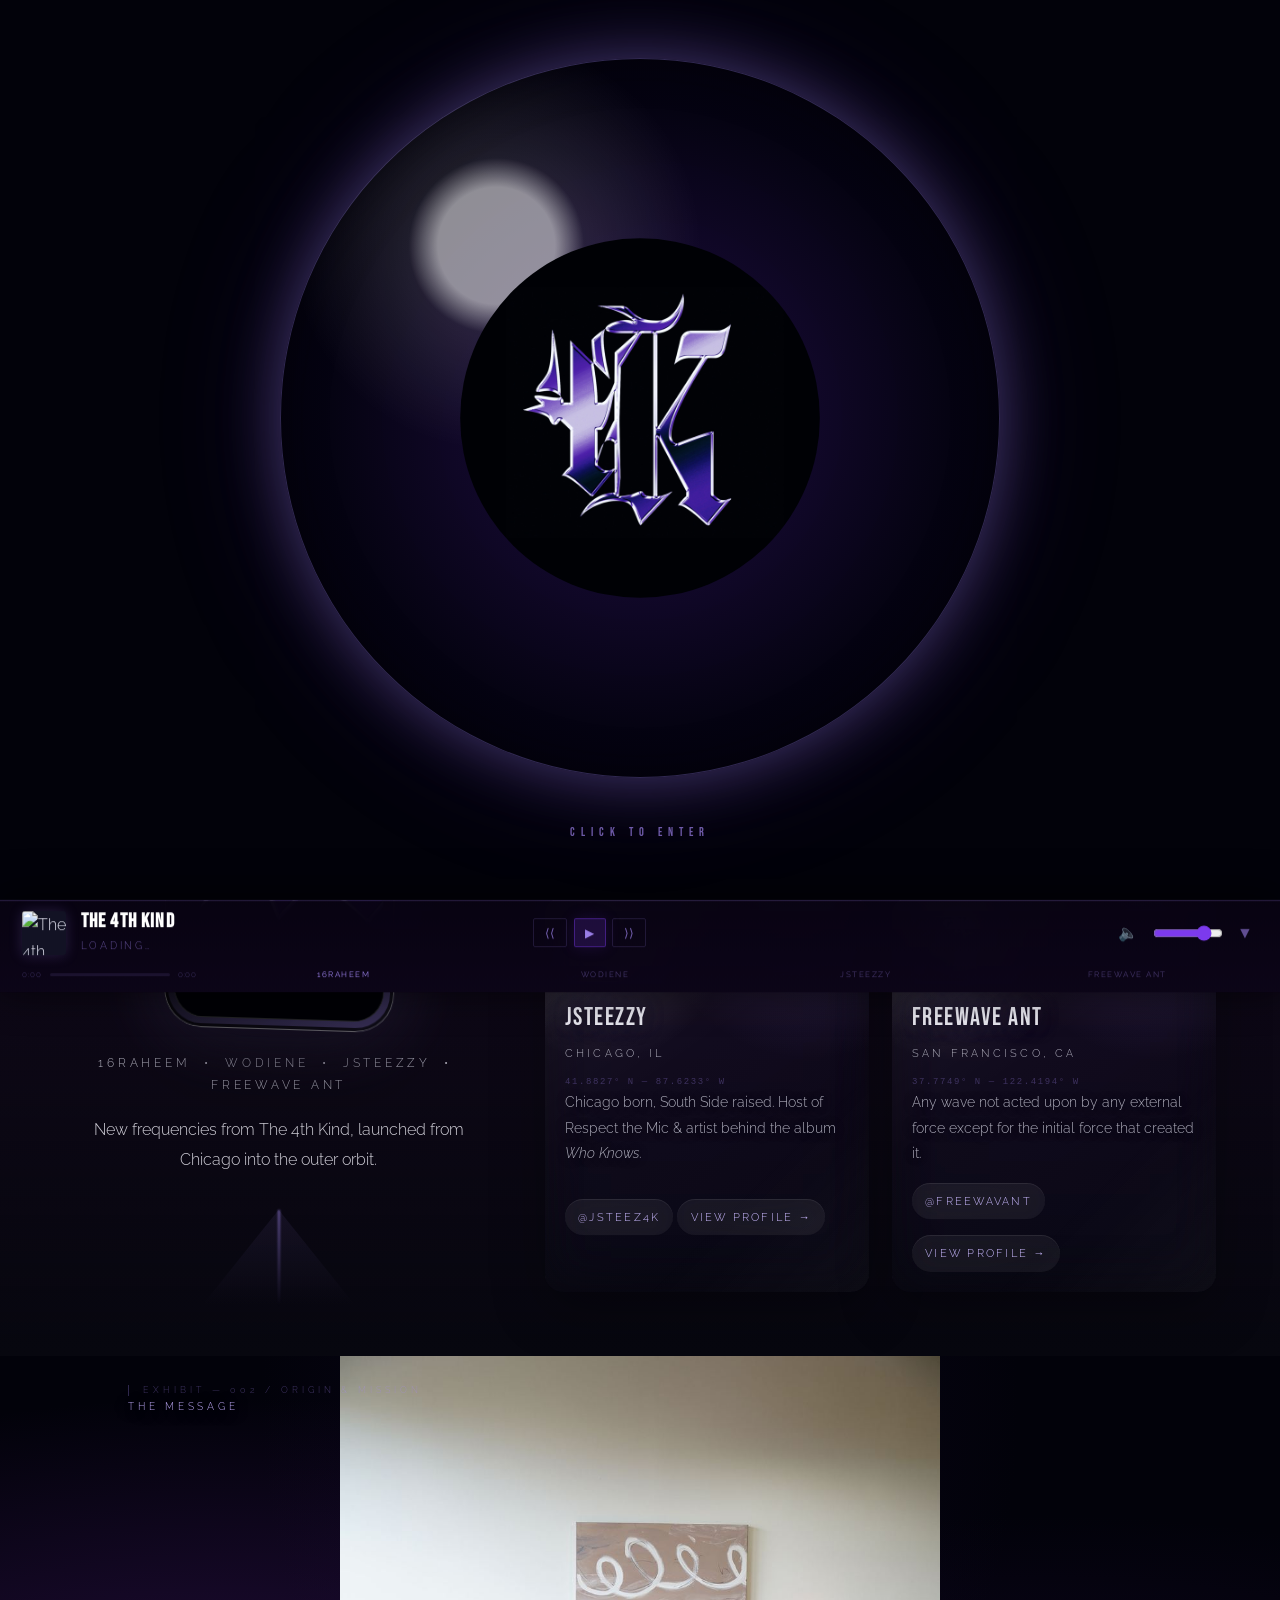
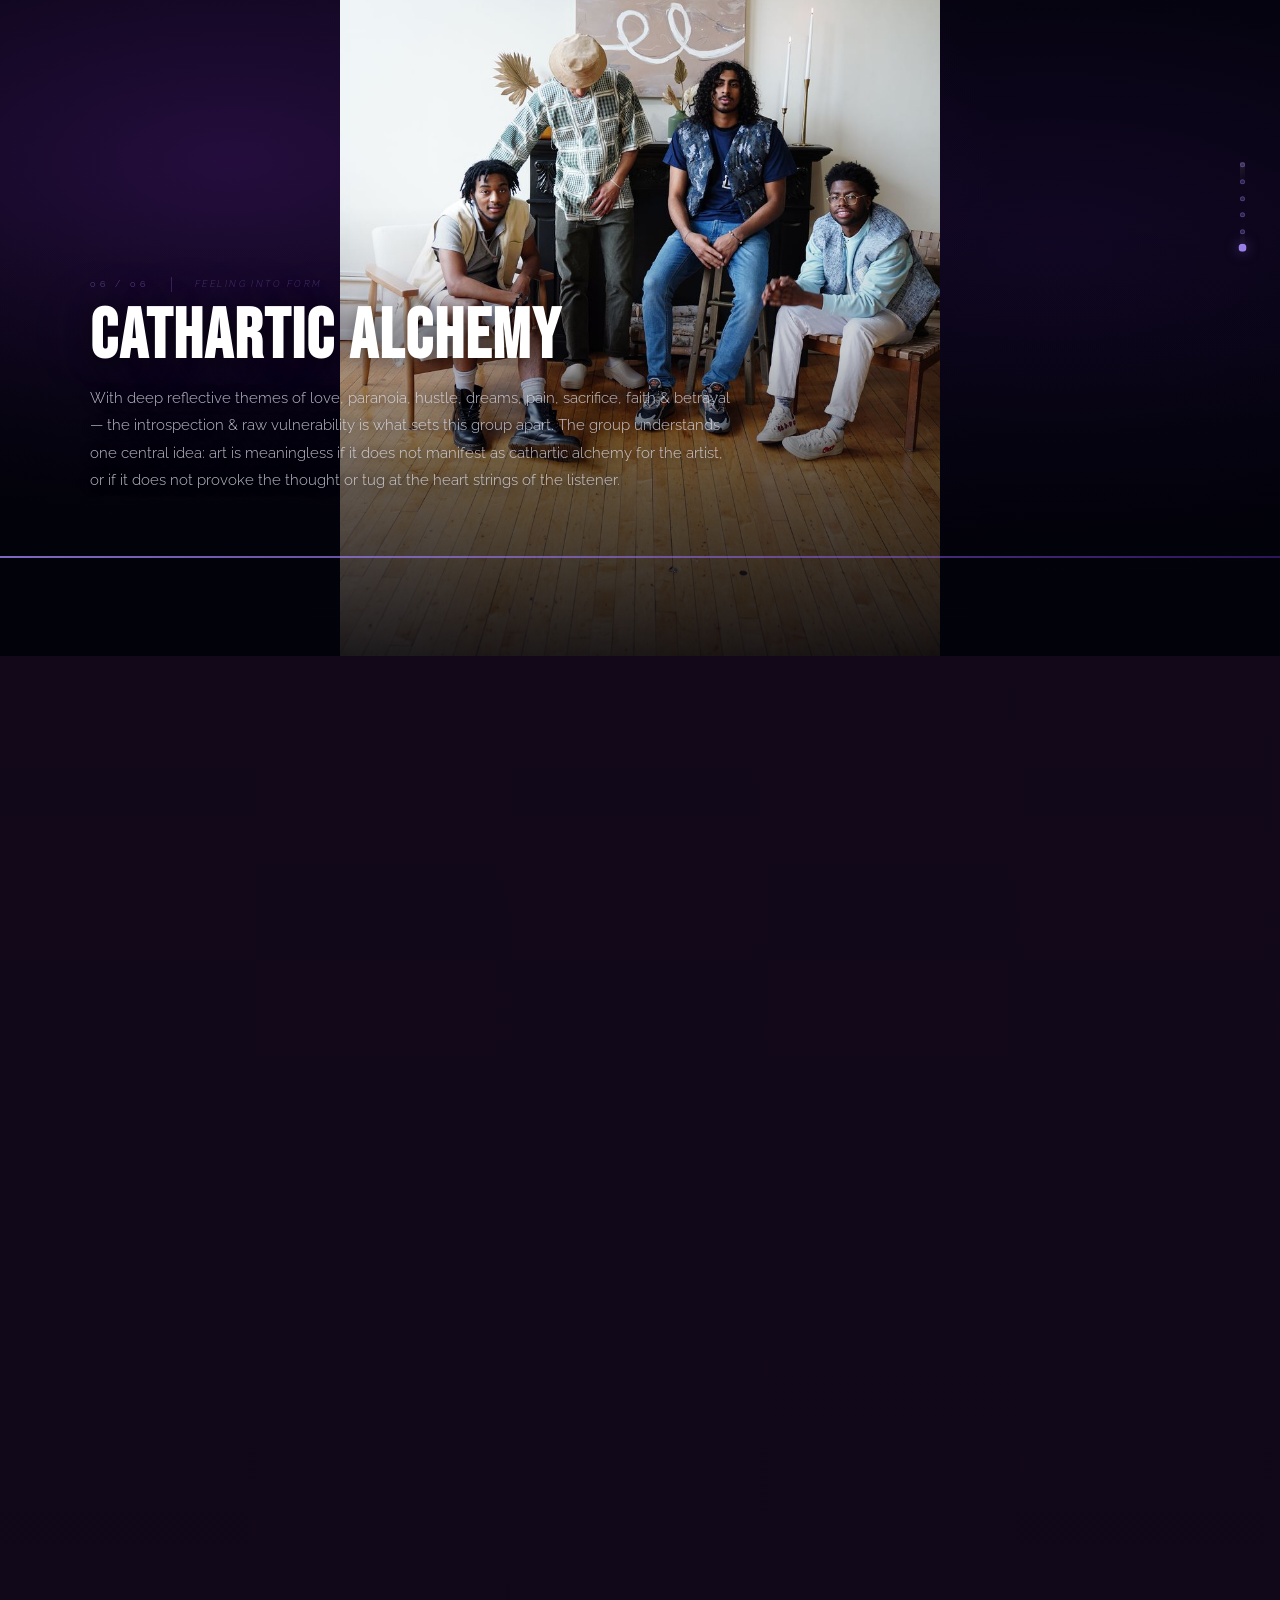
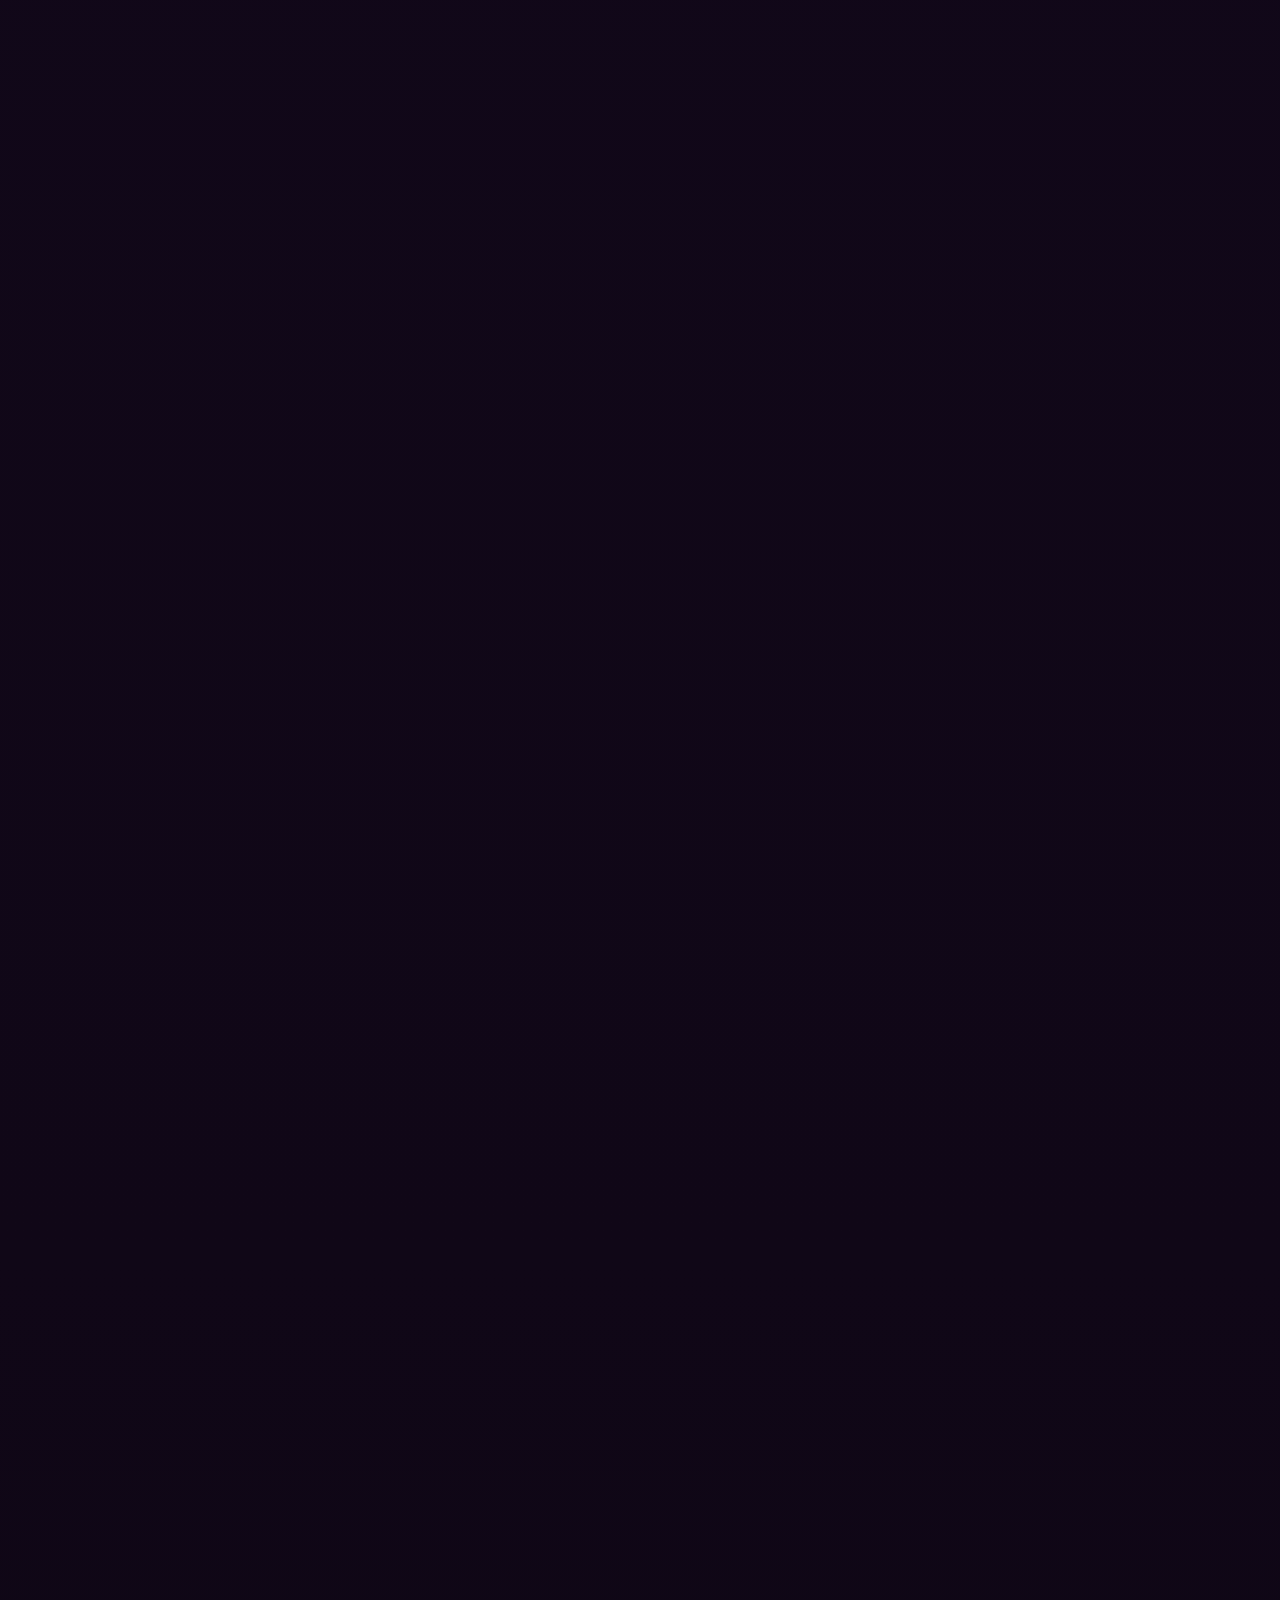
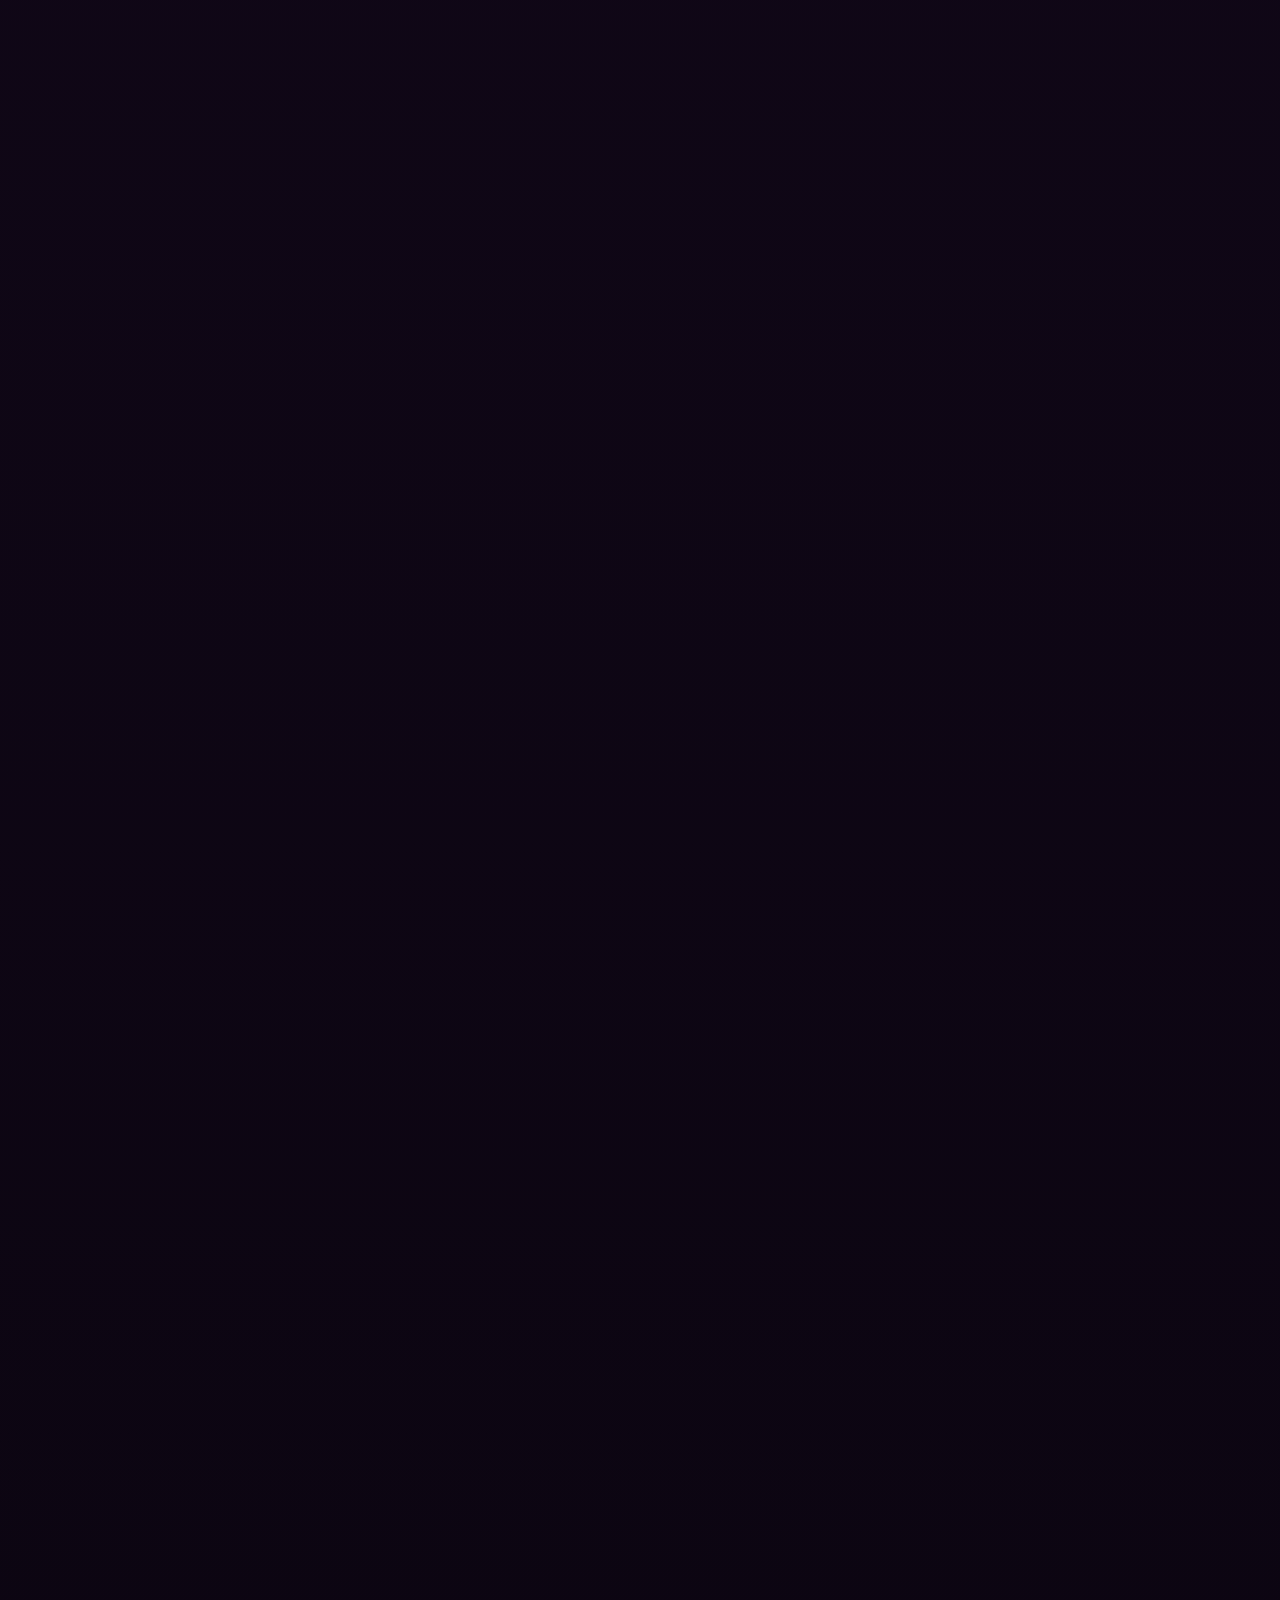
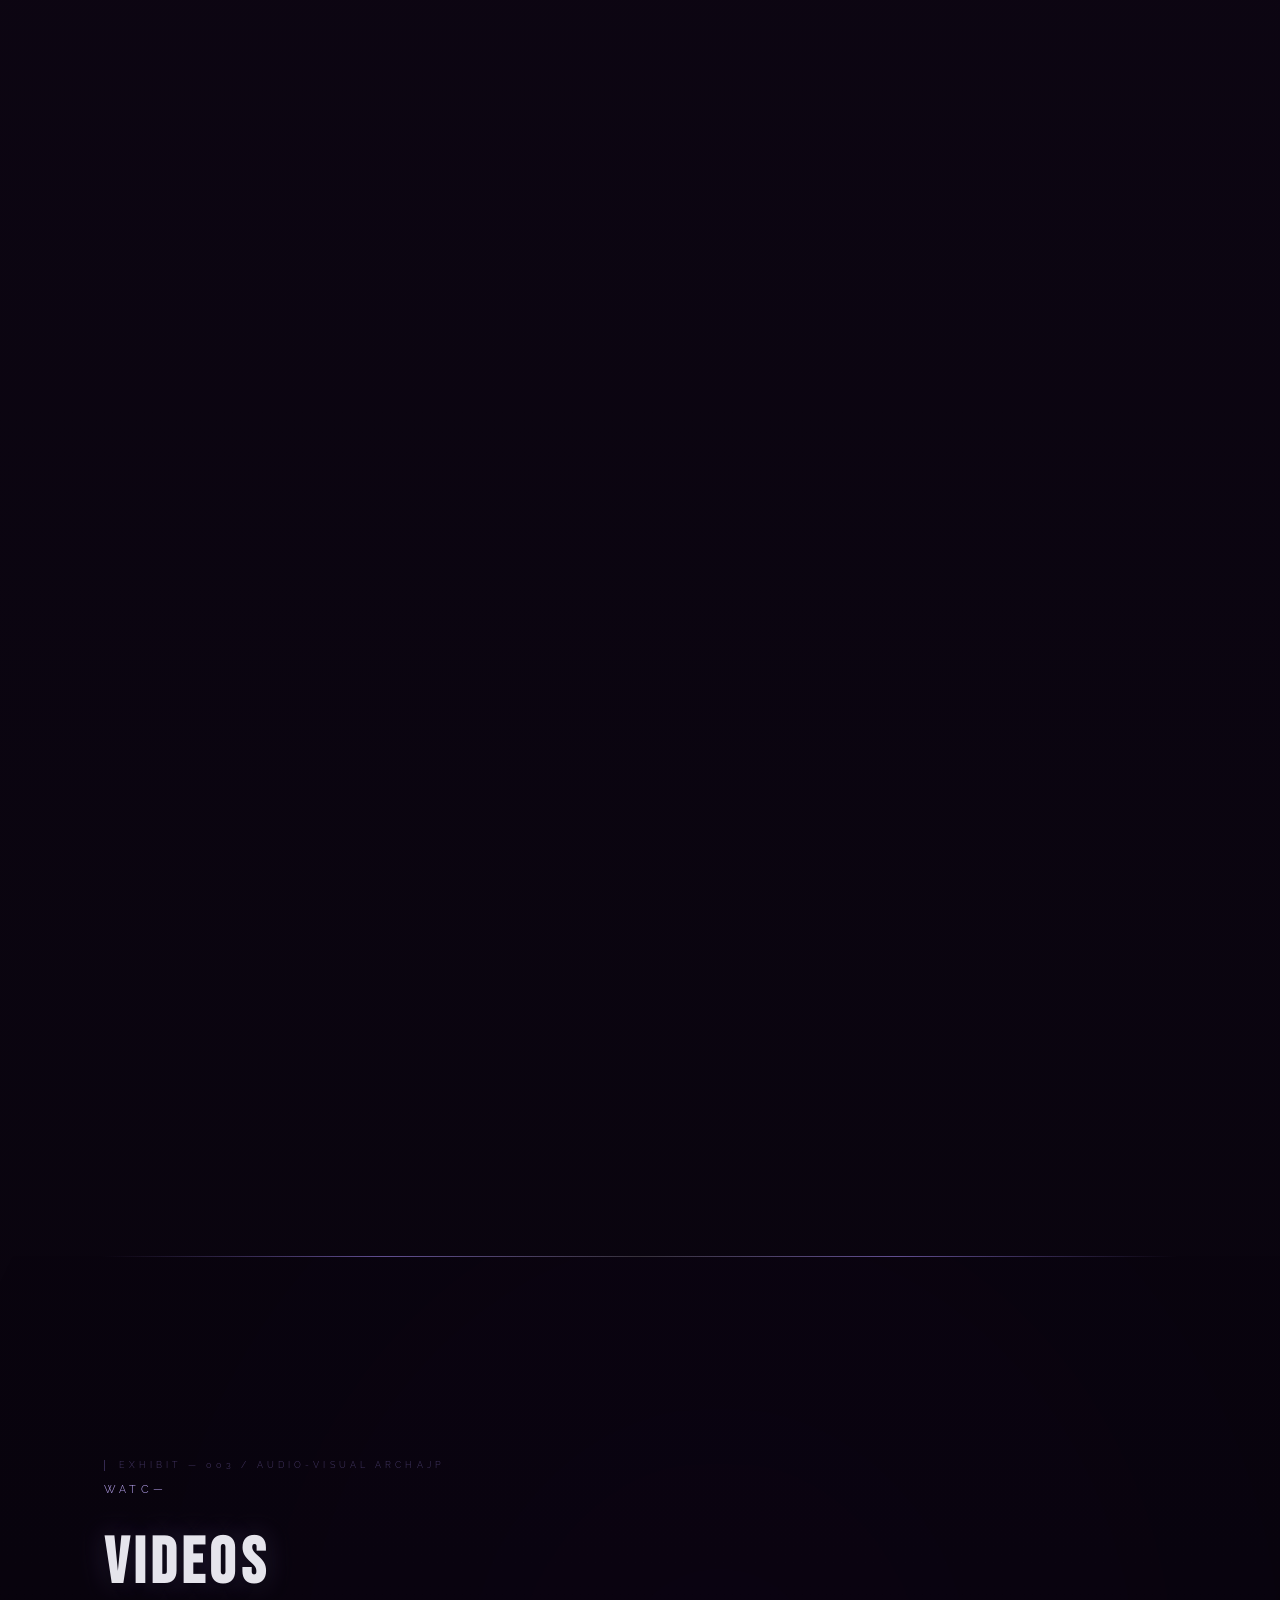
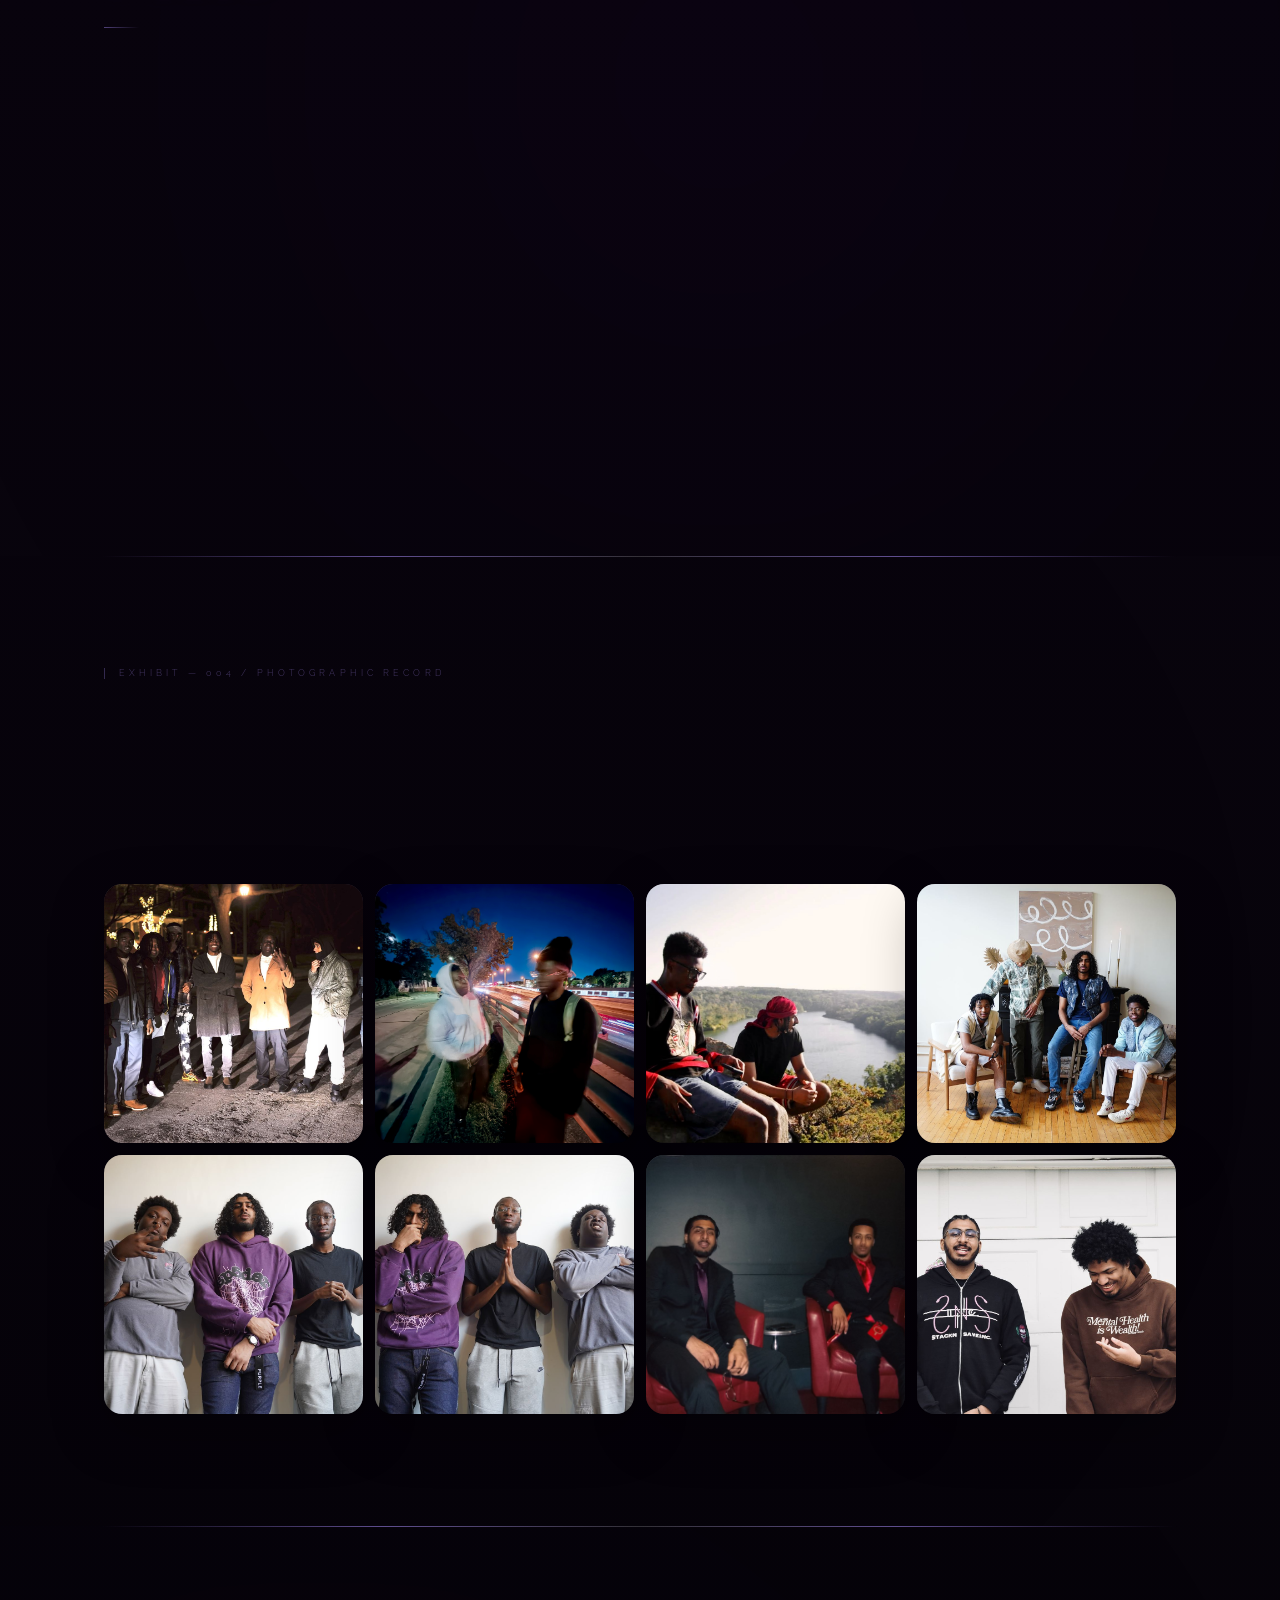
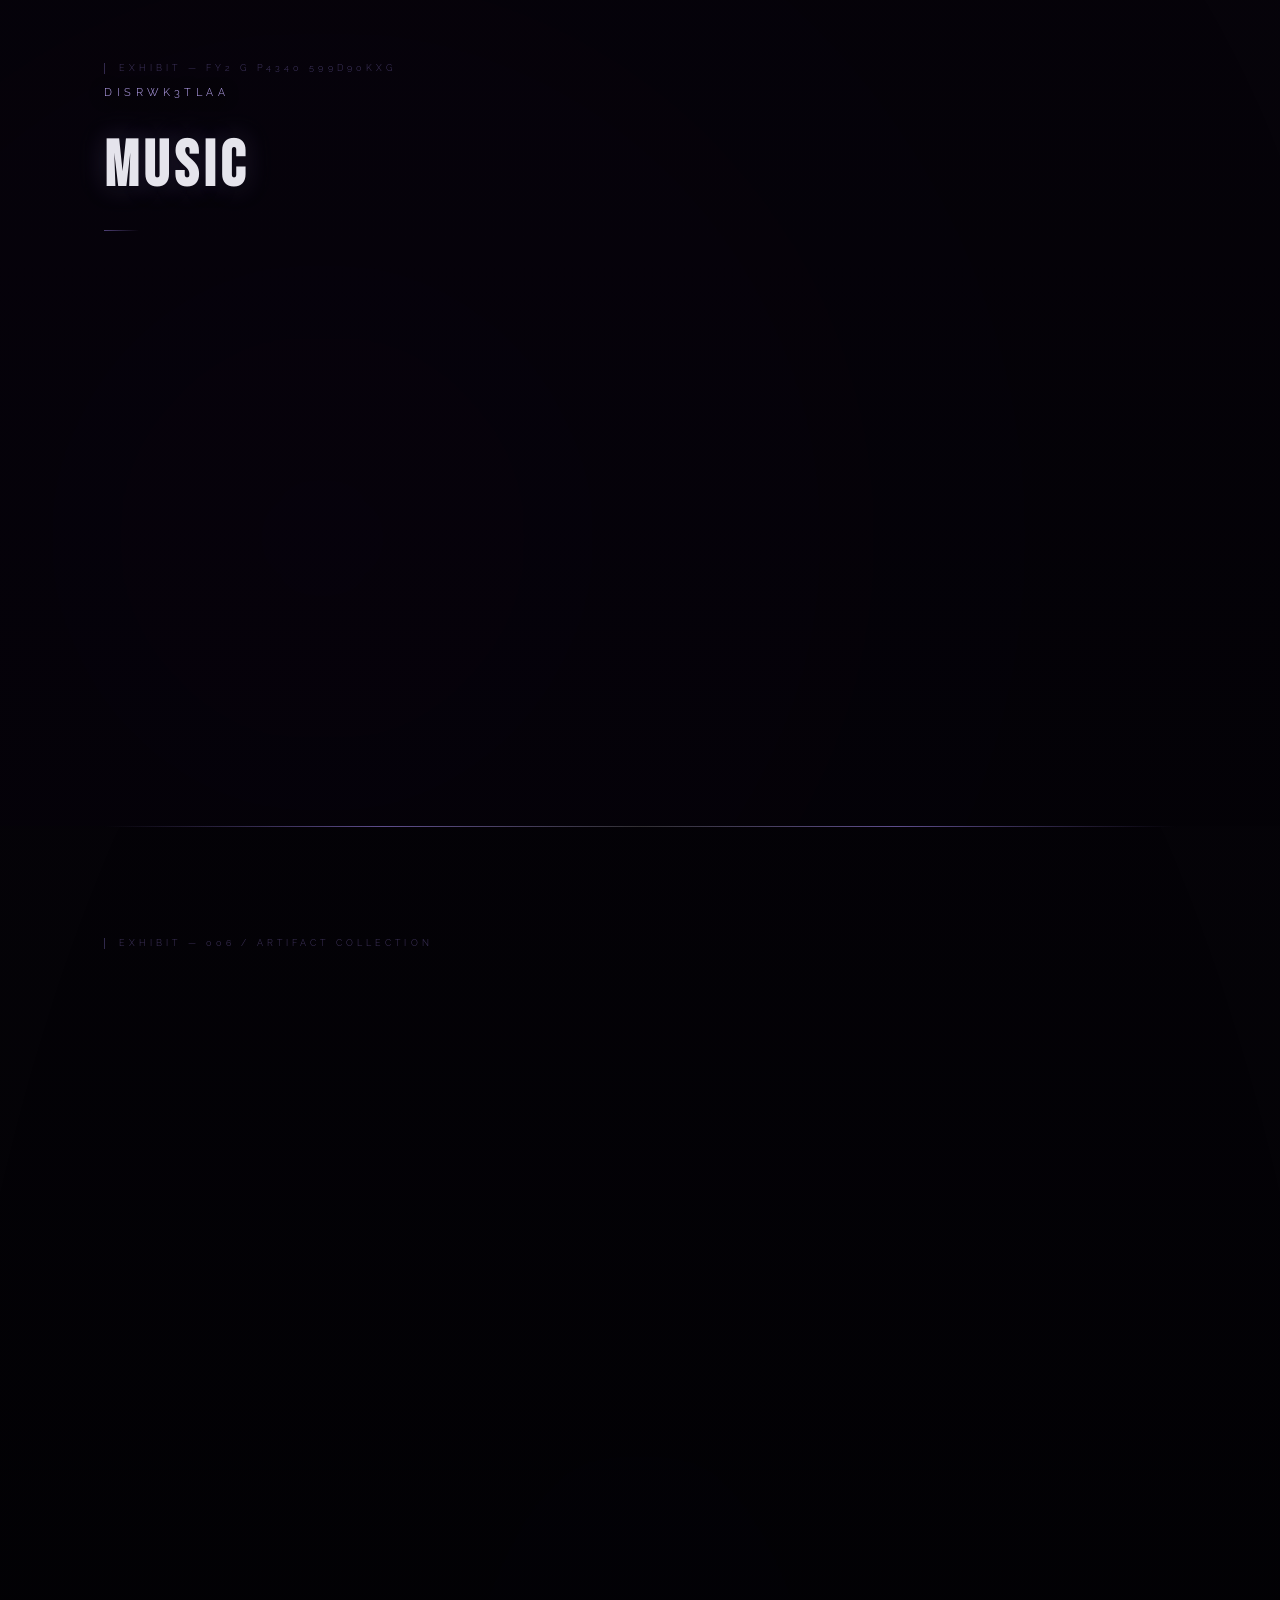
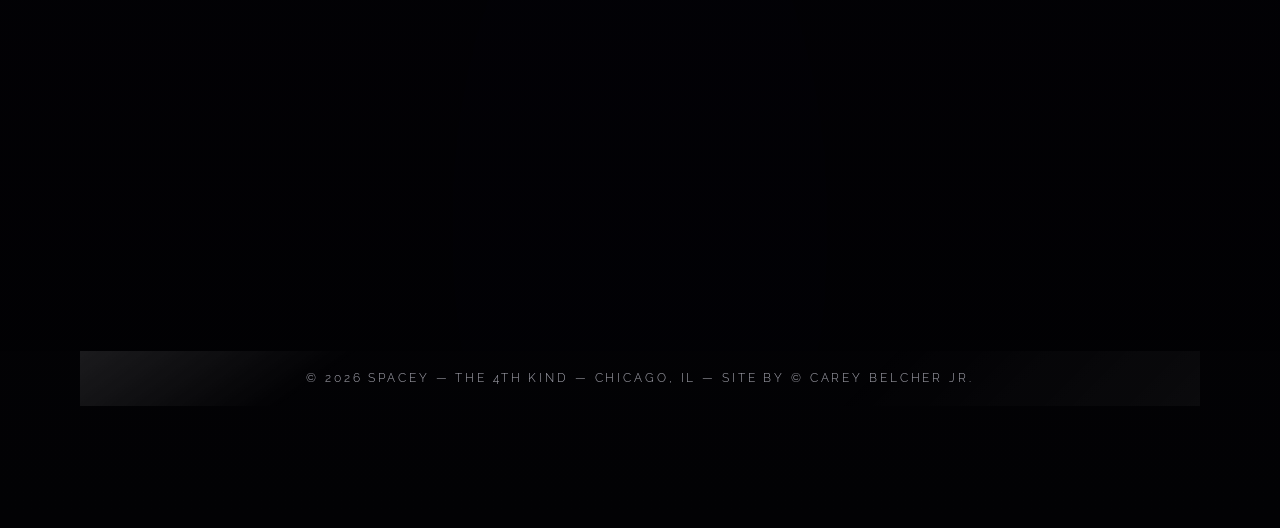
==== commit d1c87261: "Raise chapter text above player" ====
--- a/index.html
+++ b/index.html
@@ -1461,7 +1461,7 @@
       z-index: 3;
       max-width: 880px;
       margin-left: clamp(2rem, 7vw, 7rem);
-      padding-bottom: clamp(2.5rem, 7vh, 5rem);
+      padding-bottom: clamp(8.5rem, 18vh, 12rem);
       transform: translateY(30px);
       opacity: 0;
       transition: transform 0.95s cubic-bezier(0.22,0.61,0.36,1) 0.28s,
@@ -1549,7 +1549,7 @@
     .chapter-dot:hover:not(.active) { background: rgba(167,139,250,0.5); }
     #chapterBar {
       position: absolute;
-      bottom: 0; left: 0;
+      bottom: 98px; left: 0;
       height: 2px; width: 0%;
       background: linear-gradient(to right, rgba(167,139,250,0.75), rgba(124,58,237,0.35));
       z-index: 10;
@@ -1569,7 +1569,11 @@
     }
     @media (max-width: 768px) {
       #about { height: 800vh; }
-      .chapter-content { max-width: calc(100% - 4rem); margin-left: 2rem; }
+      .chapter-content {
+        max-width: calc(100% - 4rem);
+        margin-left: 2rem;
+        padding-bottom: clamp(10rem, 25vh, 14rem);
+      }
       .chapter-nav { right: 0.8rem; }
     }
   </style>
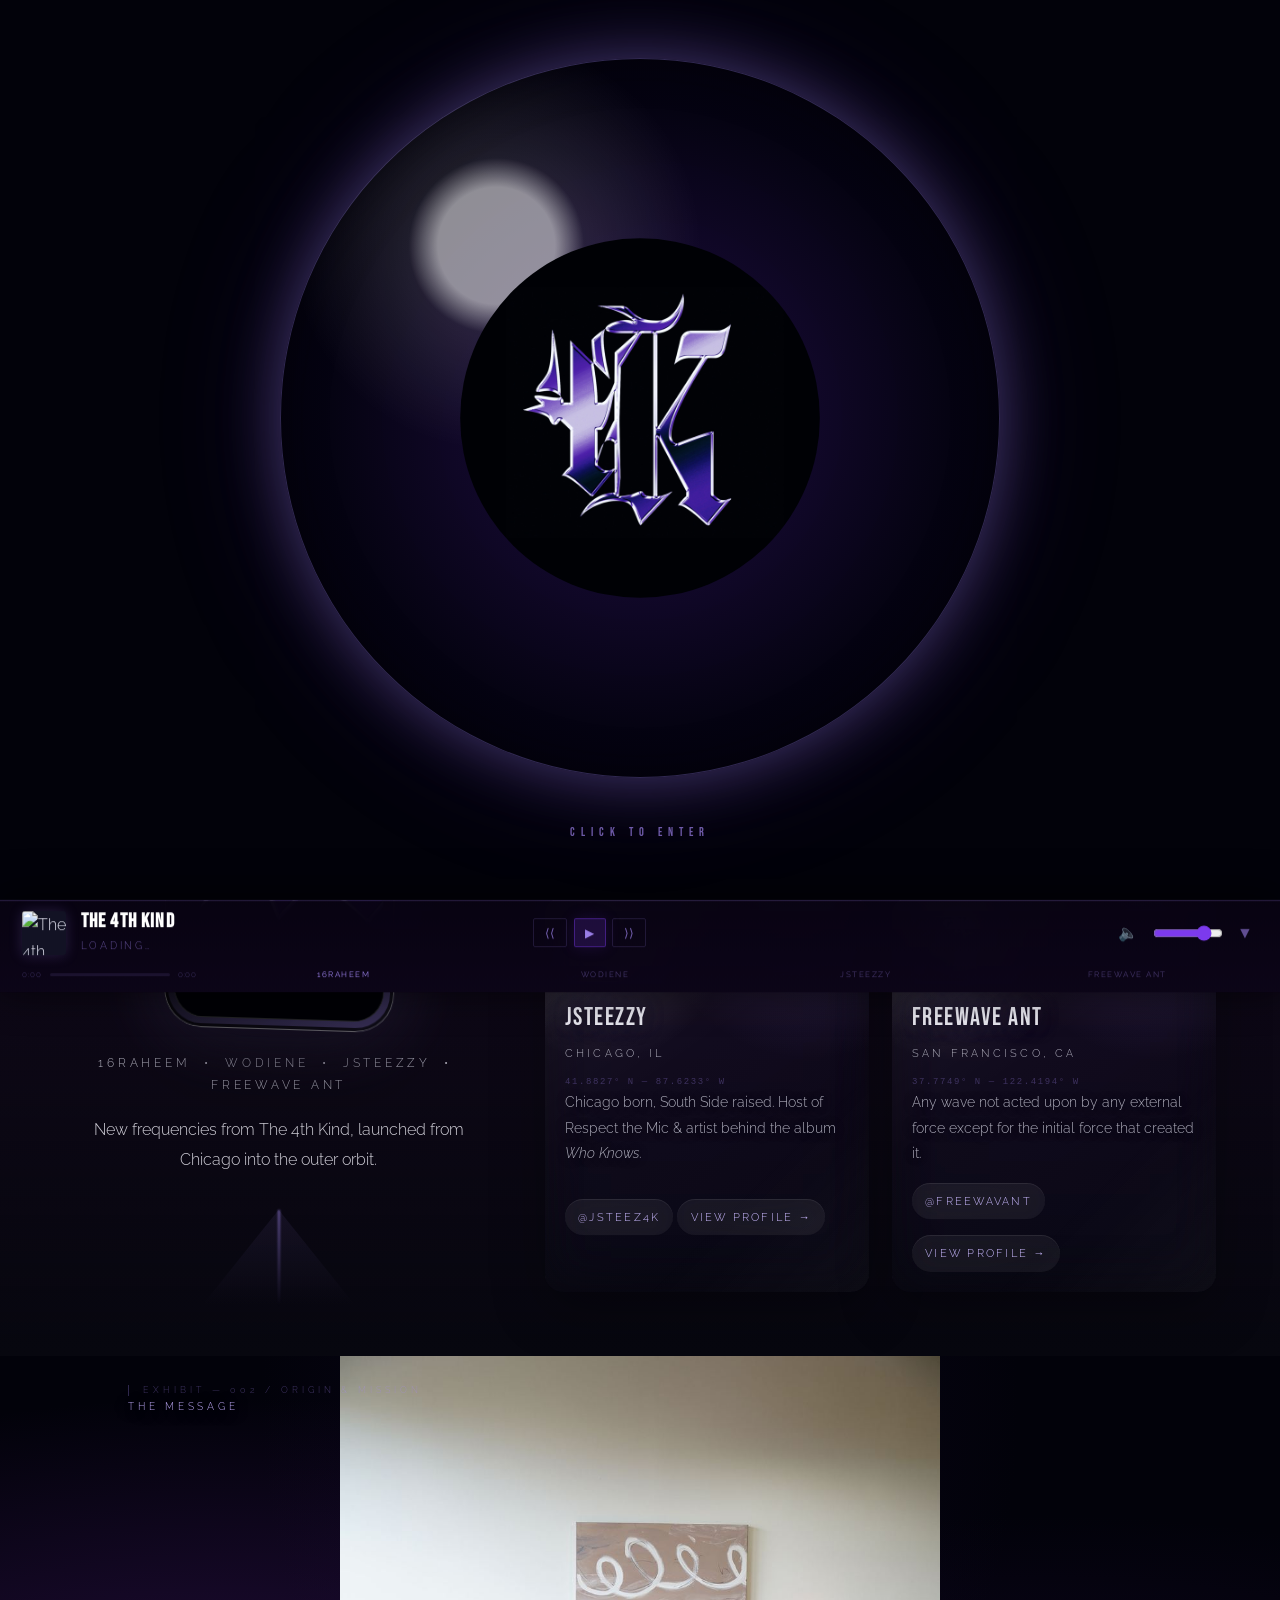
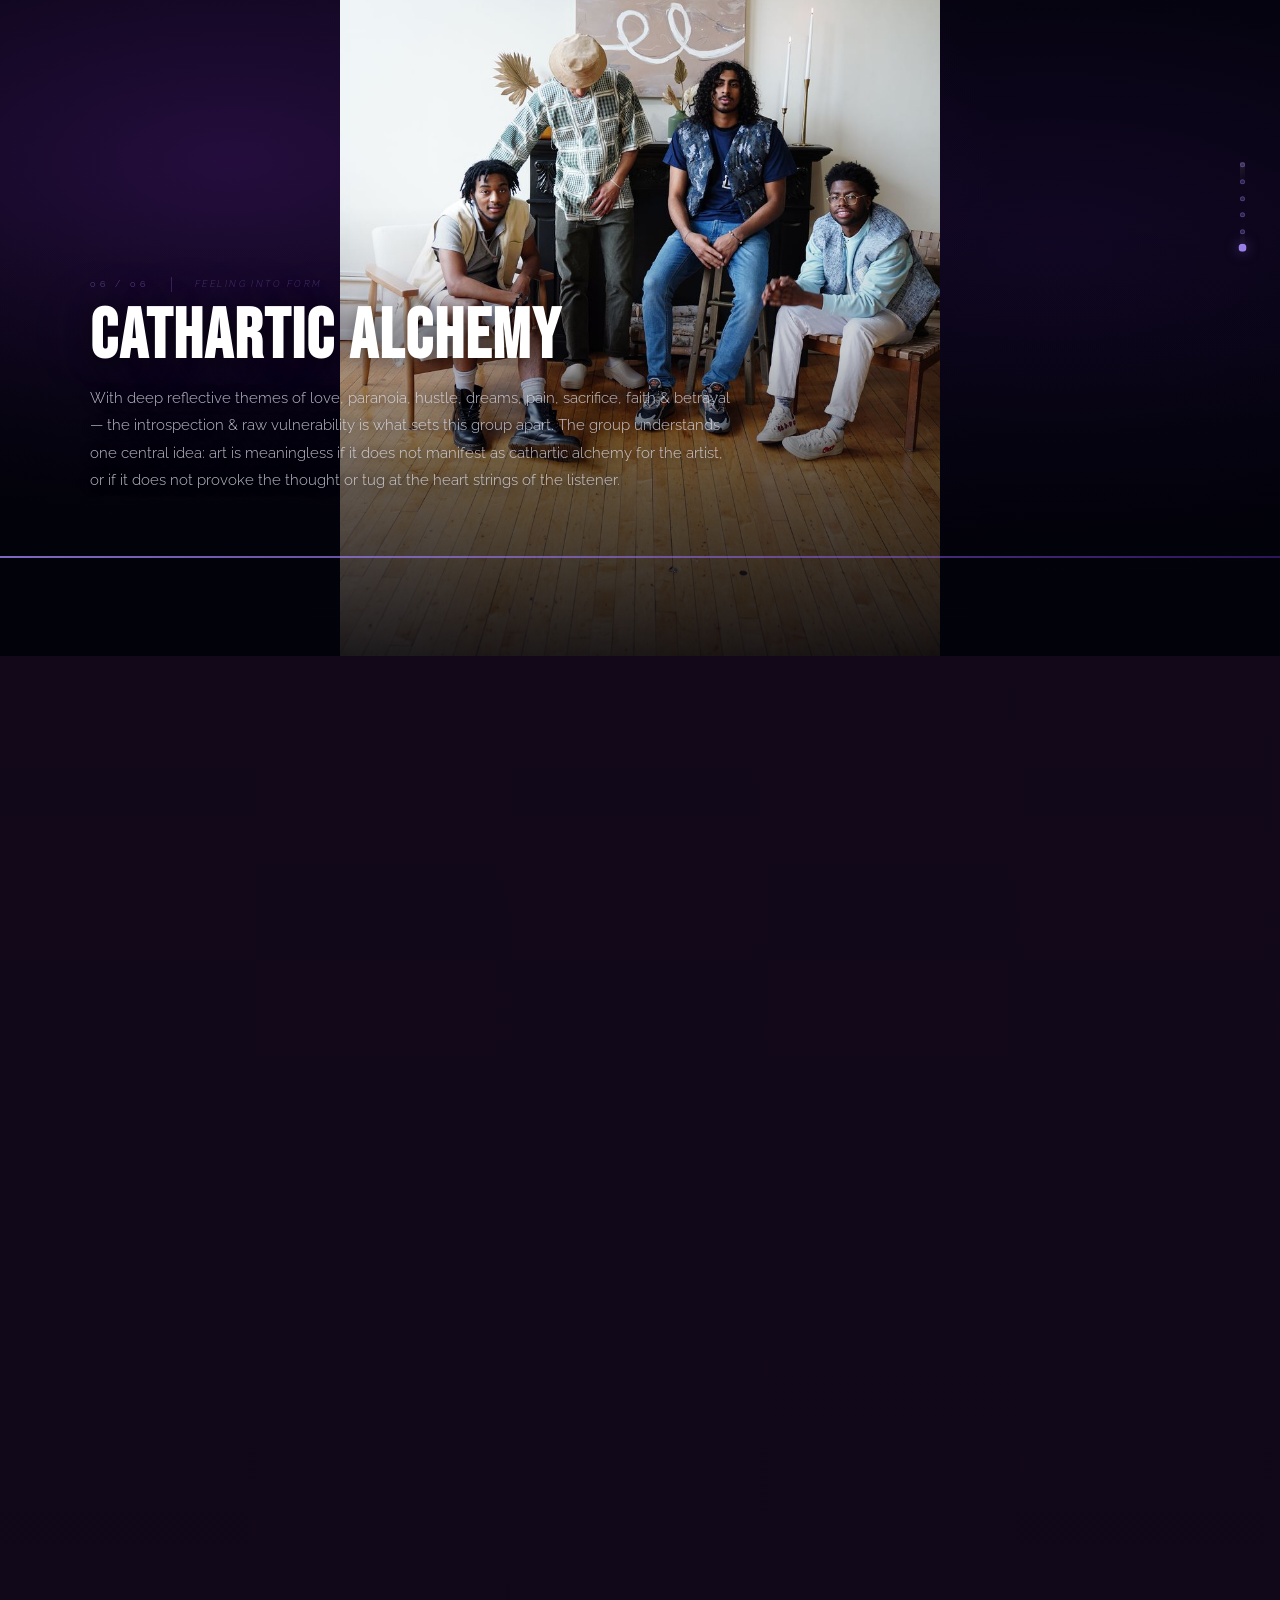
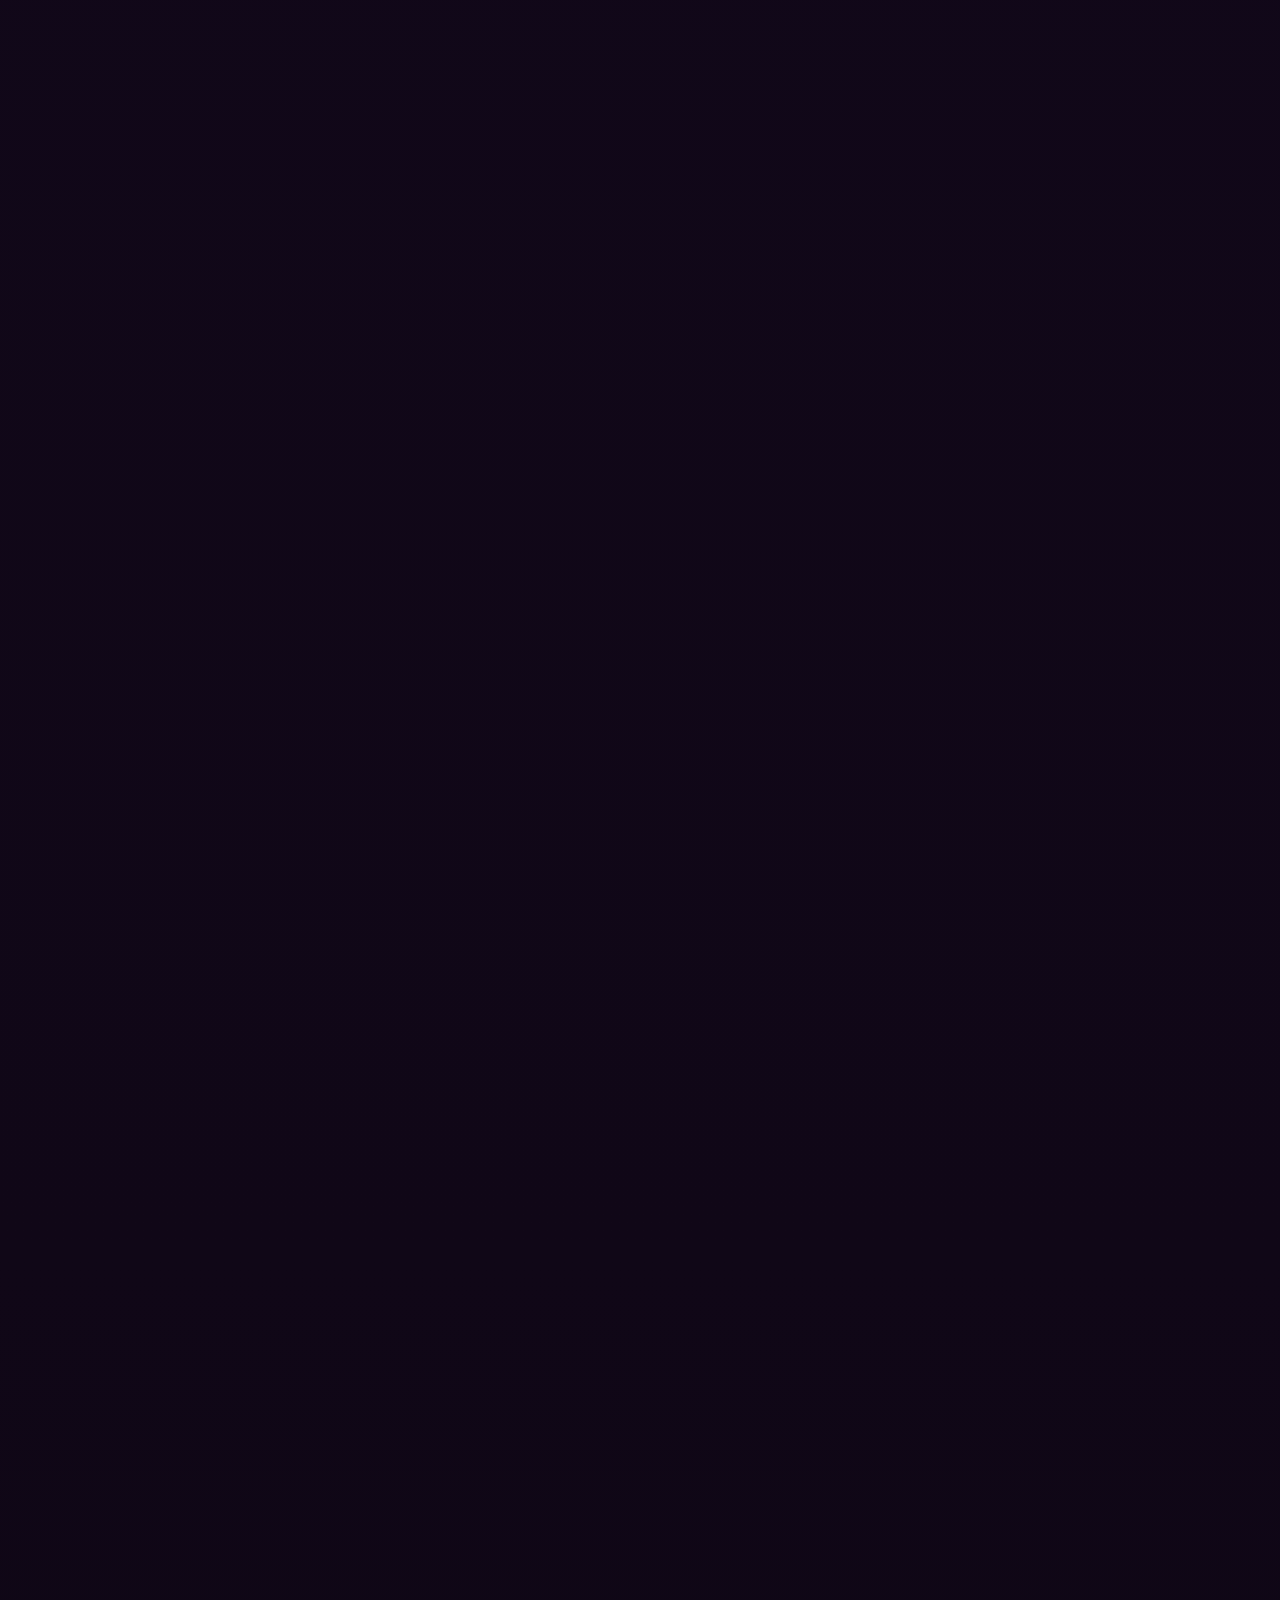
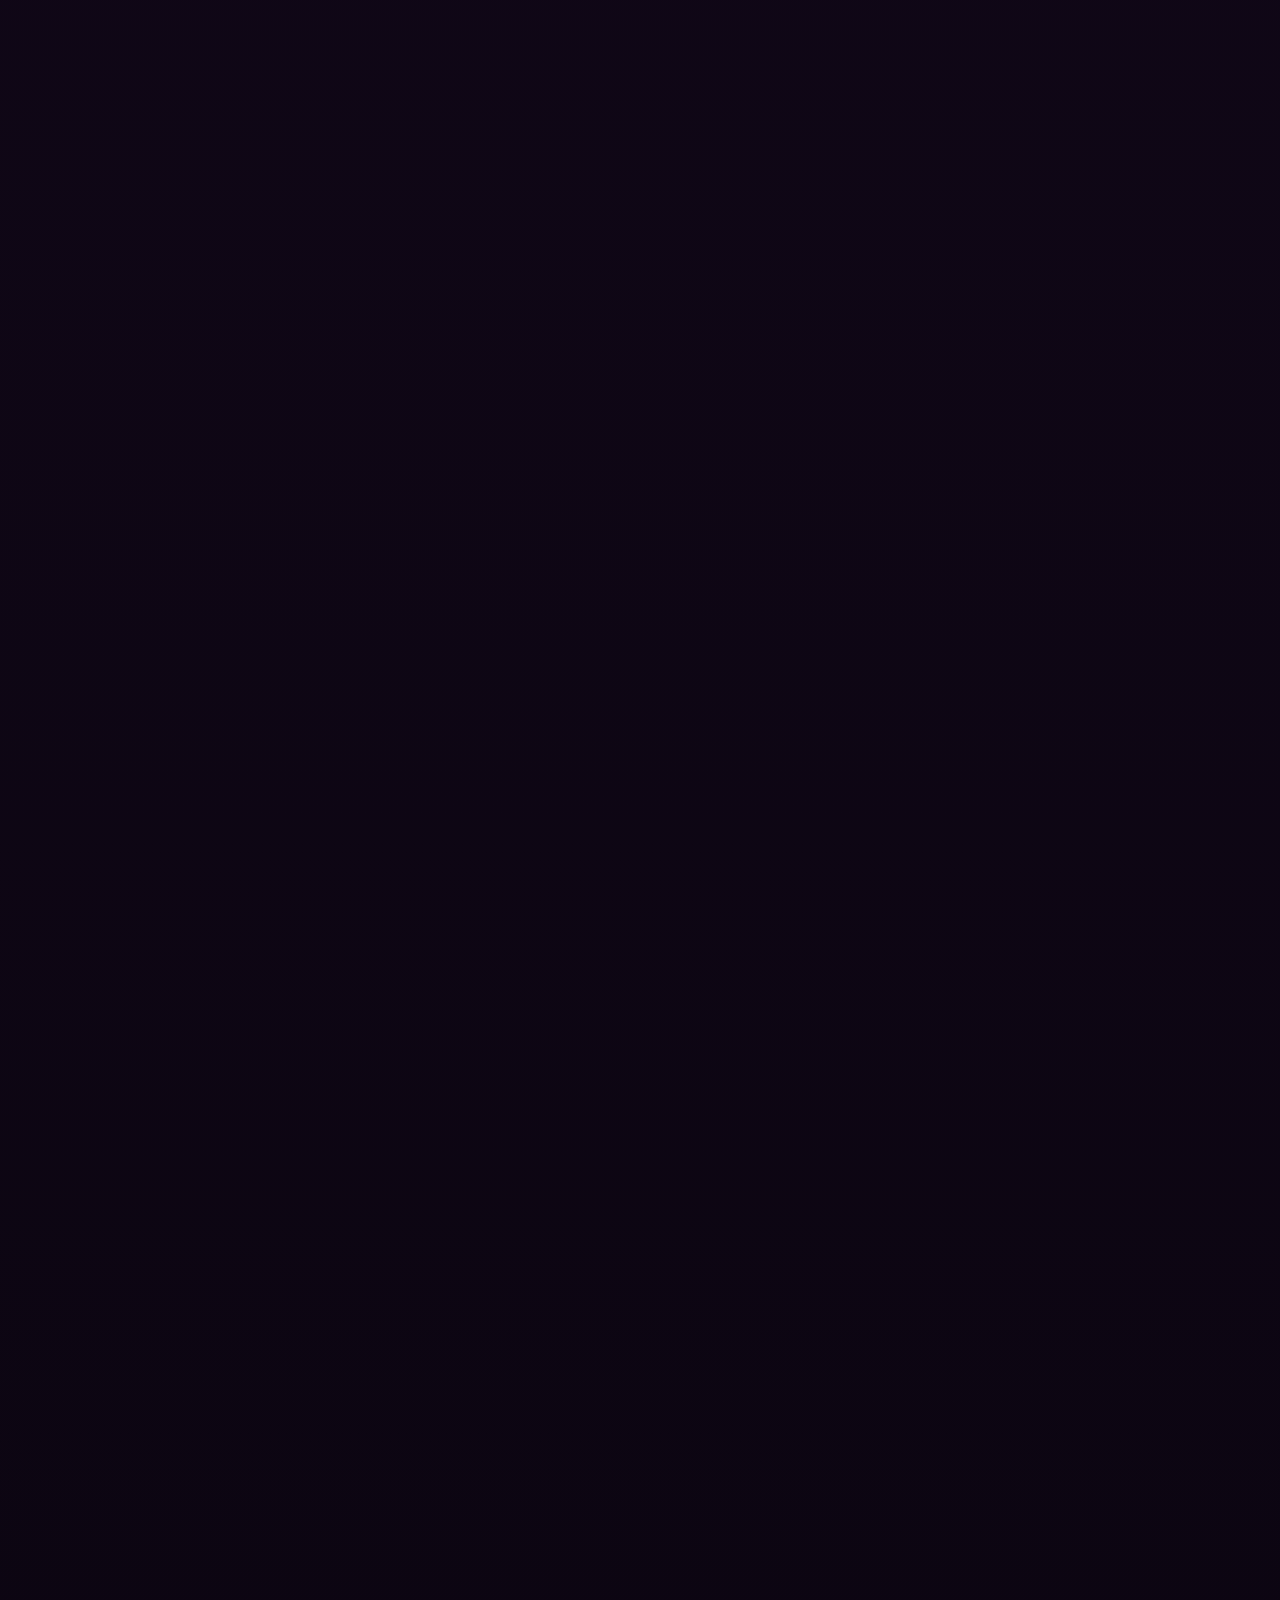
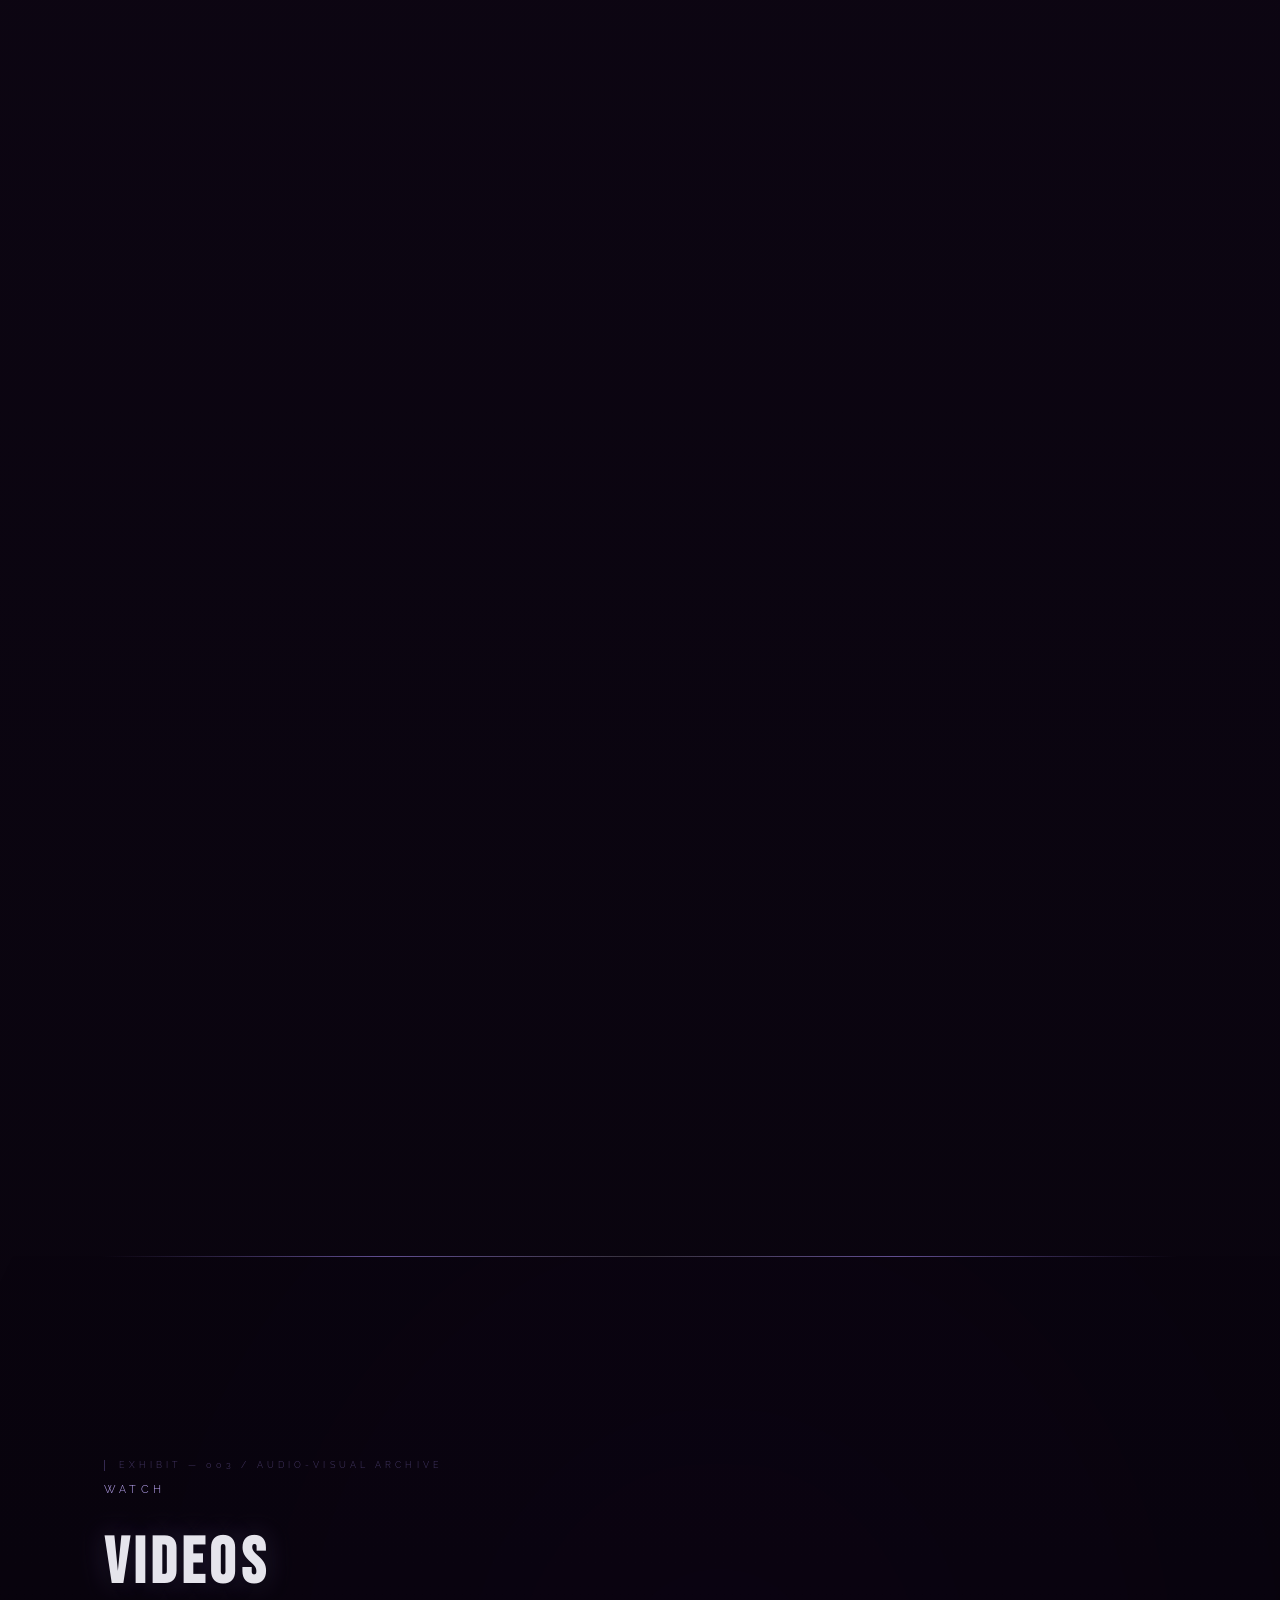
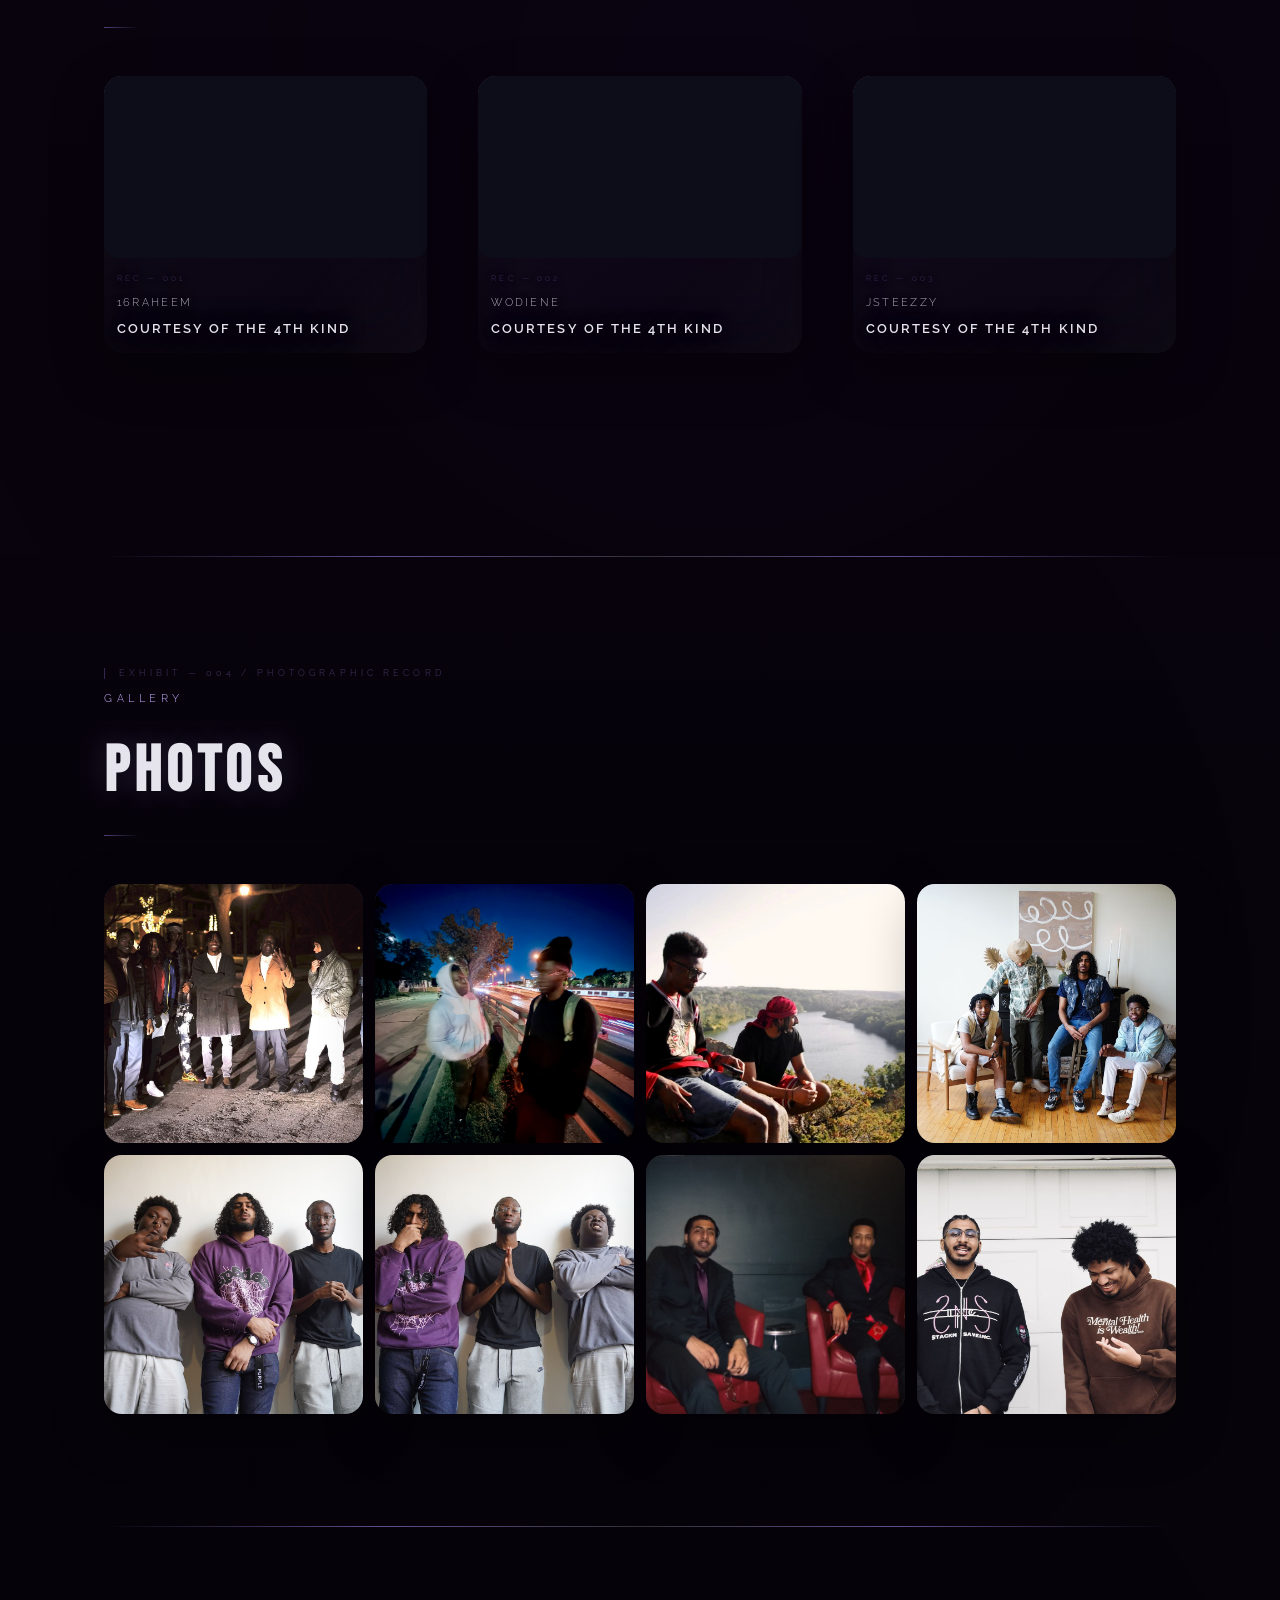
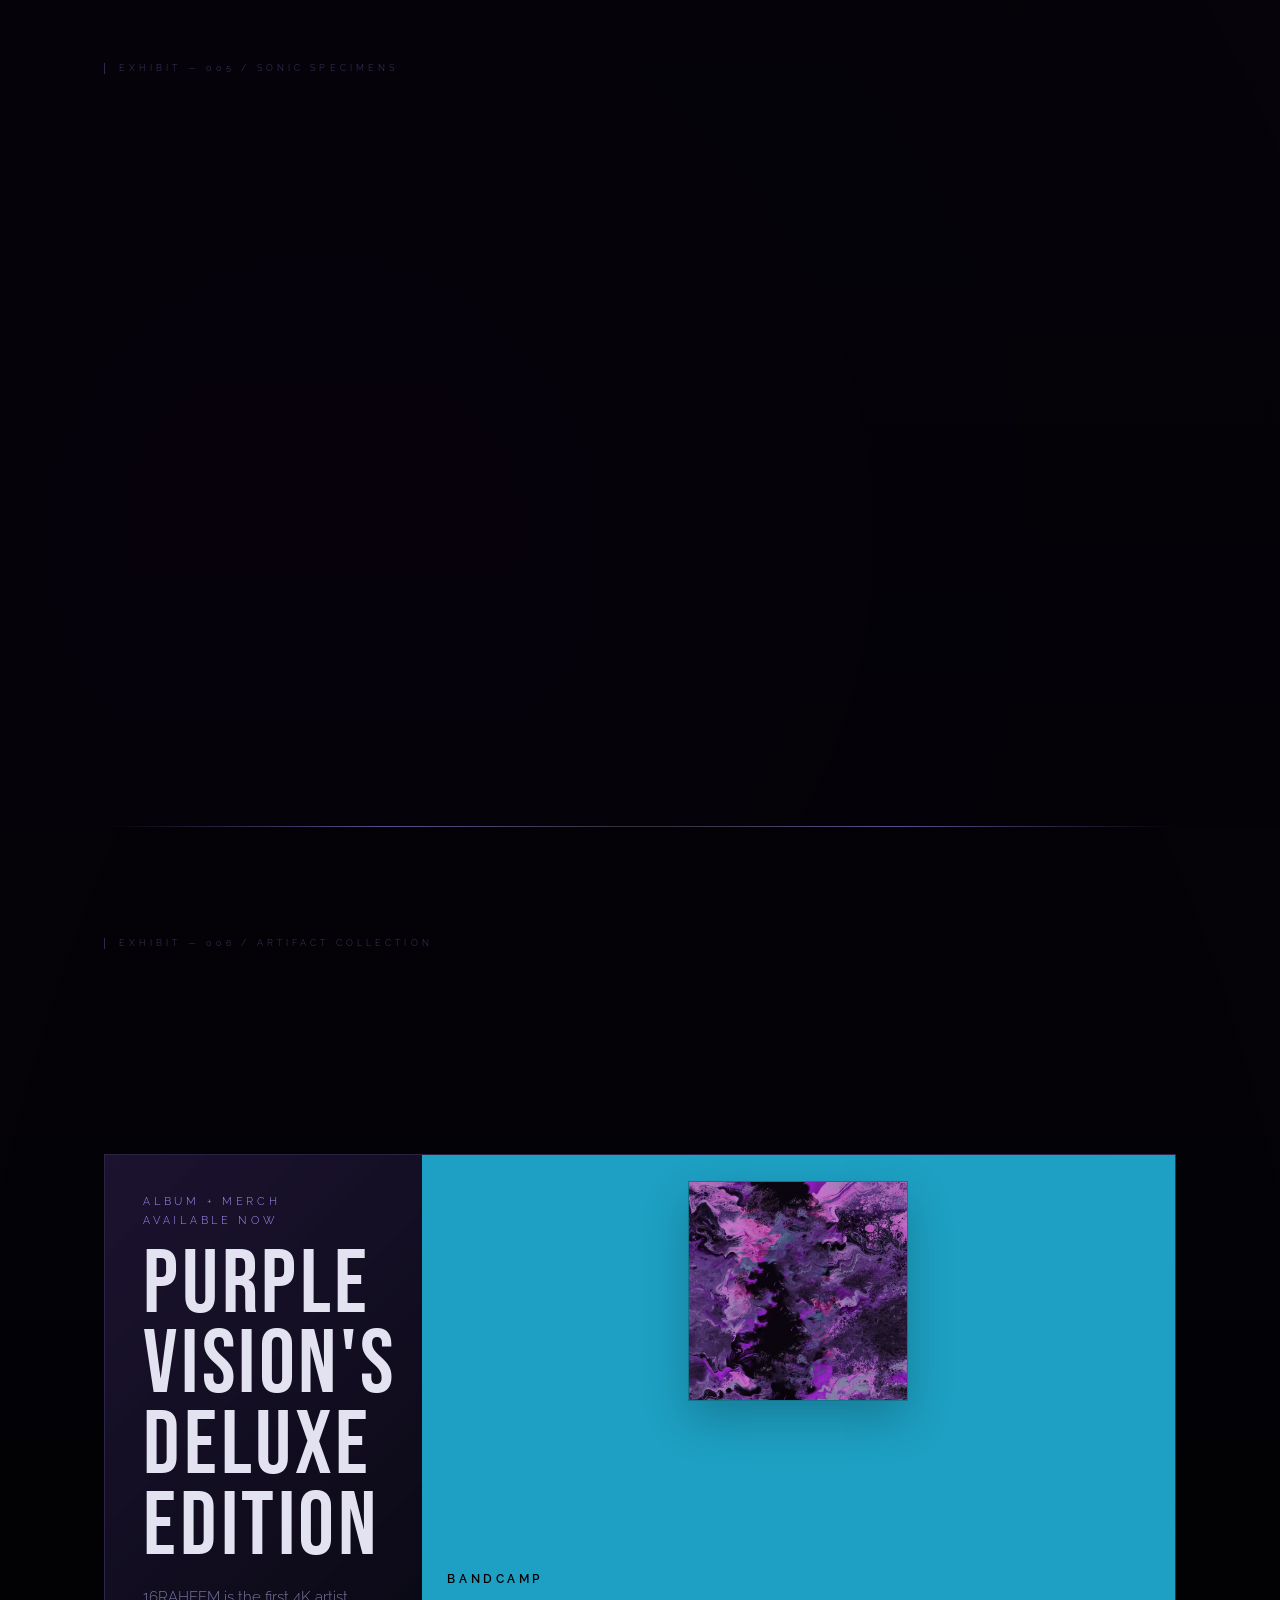
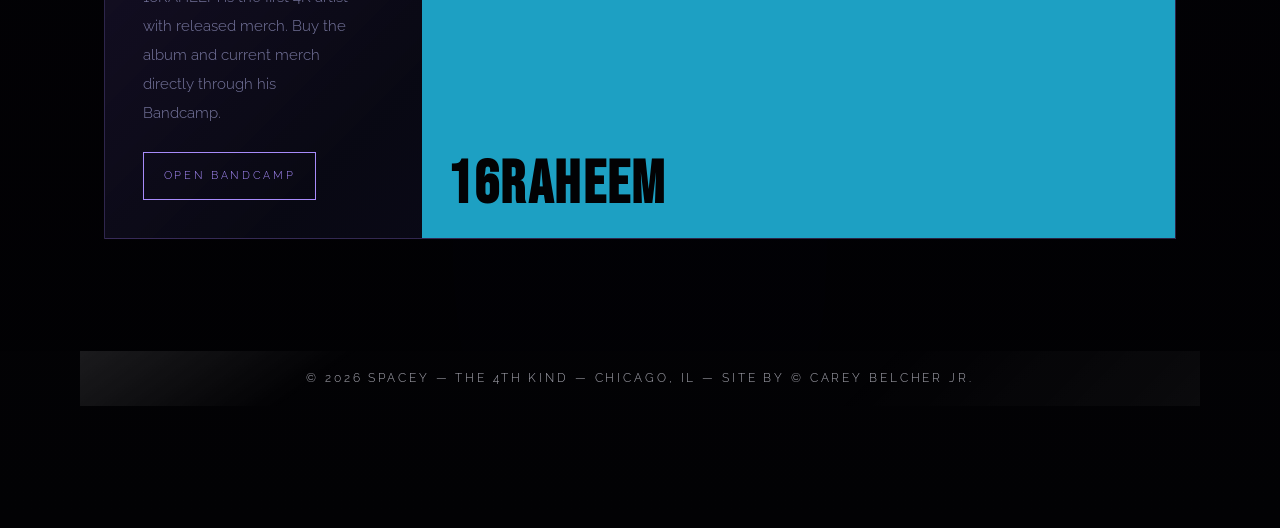
==== commit 397a5eab: "Improve mobile layout" ====
--- a/index.html
+++ b/index.html
@@ -1575,6 +1575,362 @@
         padding-bottom: clamp(10rem, 25vh, 14rem);
       }
       .chapter-nav { right: 0.8rem; }
+    }
+
+    /* ── Mobile polish pass ── */
+    @media (max-width: 768px) {
+      body {
+        padding-bottom: 126px;
+      }
+
+      #cursor-glow,
+      #exhibit-progress {
+        display: none;
+      }
+
+      #intro-logo {
+        width: min(76vw, 360px);
+        height: min(76vw, 360px);
+      }
+      #intro-cta {
+        margin-top: 1.6rem;
+        font-size: 0.62rem;
+        letter-spacing: 0.34em;
+      }
+
+      nav {
+        position: fixed;
+        left: 0;
+        right: 0;
+        width: auto;
+        padding: 0.85rem 1rem;
+      }
+      .nav-logo {
+        max-width: calc(100vw - 5rem);
+        font-size: 0.95rem;
+        letter-spacing: 0.12em;
+        white-space: nowrap;
+        overflow: hidden;
+        text-overflow: ellipsis;
+      }
+      .nav-links a {
+        padding: 0.82rem 1rem;
+      }
+
+      #hero {
+        min-height: auto;
+        padding: 5.6rem 0 2.5rem;
+        overflow: visible;
+      }
+      .hero-content {
+        width: calc(100% - 2rem);
+        gap: 2.2rem;
+      }
+      .hero-eyebrow {
+        margin-bottom: 0.65rem;
+        font-size: 0.6rem;
+        letter-spacing: 0.34em;
+      }
+      .hero-title {
+        font-size: clamp(3.4rem, 17vw, 4.9rem);
+        line-height: 0.9;
+        margin-bottom: 0.55rem;
+      }
+      .hero-video-label {
+        font-size: 0.58rem;
+        letter-spacing: 0.28em;
+      }
+      .hero-iphone-video {
+        width: min(56vw, 190px);
+      }
+      .iphone-device {
+        border-radius: 30px;
+        padding: 8px;
+        transform: none;
+      }
+      .iphone-device::before {
+        top: 12px;
+        height: 16px;
+      }
+      .iphone-device::after,
+      .iphone-display {
+        border-radius: 24px;
+      }
+      .hero-sub {
+        max-width: 20rem;
+        margin: 1.15rem auto 0.85rem;
+        font-size: 0.64rem;
+        letter-spacing: 0.18em;
+        line-height: 1.8;
+      }
+      .hero-copy {
+        margin: 0 auto;
+        max-width: 22rem;
+        font-size: 0.9rem;
+        line-height: 1.7;
+      }
+      .hero-brand::before,
+      .hero-brand::after {
+        display: none;
+      }
+      .hero-artists-header {
+        margin-bottom: 0.85rem;
+      }
+      .hero-artists-header .section-title {
+        font-size: clamp(2rem, 12vw, 3rem);
+      }
+      .hero-members-grid {
+        gap: 0.75rem;
+      }
+      .hero-members-grid .member-card,
+      .member-card {
+        padding: 1rem;
+      }
+      .hero-members-grid .member-avatar,
+      .member-avatar {
+        width: 56px;
+        height: 56px;
+        margin-bottom: 0.75rem;
+      }
+      .member-name {
+        font-size: 1.55rem;
+      }
+      .member-origin,
+      .member-coords,
+      .member-link,
+      .member-profile-link {
+        font-size: 0.58rem;
+        letter-spacing: 0.14em;
+      }
+      .member-bio {
+        font-size: 0.78rem;
+        line-height: 1.65;
+        margin-bottom: 0.85rem;
+      }
+
+      .depth-section {
+        min-height: auto;
+        overflow: visible;
+      }
+      .section-inner {
+        padding: 3.5rem 1rem;
+      }
+      .section-title {
+        margin-bottom: 1.6rem;
+        font-size: clamp(2.2rem, 13vw, 3.4rem);
+        line-height: 0.95;
+      }
+      .exhibit-id,
+      .section-label {
+        max-width: 100%;
+        letter-spacing: 0.24em;
+      }
+
+      #about .section-inner {
+        height: 100svh;
+      }
+      .manifesto-chapter {
+        align-items: flex-start;
+      }
+      .chapter-bg {
+        background-size: cover;
+        background-position: center;
+      }
+      .chapter-overlay {
+        background:
+          linear-gradient(to bottom, rgba(2,2,10,0.78) 0%, rgba(2,2,10,0.38) 34%, rgba(2,2,10,0.88) 78%, rgba(2,2,10,0.96) 100%);
+      }
+      .chapter-section-label {
+        top: 6.4rem;
+        left: 1rem;
+        right: 3rem;
+      }
+      .chapter-section-label .exhibit-id {
+        font-size: 0.48rem;
+        letter-spacing: 0.22em;
+      }
+      .chapter-section-label .section-label {
+        font-size: 0.5rem;
+        letter-spacing: 0.24em;
+      }
+      .chapter-content {
+        width: 100%;
+        max-width: none;
+        max-height: calc(100svh - 14rem);
+        margin: 0;
+        padding: 10.1rem 1rem 0;
+        overflow-y: auto;
+        -webkit-overflow-scrolling: touch;
+      }
+      .chapter-meta {
+        gap: 0.75rem;
+        margin-bottom: 0.55rem;
+        flex-wrap: wrap;
+      }
+      .chapter-num,
+      .chapter-cue {
+        font-size: 0.48rem;
+        letter-spacing: 0.18em;
+      }
+      .chapter-cue {
+        padding-left: 0.75rem;
+      }
+      .chapter-heading {
+        font-size: clamp(2.35rem, 13vw, 3.45rem);
+        margin-bottom: 0.65rem;
+      }
+      .chapter-body {
+        max-width: none;
+        font-size: 0.86rem;
+        line-height: 1.62;
+      }
+      .chapter-nav {
+        right: 0.55rem;
+        top: auto;
+        bottom: 8.2rem;
+        transform: none;
+        gap: 0.56rem;
+      }
+      #chapterBar {
+        bottom: 126px;
+      }
+
+      .video-showcase-grid,
+      .music-grid,
+      .photos-grid {
+        gap: 0.85rem;
+      }
+      .photos-grid {
+        grid-template-columns: repeat(2, minmax(0, 1fr));
+      }
+      .track-card {
+        padding: 1rem;
+      }
+      .track-links {
+        gap: 0.45rem;
+      }
+      .track-link,
+      .bandcamp-action {
+        width: 100%;
+        padding: 0.75rem;
+      }
+      .bandcamp-copy {
+        padding: 1.1rem;
+      }
+      .bandcamp-kicker {
+        font-size: 0.56rem;
+        letter-spacing: 0.18em;
+      }
+      .bandcamp-title {
+        font-size: clamp(2.45rem, 16vw, 4rem);
+      }
+      .bandcamp-badge {
+        padding: 1rem;
+        gap: 1rem;
+      }
+
+      #photo-lightbox {
+        padding: 1rem;
+      }
+      #lb-img-wrap {
+        max-width: 100%;
+        max-height: 76vh;
+      }
+      #lb-prev,
+      #lb-next {
+        width: 38px;
+        height: 52px;
+      }
+      #lb-prev { left: 0.5rem; }
+      #lb-next { right: 0.5rem; }
+
+      #sp-bar {
+        max-height: 48svh;
+      }
+      .sp-bar-main {
+        grid-template-columns: 38px minmax(0, 1fr) auto;
+        gap: 0.6rem;
+        padding: 0.55rem 0.75rem 0.45rem;
+      }
+      #sp-bar .sp-art {
+        width: 38px !important;
+        height: 38px !important;
+      }
+      #sp-bar .sp-title {
+        font-size: 0.9rem !important;
+      }
+      #sp-bar .sp-artist {
+        font-size: 0.48rem !important;
+        letter-spacing: 0.16em !important;
+      }
+      .sp-bar-controls {
+        gap: 0.25rem;
+      }
+      .sp-bar-controls .sp-btn {
+        min-width: 34px;
+        padding: 0.42rem 0.48rem !important;
+        font-size: 0.64rem !important;
+      }
+      #viz-canvas,
+      .sp-bar-right {
+        display: none !important;
+      }
+      .sp-bar-foot {
+        display: block;
+        padding: 0 0.75rem 0.55rem;
+      }
+      .sp-progress-row {
+        width: 100%;
+        gap: 0.42rem;
+        font-size: 0.48rem;
+      }
+      .sp-bar-foot .sp-bar-track {
+        width: auto;
+        flex: 1;
+      }
+      .sp-bar-foot .sp-tabs {
+        margin-top: 0.45rem;
+        overflow-x: auto;
+        scrollbar-width: none;
+      }
+      .sp-bar-foot .sp-tabs::-webkit-scrollbar {
+        display: none;
+      }
+      .sp-bar-foot .sp-tab {
+        flex: 0 0 auto;
+        padding: 0.3rem 0.55rem;
+        font-size: 0.48rem;
+        letter-spacing: 0.12em;
+        white-space: nowrap;
+      }
+
+      .site-credit-badge {
+        display: none;
+      }
+      footer {
+        padding-bottom: 9rem;
+        font-size: 0.56rem;
+        letter-spacing: 0.16em;
+      }
+    }
+
+    @media (max-width: 420px) {
+      .photos-grid {
+        grid-template-columns: 1fr;
+      }
+      .chapter-content {
+        max-height: calc(100svh - 13rem);
+        padding-top: 9.2rem;
+      }
+      .chapter-section-label {
+        top: 5.8rem;
+      }
+      .chapter-cue {
+        display: none;
+      }
+      .chapter-nav {
+        bottom: 7.8rem;
+      }
     }
   </style>
   <link rel="stylesheet" href="site-bubbles.css">
--- a/site-bubbles.css
+++ b/site-bubbles.css
@@ -364,9 +364,15 @@
 }
 
 @media (max-width: 768px) {
+  nav,
   nav.scrolled {
+    position: fixed;
+    top: 0.7rem;
+    left: 50%;
+    right: auto;
     width: calc(100% - 1rem);
     padding: 0.65rem 0.75rem;
+    transform: translateX(-50%);
   }
 
   footer,
